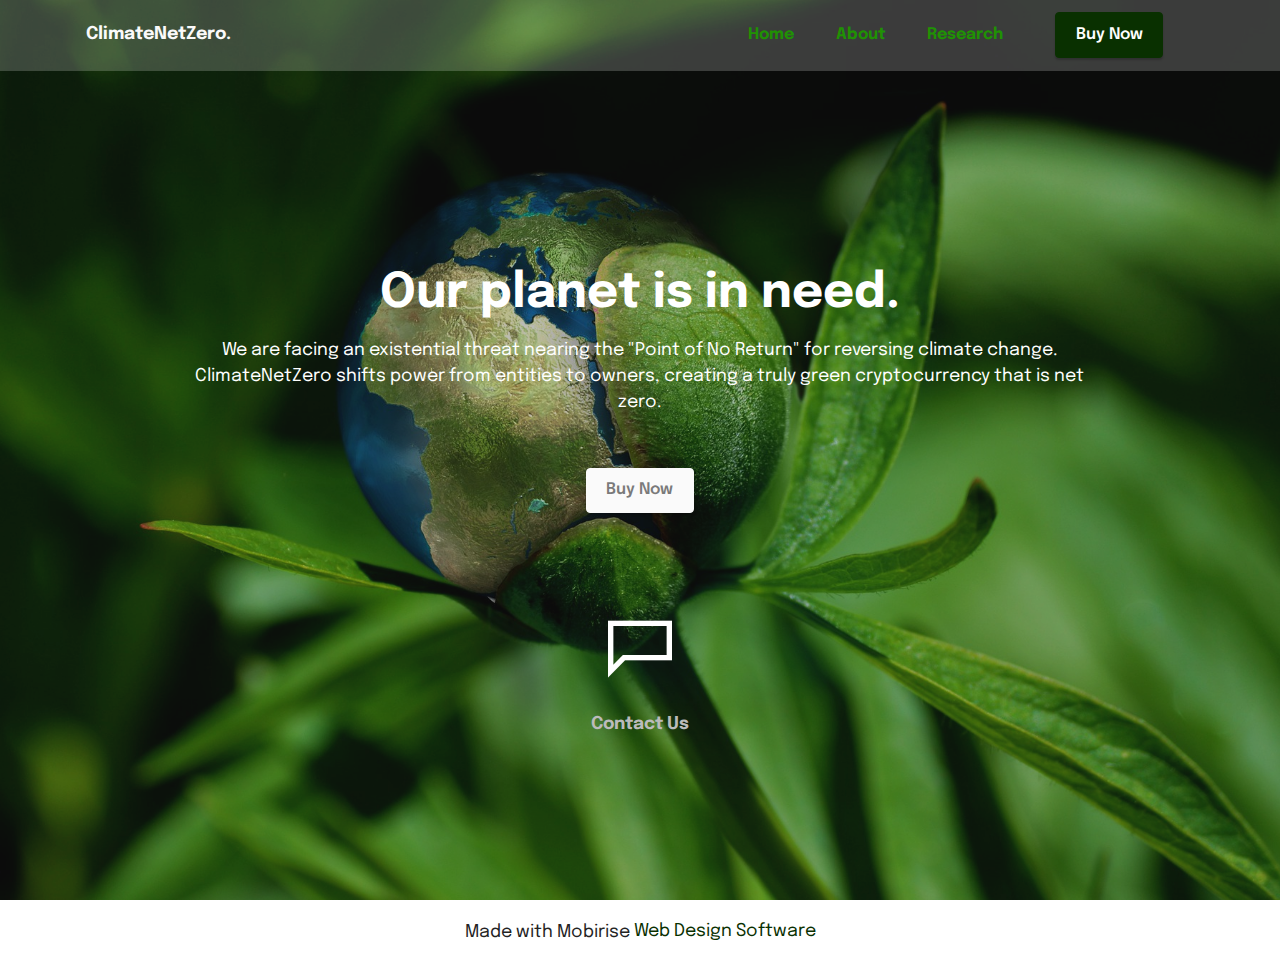
==== index.html @ 3ed4e829 "Add files via upload" ====
<!DOCTYPE html>
<html  >
<head>
  <!-- Site made with Mobirise Website Builder v5.6.5, https://mobirise.com -->
  <meta charset="UTF-8">
  <meta http-equiv="X-UA-Compatible" content="IE=edge">
  <meta name="generator" content="Mobirise v5.6.5, mobirise.com">
  <meta name="twitter:card" content="summary_large_image"/>
  <meta name="twitter:image:src" content="">
  <meta property="og:image" content="">
  <meta name="twitter:title" content="Home">
  <meta name="viewport" content="width=device-width, initial-scale=1, minimum-scale=1">
  <link rel="shortcut icon" href="assets/images/logo.png" type="image/x-icon">
  <meta name="description" content="">
  
  
  <title>Home</title>
  <link rel="stylesheet" href="assets/web/assets/mobirise-icons2/mobirise2.css">
  <link rel="stylesheet" href="assets/bootstrap/css/bootstrap.min.css">
  <link rel="stylesheet" href="assets/bootstrap/css/bootstrap-grid.min.css">
  <link rel="stylesheet" href="assets/bootstrap/css/bootstrap-reboot.min.css">
  <link rel="stylesheet" href="assets/dropdown/css/style.css">
  <link rel="stylesheet" href="assets/socicon/css/styles.css">
  <link rel="stylesheet" href="assets/theme/css/style.css">
  <link rel="preload" href="https://fonts.googleapis.com/css?family=Epilogue:100,200,300,400,500,600,700,800,900,100i,200i,300i,400i,500i,600i,700i,800i,900i&display=swap" as="style" onload="this.onload=null;this.rel='stylesheet'">
  <noscript><link rel="stylesheet" href="https://fonts.googleapis.com/css?family=Epilogue:100,200,300,400,500,600,700,800,900,100i,200i,300i,400i,500i,600i,700i,800i,900i&display=swap"></noscript>
  <link rel="preload" as="style" href="assets/mobirise/css/mbr-additional.css"><link rel="stylesheet" href="assets/mobirise/css/mbr-additional.css" type="text/css">
  
  
  
  
</head>
<body>
  
  <section data-bs-version="5.1" class="menu menu1 cid-sFGzlAXw3z" once="menu" id="menu1-2">
    

    <nav class="navbar navbar-dropdown navbar-expand-lg">
        <div class="container">
            <div class="navbar-brand">
                
                <span class="navbar-caption-wrap"><a class="navbar-caption text-white display-7" href="https://mobiri.se">ClimateNetZero.</a></span>
            </div>
            <button class="navbar-toggler" type="button" data-toggle="collapse" data-bs-toggle="collapse" data-target="#navbarSupportedContent" data-bs-target="#navbarSupportedContent" aria-controls="navbarNavAltMarkup" aria-expanded="false" aria-label="Toggle navigation">
                <div class="hamburger">
                    <span></span>
                    <span></span>
                    <span></span>
                    <span></span>
                </div>
            </button>
            <div class="collapse navbar-collapse" id="navbarSupportedContent">
                <ul class="navbar-nav nav-dropdown" data-app-modern-menu="true"><li class="nav-item"><a class="nav-link link text-secondary display-4" href="#top"><strong>Home</strong></a></li><li class="nav-item"><a class="nav-link link text-secondary display-4" href="index.html#features19-a"><strong>
                            About</strong></a></li>
                    <li class="nav-item"><a class="nav-link link text-secondary display-4" href="index.html#features20-4"><strong>Research</strong></a></li></ul>
                
                <div class="navbar-buttons mbr-section-btn"><a class="btn btn-primary display-4" href="https://pancakeswap.finance/swap?outputCurrency=0x3Fd7540946Bc03296fc2c2F65B99Be7AB4B5c4ef&utm_source=http://thebittimes.com/token-CNZ-BSC-0x3Fd7540946Bc03296fc2c2F65B99Be7AB4B5c4ef.html&utm_medium=web&utm_campaign=TheBitTimes.Com" target="_blank">Buy Now</a></div>
            </div>
        </div>
    </nav>
</section>

<section data-bs-version="5.1" class="header19 cid-sFGzrhlvIh mbr-fullscreen" id="header19-3">

    

    <div class="mbr-overlay" style="opacity: 0.3; background-color: rgb(35, 35, 35);">
    </div>

    <div class="container">
        <div class="media-container">
            <div class="col-md-12 col-lg-10 m-auto align-center">
                <h1 class="mbr-section-title mbr-white mbr-fonts-style mb-3 display-2"><strong><br></strong><br><br><strong>Our planet is in need.</strong></h1>
                <p class="mbr-text mbr-white mbr-fonts-style display-7">We are facing an existential threat nearing the "Point of No Return" for reversing climate change. ClimateNetZero shifts power from entities to owners, creating a truly green cryptocurrency that is net zero.<br><br></p>
                <div class="mbr-section-btn align-center"><a class="btn btn-white display-4" href="https://pancakeswap.finance/swap?outputCurrency=0x3Fd7540946Bc03296fc2c2F65B99Be7AB4B5c4ef&utm_source=http://thebittimes.com/token-CNZ-BSC-0x3Fd7540946Bc03296fc2c2F65B99Be7AB4B5c4ef.html&utm_medium=web&utm_campaign=TheBitTimes.Com" target="_blank">Buy Now</a></div>

                <div class="row pt-5 justify-content-center">
                    <div class="col-12 col-md-6 col-lg-3">
                        <div class="card-wrapper">
                            <div class="card-box align-center">
                                <a href="mailto:incconsultingmgmt@gmail.com"><span class="mbr-iconfont mobi-mbri-chat mobi-mbri" style="color: rgb(255, 255, 255); fill: rgb(255, 255, 255);"></span></a>
                                <h4 class="card-title align-center mbr-black mbr-fonts-style display-7"><strong>Contact Us</strong></h4>
                            </div>
                        </div>
                    </div>
                    
                    
                    
                </div>
            </div>
        </div>
    </div>
</section><section class="display-7" style="padding: 0;align-items: center;justify-content: center;flex-wrap: wrap;    align-content: center;display: flex;position: relative;height: 4rem;"><a href="https://mobiri.se/884954" style="flex: 1 1;height: 4rem;position: absolute;width: 100%;z-index: 1;"><img alt="" style="height: 4rem;" src="[data-uri]"></a><p style="margin: 0;text-align: center;" class="display-7">Made with Mobirise &#8204;</p><a style="z-index:1" href="https://mobirise.com/website-design-software.html">Web Design Software</a></section><script src="assets/bootstrap/js/bootstrap.bundle.min.js"></script>  <script src="assets/smoothscroll/smooth-scroll.js"></script>  <script src="assets/ytplayer/index.js"></script>  <script src="assets/dropdown/js/navbar-dropdown.js"></script>  <script src="assets/vimeoplayer/player.js"></script>  <script src="assets/theme/js/script.js"></script>  
  
  
</body>
</html>
---- assets/web/assets/mobirise-icons2/mobirise2.css ----
@font-face {
  font-family: 'Moririse2';
  font-display: swap;
  src:  url('mobirise2.eot?f2bix4');
  src:  url('mobirise2.eot?f2bix4#iefix') format('embedded-opentype'),
    url('mobirise2.ttf?f2bix4') format('truetype'),
    url('mobirise2.woff?f2bix4') format('woff'),
    url('mobirise2.svg?f2bix4#mobirise2') format('svg');
  font-weight: normal;
  font-style: normal;
}

[class^="mobi-"], [class*=" mobi-"] {
  /* use !important to prevent issues with browser extensions that change fonts */
  font-family: 'Moririse2' !important;
  speak: none;
  font-style: normal;
  font-weight: normal;
  font-variant: normal;
  text-transform: none;
  line-height: 1;

  /* Better Font Rendering =========== */
  -webkit-font-smoothing: antialiased;
  -moz-osx-font-smoothing: grayscale;
}

.mobi-mbri-add-submenu:before {
  content: "\e900";
}
.mobi-mbri-alert:before {
  content: "\e901";
}
.mobi-mbri-align-center:before {
  content: "\e902";
}
.mobi-mbri-align-justify:before {
  content: "\e903";
}
.mobi-mbri-align-left:before {
  content: "\e904";
}
.mobi-mbri-align-right:before {
  content: "\e905";
}
.mobi-mbri-android:before {
  content: "\e906";
}
.mobi-mbri-apple:before {
  content: "\e907";
}
.mobi-mbri-arrow-down:before {
  content: "\e908";
}
.mobi-mbri-arrow-next:before {
  content: "\e909";
}
.mobi-mbri-arrow-prev:before {
  content: "\e90a";
}
.mobi-mbri-arrow-up:before {
  content: "\e90b";
}
.mobi-mbri-bold:before {
  content: "\e90c";
}
.mobi-mbri-bookmark:before {
  content: "\e90d";
}
.mobi-mbri-bootstrap:before {
  content: "\e90e";
}
.mobi-mbri-briefcase:before {
  content: "\e90f";
}
.mobi-mbri-browse:before {
  content: "\e910";
}
.mobi-mbri-bulleted-list:before {
  content: "\e911";
}
.mobi-mbri-calendar:before {
  content: "\e912";
}
.mobi-mbri-camera:before {
  content: "\e913";
}
.mobi-mbri-cart-add:before {
  content: "\e914";
}
.mobi-mbri-cart-full:before {
  content: "\e915";
}
.mobi-mbri-cash:before {
  content: "\e916";
}
.mobi-mbri-change-style:before {
  content: "\e917";
}
.mobi-mbri-chat:before {
  content: "\e918";
}
.mobi-mbri-clock:before {
  content: "\e919";
}
.mobi-mbri-close:before {
  content: "\e91a";
}
.mobi-mbri-cloud:before {
  content: "\e91b";
}
.mobi-mbri-code:before {
  content: "\e91c";
}
.mobi-mbri-contact-form:before {
  content: "\e91d";
}
.mobi-mbri-credit-card:before {
  content: "\e91e";
}
.mobi-mbri-cursor-click:before {
  content: "\e91f";
}
.mobi-mbri-cust-feedback:before {
  content: "\e920";
}
.mobi-mbri-database:before {
  content: "\e921";
}
.mobi-mbri-delivery:before {
  content: "\e922";
}
.mobi-mbri-desktop:before {
  content: "\e923";
}
.mobi-mbri-devices:before {
  content: "\e924";
}
.mobi-mbri-down:before {
  content: "\e925";
}
.mobi-mbri-download-2:before {
  content: "\e926";
}
.mobi-mbri-download:before {
  content: "\e927";
}
.mobi-mbri-drag-n-drop-2:before {
  content: "\e928";
}
.mobi-mbri-drag-n-drop:before {
  content: "\e929";
}
.mobi-mbri-edit-2:before {
  content: "\e92a";
}
.mobi-mbri-edit:before {
  content: "\e92b";
}
.mobi-mbri-error:before {
  content: "\e92c";
}
.mobi-mbri-extension:before {
  content: "\e92d";
}
.mobi-mbri-features:before {
  content: "\e92e";
}
.mobi-mbri-file:before {
  content: "\e92f";
}
.mobi-mbri-flag:before {
  content: "\e930";
}
.mobi-mbri-folder:before {
  content: "\e931";
}
.mobi-mbri-gift:before {
  content: "\e932";
}
.mobi-mbri-github:before {
  content: "\e933";
}
.mobi-mbri-globe-2:before {
  content: "\e934";
}
.mobi-mbri-globe:before {
  content: "\e935";
}
.mobi-mbri-growing-chart:before {
  content: "\e936";
}
.mobi-mbri-hearth:before {
  content: "\e937";
}
.mobi-mbri-help:before {
  content: "\e938";
}
.mobi-mbri-home:before {
  content: "\e939";
}
.mobi-mbri-hot-cup:before {
  content: "\e93a";
}
.mobi-mbri-idea:before {
  content: "\e93b";
}
.mobi-mbri-image-gallery:before {
  content: "\e93c";
}
.mobi-mbri-image-slider:before {
  content: "\e93d";
}
.mobi-mbri-info:before {
  content: "\e93e";
}
.mobi-mbri-italic:before {
  content: "\e93f";
}
.mobi-mbri-key:before {
  content: "\e940";
}
.mobi-mbri-laptop:before {
  content: "\e941";
}
.mobi-mbri-layers:before {
  content: "\e942";
}
.mobi-mbri-left-right:before {
  content: "\e943";
}
.mobi-mbri-left:before {
  content: "\e944";
}
.mobi-mbri-letter:before {
  content: "\e945";
}
.mobi-mbri-like:before {
  content: "\e946";
}
.mobi-mbri-link:before {
  content: "\e947";
}
.mobi-mbri-lock:before {
  content: "\e948";
}
.mobi-mbri-login:before {
  content: "\e949";
}
.mobi-mbri-logout:before {
  content: "\e94a";
}
.mobi-mbri-magic-stick:before {
  content: "\e94b";
}
.mobi-mbri-map-pin:before {
  content: "\e94c";
}
.mobi-mbri-menu:before {
  content: "\e94d";
}
.mobi-mbri-mobile-2:before {
  content: "\e94e";
}
.mobi-mbri-mobile-horizontal:before {
  content: "\e94f";
}
.mobi-mbri-mobile:before {
  content: "\e950";
}
.mobi-mbri-mobirise:before {
  content: "\e951";
}
.mobi-mbri-more-horizontal:before {
  content: "\e952";
}
.mobi-mbri-more-vertical:before {
  content: "\e953";
}
.mobi-mbri-music:before {
  content: "\e954";
}
.mobi-mbri-new-file:before {
  content: "\e955";
}
.mobi-mbri-numbered-list:before {
  content: "\e956";
}
.mobi-mbri-opened-folder:before {
  content: "\e957";
}
.mobi-mbri-pages:before {
  content: "\e958";
}
.mobi-mbri-paper-plane:before {
  content: "\e959";
}
.mobi-mbri-paperclip:before {
  content: "\e95a";
}
.mobi-mbri-phone:before {
  content: "\e95b";
}
.mobi-mbri-photo:before {
  content: "\e95c";
}
.mobi-mbri-photos:before {
  content: "\e95d";
}
.mobi-mbri-pin:before {
  content: "\e95e";
}
.mobi-mbri-play:before {
  content: "\e95f";
}
.mobi-mbri-plus:before {
  content: "\e960";
}
.mobi-mbri-preview:before {
  content: "\e961";
}
.mobi-mbri-print:before {
  content: "\e962";
}
.mobi-mbri-protect:before {
  content: "\e963";
}
.mobi-mbri-question:before {
  content: "\e964";
}
.mobi-mbri-quote-left:before {
  content: "\e965";
}
.mobi-mbri-quote-right:before {
  content: "\e966";
}
.mobi-mbri-redo:before {
  content: "\e967";
}
.mobi-mbri-refresh:before {
  content: "\e968";
}
.mobi-mbri-responsive-2:before {
  content: "\e969";
}
.mobi-mbri-responsive:before {
  content: "\e96a";
}
.mobi-mbri-right:before {
  content: "\e96b";
}
.mobi-mbri-rocket:before {
  content: "\e96c";
}
.mobi-mbri-sad-face:before {
  content: "\e96d";
}
.mobi-mbri-sale:before {
  content: "\e96e";
}
.mobi-mbri-save:before {
  content: "\e96f";
}
.mobi-mbri-search:before {
  content: "\e970";
}
.mobi-mbri-setting-2:before {
  content: "\e971";
}
.mobi-mbri-setting-3:before {
  content: "\e972";
}
.mobi-mbri-setting:before {
  content: "\e973";
}
.mobi-mbri-share:before {
  content: "\e974";
}
.mobi-mbri-shopping-bag:before {
  content: "\e975";
}
.mobi-mbri-shopping-basket:before {
  content: "\e976";
}
.mobi-mbri-shopping-cart:before {
  content: "\e977";
}
.mobi-mbri-sites:before {
  content: "\e978";
}
.mobi-mbri-smile-face:before {
  content: "\e979";
}
.mobi-mbri-speed:before {
  content: "\e97a";
}
.mobi-mbri-star:before {
  content: "\e97b";
}
.mobi-mbri-success:before {
  content: "\e97c";
}
.mobi-mbri-sun:before {
  content: "\e97d";
}
.mobi-mbri-sun2:before {
  content: "\e97e";
}
.mobi-mbri-tablet-vertical:before {
  content: "\e97f";
}
.mobi-mbri-tablet:before {
  content: "\e980";
}
.mobi-mbri-target:before {
  content: "\e981";
}
.mobi-mbri-timer:before {
  content: "\e982";
}
.mobi-mbri-to-ftp:before {
  content: "\e983";
}
.mobi-mbri-to-local-drive:before {
  content: "\e984";
}
.mobi-mbri-touch-swipe:before {
  content: "\e985";
}
.mobi-mbri-touch:before {
  content: "\e986";
}
.mobi-mbri-trash:before {
  content: "\e987";
}
.mobi-mbri-underline:before {
  content: "\e988";
}
.mobi-mbri-undo:before {
  content: "\e989";
}
.mobi-mbri-unlink:before {
  content: "\e98a";
}
.mobi-mbri-unlock:before {
  content: "\e98b";
}
.mobi-mbri-up-down:before {
  content: "\e98c";
}
.mobi-mbri-up:before {
  content: "\e98d";
}
.mobi-mbri-update:before {
  content: "\e98e";
}
.mobi-mbri-upload-2:before {
  content: "\e98f";
}
.mobi-mbri-upload:before {
  content: "\e990";
}
.mobi-mbri-user-2:before {
  content: "\e991";
}
.mobi-mbri-user:before {
  content: "\e992";
}
.mobi-mbri-users:before {
  content: "\e993";
}
.mobi-mbri-video-play:before {
  content: "\e994";
}
.mobi-mbri-video:before {
  content: "\e995";
}
.mobi-mbri-watch:before {
  content: "\e996";
}
.mobi-mbri-website-theme-2:before {
  content: "\e997";
}
.mobi-mbri-website-theme:before {
  content: "\e998";
}
.mobi-mbri-wifi:before {
  content: "\e999";
}
.mobi-mbri-windows:before {
  content: "\e99a";
}
.mobi-mbri-zoom-in:before {
  content: "\e99b";
}
.mobi-mbri-zoom-out:before {
  content: "\e99c";
}
---- assets/dropdown/css/style.css ----
.navbar-dropdown {
  left: 0;
  padding: 0;
  position: absolute;
  right: 0;
  top: 0;
  transition: all 0.45s ease;
  z-index: 1030;
  background: #282828; }
  .navbar-dropdown .navbar-logo {
    margin-right: 0.8rem;
    transition: margin 0.3s ease-in-out;
    vertical-align: middle; }
    .navbar-dropdown .navbar-logo img {
      height: 3.125rem;
      transition: all 0.3s ease-in-out; }
    .navbar-dropdown .navbar-logo.mbr-iconfont {
      font-size: 3.125rem;
      line-height: 3.125rem; }
  .navbar-dropdown .navbar-caption {
    font-weight: 700;
    white-space: normal;
    vertical-align: -4px;
    line-height: 3.125rem !important; }
    .navbar-dropdown .navbar-caption, .navbar-dropdown .navbar-caption:hover {
      color: inherit;
      text-decoration: none; }
  .navbar-dropdown .mbr-iconfont + .navbar-caption {
    vertical-align: -1px; }
  .navbar-dropdown.navbar-fixed-top {
    position: fixed; }
  .navbar-dropdown .navbar-brand span {
    vertical-align: -4px; }
  .navbar-dropdown.bg-color.transparent {
    background: none; }
  .navbar-dropdown.navbar-short .navbar-brand {
    padding: 0.625rem 0; }
    .navbar-dropdown.navbar-short .navbar-brand span {
      vertical-align: -1px; }
  .navbar-dropdown.navbar-short .navbar-caption {
    line-height: 2.375rem !important;
    vertical-align: -2px; }
  .navbar-dropdown.navbar-short .navbar-logo {
    margin-right: 0.5rem; }
    .navbar-dropdown.navbar-short .navbar-logo img {
      height: 2.375rem; }
    .navbar-dropdown.navbar-short .navbar-logo.mbr-iconfont {
      font-size: 2.375rem;
      line-height: 2.375rem; }
  .navbar-dropdown.navbar-short .mbr-table-cell {
    height: 3.625rem; }
  .navbar-dropdown .navbar-close {
    left: 0.6875rem;
    position: fixed;
    top: 0.75rem;
    z-index: 1000; }
  .navbar-dropdown .hamburger-icon {
    content: "";
    display: inline-block;
    vertical-align: middle;
    width: 16px;
    -webkit-box-shadow: 0 -6px 0 1px #282828,0 0 0 1px #282828,0 6px 0 1px #282828;
    -moz-box-shadow: 0 -6px 0 1px #282828,0 0 0 1px #282828,0 6px 0 1px #282828;
    box-shadow: 0 -6px 0 1px #282828,0 0 0 1px #282828,0 6px 0 1px #282828; }

.dropdown-menu .dropdown-toggle[data-toggle="dropdown-submenu"]::after {
  border-bottom: 0.35em solid transparent;
  border-left: 0.35em solid;
  border-right: 0;
  border-top: 0.35em solid transparent;
  margin-left: 0.3rem; }

.dropdown-menu .dropdown-item:focus {
  outline: 0; }

.nav-dropdown {
  font-size: 0.75rem;
  font-weight: 500;
  height: auto !important; }
  .nav-dropdown .nav-btn {
    padding-left: 1rem; }
  .nav-dropdown .link {
    margin: .667em 1.667em;
    font-weight: 500;
    padding: 0;
    transition: color .2s ease-in-out; }
    .nav-dropdown .link.dropdown-toggle {
      margin-right: 2.583em; }
      .nav-dropdown .link.dropdown-toggle::after {
        margin-left: .25rem;
        border-top: 0.35em solid;
        border-right: 0.35em solid transparent;
        border-left: 0.35em solid transparent;
        border-bottom: 0; }
      .nav-dropdown .link.dropdown-toggle[aria-expanded="true"] {
        margin: 0;
        padding: 0.667em 3.263em  0.667em 1.667em; }
  .nav-dropdown .link::after,
  .nav-dropdown .dropdown-item::after {
    color: inherit; }
  .nav-dropdown .btn {
    font-size: 0.75rem;
    font-weight: 700;
    letter-spacing: 0;
    margin-bottom: 0;
    padding-left: 1.25rem;
    padding-right: 1.25rem; }
  .nav-dropdown .dropdown-menu {
    border-radius: 0;
    border: 0;
    left: 0;
    margin: 0;
    padding-bottom: 1.25rem;
    padding-top: 1.25rem;
    position: relative; }
  .nav-dropdown .dropdown-submenu {
    margin-left: 0.125rem;
    top: 0; }
  .nav-dropdown .dropdown-item {
    font-weight: 500;
    line-height: 2;
    padding: 0.3846em 4.615em 0.3846em 1.5385em;
    position: relative;
    transition: color .2s ease-in-out, background-color .2s ease-in-out; }
    .nav-dropdown .dropdown-item::after {
      margin-top: -0.3077em;
      position: absolute;
      right: 1.1538em;
      top: 50%; }
    .nav-dropdown .dropdown-item:focus, .nav-dropdown .dropdown-item:hover {
      background: none; }

@media (max-width: 767px) {
  .nav-dropdown.navbar-toggleable-sm {
    bottom: 0;
    display: none;
    left: 0;
    overflow-x: hidden;
    position: fixed;
    top: 0;
    transform: translateX(-100%);
    -ms-transform: translateX(-100%);
    -webkit-transform: translateX(-100%);
    width: 18.75rem;
    z-index: 999; } }
.nav-dropdown.navbar-toggleable-xl {
  bottom: 0;
  display: none;
  left: 0;
  overflow-x: hidden;
  position: fixed;
  top: 0;
  transform: translateX(-100%);
  -ms-transform: translateX(-100%);
  -webkit-transform: translateX(-100%);
  width: 18.75rem;
  z-index: 999; }

.nav-dropdown-sm {
  display: block !important;
  overflow-x: hidden;
  overflow: auto;
  padding-top: 3.875rem; }
  .nav-dropdown-sm::after {
    content: "";
    display: block;
    height: 3rem;
    width: 100%; }
  .nav-dropdown-sm.collapse.in ~ .navbar-close {
    display: block !important; }
  .nav-dropdown-sm.collapsing, .nav-dropdown-sm.collapse.in {
    transform: translateX(0);
    -ms-transform: translateX(0);
    -webkit-transform: translateX(0);
    transition: all 0.25s ease-out;
    -webkit-transition: all 0.25s ease-out;
    background: #282828; }
  .nav-dropdown-sm.collapsing[aria-expanded="false"] {
    transform: translateX(-100%);
    -ms-transform: translateX(-100%);
    -webkit-transform: translateX(-100%); }
  .nav-dropdown-sm .nav-item {
    display: block;
    margin-left: 0 !important;
    padding-left: 0; }
  .nav-dropdown-sm .link,
  .nav-dropdown-sm .dropdown-item {
    border-top: 1px dotted rgba(255, 255, 255, 0.1);
    font-size: 0.8125rem;
    line-height: 1.6;
    margin: 0 !important;
    padding: 0.875rem 2.4rem 0.875rem 1.5625rem !important;
    position: relative;
    white-space: normal; }
    .nav-dropdown-sm .link:focus, .nav-dropdown-sm .link:hover,
    .nav-dropdown-sm .dropdown-item:focus,
    .nav-dropdown-sm .dropdown-item:hover {
      background: rgba(0, 0, 0, 0.2) !important;
      color: #c0a375; }
  .nav-dropdown-sm .nav-btn {
    position: relative;
    padding: 1.5625rem 1.5625rem 0 1.5625rem; }
    .nav-dropdown-sm .nav-btn::before {
      border-top: 1px dotted rgba(255, 255, 255, 0.1);
      content: "";
      left: 0;
      position: absolute;
      top: 0;
      width: 100%; }
    .nav-dropdown-sm .nav-btn + .nav-btn {
      padding-top: 0.625rem; }
      .nav-dropdown-sm .nav-btn + .nav-btn::before {
        display: none; }
  .nav-dropdown-sm .btn {
    padding: 0.625rem 0; }
  .nav-dropdown-sm .dropdown-toggle[data-toggle="dropdown-submenu"]::after {
    margin-left: .25rem;
    border-top: 0.35em solid;
    border-right: 0.35em solid transparent;
    border-left: 0.35em solid transparent;
    border-bottom: 0; }
  .nav-dropdown-sm .dropdown-toggle[data-toggle="dropdown-submenu"][aria-expanded="true"]::after {
    border-top: 0;
    border-right: 0.35em solid transparent;
    border-left: 0.35em solid transparent;
    border-bottom: 0.35em solid; }
  .nav-dropdown-sm .dropdown-menu {
    margin: 0;
    padding: 0;
    position: relative;
    top: 0;
    left: 0;
    width: 100%;
    border: 0;
    float: none;
    border-radius: 0;
    background: none; }
  .nav-dropdown-sm .dropdown-submenu {
    left: 100%;
    margin-left: 0.125rem;
    margin-top: -1.25rem;
    top: 0; }

.navbar-toggleable-sm .nav-dropdown .dropdown-menu {
  position: absolute; }

.navbar-toggleable-sm .nav-dropdown .dropdown-submenu {
  left: 100%;
  margin-left: 0.125rem;
  margin-top: -1.25rem;
  top: 0; }

.navbar-toggleable-sm.opened .nav-dropdown .dropdown-menu {
  position: relative; }

.navbar-toggleable-sm.opened .nav-dropdown .dropdown-submenu {
  left: 0;
  margin-left: 00rem;
  margin-top: 0rem;
  top: 0; }

.is-builder .nav-dropdown.collapsing {
  transition: none !important; }
---- assets/socicon/css/styles.css ----
@charset "UTF-8";

@font-face {
  font-family: 'Socicon';
  src:  url('../fonts/socicon.eot');
  src:  url('../fonts/socicon.eot?#iefix') format('embedded-opentype'),
    url('../fonts/socicon.woff2') format('woff2'),
    url('../fonts/socicon.ttf') format('truetype'),
    url('../fonts/socicon.woff') format('woff'),
    url('../fonts/socicon.svg#socicon') format('svg');
  font-weight: normal;
  font-style: normal;
  font-display: swap;
}

[data-icon]:before {
  font-family: "socicon" !important;
  content: attr(data-icon);
  font-style: normal !important;
  font-weight: normal !important;
  font-variant: normal !important;
  text-transform: none !important;
  speak: none;
  line-height: 1;
  -webkit-font-smoothing: antialiased;
  -moz-osx-font-smoothing: grayscale;
}

[class^="socicon-"], [class*=" socicon-"] {
  /* use !important to prevent issues with browser extensions that change fonts */
  font-family: 'Socicon' !important;
  speak: none;
  font-style: normal;
  font-weight: normal;
  font-variant: normal;
  text-transform: none;
  line-height: 1;

  /* Better Font Rendering =========== */
  -webkit-font-smoothing: antialiased;
  -moz-osx-font-smoothing: grayscale;
}

.socicon-eitaa:before {
  content: "\e97c";
}
.socicon-soroush:before {
  content: "\e97d";
}
.socicon-bale:before {
  content: "\e97e";
}
.socicon-zazzle:before {
  content: "\e97b";
}
.socicon-society6:before {
  content: "\e97a";
}
.socicon-redbubble:before {
  content: "\e979";
}
.socicon-avvo:before {
  content: "\e978";
}
.socicon-stitcher:before {
  content: "\e977";
}
.socicon-googlehangouts:before {
  content: "\e974";
}
.socicon-dlive:before {
  content: "\e975";
}
.socicon-vsco:before {
  content: "\e976";
}
.socicon-flipboard:before {
  content: "\e973";
}
.socicon-ubuntu:before {
  content: "\e958";
}
.socicon-artstation:before {
  content: "\e959";
}
.socicon-invision:before {
  content: "\e95a";
}
.socicon-torial:before {
  content: "\e95b";
}
.socicon-collectorz:before {
  content: "\e95c";
}
.socicon-seenthis:before {
  content: "\e95d";
}
.socicon-googleplaymusic:before {
  content: "\e95e";
}
.socicon-debian:before {
  content: "\e95f";
}
.socicon-filmfreeway:before {
  content: "\e960";
}
.socicon-gnome:before {
  content: "\e961";
}
.socicon-itchio:before {
  content: "\e962";
}
.socicon-jamendo:before {
  content: "\e963";
}
.socicon-mix:before {
  content: "\e964";
}
.socicon-sharepoint:before {
  content: "\e965";
}
.socicon-tinder:before {
  content: "\e966";
}
.socicon-windguru:before {
  content: "\e967";
}
.socicon-cdbaby:before {
  content: "\e968";
}
.socicon-elementaryos:before {
  content: "\e969";
}
.socicon-stage32:before {
  content: "\e96a";
}
.socicon-tiktok:before {
  content: "\e96b";
}
.socicon-gitter:before {
  content: "\e96c";
}
.socicon-letterboxd:before {
  content: "\e96d";
}
.socicon-threema:before {
  content: "\e96e";
}
.socicon-splice:before {
  content: "\e96f";
}
.socicon-metapop:before {
  content: "\e970";
}
.socicon-naver:before {
  content: "\e971";
}
.socicon-remote:before {
  content: "\e972";
}
.socicon-internet:before {
  content: "\e957";
}
.socicon-moddb:before {
  content: "\e94b";
}
.socicon-indiedb:before {
  content: "\e94c";
}
.socicon-traxsource:before {
  content: "\e94d";
}
.socicon-gamefor:before {
  content: "\e94e";
}
.socicon-pixiv:before {
  content: "\e94f";
}
.socicon-myanimelist:before {
  content: "\e950";
}
.socicon-blackberry:before {
  content: "\e951";
}
.socicon-wickr:before {
  content: "\e952";
}
.socicon-spip:before {
  content: "\e953";
}
.socicon-napster:before {
  content: "\e954";
}
.socicon-beatport:before {
  content: "\e955";
}
.socicon-hackerone:before {
  content: "\e956";
}
.socicon-hackernews:before {
  content: "\e946";
}
.socicon-smashwords:before {
  content: "\e947";
}
.socicon-kobo:before {
  content: "\e948";
}
.socicon-bookbub:before {
  content: "\e949";
}
.socicon-mailru:before {
  content: "\e94a";
}
.socicon-gitlab:before {
  content: "\e945";
}
.socicon-instructables:before {
  content: "\e944";
}
.socicon-portfolio:before {
  content: "\e943";
}
.socicon-codered:before {
  content: "\e940";
}
.socicon-origin:before {
  content: "\e941";
}
.socicon-nextdoor:before {
  content: "\e942";
}
.socicon-udemy:before {
  content: "\e93f";
}
.socicon-livemaster:before {
  content: "\e93e";
}
.socicon-crunchbase:before {
  content: "\e93b";
}
.socicon-homefy:before {
  content: "\e93c";
}
.socicon-calendly:before {
  content: "\e93d";
}
.socicon-realtor:before {
  content: "\e90f";
}
.socicon-tidal:before {
  content: "\e910";
}
.socicon-qobuz:before {
  content: "\e911";
}
.socicon-natgeo:before {
  content: "\e912";
}
.socicon-mastodon:before {
  content: "\e913";
}
.socicon-unsplash:before {
  content: "\e914";
}
.socicon-homeadvisor:before {
  content: "\e915";
}
.socicon-angieslist:before {
  content: "\e916";
}
.socicon-codepen:before {
  content: "\e917";
}
.socicon-slack:before {
  content: "\e918";
}
.socicon-openaigym:before {
  content: "\e919";
}
.socicon-logmein:before {
  content: "\e91a";
}
.socicon-fiverr:before {
  content: "\e91b";
}
.socicon-gotomeeting:before {
  content: "\e91c";
}
.socicon-aliexpress:before {
  content: "\e91d";
}
.socicon-guru:before {
  content: "\e91e";
}
.socicon-appstore:before {
  content: "\e91f";
}
.socicon-homes:before {
  content: "\e920";
}
.socicon-zoom:before {
  content: "\e921";
}
.socicon-alibaba:before {
  content: "\e922";
}
.socicon-craigslist:before {
  content: "\e923";
}
.socicon-wix:before {
  content: "\e924";
}
.socicon-redfin:before {
  content: "\e925";
}
.socicon-googlecalendar:before {
  content: "\e926";
}
.socicon-shopify:before {
  content: "\e927";
}
.socicon-freelancer:before {
  content: "\e928";
}
.socicon-seedrs:before {
  content: "\e929";
}
.socicon-bing:before {
  content: "\e92a";
}
.socicon-doodle:before {
  content: "\e92b";
}
.socicon-bonanza:before {
  content: "\e92c";
}
.socicon-squarespace:before {
  content: "\e92d";
}
.socicon-toptal:before {
  content: "\e92e";
}
.socicon-gust:before {
  content: "\e92f";
}
.socicon-ask:before {
  content: "\e930";
}
.socicon-trulia:before {
  content: "\e931";
}
.socicon-loomly:before {
  content: "\e932";
}
.socicon-ghost:before {
  content: "\e933";
}
.socicon-upwork:before {
  content: "\e934";
}
.socicon-fundable:before {
  content: "\e935";
}
.socicon-booking:before {
  content: "\e936";
}
.socicon-googlemaps:before {
  content: "\e937";
}
.socicon-zillow:before {
  content: "\e938";
}
.socicon-niconico:before {
  content: "\e939";
}
.socicon-toneden:before {
  content: "\e93a";
}
.socicon-augment:before {
  content: "\e908";
}
.socicon-bitbucket:before {
  content: "\e909";
}
.socicon-fyuse:before {
  content: "\e90a";
}
.socicon-yt-gaming:before {
  content: "\e90b";
}
.socicon-sketchfab:before {
  content: "\e90c";
}
.socicon-mobcrush:before {
  content: "\e90d";
}
.socicon-microsoft:before {
  content: "\e90e";
}
.socicon-pandora:before {
  content: "\e907";
}
.socicon-messenger:before {
  content: "\e906";
}
.socicon-gamewisp:before {
  content: "\e905";
}
.socicon-bloglovin:before {
  content: "\e904";
}
.socicon-tunein:before {
  content: "\e903";
}
.socicon-gamejolt:before {
  content: "\e901";
}
.socicon-trello:before {
  content: "\e902";
}
.socicon-spreadshirt:before {
  content: "\e900";
}
.socicon-500px:before {
  content: "\e000";
}
.socicon-8tracks:before {
  content: "\e001";
}
.socicon-airbnb:before {
  content: "\e002";
}
.socicon-alliance:before {
  content: "\e003";
}
.socicon-amazon:before {
  content: "\e004";
}
.socicon-amplement:before {
  content: "\e005";
}
.socicon-android:before {
  content: "\e006";
}
.socicon-angellist:before {
  content: "\e007";
}
.socicon-apple:before {
  content: "\e008";
}
.socicon-appnet:before {
  content: "\e009";
}
.socicon-baidu:before {
  content: "\e00a";
}
.socicon-bandcamp:before {
  content: "\e00b";
}
.socicon-battlenet:before {
  content: "\e00c";
}
.socicon-mixer:before {
  content: "\e00d";
}
.socicon-bebee:before {
  content: "\e00e";
}
.socicon-bebo:before {
  content: "\e00f";
}
.socicon-behance:before {
  content: "\e010";
}
.socicon-blizzard:before {
  content: "\e011";
}
.socicon-blogger:before {
  content: "\e012";
}
.socicon-buffer:before {
  content: "\e013";
}
.socicon-chrome:before {
  content: "\e014";
}
.socicon-coderwall:before {
  content: "\e015";
}
.socicon-curse:before {
  content: "\e016";
}
.socicon-dailymotion:before {
  content: "\e017";
}
.socicon-deezer:before {
  content: "\e018";
}
.socicon-delicious:before {
  content: "\e019";
}
.socicon-deviantart:before {
  content: "\e01a";
}
.socicon-diablo:before {
  content: "\e01b";
}
.socicon-digg:before {
  content: "\e01c";
}
.socicon-discord:before {
  content: "\e01d";
}
.socicon-disqus:before {
  content: "\e01e";
}
.socicon-douban:before {
  content: "\e01f";
}
.socicon-draugiem:before {
  content: "\e020";
}
.socicon-dribbble:before {
  content: "\e021";
}
.socicon-drupal:before {
  content: "\e022";
}
.socicon-ebay:before {
  content: "\e023";
}
.socicon-ello:before {
  content: "\e024";
}
.socicon-endomodo:before {
  content: "\e025";
}
.socicon-envato:before {
  content: "\e026";
}
.socicon-etsy:before {
  content: "\e027";
}
.socicon-facebook:before {
  content: "\e028";
}
.socicon-feedburner:before {
  content: "\e029";
}
.socicon-filmweb:before {
  content: "\e02a";
}
.socicon-firefox:before {
  content: "\e02b";
}
.socicon-flattr:before {
  content: "\e02c";
}
.socicon-flickr:before {
  content: "\e02d";
}
.socicon-formulr:before {
  content: "\e02e";
}
.socicon-forrst:before {
  content: "\e02f";
}
.socicon-foursquare:before {
  content: "\e030";
}
.socicon-friendfeed:before {
  content: "\e031";
}
.socicon-github:before {
  content: "\e032";
}
.socicon-goodreads:before {
  content: "\e033";
}
.socicon-google:before {
  content: "\e034";
}
.socicon-googlescholar:before {
  content: "\e035";
}
.socicon-googlegroups:before {
  content: "\e036";
}
.socicon-googlephotos:before {
  content: "\e037";
}
.socicon-googleplus:before {
  content: "\e038";
}
.socicon-grooveshark:before {
  content: "\e039";
}
.socicon-hackerrank:before {
  content: "\e03a";
}
.socicon-hearthstone:before {
  content: "\e03b";
}
.socicon-hellocoton:before {
  content: "\e03c";
}
.socicon-heroes:before {
  content: "\e03d";
}
.socicon-smashcast:before {
  content: "\e03e";
}
.socicon-horde:before {
  content: "\e03f";
}
.socicon-houzz:before {
  content: "\e040";
}
.socicon-icq:before {
  content: "\e041";
}
.socicon-identica:before {
  content: "\e042";
}
.socicon-imdb:before {
  content: "\e043";
}
.socicon-instagram:before {
  content: "\e044";
}
.socicon-issuu:before {
  content: "\e045";
}
.socicon-istock:before {
  content: "\e046";
}
.socicon-itunes:before {
  content: "\e047";
}
.socicon-keybase:before {
  content: "\e048";
}
.socicon-lanyrd:before {
  content: "\e049";
}
.socicon-lastfm:before {
  content: "\e04a";
}
.socicon-line:before {
  content: "\e04b";
}
.socicon-linkedin:before {
  content: "\e04c";
}
.socicon-livejournal:before {
  content: "\e04d";
}
.socicon-lyft:before {
  content: "\e04e";
}
.socicon-macos:before {
  content: "\e04f";
}
.socicon-mail:before {
  content: "\e050";
}
.socicon-medium:before {
  content: "\e051";
}
.socicon-meetup:before {
  content: "\e052";
}
.socicon-mixcloud:before {
  content: "\e053";
}
.socicon-modelmayhem:before {
  content: "\e054";
}
.socicon-mumble:before {
  content: "\e055";
}
.socicon-myspace:before {
  content: "\e056";
}
.socicon-newsvine:before {
  content: "\e057";
}
.socicon-nintendo:before {
  content: "\e058";
}
.socicon-npm:before {
  content: "\e059";
}
.socicon-odnoklassniki:before {
  content: "\e05a";
}
.socicon-openid:before {
  content: "\e05b";
}
.socicon-opera:before {
  content: "\e05c";
}
.socicon-outlook:before {
  content: "\e05d";
}
.socicon-overwatch:before {
  content: "\e05e";
}
.socicon-patreon:before {
  content: "\e05f";
}
.socicon-paypal:before {
  content: "\e060";
}
.socicon-periscope:before {
  content: "\e061";
}
.socicon-persona:before {
  content: "\e062";
}
.socicon-pinterest:before {
  content: "\e063";
}
.socicon-play:before {
  content: "\e064";
}
.socicon-player:before {
  content: "\e065";
}
.socicon-playstation:before {
  content: "\e066";
}
.socicon-pocket:before {
  content: "\e067";
}
.socicon-qq:before {
  content: "\e068";
}
.socicon-quora:before {
  content: "\e069";
}
.socicon-raidcall:before {
  content: "\e06a";
}
.socicon-ravelry:before {
  content: "\e06b";
}
.socicon-reddit:before {
  content: "\e06c";
}
.socicon-renren:before {
  content: "\e06d";
}
.socicon-researchgate:before {
  content: "\e06e";
}
.socicon-residentadvisor:before {
  content: "\e06f";
}
.socicon-reverbnation:before {
  content: "\e070";
}
.socicon-rss:before {
  content: "\e071";
}
.socicon-sharethis:before {
  content: "\e072";
}
.socicon-skype:before {
  content: "\e073";
}
.socicon-slideshare:before {
  content: "\e074";
}
.socicon-smugmug:before {
  content: "\e075";
}
.socicon-snapchat:before {
  content: "\e076";
}
.socicon-songkick:before {
  content: "\e077";
}
.socicon-soundcloud:before {
  content: "\e078";
}
.socicon-spotify:before {
  content: "\e079";
}
.socicon-stackexchange:before {
  content: "\e07a";
}
.socicon-stackoverflow:before {
  content: "\e07b";
}
.socicon-starcraft:before {
  content: "\e07c";
}
.socicon-stayfriends:before {
  content: "\e07d";
}
.socicon-steam:before {
  content: "\e07e";
}
.socicon-storehouse:before {
  content: "\e07f";
}
.socicon-strava:before {
  content: "\e080";
}
.socicon-streamjar:before {
  content: "\e081";
}
.socicon-stumbleupon:before {
  content: "\e082";
}
.socicon-swarm:before {
  content: "\e083";
}
.socicon-teamspeak:before {
  content: "\e084";
}
.socicon-teamviewer:before {
  content: "\e085";
}
.socicon-technorati:before {
  content: "\e086";
}
.socicon-telegram:before {
  content: "\e087";
}
.socicon-tripadvisor:before {
  content: "\e088";
}
.socicon-tripit:before {
  content: "\e089";
}
.socicon-triplej:before {
  content: "\e08a";
}
.socicon-tumblr:before {
  content: "\e08b";
}
.socicon-twitch:before {
  content: "\e08c";
}
.socicon-twitter:before {
  content: "\e08d";
}
.socicon-uber:before {
  content: "\e08e";
}
.socicon-ventrilo:before {
  content: "\e08f";
}
.socicon-viadeo:before {
  content: "\e090";
}
.socicon-viber:before {
  content: "\e091";
}
.socicon-viewbug:before {
  content: "\e092";
}
.socicon-vimeo:before {
  content: "\e093";
}
.socicon-vine:before {
  content: "\e094";
}
.socicon-vkontakte:before {
  content: "\e095";
}
.socicon-warcraft:before {
  content: "\e096";
}
.socicon-wechat:before {
  content: "\e097";
}
.socicon-weibo:before {
  content: "\e098";
}
.socicon-whatsapp:before {
  content: "\e099";
}
.socicon-wikipedia:before {
  content: "\e09a";
}
.socicon-windows:before {
  content: "\e09b";
}
.socicon-wordpress:before {
  content: "\e09c";
}
.socicon-wykop:before {
  content: "\e09d";
}
.socicon-xbox:before {
  content: "\e09e";
}
.socicon-xing:before {
  content: "\e09f";
}
.socicon-yahoo:before {
  content: "\e0a0";
}
.socicon-yammer:before {
  content: "\e0a1";
}
.socicon-yandex:before {
  content: "\e0a2";
}
.socicon-yelp:before {
  content: "\e0a3";
}
.socicon-younow:before {
  content: "\e0a4";
}
.socicon-youtube:before {
  content: "\e0a5";
}
.socicon-zapier:before {
  content: "\e0a6";
}
.socicon-zerply:before {
  content: "\e0a7";
}
.socicon-zomato:before {
  content: "\e0a8";
}
.socicon-zynga:before {
  content: "\e0a9";
}
---- assets/theme/css/style.css ----
@charset "UTF-8";
section {
  background-color: #ffffff;
}

body {
  font-style: normal;
  line-height: 1.5;
  font-weight: 400;
  color: #232323;
  position: relative;
}

button {
  background-color: transparent;
  border-color: transparent;
}

section,
.container,
.container-fluid {
  position: relative;
  word-wrap: break-word;
}

a.mbr-iconfont:hover {
  text-decoration: none;
}

.article .lead p,
.article .lead ul,
.article .lead ol,
.article .lead pre,
.article .lead blockquote {
  margin-bottom: 0;
}

a {
  font-style: normal;
  font-weight: 400;
  cursor: pointer;
}
a, a:hover {
  text-decoration: none;
}

.mbr-section-title {
  font-style: normal;
  line-height: 1.3;
}

.mbr-section-subtitle {
  line-height: 1.3;
}

.mbr-text {
  font-style: normal;
  line-height: 1.7;
}

h1,
h2,
h3,
h4,
h5,
h6,
.display-1,
.display-2,
.display-4,
.display-5,
.display-7,
span,
p,
a {
  line-height: 1;
  word-break: break-word;
  word-wrap: break-word;
  font-weight: 400;
}

b,
strong {
  font-weight: bold;
}

input:-webkit-autofill, input:-webkit-autofill:hover, input:-webkit-autofill:focus, input:-webkit-autofill:active {
  transition-delay: 9999s;
  -webkit-transition-property: background-color, color;
  transition-property: background-color, color;
}

textarea[type=hidden] {
  display: none;
}

section {
  background-position: 50% 50%;
  background-repeat: no-repeat;
  background-size: cover;
}
section .mbr-background-video,
section .mbr-background-video-preview {
  position: absolute;
  bottom: 0;
  left: 0;
  right: 0;
  top: 0;
}

.hidden {
  visibility: hidden;
}

.mbr-z-index20 {
  z-index: 20;
}

/*! Base colors */
.mbr-white {
  color: #ffffff;
}

.mbr-black {
  color: #111111;
}

.mbr-bg-white {
  background-color: #ffffff;
}

.mbr-bg-black {
  background-color: #000000;
}

/*! Text-aligns */
.align-left {
  text-align: left;
}

.align-center {
  text-align: center;
}

.align-right {
  text-align: right;
}

/*! Font-weight  */
.mbr-light {
  font-weight: 300;
}

.mbr-regular {
  font-weight: 400;
}

.mbr-semibold {
  font-weight: 500;
}

.mbr-bold {
  font-weight: 700;
}

/*! Media  */
.media-content {
  flex-basis: 100%;
}

.media-container-row {
  display: flex;
  flex-direction: row;
  flex-wrap: wrap;
  justify-content: center;
  align-content: center;
  align-items: start;
}
.media-container-row .media-size-item {
  width: 400px;
}

.media-container-column {
  display: flex;
  flex-direction: column;
  flex-wrap: wrap;
  justify-content: center;
  align-content: center;
  align-items: stretch;
}
.media-container-column > * {
  width: 100%;
}

@media (min-width: 992px) {
  .media-container-row {
    flex-wrap: nowrap;
  }
}
figure {
  margin-bottom: 0;
  overflow: hidden;
}

figure[mbr-media-size] {
  transition: width 0.1s;
}

img,
iframe {
  display: block;
  width: 100%;
}

.card {
  background-color: transparent;
  border: none;
}

.card-box {
  width: 100%;
}

.card-img {
  text-align: center;
  flex-shrink: 0;
  -webkit-flex-shrink: 0;
}

.media {
  max-width: 100%;
  margin: 0 auto;
}

.mbr-figure {
  align-self: center;
}

.media-container > div {
  max-width: 100%;
}

.mbr-figure img,
.card-img img {
  width: 100%;
}

@media (max-width: 991px) {
  .media-size-item {
    width: auto !important;
  }

  .media {
    width: auto;
  }

  .mbr-figure {
    width: 100% !important;
  }
}
/*! Buttons */
.mbr-section-btn {
  margin-left: -0.6rem;
  margin-right: -0.6rem;
  font-size: 0;
}

.btn {
  font-weight: 600;
  border-width: 1px;
  font-style: normal;
  margin: 0.6rem 0.6rem;
  white-space: normal;
  transition: all 0.2s ease-in-out;
  display: inline-flex;
  align-items: center;
  justify-content: center;
  word-break: break-word;
}

.btn-sm {
  font-weight: 600;
  letter-spacing: 0px;
  transition: all 0.3s ease-in-out;
}

.btn-md {
  font-weight: 600;
  letter-spacing: 0px;
  transition: all 0.3s ease-in-out;
}

.btn-lg {
  font-weight: 600;
  letter-spacing: 0px;
  transition: all 0.3s ease-in-out;
}

.btn-form {
  margin: 0;
}
.btn-form:hover {
  cursor: pointer;
}

nav .mbr-section-btn {
  margin-left: 0rem;
  margin-right: 0rem;
}

/*! Btn icon margin */
.btn .mbr-iconfont,
.btn.btn-sm .mbr-iconfont {
  order: 1;
  cursor: pointer;
  margin-left: 0.5rem;
  vertical-align: sub;
}

.btn.btn-md .mbr-iconfont,
.btn.btn-md .mbr-iconfont {
  margin-left: 0.8rem;
}

.mbr-regular {
  font-weight: 400;
}

.mbr-semibold {
  font-weight: 500;
}

.mbr-bold {
  font-weight: 700;
}

[type=submit] {
  -webkit-appearance: none;
}

/*! Full-screen */
.mbr-fullscreen .mbr-overlay {
  min-height: 100vh;
}

.mbr-fullscreen {
  display: flex;
  display: -moz-flex;
  display: -ms-flex;
  display: -o-flex;
  align-items: center;
  min-height: 100vh;
  padding-top: 3rem;
  padding-bottom: 3rem;
}

/*! Map */
.map {
  height: 25rem;
  position: relative;
}
.map iframe {
  width: 100%;
  height: 100%;
}

/*! Scroll to top arrow */
.mbr-arrow-up {
  bottom: 25px;
  right: 90px;
  position: fixed;
  text-align: right;
  z-index: 5000;
  color: #ffffff;
  font-size: 22px;
}

.mbr-arrow-up a {
  background: rgba(0, 0, 0, 0.2);
  border-radius: 50%;
  color: #fff;
  display: inline-block;
  height: 60px;
  width: 60px;
  border: 2px solid #fff;
  outline-style: none !important;
  position: relative;
  text-decoration: none;
  transition: all 0.3s ease-in-out;
  cursor: pointer;
  text-align: center;
}
.mbr-arrow-up a:hover {
  background-color: rgba(0, 0, 0, 0.4);
}
.mbr-arrow-up a i {
  line-height: 60px;
}

.mbr-arrow-up-icon {
  display: block;
  color: #fff;
}

.mbr-arrow-up-icon::before {
  content: "›";
  display: inline-block;
  font-family: serif;
  font-size: 22px;
  line-height: 1;
  font-style: normal;
  position: relative;
  top: 6px;
  left: -4px;
  transform: rotate(-90deg);
}

/*! Arrow Down */
.mbr-arrow {
  position: absolute;
  bottom: 45px;
  left: 50%;
  width: 60px;
  height: 60px;
  cursor: pointer;
  background-color: rgba(80, 80, 80, 0.5);
  border-radius: 50%;
  transform: translateX(-50%);
}
@media (max-width: 767px) {
  .mbr-arrow {
    display: none;
  }
}
.mbr-arrow > a {
  display: inline-block;
  text-decoration: none;
  outline-style: none;
  -webkit-animation: arrowdown 1.7s ease-in-out infinite;
          animation: arrowdown 1.7s ease-in-out infinite;
  color: #ffffff;
}
.mbr-arrow > a > i {
  position: absolute;
  top: -2px;
  left: 15px;
  font-size: 2rem;
}

#scrollToTop a i::before {
  content: "";
  position: absolute;
  display: block;
  border-bottom: 2.5px solid #fff;
  border-left: 2.5px solid #fff;
  width: 27.8%;
  height: 27.8%;
  left: 50%;
  top: 51%;
  transform: translateY(-30%) translateX(-50%) rotate(135deg);
}

@keyframes arrowdown {
  0% {
    transform: translateY(0px);
  }
  50% {
    transform: translateY(-5px);
  }
  100% {
    transform: translateY(0px);
  }
}
@-webkit-keyframes arrowdown {
  0% {
    transform: translateY(0px);
  }
  50% {
    transform: translateY(-5px);
  }
  100% {
    transform: translateY(0px);
  }
}
@media (max-width: 500px) {
  .mbr-arrow-up {
    left: 0;
    right: 0;
    text-align: center;
  }
}
/*Gradients animation*/
@keyframes gradient-animation {
  from {
    background-position: 0% 100%;
    -webkit-animation-timing-function: ease-in-out;
            animation-timing-function: ease-in-out;
  }
  to {
    background-position: 100% 0%;
    -webkit-animation-timing-function: ease-in-out;
            animation-timing-function: ease-in-out;
  }
}
@-webkit-keyframes gradient-animation {
  from {
    background-position: 0% 100%;
    -webkit-animation-timing-function: ease-in-out;
            animation-timing-function: ease-in-out;
  }
  to {
    background-position: 100% 0%;
    -webkit-animation-timing-function: ease-in-out;
            animation-timing-function: ease-in-out;
  }
}
.bg-gradient {
  background-size: 200% 200%;
  animation: gradient-animation 5s infinite alternate;
  -webkit-animation: gradient-animation 5s infinite alternate;
}

.menu .navbar-brand {
  display: -webkit-flex;
}
.menu .navbar-brand span {
  display: flex;
  display: -webkit-flex;
}
.menu .navbar-brand .navbar-caption-wrap {
  display: -webkit-flex;
}
.menu .navbar-brand .navbar-logo img {
  display: -webkit-flex;
  width: auto;
}
@media (min-width: 768px) and (max-width: 991px) {
  .menu .navbar-toggleable-sm .navbar-nav {
    display: -ms-flexbox;
  }
}
@media (max-width: 991px) {
  .menu .navbar-collapse {
    max-height: 93.5vh;
  }
  .menu .navbar-collapse.show {
    overflow: auto;
  }
}
@media (min-width: 992px) {
  .menu .navbar-nav.nav-dropdown {
    display: -webkit-flex;
  }
  .menu .navbar-toggleable-sm .navbar-collapse {
    display: -webkit-flex !important;
  }
  .menu .collapsed .navbar-collapse {
    max-height: 93.5vh;
  }
  .menu .collapsed .navbar-collapse.show {
    overflow: auto;
  }
}
@media (max-width: 767px) {
  .menu .navbar-collapse {
    max-height: 80vh;
  }
}

.nav-link .mbr-iconfont {
  margin-right: 0.5rem;
}

.navbar {
  display: -webkit-flex;
  -webkit-flex-wrap: wrap;
  -webkit-align-items: center;
  -webkit-justify-content: space-between;
}

.navbar-collapse {
  -webkit-flex-basis: 100%;
  -webkit-flex-grow: 1;
  -webkit-align-items: center;
}

.nav-dropdown .link {
  padding: 0.667em 1.667em !important;
  margin: 0 !important;
}

.nav {
  display: -webkit-flex;
  -webkit-flex-wrap: wrap;
}

.row {
  display: -webkit-flex;
  -webkit-flex-wrap: wrap;
}

.justify-content-center {
  -webkit-justify-content: center;
}

.form-inline {
  display: -webkit-flex;
}

.card-wrapper {
  -webkit-flex: 1;
}

.carousel-control {
  z-index: 10;
  display: -webkit-flex;
}

.carousel-controls {
  display: -webkit-flex;
}

.media {
  display: -webkit-flex;
}

.form-group:focus {
  outline: none;
}

.jq-selectbox__select {
  padding: 7px 0;
  position: relative;
}

.jq-selectbox__dropdown {
  overflow: hidden;
  border-radius: 10px;
  position: absolute;
  top: 100%;
  left: 0 !important;
  width: 100% !important;
}

.jq-selectbox__trigger-arrow {
  right: 0;
  transform: translateY(-50%);
}

.jq-selectbox li {
  padding: 1.07em 0.5em;
}

input[type=range] {
  padding-left: 0 !important;
  padding-right: 0 !important;
}

.modal-dialog,
.modal-content {
  height: 100%;
}

.modal-dialog .carousel-inner {
  height: calc(100vh - 1.75rem);
}
@media (max-width: 575px) {
  .modal-dialog .carousel-inner {
    height: calc(100vh - 1rem);
  }
}

.carousel-item {
  text-align: center;
}

.carousel-item img {
  margin: auto;
}

.navbar-toggler {
  align-self: flex-start;
  padding: 0.25rem 0.75rem;
  font-size: 1.25rem;
  line-height: 1;
  background: transparent;
  border: 1px solid transparent;
  border-radius: 0.25rem;
}

.navbar-toggler:focus,
.navbar-toggler:hover {
  text-decoration: none;
  box-shadow: none;
}

.navbar-toggler-icon {
  display: inline-block;
  width: 1.5em;
  height: 1.5em;
  vertical-align: middle;
  content: "";
  background: no-repeat center center;
  background-size: 100% 100%;
}

.navbar-toggler-left {
  position: absolute;
  left: 1rem;
}

.navbar-toggler-right {
  position: absolute;
  right: 1rem;
}

.card-img {
  width: auto;
}

.menu .navbar.collapsed:not(.beta-menu) {
  flex-direction: column;
}

.carousel-item.active,
.carousel-item-next,
.carousel-item-prev {
  display: flex;
}

.note-air-layout .dropup .dropdown-menu,
.note-air-layout .navbar-fixed-bottom .dropdown .dropdown-menu {
  bottom: initial !important;
}

html,
body {
  height: auto;
  min-height: 100vh;
}

.dropup .dropdown-toggle::after {
  display: none;
}

.form-asterisk {
  font-family: initial;
  position: absolute;
  top: -2px;
  font-weight: normal;
}

.form-control-label {
  position: relative;
  cursor: pointer;
  margin-bottom: 0.357em;
  padding: 0;
}

.alert {
  color: #ffffff;
  border-radius: 0;
  border: 0;
  font-size: 1.1rem;
  line-height: 1.5;
  margin-bottom: 1.875rem;
  padding: 1.25rem;
  position: relative;
  text-align: center;
}
.alert.alert-form::after {
  background-color: inherit;
  bottom: -7px;
  content: "";
  display: block;
  height: 14px;
  left: 50%;
  margin-left: -7px;
  position: absolute;
  transform: rotate(45deg);
  width: 14px;
}

.form-control {
  background-color: #ffffff;
  background-clip: border-box;
  color: #232323;
  line-height: 1rem !important;
  height: auto;
  padding: 0.6rem 1.2rem;
  transition: border-color 0.25s ease 0s;
  border: 1px solid transparent !important;
  border-radius: 4px;
  box-shadow: rgba(0, 0, 0, 0.07) 0px 1px 1px 0px, rgba(0, 0, 0, 0.07) 0px 1px 3px 0px, rgba(0, 0, 0, 0.03) 0px 0px 0px 1px;
}
.form-active .form-control:invalid {
  border-color: red;
}

form .row {
  margin-left: -0.6rem;
  margin-right: -0.6rem;
}
form .row [class*=col] {
  padding-left: 0.6rem;
  padding-right: 0.6rem;
}

form .mbr-section-btn {
  margin: 0;
  padding-left: 0.6rem;
  padding-right: 0.6rem;
}

form .btn {
  display: flex;
  padding: 0.6rem 1.2rem;
  margin: 0;
}

form .form-check-input {
  margin-top: 0.5;
}

textarea.form-control {
  line-height: 1.5rem !important;
}

.form-group {
  margin-bottom: 1.2rem;
}

.form-control,
form .btn {
  min-height: 48px;
}

.gdpr-block label span.textGDPR input[name=gdpr] {
  top: 7px;
}

.form-control:focus {
  box-shadow: none;
}

:focus {
  outline: none;
}

.mbr-overlay {
  background-color: #000;
  bottom: 0;
  left: 0;
  opacity: 0.5;
  position: absolute;
  right: 0;
  top: 0;
  z-index: 0;
  pointer-events: none;
}

blockquote {
  font-style: italic;
  padding: 3rem;
  font-size: 1.09rem;
  position: relative;
  border-left: 3px solid;
}

ul,
ol,
pre,
blockquote {
  margin-bottom: 2.3125rem;
}

.mt-4 {
  margin-top: 2rem !important;
}

.mb-4 {
  margin-bottom: 2rem !important;
}

@media (min-width: 992px) {
  .container {
    padding-left: 16px;
    padding-right: 16px;
  }

  .row {
    margin-left: -16px;
    margin-right: -16px;
  }
  .row > [class*=col] {
    padding-left: 16px;
    padding-right: 16px;
  }
}
@media (min-width: 768px) {
  .container-fluid {
    padding-left: 32px;
    padding-right: 32px;
  }
}
@media (min-width: 768px) and (max-width: 991px) {
  .mbr-container {
    padding-left: 32px;
    padding-right: 32px;
  }
}
@media (max-width: 767px) {
  .mbr-container {
    padding-left: 16px;
    padding-right: 16px;
  }
}
.card-wrapper,
.item-wrapper {
  overflow: hidden;
}

.app-video-wrapper > img {
  opacity: 1;
}

.item {
  position: relative;
}

.dropdown-menu .dropdown-menu {
  left: 100%;
}

.dropdown-item + .dropdown-menu {
  display: none;
}

.dropdown-item:hover + .dropdown-menu,
.dropdown-menu:hover {
  display: block;
}

@media (min-aspect-ratio: 16/9) {
  .mbr-video-foreground {
    height: 300% !important;
    top: -100% !important;
  }
}
@media (max-aspect-ratio: 16/9) {
  .mbr-video-foreground {
    width: 300% !important;
    left: -100% !important;
  }
}.engine {
	position: absolute;
	text-indent: -2400px;
	text-align: center;
	padding: 0;
	top: 0;
	left: -2400px;
}
---- assets/mobirise/css/mbr-additional.css ----
body {
  font-family: Jost;
}
.display-1 {
  font-family: 'Epilogue', sans-serif;
  font-size: 4.6rem;
  line-height: 1.1;
}
.display-1 > .mbr-iconfont {
  font-size: 5.75rem;
}
.display-2 {
  font-family: 'Epilogue', sans-serif;
  font-size: 3rem;
  line-height: 1.1;
}
.display-2 > .mbr-iconfont {
  font-size: 3.75rem;
}
.display-4 {
  font-family: 'Epilogue', sans-serif;
  font-size: 1rem;
  line-height: 1.5;
}
.display-4 > .mbr-iconfont {
  font-size: 1.25rem;
}
.display-5 {
  font-family: 'Epilogue', sans-serif;
  font-size: 1.8rem;
  line-height: 1.5;
}
.display-5 > .mbr-iconfont {
  font-size: 2.25rem;
}
.display-7 {
  font-family: 'Epilogue', sans-serif;
  font-size: 1.1rem;
  line-height: 1.5;
}
.display-7 > .mbr-iconfont {
  font-size: 1.375rem;
}
/* ---- Fluid typography for mobile devices ---- */
/* 1.4 - font scale ratio ( bootstrap == 1.42857 ) */
/* 100vw - current viewport width */
/* (48 - 20)  48 == 48rem == 768px, 20 == 20rem == 320px(minimal supported viewport) */
/* 0.65 - min scale variable, may vary */
@media (max-width: 992px) {
  .display-1 {
    font-size: 3.68rem;
  }
}
@media (max-width: 768px) {
  .display-1 {
    font-size: 3.22rem;
    font-size: calc( 2.26rem + (4.6 - 2.26) * ((100vw - 20rem) / (48 - 20)));
    line-height: calc( 1.1 * (2.26rem + (4.6 - 2.26) * ((100vw - 20rem) / (48 - 20))));
  }
  .display-2 {
    font-size: 2.4rem;
    font-size: calc( 1.7rem + (3 - 1.7) * ((100vw - 20rem) / (48 - 20)));
    line-height: calc( 1.3 * (1.7rem + (3 - 1.7) * ((100vw - 20rem) / (48 - 20))));
  }
  .display-4 {
    font-size: 0.8rem;
    font-size: calc( 1rem + (1 - 1) * ((100vw - 20rem) / (48 - 20)));
    line-height: calc( 1.4 * (1rem + (1 - 1) * ((100vw - 20rem) / (48 - 20))));
  }
  .display-5 {
    font-size: 1.44rem;
    font-size: calc( 1.28rem + (1.8 - 1.28) * ((100vw - 20rem) / (48 - 20)));
    line-height: calc( 1.4 * (1.28rem + (1.8 - 1.28) * ((100vw - 20rem) / (48 - 20))));
  }
  .display-7 {
    font-size: 0.88rem;
    font-size: calc( 1.0350000000000001rem + (1.1 - 1.0350000000000001) * ((100vw - 20rem) / (48 - 20)));
    line-height: calc( 1.4 * (1.0350000000000001rem + (1.1 - 1.0350000000000001) * ((100vw - 20rem) / (48 - 20))));
  }
}
/* Buttons */
.btn {
  padding: 0.6rem 1.2rem;
  border-radius: 4px;
}
.btn-sm {
  padding: 0.6rem 1.2rem;
  border-radius: 4px;
}
.btn-md {
  padding: 0.6rem 1.2rem;
  border-radius: 4px;
}
.btn-lg {
  padding: 1rem 2.6rem;
  border-radius: 4px;
}
.bg-primary {
  background-color: #093000 !important;
}
.bg-success {
  background-color: #40b0bf !important;
}
.bg-info {
  background-color: #47b5ed !important;
}
.bg-warning {
  background-color: #ffe161 !important;
}
.bg-danger {
  background-color: #ff9966 !important;
}
.btn-primary,
.btn-primary:active {
  background-color: #093000 !important;
  border-color: #093000 !important;
  color: #ffffff !important;
  box-shadow: 0 2px 2px 0 rgba(0, 0, 0, 0.2);
}
.btn-primary:hover,
.btn-primary:focus,
.btn-primary.focus,
.btn-primary.active {
  color: #ffffff !important;
  background-color: #000000 !important;
  border-color: #000000 !important;
  box-shadow: 0 2px 5px 0 rgba(0, 0, 0, 0.2);
}
.btn-primary.disabled,
.btn-primary:disabled {
  color: #ffffff !important;
  background-color: #000000 !important;
  border-color: #000000 !important;
}
.btn-secondary,
.btn-secondary:active {
  background-color: #209104 !important;
  border-color: #209104 !important;
  color: #ffffff !important;
  box-shadow: 0 2px 2px 0 rgba(0, 0, 0, 0.2);
}
.btn-secondary:hover,
.btn-secondary:focus,
.btn-secondary.focus,
.btn-secondary.active {
  color: #ffffff !important;
  background-color: #0d3d02 !important;
  border-color: #0d3d02 !important;
  box-shadow: 0 2px 5px 0 rgba(0, 0, 0, 0.2);
}
.btn-secondary.disabled,
.btn-secondary:disabled {
  color: #ffffff !important;
  background-color: #0d3d02 !important;
  border-color: #0d3d02 !important;
}
.btn-info,
.btn-info:active {
  background-color: #47b5ed !important;
  border-color: #47b5ed !important;
  color: #ffffff !important;
  box-shadow: 0 2px 2px 0 rgba(0, 0, 0, 0.2);
}
.btn-info:hover,
.btn-info:focus,
.btn-info.focus,
.btn-info.active {
  color: #ffffff !important;
  background-color: #148cca !important;
  border-color: #148cca !important;
  box-shadow: 0 2px 5px 0 rgba(0, 0, 0, 0.2);
}
.btn-info.disabled,
.btn-info:disabled {
  color: #ffffff !important;
  background-color: #148cca !important;
  border-color: #148cca !important;
}
.btn-success,
.btn-success:active {
  background-color: #40b0bf !important;
  border-color: #40b0bf !important;
  color: #ffffff !important;
  box-shadow: 0 2px 2px 0 rgba(0, 0, 0, 0.2);
}
.btn-success:hover,
.btn-success:focus,
.btn-success.focus,
.btn-success.active {
  color: #ffffff !important;
  background-color: #2a747e !important;
  border-color: #2a747e !important;
  box-shadow: 0 2px 5px 0 rgba(0, 0, 0, 0.2);
}
.btn-success.disabled,
.btn-success:disabled {
  color: #ffffff !important;
  background-color: #2a747e !important;
  border-color: #2a747e !important;
}
.btn-warning,
.btn-warning:active {
  background-color: #ffe161 !important;
  border-color: #ffe161 !important;
  color: #614f00 !important;
  box-shadow: 0 2px 2px 0 rgba(0, 0, 0, 0.2);
}
.btn-warning:hover,
.btn-warning:focus,
.btn-warning.focus,
.btn-warning.active {
  color: #0a0800 !important;
  background-color: #ffd10a !important;
  border-color: #ffd10a !important;
  box-shadow: 0 2px 5px 0 rgba(0, 0, 0, 0.2);
}
.btn-warning.disabled,
.btn-warning:disabled {
  color: #614f00 !important;
  background-color: #ffd10a !important;
  border-color: #ffd10a !important;
}
.btn-danger,
.btn-danger:active {
  background-color: #ff9966 !important;
  border-color: #ff9966 !important;
  color: #ffffff !important;
  box-shadow: 0 2px 2px 0 rgba(0, 0, 0, 0.2);
}
.btn-danger:hover,
.btn-danger:focus,
.btn-danger.focus,
.btn-danger.active {
  color: #ffffff !important;
  background-color: #ff5f0f !important;
  border-color: #ff5f0f !important;
  box-shadow: 0 2px 5px 0 rgba(0, 0, 0, 0.2);
}
.btn-danger.disabled,
.btn-danger:disabled {
  color: #ffffff !important;
  background-color: #ff5f0f !important;
  border-color: #ff5f0f !important;
}
.btn-white,
.btn-white:active {
  background-color: #fafafa !important;
  border-color: #fafafa !important;
  color: #7a7a7a !important;
  box-shadow: 0 2px 2px 0 rgba(0, 0, 0, 0.2);
}
.btn-white:hover,
.btn-white:focus,
.btn-white.focus,
.btn-white.active {
  color: #4f4f4f !important;
  background-color: #cfcfcf !important;
  border-color: #cfcfcf !important;
  box-shadow: 0 2px 5px 0 rgba(0, 0, 0, 0.2);
}
.btn-white.disabled,
.btn-white:disabled {
  color: #7a7a7a !important;
  background-color: #cfcfcf !important;
  border-color: #cfcfcf !important;
}
.btn-black,
.btn-black:active {
  background-color: #232323 !important;
  border-color: #232323 !important;
  color: #ffffff !important;
  box-shadow: 0 2px 2px 0 rgba(0, 0, 0, 0.2);
}
.btn-black:hover,
.btn-black:focus,
.btn-black.focus,
.btn-black.active {
  color: #ffffff !important;
  background-color: #000000 !important;
  border-color: #000000 !important;
  box-shadow: 0 2px 5px 0 rgba(0, 0, 0, 0.2);
}
.btn-black.disabled,
.btn-black:disabled {
  color: #ffffff !important;
  background-color: #000000 !important;
  border-color: #000000 !important;
}
.btn-primary-outline,
.btn-primary-outline:active {
  background-color: transparent !important;
  border-color: transparent;
  color: #093000;
}
.btn-primary-outline:hover,
.btn-primary-outline:focus,
.btn-primary-outline.focus,
.btn-primary-outline.active {
  color: #000000 !important;
  background-color: transparent!important;
  border-color: transparent!important;
  box-shadow: none!important;
}
.btn-primary-outline.disabled,
.btn-primary-outline:disabled {
  color: #ffffff !important;
  background-color: #093000 !important;
  border-color: #093000 !important;
}
.btn-secondary-outline,
.btn-secondary-outline:active {
  background-color: transparent !important;
  border-color: transparent;
  color: #209104;
}
.btn-secondary-outline:hover,
.btn-secondary-outline:focus,
.btn-secondary-outline.focus,
.btn-secondary-outline.active {
  color: #0d3d02 !important;
  background-color: transparent!important;
  border-color: transparent!important;
  box-shadow: none!important;
}
.btn-secondary-outline.disabled,
.btn-secondary-outline:disabled {
  color: #ffffff !important;
  background-color: #209104 !important;
  border-color: #209104 !important;
}
.btn-info-outline,
.btn-info-outline:active {
  background-color: transparent !important;
  border-color: transparent;
  color: #47b5ed;
}
.btn-info-outline:hover,
.btn-info-outline:focus,
.btn-info-outline.focus,
.btn-info-outline.active {
  color: #148cca !important;
  background-color: transparent!important;
  border-color: transparent!important;
  box-shadow: none!important;
}
.btn-info-outline.disabled,
.btn-info-outline:disabled {
  color: #ffffff !important;
  background-color: #47b5ed !important;
  border-color: #47b5ed !important;
}
.btn-success-outline,
.btn-success-outline:active {
  background-color: transparent !important;
  border-color: transparent;
  color: #40b0bf;
}
.btn-success-outline:hover,
.btn-success-outline:focus,
.btn-success-outline.focus,
.btn-success-outline.active {
  color: #2a747e !important;
  background-color: transparent!important;
  border-color: transparent!important;
  box-shadow: none!important;
}
.btn-success-outline.disabled,
.btn-success-outline:disabled {
  color: #ffffff !important;
  background-color: #40b0bf !important;
  border-color: #40b0bf !important;
}
.btn-warning-outline,
.btn-warning-outline:active {
  background-color: transparent !important;
  border-color: transparent;
  color: #ffe161;
}
.btn-warning-outline:hover,
.btn-warning-outline:focus,
.btn-warning-outline.focus,
.btn-warning-outline.active {
  color: #ffd10a !important;
  background-color: transparent!important;
  border-color: transparent!important;
  box-shadow: none!important;
}
.btn-warning-outline.disabled,
.btn-warning-outline:disabled {
  color: #614f00 !important;
  background-color: #ffe161 !important;
  border-color: #ffe161 !important;
}
.btn-danger-outline,
.btn-danger-outline:active {
  background-color: transparent !important;
  border-color: transparent;
  color: #ff9966;
}
.btn-danger-outline:hover,
.btn-danger-outline:focus,
.btn-danger-outline.focus,
.btn-danger-outline.active {
  color: #ff5f0f !important;
  background-color: transparent!important;
  border-color: transparent!important;
  box-shadow: none!important;
}
.btn-danger-outline.disabled,
.btn-danger-outline:disabled {
  color: #ffffff !important;
  background-color: #ff9966 !important;
  border-color: #ff9966 !important;
}
.btn-black-outline,
.btn-black-outline:active {
  background-color: transparent !important;
  border-color: transparent;
  color: #232323;
}
.btn-black-outline:hover,
.btn-black-outline:focus,
.btn-black-outline.focus,
.btn-black-outline.active {
  color: #000000 !important;
  background-color: transparent!important;
  border-color: transparent!important;
  box-shadow: none!important;
}
.btn-black-outline.disabled,
.btn-black-outline:disabled {
  color: #ffffff !important;
  background-color: #232323 !important;
  border-color: #232323 !important;
}
.btn-white-outline,
.btn-white-outline:active {
  background-color: transparent !important;
  border-color: transparent;
  color: #fafafa;
}
.btn-white-outline:hover,
.btn-white-outline:focus,
.btn-white-outline.focus,
.btn-white-outline.active {
  color: #cfcfcf !important;
  background-color: transparent!important;
  border-color: transparent!important;
  box-shadow: none!important;
}
.btn-white-outline.disabled,
.btn-white-outline:disabled {
  color: #7a7a7a !important;
  background-color: #fafafa !important;
  border-color: #fafafa !important;
}
.text-primary {
  color: #093000 !important;
}
.text-secondary {
  color: #209104 !important;
}
.text-success {
  color: #40b0bf !important;
}
.text-info {
  color: #47b5ed !important;
}
.text-warning {
  color: #ffe161 !important;
}
.text-danger {
  color: #ff9966 !important;
}
.text-white {
  color: #fafafa !important;
}
.text-black {
  color: #232323 !important;
}
a.text-primary:hover,
a.text-primary:focus,
a.text-primary.active {
  color: #000000 !important;
}
a.text-secondary:hover,
a.text-secondary:focus,
a.text-secondary.active {
  color: #0a2e01 !important;
}
a.text-success:hover,
a.text-success:focus,
a.text-success.active {
  color: #266a73 !important;
}
a.text-info:hover,
a.text-info:focus,
a.text-info.active {
  color: #1283bc !important;
}
a.text-warning:hover,
a.text-warning:focus,
a.text-warning.active {
  color: #facb00 !important;
}
a.text-danger:hover,
a.text-danger:focus,
a.text-danger.active {
  color: #ff5500 !important;
}
a.text-white:hover,
a.text-white:focus,
a.text-white.active {
  color: #c7c7c7 !important;
}
a.text-black:hover,
a.text-black:focus,
a.text-black.active {
  color: #000000 !important;
}
a[class*="text-"]:not(.nav-link):not(.dropdown-item):not([role]):not(.navbar-caption) {
  position: relative;
  background-image: transparent;
  background-size: 10000px 2px;
  background-repeat: no-repeat;
  background-position: 0px 1.2em;
  background-position: -10000px 1.2em;
}
a[class*="text-"]:not(.nav-link):not(.dropdown-item):not([role]):not(.navbar-caption):hover {
  transition: background-position 2s ease-in-out;
  background-image: linear-gradient(currentColor 50%, currentColor 50%);
  background-position: 0px 1.2em;
}
.nav-tabs .nav-link.active {
  color: #093000;
}
.nav-tabs .nav-link:not(.active) {
  color: #232323;
}
.alert-success {
  background-color: #70c770;
}
.alert-info {
  background-color: #47b5ed;
}
.alert-warning {
  background-color: #ffe161;
}
.alert-danger {
  background-color: #ff9966;
}
.mbr-gallery-filter li.active .btn {
  background-color: #093000;
  border-color: #093000;
  color: #ffffff;
}
.mbr-gallery-filter li.active .btn:focus {
  box-shadow: none;
}
a,
a:hover {
  color: #093000;
}
.mbr-plan-header.bg-primary .mbr-plan-subtitle,
.mbr-plan-header.bg-primary .mbr-plan-price-desc {
  color: #aaff96;
}
.mbr-plan-header.bg-success .mbr-plan-subtitle,
.mbr-plan-header.bg-success .mbr-plan-price-desc {
  color: #a0d8df;
}
.mbr-plan-header.bg-info .mbr-plan-subtitle,
.mbr-plan-header.bg-info .mbr-plan-price-desc {
  color: #ffffff;
}
.mbr-plan-header.bg-warning .mbr-plan-subtitle,
.mbr-plan-header.bg-warning .mbr-plan-price-desc {
  color: #ffffff;
}
.mbr-plan-header.bg-danger .mbr-plan-subtitle,
.mbr-plan-header.bg-danger .mbr-plan-price-desc {
  color: #ffffff;
}
/* Scroll to top button*/
.scrollToTop_wraper {
  display: none;
}
.form-control {
  font-family: 'Epilogue', sans-serif;
  font-size: 1rem;
  line-height: 1.5;
  font-weight: 400;
}
.form-control > .mbr-iconfont {
  font-size: 1.25rem;
}
.form-control:hover,
.form-control:focus {
  box-shadow: rgba(0, 0, 0, 0.07) 0px 1px 1px 0px, rgba(0, 0, 0, 0.07) 0px 1px 3px 0px, rgba(0, 0, 0, 0.03) 0px 0px 0px 1px;
  border-color: #093000 !important;
}
.form-control:-webkit-input-placeholder {
  font-family: 'Epilogue', sans-serif;
  font-size: 1rem;
  line-height: 1.5;
  font-weight: 400;
}
.form-control:-webkit-input-placeholder > .mbr-iconfont {
  font-size: 1.25rem;
}
blockquote {
  border-color: #093000;
}
/* Forms */
.jq-selectbox li:hover,
.jq-selectbox li.selected {
  background-color: #093000;
  color: #ffffff;
}
.jq-number__spin {
  transition: 0.25s ease;
}
.jq-number__spin:hover {
  border-color: #093000;
}
.jq-selectbox .jq-selectbox__trigger-arrow,
.jq-number__spin.minus:after,
.jq-number__spin.plus:after {
  transition: 0.4s;
  border-top-color: #353535;
  border-bottom-color: #353535;
}
.jq-selectbox:hover .jq-selectbox__trigger-arrow,
.jq-number__spin.minus:hover:after,
.jq-number__spin.plus:hover:after {
  border-top-color: #093000;
  border-bottom-color: #093000;
}
.xdsoft_datetimepicker .xdsoft_calendar td.xdsoft_default,
.xdsoft_datetimepicker .xdsoft_calendar td.xdsoft_current,
.xdsoft_datetimepicker .xdsoft_timepicker .xdsoft_time_box > div > div.xdsoft_current {
  color: #ffffff !important;
  background-color: #093000 !important;
  box-shadow: none !important;
}
.xdsoft_datetimepicker .xdsoft_calendar td:hover,
.xdsoft_datetimepicker .xdsoft_timepicker .xdsoft_time_box > div > div:hover {
  color: #ffffff !important;
  background: #209104 !important;
  box-shadow: none !important;
}
.lazy-bg {
  background-image: none !important;
}
.lazy-placeholder:not(section),
.lazy-none {
  display: block;
  position: relative;
  padding-bottom: 56.25%;
  width: 100%;
  height: auto;
}
iframe.lazy-placeholder,
.lazy-placeholder:after {
  content: '';
  position: absolute;
  width: 200px;
  height: 200px;
  background: transparent no-repeat center;
  background-size: contain;
  top: 50%;
  left: 50%;
  transform: translateX(-50%) translateY(-50%);
  background-image: url("data:image/svg+xml;charset=UTF-8,%3csvg width='32' height='32' viewBox='0 0 64 64' xmlns='http://www.w3.org/2000/svg' stroke='%23093000' %3e%3cg fill='none' fill-rule='evenodd'%3e%3cg transform='translate(16 16)' stroke-width='2'%3e%3ccircle stroke-opacity='.5' cx='16' cy='16' r='16'/%3e%3cpath d='M32 16c0-9.94-8.06-16-16-16'%3e%3canimateTransform attributeName='transform' type='rotate' from='0 16 16' to='360 16 16' dur='1s' repeatCount='indefinite'/%3e%3c/path%3e%3c/g%3e%3c/g%3e%3c/svg%3e");
}
section.lazy-placeholder:after {
  opacity: 0.5;
}
body {
  overflow-x: hidden;
}
a {
  transition: color 0.6s;
}
.cid-sFGzlAXw3z .navbar-dropdown {
  position: relative !important;
}
.cid-sFGzlAXw3z .navbar-dropdown {
  position: absolute !important;
}
.cid-sFGzlAXw3z .dropdown-item:before {
  font-family: Moririse2 !important;
  content: "\e966";
  display: inline-block;
  width: 0;
  position: absolute;
  left: 1rem;
  top: 0.5rem;
  margin-right: 0.5rem;
  line-height: 1;
  font-size: inherit;
  vertical-align: middle;
  text-align: center;
  overflow: hidden;
  transform: scale(0, 1);
  transition: all 0.25s ease-in-out;
}
.cid-sFGzlAXw3z .dropdown-menu {
  padding: 0;
  border-radius: 4px;
  box-shadow: 0 1px 3px 0 rgba(0, 0, 0, 0.1);
}
.cid-sFGzlAXw3z .dropdown-item {
  border-bottom: 1px solid #e6e6e6;
}
.cid-sFGzlAXw3z .dropdown-item:hover,
.cid-sFGzlAXw3z .dropdown-item:focus {
  background: #093000 !important;
  color: white !important;
}
.cid-sFGzlAXw3z .dropdown-item:first-child {
  border-top-left-radius: 4px;
  border-top-right-radius: 4px;
}
.cid-sFGzlAXw3z .dropdown-item:last-child {
  border-bottom: none;
  border-bottom-left-radius: 4px;
  border-bottom-right-radius: 4px;
}
.cid-sFGzlAXw3z .nav-dropdown .link {
  padding: 0 0.3em !important;
  margin: 0.667em 1em !important;
}
.cid-sFGzlAXw3z .nav-dropdown .link.dropdown-toggle::after {
  margin-left: 0.5rem;
  margin-top: 0.2rem;
}
.cid-sFGzlAXw3z .nav-link {
  position: relative;
}
.cid-sFGzlAXw3z .container {
  display: flex;
  margin: auto;
}
.cid-sFGzlAXw3z .iconfont-wrapper {
  color: #000000 !important;
  font-size: 1.5rem;
  padding-right: 0.5rem;
}
.cid-sFGzlAXw3z .dropdown-menu,
.cid-sFGzlAXw3z .navbar.opened {
  background: #ffffff !important;
}
.cid-sFGzlAXw3z .nav-item:focus,
.cid-sFGzlAXw3z .nav-link:focus {
  outline: none;
}
.cid-sFGzlAXw3z .dropdown .dropdown-menu .dropdown-item {
  width: auto;
  transition: all 0.25s ease-in-out;
}
.cid-sFGzlAXw3z .dropdown .dropdown-menu .dropdown-item::after {
  right: 0.5rem;
}
.cid-sFGzlAXw3z .dropdown .dropdown-menu .dropdown-item .mbr-iconfont {
  margin-right: 0.5rem;
  vertical-align: sub;
}
.cid-sFGzlAXw3z .dropdown .dropdown-menu .dropdown-item .mbr-iconfont:before {
  display: inline-block;
  transform: scale(1, 1);
  transition: all 0.25s ease-in-out;
}
.cid-sFGzlAXw3z .collapsed .dropdown-menu .dropdown-item:before {
  display: none;
}
.cid-sFGzlAXw3z .collapsed .dropdown .dropdown-menu .dropdown-item {
  padding: 0.235em 1.5em 0.235em 1.5em !important;
  transition: none;
  margin: 0 !important;
}
.cid-sFGzlAXw3z .navbar {
  min-height: 70px;
  transition: all 0.3s;
  border-bottom: 1px solid transparent;
  background: rgba(255, 255, 255, 0.2);
}
.cid-sFGzlAXw3z .navbar.opened {
  transition: all 0.3s;
}
.cid-sFGzlAXw3z .navbar .dropdown-item {
  padding: 0.5rem 1.8rem;
}
.cid-sFGzlAXw3z .navbar .navbar-logo img {
  width: auto;
}
.cid-sFGzlAXw3z .navbar .navbar-collapse {
  justify-content: flex-end;
  z-index: 1;
}
.cid-sFGzlAXw3z .navbar.collapsed {
  justify-content: center;
}
.cid-sFGzlAXw3z .navbar.collapsed .nav-item .nav-link::before {
  display: none;
}
.cid-sFGzlAXw3z .navbar.collapsed.opened .dropdown-menu {
  top: 0;
}
.cid-sFGzlAXw3z .navbar.collapsed .dropdown-menu .dropdown-submenu {
  left: 0 !important;
}
.cid-sFGzlAXw3z .navbar.collapsed .dropdown-menu .dropdown-item:after {
  right: auto;
}
.cid-sFGzlAXw3z .navbar.collapsed .dropdown-menu .dropdown-toggle[data-toggle="dropdown-submenu"]:after {
  margin-left: 0.5rem;
  margin-top: 0.2rem;
  border-top: 0.35em solid;
  border-right: 0.35em solid transparent;
  border-left: 0.35em solid transparent;
  border-bottom: 0;
  top: 41%;
}
.cid-sFGzlAXw3z .navbar.collapsed ul.navbar-nav li {
  margin: auto;
}
.cid-sFGzlAXw3z .navbar.collapsed .dropdown-menu .dropdown-item {
  padding: 0.25rem 1.5rem;
  text-align: center;
}
.cid-sFGzlAXw3z .navbar.collapsed .icons-menu {
  padding-left: 0;
  padding-right: 0;
  padding-top: 0.5rem;
  padding-bottom: 0.5rem;
}
@media (max-width: 991px) {
  .cid-sFGzlAXw3z .navbar .nav-item .nav-link::before {
    display: none;
  }
  .cid-sFGzlAXw3z .navbar.opened .dropdown-menu {
    top: 0;
  }
  .cid-sFGzlAXw3z .navbar .dropdown-menu .dropdown-submenu {
    left: 0 !important;
  }
  .cid-sFGzlAXw3z .navbar .dropdown-menu .dropdown-item:after {
    right: auto;
  }
  .cid-sFGzlAXw3z .navbar .dropdown-menu .dropdown-toggle[data-toggle="dropdown-submenu"]:after {
    margin-left: 0.5rem;
    margin-top: 0.2rem;
    border-top: 0.35em solid;
    border-right: 0.35em solid transparent;
    border-left: 0.35em solid transparent;
    border-bottom: 0;
    top: 40%;
  }
  .cid-sFGzlAXw3z .navbar .navbar-logo img {
    height: 3rem !important;
  }
  .cid-sFGzlAXw3z .navbar ul.navbar-nav li {
    margin: auto;
  }
  .cid-sFGzlAXw3z .navbar .dropdown-menu .dropdown-item {
    padding: 0.25rem 1.5rem !important;
    text-align: center;
  }
  .cid-sFGzlAXw3z .navbar .navbar-brand {
    flex-shrink: initial;
    flex-basis: auto;
    word-break: break-word;
    padding-right: 2rem;
  }
  .cid-sFGzlAXw3z .navbar .navbar-toggler {
    flex-basis: auto;
  }
  .cid-sFGzlAXw3z .navbar .icons-menu {
    padding-left: 0;
    padding-top: 0.5rem;
    padding-bottom: 0.5rem;
  }
}
.cid-sFGzlAXw3z .navbar.navbar-short {
  min-height: 60px;
}
.cid-sFGzlAXw3z .navbar.navbar-short .navbar-logo img {
  height: 2.5rem !important;
}
.cid-sFGzlAXw3z .navbar.navbar-short .navbar-brand {
  min-height: 60px;
  padding: 0;
}
.cid-sFGzlAXw3z .navbar-brand {
  min-height: 70px;
  flex-shrink: 0;
  align-items: center;
  margin-right: 0;
  padding: 10px 0;
  transition: all 0.3s;
  word-break: break-word;
  z-index: 1;
}
.cid-sFGzlAXw3z .navbar-brand .navbar-caption {
  line-height: inherit !important;
}
.cid-sFGzlAXw3z .navbar-brand .navbar-logo a {
  outline: none;
}
.cid-sFGzlAXw3z .dropdown-item.active,
.cid-sFGzlAXw3z .dropdown-item:active {
  background-color: transparent;
}
.cid-sFGzlAXw3z .navbar-expand-lg .navbar-nav .nav-link {
  padding: 0;
}
.cid-sFGzlAXw3z .nav-dropdown .link.dropdown-toggle {
  margin-right: 1.667em;
}
.cid-sFGzlAXw3z .nav-dropdown .link.dropdown-toggle[aria-expanded="true"] {
  margin-right: 0;
  padding: 0.667em 1.667em;
}
.cid-sFGzlAXw3z .navbar.navbar-expand-lg .dropdown .dropdown-menu {
  background: #ffffff;
}
.cid-sFGzlAXw3z .navbar.navbar-expand-lg .dropdown .dropdown-menu .dropdown-submenu {
  margin: 0;
  left: 100%;
}
.cid-sFGzlAXw3z .navbar .dropdown.open > .dropdown-menu {
  display: block;
}
.cid-sFGzlAXw3z ul.navbar-nav {
  flex-wrap: wrap;
}
.cid-sFGzlAXw3z .navbar-buttons {
  text-align: center;
  min-width: 170px;
}
.cid-sFGzlAXw3z button.navbar-toggler {
  outline: none;
  width: 31px;
  height: 20px;
  cursor: pointer;
  transition: all 0.2s;
  position: relative;
  align-self: center;
}
.cid-sFGzlAXw3z button.navbar-toggler .hamburger span {
  position: absolute;
  right: 0;
  width: 30px;
  height: 2px;
  border-right: 5px;
  background-color: #ffffff;
}
.cid-sFGzlAXw3z button.navbar-toggler .hamburger span:nth-child(1) {
  top: 0;
  transition: all 0.2s;
}
.cid-sFGzlAXw3z button.navbar-toggler .hamburger span:nth-child(2) {
  top: 8px;
  transition: all 0.15s;
}
.cid-sFGzlAXw3z button.navbar-toggler .hamburger span:nth-child(3) {
  top: 8px;
  transition: all 0.15s;
}
.cid-sFGzlAXw3z button.navbar-toggler .hamburger span:nth-child(4) {
  top: 16px;
  transition: all 0.2s;
}
.cid-sFGzlAXw3z nav.opened .hamburger span:nth-child(1) {
  top: 8px;
  width: 0;
  opacity: 0;
  right: 50%;
  transition: all 0.2s;
}
.cid-sFGzlAXw3z nav.opened .hamburger span:nth-child(2) {
  transform: rotate(45deg);
  transition: all 0.25s;
}
.cid-sFGzlAXw3z nav.opened .hamburger span:nth-child(3) {
  transform: rotate(-45deg);
  transition: all 0.25s;
}
.cid-sFGzlAXw3z nav.opened .hamburger span:nth-child(4) {
  top: 8px;
  width: 0;
  opacity: 0;
  right: 50%;
  transition: all 0.2s;
}
.cid-sFGzlAXw3z .navbar-dropdown {
  padding: 0 1rem;
}
.cid-sFGzlAXw3z a.nav-link {
  display: flex;
  align-items: center;
  justify-content: center;
}
.cid-sFGzlAXw3z .icons-menu {
  flex-wrap: nowrap;
  display: flex;
  justify-content: center;
  padding-left: 1rem;
  padding-right: 1rem;
  padding-top: 0.3rem;
  text-align: center;
}
@media screen and (-ms-high-contrast: active), (-ms-high-contrast: none) {
  .cid-sFGzlAXw3z .navbar {
    height: 70px;
  }
  .cid-sFGzlAXw3z .navbar.opened {
    height: auto;
  }
  .cid-sFGzlAXw3z .nav-item .nav-link:hover::before {
    width: 175%;
    max-width: calc(100% + 2rem);
    left: -1rem;
  }
}
.cid-sFGzrhlvIh {
  background-image: url("../../../assets/images/mbr-3.jpg");
}
.cid-sFGzrhlvIh .icons-media-container {
  display: flex;
  -webkit-justify-content: center;
  justify-content: center;
  -webkit-flex-direction: row;
  flex-direction: row;
  -webkit-flex-wrap: wrap;
  flex-wrap: wrap;
  padding-top: 4rem;
}
.cid-sFGzrhlvIh .icons-media-container .mbr-iconfont {
  font-size: 96px;
  color: #ffffff;
}
.cid-sFGzrhlvIh .icons-media-container .icon-block {
  padding-bottom: 1rem;
}
.cid-sFGzrhlvIh .mbr-text {
  color: #ffffff;
}
.cid-sFGzrhlvIh .card {
  padding-bottom: 1.5rem;
}
.cid-sFGzrhlvIh .card-wrapper {
  min-height: 220px;
  transition: all 0.3s;
  border-radius: 4px;
  padding: 1rem;
  display: flex;
  justify-content: center;
  align-items: center;
}
.cid-sFGzrhlvIh .card-wrapper .mbr-iconfont {
  display: block;
  font-size: 4rem;
  color: #ffffff;
  margin-bottom: 2rem;
}
.cid-sFGzrhlvIh .card-wrapper .card-title {
  color: #ffffff;
}
.cid-sFGzrhlvIh H1 {
  color: #ffffff;
  text-align: center;
}
.cid-sFGzrhlvIh .mbr-text,
.cid-sFGzrhlvIh .mbr-section-btn {
  color: #ffffff;
  text-align: center;
}
.cid-sFGzrhlvIh .card-wrapper .card-title,
.cid-sFGzrhlvIh .card-box {
  color: #bbbbbb;
}
---- assets/mobirise/css/mbr-additional.css ----
body {
  font-family: Jost;
}
.display-1 {
  font-family: 'Epilogue', sans-serif;
  font-size: 4.6rem;
  line-height: 1.1;
}
.display-1 > .mbr-iconfont {
  font-size: 5.75rem;
}
.display-2 {
  font-family: 'Epilogue', sans-serif;
  font-size: 3rem;
  line-height: 1.1;
}
.display-2 > .mbr-iconfont {
  font-size: 3.75rem;
}
.display-4 {
  font-family: 'Epilogue', sans-serif;
  font-size: 1rem;
  line-height: 1.5;
}
.display-4 > .mbr-iconfont {
  font-size: 1.25rem;
}
.display-5 {
  font-family: 'Epilogue', sans-serif;
  font-size: 1.8rem;
  line-height: 1.5;
}
.display-5 > .mbr-iconfont {
  font-size: 2.25rem;
}
.display-7 {
  font-family: 'Epilogue', sans-serif;
  font-size: 1.1rem;
  line-height: 1.5;
}
.display-7 > .mbr-iconfont {
  font-size: 1.375rem;
}
/* ---- Fluid typography for mobile devices ---- */
/* 1.4 - font scale ratio ( bootstrap == 1.42857 ) */
/* 100vw - current viewport width */
/* (48 - 20)  48 == 48rem == 768px, 20 == 20rem == 320px(minimal supported viewport) */
/* 0.65 - min scale variable, may vary */
@media (max-width: 992px) {
  .display-1 {
    font-size: 3.68rem;
  }
}
@media (max-width: 768px) {
  .display-1 {
    font-size: 3.22rem;
    font-size: calc( 2.26rem + (4.6 - 2.26) * ((100vw - 20rem) / (48 - 20)));
    line-height: calc( 1.1 * (2.26rem + (4.6 - 2.26) * ((100vw - 20rem) / (48 - 20))));
  }
  .display-2 {
    font-size: 2.4rem;
    font-size: calc( 1.7rem + (3 - 1.7) * ((100vw - 20rem) / (48 - 20)));
    line-height: calc( 1.3 * (1.7rem + (3 - 1.7) * ((100vw - 20rem) / (48 - 20))));
  }
  .display-4 {
    font-size: 0.8rem;
    font-size: calc( 1rem + (1 - 1) * ((100vw - 20rem) / (48 - 20)));
    line-height: calc( 1.4 * (1rem + (1 - 1) * ((100vw - 20rem) / (48 - 20))));
  }
  .display-5 {
    font-size: 1.44rem;
    font-size: calc( 1.28rem + (1.8 - 1.28) * ((100vw - 20rem) / (48 - 20)));
    line-height: calc( 1.4 * (1.28rem + (1.8 - 1.28) * ((100vw - 20rem) / (48 - 20))));
  }
  .display-7 {
    font-size: 0.88rem;
    font-size: calc( 1.0350000000000001rem + (1.1 - 1.0350000000000001) * ((100vw - 20rem) / (48 - 20)));
    line-height: calc( 1.4 * (1.0350000000000001rem + (1.1 - 1.0350000000000001) * ((100vw - 20rem) / (48 - 20))));
  }
}
/* Buttons */
.btn {
  padding: 0.6rem 1.2rem;
  border-radius: 4px;
}
.btn-sm {
  padding: 0.6rem 1.2rem;
  border-radius: 4px;
}
.btn-md {
  padding: 0.6rem 1.2rem;
  border-radius: 4px;
}
.btn-lg {
  padding: 1rem 2.6rem;
  border-radius: 4px;
}
.bg-primary {
  background-color: #093000 !important;
}
.bg-success {
  background-color: #40b0bf !important;
}
.bg-info {
  background-color: #47b5ed !important;
}
.bg-warning {
  background-color: #ffe161 !important;
}
.bg-danger {
  background-color: #ff9966 !important;
}
.btn-primary,
.btn-primary:active {
  background-color: #093000 !important;
  border-color: #093000 !important;
  color: #ffffff !important;
  box-shadow: 0 2px 2px 0 rgba(0, 0, 0, 0.2);
}
.btn-primary:hover,
.btn-primary:focus,
.btn-primary.focus,
.btn-primary.active {
  color: #ffffff !important;
  background-color: #000000 !important;
  border-color: #000000 !important;
  box-shadow: 0 2px 5px 0 rgba(0, 0, 0, 0.2);
}
.btn-primary.disabled,
.btn-primary:disabled {
  color: #ffffff !important;
  background-color: #000000 !important;
  border-color: #000000 !important;
}
.btn-secondary,
.btn-secondary:active {
  background-color: #209104 !important;
  border-color: #209104 !important;
  color: #ffffff !important;
  box-shadow: 0 2px 2px 0 rgba(0, 0, 0, 0.2);
}
.btn-secondary:hover,
.btn-secondary:focus,
.btn-secondary.focus,
.btn-secondary.active {
  color: #ffffff !important;
  background-color: #0d3d02 !important;
  border-color: #0d3d02 !important;
  box-shadow: 0 2px 5px 0 rgba(0, 0, 0, 0.2);
}
.btn-secondary.disabled,
.btn-secondary:disabled {
  color: #ffffff !important;
  background-color: #0d3d02 !important;
  border-color: #0d3d02 !important;
}
.btn-info,
.btn-info:active {
  background-color: #47b5ed !important;
  border-color: #47b5ed !important;
  color: #ffffff !important;
  box-shadow: 0 2px 2px 0 rgba(0, 0, 0, 0.2);
}
.btn-info:hover,
.btn-info:focus,
.btn-info.focus,
.btn-info.active {
  color: #ffffff !important;
  background-color: #148cca !important;
  border-color: #148cca !important;
  box-shadow: 0 2px 5px 0 rgba(0, 0, 0, 0.2);
}
.btn-info.disabled,
.btn-info:disabled {
  color: #ffffff !important;
  background-color: #148cca !important;
  border-color: #148cca !important;
}
.btn-success,
.btn-success:active {
  background-color: #40b0bf !important;
  border-color: #40b0bf !important;
  color: #ffffff !important;
  box-shadow: 0 2px 2px 0 rgba(0, 0, 0, 0.2);
}
.btn-success:hover,
.btn-success:focus,
.btn-success.focus,
.btn-success.active {
  color: #ffffff !important;
  background-color: #2a747e !important;
  border-color: #2a747e !important;
  box-shadow: 0 2px 5px 0 rgba(0, 0, 0, 0.2);
}
.btn-success.disabled,
.btn-success:disabled {
  color: #ffffff !important;
  background-color: #2a747e !important;
  border-color: #2a747e !important;
}
.btn-warning,
.btn-warning:active {
  background-color: #ffe161 !important;
  border-color: #ffe161 !important;
  color: #614f00 !important;
  box-shadow: 0 2px 2px 0 rgba(0, 0, 0, 0.2);
}
.btn-warning:hover,
.btn-warning:focus,
.btn-warning.focus,
.btn-warning.active {
  color: #0a0800 !important;
  background-color: #ffd10a !important;
  border-color: #ffd10a !important;
  box-shadow: 0 2px 5px 0 rgba(0, 0, 0, 0.2);
}
.btn-warning.disabled,
.btn-warning:disabled {
  color: #614f00 !important;
  background-color: #ffd10a !important;
  border-color: #ffd10a !important;
}
.btn-danger,
.btn-danger:active {
  background-color: #ff9966 !important;
  border-color: #ff9966 !important;
  color: #ffffff !important;
  box-shadow: 0 2px 2px 0 rgba(0, 0, 0, 0.2);
}
.btn-danger:hover,
.btn-danger:focus,
.btn-danger.focus,
.btn-danger.active {
  color: #ffffff !important;
  background-color: #ff5f0f !important;
  border-color: #ff5f0f !important;
  box-shadow: 0 2px 5px 0 rgba(0, 0, 0, 0.2);
}
.btn-danger.disabled,
.btn-danger:disabled {
  color: #ffffff !important;
  background-color: #ff5f0f !important;
  border-color: #ff5f0f !important;
}
.btn-white,
.btn-white:active {
  background-color: #fafafa !important;
  border-color: #fafafa !important;
  color: #7a7a7a !important;
  box-shadow: 0 2px 2px 0 rgba(0, 0, 0, 0.2);
}
.btn-white:hover,
.btn-white:focus,
.btn-white.focus,
.btn-white.active {
  color: #4f4f4f !important;
  background-color: #cfcfcf !important;
  border-color: #cfcfcf !important;
  box-shadow: 0 2px 5px 0 rgba(0, 0, 0, 0.2);
}
.btn-white.disabled,
.btn-white:disabled {
  color: #7a7a7a !important;
  background-color: #cfcfcf !important;
  border-color: #cfcfcf !important;
}
.btn-black,
.btn-black:active {
  background-color: #232323 !important;
  border-color: #232323 !important;
  color: #ffffff !important;
  box-shadow: 0 2px 2px 0 rgba(0, 0, 0, 0.2);
}
.btn-black:hover,
.btn-black:focus,
.btn-black.focus,
.btn-black.active {
  color: #ffffff !important;
  background-color: #000000 !important;
  border-color: #000000 !important;
  box-shadow: 0 2px 5px 0 rgba(0, 0, 0, 0.2);
}
.btn-black.disabled,
.btn-black:disabled {
  color: #ffffff !important;
  background-color: #000000 !important;
  border-color: #000000 !important;
}
.btn-primary-outline,
.btn-primary-outline:active {
  background-color: transparent !important;
  border-color: transparent;
  color: #093000;
}
.btn-primary-outline:hover,
.btn-primary-outline:focus,
.btn-primary-outline.focus,
.btn-primary-outline.active {
  color: #000000 !important;
  background-color: transparent!important;
  border-color: transparent!important;
  box-shadow: none!important;
}
.btn-primary-outline.disabled,
.btn-primary-outline:disabled {
  color: #ffffff !important;
  background-color: #093000 !important;
  border-color: #093000 !important;
}
.btn-secondary-outline,
.btn-secondary-outline:active {
  background-color: transparent !important;
  border-color: transparent;
  color: #209104;
}
.btn-secondary-outline:hover,
.btn-secondary-outline:focus,
.btn-secondary-outline.focus,
.btn-secondary-outline.active {
  color: #0d3d02 !important;
  background-color: transparent!important;
  border-color: transparent!important;
  box-shadow: none!important;
}
.btn-secondary-outline.disabled,
.btn-secondary-outline:disabled {
  color: #ffffff !important;
  background-color: #209104 !important;
  border-color: #209104 !important;
}
.btn-info-outline,
.btn-info-outline:active {
  background-color: transparent !important;
  border-color: transparent;
  color: #47b5ed;
}
.btn-info-outline:hover,
.btn-info-outline:focus,
.btn-info-outline.focus,
.btn-info-outline.active {
  color: #148cca !important;
  background-color: transparent!important;
  border-color: transparent!important;
  box-shadow: none!important;
}
.btn-info-outline.disabled,
.btn-info-outline:disabled {
  color: #ffffff !important;
  background-color: #47b5ed !important;
  border-color: #47b5ed !important;
}
.btn-success-outline,
.btn-success-outline:active {
  background-color: transparent !important;
  border-color: transparent;
  color: #40b0bf;
}
.btn-success-outline:hover,
.btn-success-outline:focus,
.btn-success-outline.focus,
.btn-success-outline.active {
  color: #2a747e !important;
  background-color: transparent!important;
  border-color: transparent!important;
  box-shadow: none!important;
}
.btn-success-outline.disabled,
.btn-success-outline:disabled {
  color: #ffffff !important;
  background-color: #40b0bf !important;
  border-color: #40b0bf !important;
}
.btn-warning-outline,
.btn-warning-outline:active {
  background-color: transparent !important;
  border-color: transparent;
  color: #ffe161;
}
.btn-warning-outline:hover,
.btn-warning-outline:focus,
.btn-warning-outline.focus,
.btn-warning-outline.active {
  color: #ffd10a !important;
  background-color: transparent!important;
  border-color: transparent!important;
  box-shadow: none!important;
}
.btn-warning-outline.disabled,
.btn-warning-outline:disabled {
  color: #614f00 !important;
  background-color: #ffe161 !important;
  border-color: #ffe161 !important;
}
.btn-danger-outline,
.btn-danger-outline:active {
  background-color: transparent !important;
  border-color: transparent;
  color: #ff9966;
}
.btn-danger-outline:hover,
.btn-danger-outline:focus,
.btn-danger-outline.focus,
.btn-danger-outline.active {
  color: #ff5f0f !important;
  background-color: transparent!important;
  border-color: transparent!important;
  box-shadow: none!important;
}
.btn-danger-outline.disabled,
.btn-danger-outline:disabled {
  color: #ffffff !important;
  background-color: #ff9966 !important;
  border-color: #ff9966 !important;
}
.btn-black-outline,
.btn-black-outline:active {
  background-color: transparent !important;
  border-color: transparent;
  color: #232323;
}
.btn-black-outline:hover,
.btn-black-outline:focus,
.btn-black-outline.focus,
.btn-black-outline.active {
  color: #000000 !important;
  background-color: transparent!important;
  border-color: transparent!important;
  box-shadow: none!important;
}
.btn-black-outline.disabled,
.btn-black-outline:disabled {
  color: #ffffff !important;
  background-color: #232323 !important;
  border-color: #232323 !important;
}
.btn-white-outline,
.btn-white-outline:active {
  background-color: transparent !important;
  border-color: transparent;
  color: #fafafa;
}
.btn-white-outline:hover,
.btn-white-outline:focus,
.btn-white-outline.focus,
.btn-white-outline.active {
  color: #cfcfcf !important;
  background-color: transparent!important;
  border-color: transparent!important;
  box-shadow: none!important;
}
.btn-white-outline.disabled,
.btn-white-outline:disabled {
  color: #7a7a7a !important;
  background-color: #fafafa !important;
  border-color: #fafafa !important;
}
.text-primary {
  color: #093000 !important;
}
.text-secondary {
  color: #209104 !important;
}
.text-success {
  color: #40b0bf !important;
}
.text-info {
  color: #47b5ed !important;
}
.text-warning {
  color: #ffe161 !important;
}
.text-danger {
  color: #ff9966 !important;
}
.text-white {
  color: #fafafa !important;
}
.text-black {
  color: #232323 !important;
}
a.text-primary:hover,
a.text-primary:focus,
a.text-primary.active {
  color: #000000 !important;
}
a.text-secondary:hover,
a.text-secondary:focus,
a.text-secondary.active {
  color: #0a2e01 !important;
}
a.text-success:hover,
a.text-success:focus,
a.text-success.active {
  color: #266a73 !important;
}
a.text-info:hover,
a.text-info:focus,
a.text-info.active {
  color: #1283bc !important;
}
a.text-warning:hover,
a.text-warning:focus,
a.text-warning.active {
  color: #facb00 !important;
}
a.text-danger:hover,
a.text-danger:focus,
a.text-danger.active {
  color: #ff5500 !important;
}
a.text-white:hover,
a.text-white:focus,
a.text-white.active {
  color: #c7c7c7 !important;
}
a.text-black:hover,
a.text-black:focus,
a.text-black.active {
  color: #000000 !important;
}
a[class*="text-"]:not(.nav-link):not(.dropdown-item):not([role]):not(.navbar-caption) {
  position: relative;
  background-image: transparent;
  background-size: 10000px 2px;
  background-repeat: no-repeat;
  background-position: 0px 1.2em;
  background-position: -10000px 1.2em;
}
a[class*="text-"]:not(.nav-link):not(.dropdown-item):not([role]):not(.navbar-caption):hover {
  transition: background-position 2s ease-in-out;
  background-image: linear-gradient(currentColor 50%, currentColor 50%);
  background-position: 0px 1.2em;
}
.nav-tabs .nav-link.active {
  color: #093000;
}
.nav-tabs .nav-link:not(.active) {
  color: #232323;
}
.alert-success {
  background-color: #70c770;
}
.alert-info {
  background-color: #47b5ed;
}
.alert-warning {
  background-color: #ffe161;
}
.alert-danger {
  background-color: #ff9966;
}
.mbr-gallery-filter li.active .btn {
  background-color: #093000;
  border-color: #093000;
  color: #ffffff;
}
.mbr-gallery-filter li.active .btn:focus {
  box-shadow: none;
}
a,
a:hover {
  color: #093000;
}
.mbr-plan-header.bg-primary .mbr-plan-subtitle,
.mbr-plan-header.bg-primary .mbr-plan-price-desc {
  color: #aaff96;
}
.mbr-plan-header.bg-success .mbr-plan-subtitle,
.mbr-plan-header.bg-success .mbr-plan-price-desc {
  color: #a0d8df;
}
.mbr-plan-header.bg-info .mbr-plan-subtitle,
.mbr-plan-header.bg-info .mbr-plan-price-desc {
  color: #ffffff;
}
.mbr-plan-header.bg-warning .mbr-plan-subtitle,
.mbr-plan-header.bg-warning .mbr-plan-price-desc {
  color: #ffffff;
}
.mbr-plan-header.bg-danger .mbr-plan-subtitle,
.mbr-plan-header.bg-danger .mbr-plan-price-desc {
  color: #ffffff;
}
/* Scroll to top button*/
.scrollToTop_wraper {
  display: none;
}
.form-control {
  font-family: 'Epilogue', sans-serif;
  font-size: 1rem;
  line-height: 1.5;
  font-weight: 400;
}
.form-control > .mbr-iconfont {
  font-size: 1.25rem;
}
.form-control:hover,
.form-control:focus {
  box-shadow: rgba(0, 0, 0, 0.07) 0px 1px 1px 0px, rgba(0, 0, 0, 0.07) 0px 1px 3px 0px, rgba(0, 0, 0, 0.03) 0px 0px 0px 1px;
  border-color: #093000 !important;
}
.form-control:-webkit-input-placeholder {
  font-family: 'Epilogue', sans-serif;
  font-size: 1rem;
  line-height: 1.5;
  font-weight: 400;
}
.form-control:-webkit-input-placeholder > .mbr-iconfont {
  font-size: 1.25rem;
}
blockquote {
  border-color: #093000;
}
/* Forms */
.jq-selectbox li:hover,
.jq-selectbox li.selected {
  background-color: #093000;
  color: #ffffff;
}
.jq-number__spin {
  transition: 0.25s ease;
}
.jq-number__spin:hover {
  border-color: #093000;
}
.jq-selectbox .jq-selectbox__trigger-arrow,
.jq-number__spin.minus:after,
.jq-number__spin.plus:after {
  transition: 0.4s;
  border-top-color: #353535;
  border-bottom-color: #353535;
}
.jq-selectbox:hover .jq-selectbox__trigger-arrow,
.jq-number__spin.minus:hover:after,
.jq-number__spin.plus:hover:after {
  border-top-color: #093000;
  border-bottom-color: #093000;
}
.xdsoft_datetimepicker .xdsoft_calendar td.xdsoft_default,
.xdsoft_datetimepicker .xdsoft_calendar td.xdsoft_current,
.xdsoft_datetimepicker .xdsoft_timepicker .xdsoft_time_box > div > div.xdsoft_current {
  color: #ffffff !important;
  background-color: #093000 !important;
  box-shadow: none !important;
}
.xdsoft_datetimepicker .xdsoft_calendar td:hover,
.xdsoft_datetimepicker .xdsoft_timepicker .xdsoft_time_box > div > div:hover {
  color: #ffffff !important;
  background: #209104 !important;
  box-shadow: none !important;
}
.lazy-bg {
  background-image: none !important;
}
.lazy-placeholder:not(section),
.lazy-none {
  display: block;
  position: relative;
  padding-bottom: 56.25%;
  width: 100%;
  height: auto;
}
iframe.lazy-placeholder,
.lazy-placeholder:after {
  content: '';
  position: absolute;
  width: 200px;
  height: 200px;
  background: transparent no-repeat center;
  background-size: contain;
  top: 50%;
  left: 50%;
  transform: translateX(-50%) translateY(-50%);
  background-image: url("data:image/svg+xml;charset=UTF-8,%3csvg width='32' height='32' viewBox='0 0 64 64' xmlns='http://www.w3.org/2000/svg' stroke='%23093000' %3e%3cg fill='none' fill-rule='evenodd'%3e%3cg transform='translate(16 16)' stroke-width='2'%3e%3ccircle stroke-opacity='.5' cx='16' cy='16' r='16'/%3e%3cpath d='M32 16c0-9.94-8.06-16-16-16'%3e%3canimateTransform attributeName='transform' type='rotate' from='0 16 16' to='360 16 16' dur='1s' repeatCount='indefinite'/%3e%3c/path%3e%3c/g%3e%3c/g%3e%3c/svg%3e");
}
section.lazy-placeholder:after {
  opacity: 0.5;
}
body {
  overflow-x: hidden;
}
a {
  transition: color 0.6s;
}
.cid-sFGzlAXw3z .navbar-dropdown {
  position: relative !important;
}
.cid-sFGzlAXw3z .navbar-dropdown {
  position: absolute !important;
}
.cid-sFGzlAXw3z .dropdown-item:before {
  font-family: Moririse2 !important;
  content: "\e966";
  display: inline-block;
  width: 0;
  position: absolute;
  left: 1rem;
  top: 0.5rem;
  margin-right: 0.5rem;
  line-height: 1;
  font-size: inherit;
  vertical-align: middle;
  text-align: center;
  overflow: hidden;
  transform: scale(0, 1);
  transition: all 0.25s ease-in-out;
}
.cid-sFGzlAXw3z .dropdown-menu {
  padding: 0;
  border-radius: 4px;
  box-shadow: 0 1px 3px 0 rgba(0, 0, 0, 0.1);
}
.cid-sFGzlAXw3z .dropdown-item {
  border-bottom: 1px solid #e6e6e6;
}
.cid-sFGzlAXw3z .dropdown-item:hover,
.cid-sFGzlAXw3z .dropdown-item:focus {
  background: #093000 !important;
  color: white !important;
}
.cid-sFGzlAXw3z .dropdown-item:first-child {
  border-top-left-radius: 4px;
  border-top-right-radius: 4px;
}
.cid-sFGzlAXw3z .dropdown-item:last-child {
  border-bottom: none;
  border-bottom-left-radius: 4px;
  border-bottom-right-radius: 4px;
}
.cid-sFGzlAXw3z .nav-dropdown .link {
  padding: 0 0.3em !important;
  margin: 0.667em 1em !important;
}
.cid-sFGzlAXw3z .nav-dropdown .link.dropdown-toggle::after {
  margin-left: 0.5rem;
  margin-top: 0.2rem;
}
.cid-sFGzlAXw3z .nav-link {
  position: relative;
}
.cid-sFGzlAXw3z .container {
  display: flex;
  margin: auto;
}
.cid-sFGzlAXw3z .iconfont-wrapper {
  color: #000000 !important;
  font-size: 1.5rem;
  padding-right: 0.5rem;
}
.cid-sFGzlAXw3z .dropdown-menu,
.cid-sFGzlAXw3z .navbar.opened {
  background: #ffffff !important;
}
.cid-sFGzlAXw3z .nav-item:focus,
.cid-sFGzlAXw3z .nav-link:focus {
  outline: none;
}
.cid-sFGzlAXw3z .dropdown .dropdown-menu .dropdown-item {
  width: auto;
  transition: all 0.25s ease-in-out;
}
.cid-sFGzlAXw3z .dropdown .dropdown-menu .dropdown-item::after {
  right: 0.5rem;
}
.cid-sFGzlAXw3z .dropdown .dropdown-menu .dropdown-item .mbr-iconfont {
  margin-right: 0.5rem;
  vertical-align: sub;
}
.cid-sFGzlAXw3z .dropdown .dropdown-menu .dropdown-item .mbr-iconfont:before {
  display: inline-block;
  transform: scale(1, 1);
  transition: all 0.25s ease-in-out;
}
.cid-sFGzlAXw3z .collapsed .dropdown-menu .dropdown-item:before {
  display: none;
}
.cid-sFGzlAXw3z .collapsed .dropdown .dropdown-menu .dropdown-item {
  padding: 0.235em 1.5em 0.235em 1.5em !important;
  transition: none;
  margin: 0 !important;
}
.cid-sFGzlAXw3z .navbar {
  min-height: 70px;
  transition: all 0.3s;
  border-bottom: 1px solid transparent;
  background: rgba(255, 255, 255, 0.2);
}
.cid-sFGzlAXw3z .navbar.opened {
  transition: all 0.3s;
}
.cid-sFGzlAXw3z .navbar .dropdown-item {
  padding: 0.5rem 1.8rem;
}
.cid-sFGzlAXw3z .navbar .navbar-logo img {
  width: auto;
}
.cid-sFGzlAXw3z .navbar .navbar-collapse {
  justify-content: flex-end;
  z-index: 1;
}
.cid-sFGzlAXw3z .navbar.collapsed {
  justify-content: center;
}
.cid-sFGzlAXw3z .navbar.collapsed .nav-item .nav-link::before {
  display: none;
}
.cid-sFGzlAXw3z .navbar.collapsed.opened .dropdown-menu {
  top: 0;
}
.cid-sFGzlAXw3z .navbar.collapsed .dropdown-menu .dropdown-submenu {
  left: 0 !important;
}
.cid-sFGzlAXw3z .navbar.collapsed .dropdown-menu .dropdown-item:after {
  right: auto;
}
.cid-sFGzlAXw3z .navbar.collapsed .dropdown-menu .dropdown-toggle[data-toggle="dropdown-submenu"]:after {
  margin-left: 0.5rem;
  margin-top: 0.2rem;
  border-top: 0.35em solid;
  border-right: 0.35em solid transparent;
  border-left: 0.35em solid transparent;
  border-bottom: 0;
  top: 41%;
}
.cid-sFGzlAXw3z .navbar.collapsed ul.navbar-nav li {
  margin: auto;
}
.cid-sFGzlAXw3z .navbar.collapsed .dropdown-menu .dropdown-item {
  padding: 0.25rem 1.5rem;
  text-align: center;
}
.cid-sFGzlAXw3z .navbar.collapsed .icons-menu {
  padding-left: 0;
  padding-right: 0;
  padding-top: 0.5rem;
  padding-bottom: 0.5rem;
}
@media (max-width: 991px) {
  .cid-sFGzlAXw3z .navbar .nav-item .nav-link::before {
    display: none;
  }
  .cid-sFGzlAXw3z .navbar.opened .dropdown-menu {
    top: 0;
  }
  .cid-sFGzlAXw3z .navbar .dropdown-menu .dropdown-submenu {
    left: 0 !important;
  }
  .cid-sFGzlAXw3z .navbar .dropdown-menu .dropdown-item:after {
    right: auto;
  }
  .cid-sFGzlAXw3z .navbar .dropdown-menu .dropdown-toggle[data-toggle="dropdown-submenu"]:after {
    margin-left: 0.5rem;
    margin-top: 0.2rem;
    border-top: 0.35em solid;
    border-right: 0.35em solid transparent;
    border-left: 0.35em solid transparent;
    border-bottom: 0;
    top: 40%;
  }
  .cid-sFGzlAXw3z .navbar .navbar-logo img {
    height: 3rem !important;
  }
  .cid-sFGzlAXw3z .navbar ul.navbar-nav li {
    margin: auto;
  }
  .cid-sFGzlAXw3z .navbar .dropdown-menu .dropdown-item {
    padding: 0.25rem 1.5rem !important;
    text-align: center;
  }
  .cid-sFGzlAXw3z .navbar .navbar-brand {
    flex-shrink: initial;
    flex-basis: auto;
    word-break: break-word;
    padding-right: 2rem;
  }
  .cid-sFGzlAXw3z .navbar .navbar-toggler {
    flex-basis: auto;
  }
  .cid-sFGzlAXw3z .navbar .icons-menu {
    padding-left: 0;
    padding-top: 0.5rem;
    padding-bottom: 0.5rem;
  }
}
.cid-sFGzlAXw3z .navbar.navbar-short {
  min-height: 60px;
}
.cid-sFGzlAXw3z .navbar.navbar-short .navbar-logo img {
  height: 2.5rem !important;
}
.cid-sFGzlAXw3z .navbar.navbar-short .navbar-brand {
  min-height: 60px;
  padding: 0;
}
.cid-sFGzlAXw3z .navbar-brand {
  min-height: 70px;
  flex-shrink: 0;
  align-items: center;
  margin-right: 0;
  padding: 10px 0;
  transition: all 0.3s;
  word-break: break-word;
  z-index: 1;
}
.cid-sFGzlAXw3z .navbar-brand .navbar-caption {
  line-height: inherit !important;
}
.cid-sFGzlAXw3z .navbar-brand .navbar-logo a {
  outline: none;
}
.cid-sFGzlAXw3z .dropdown-item.active,
.cid-sFGzlAXw3z .dropdown-item:active {
  background-color: transparent;
}
.cid-sFGzlAXw3z .navbar-expand-lg .navbar-nav .nav-link {
  padding: 0;
}
.cid-sFGzlAXw3z .nav-dropdown .link.dropdown-toggle {
  margin-right: 1.667em;
}
.cid-sFGzlAXw3z .nav-dropdown .link.dropdown-toggle[aria-expanded="true"] {
  margin-right: 0;
  padding: 0.667em 1.667em;
}
.cid-sFGzlAXw3z .navbar.navbar-expand-lg .dropdown .dropdown-menu {
  background: #ffffff;
}
.cid-sFGzlAXw3z .navbar.navbar-expand-lg .dropdown .dropdown-menu .dropdown-submenu {
  margin: 0;
  left: 100%;
}
.cid-sFGzlAXw3z .navbar .dropdown.open > .dropdown-menu {
  display: block;
}
.cid-sFGzlAXw3z ul.navbar-nav {
  flex-wrap: wrap;
}
.cid-sFGzlAXw3z .navbar-buttons {
  text-align: center;
  min-width: 170px;
}
.cid-sFGzlAXw3z button.navbar-toggler {
  outline: none;
  width: 31px;
  height: 20px;
  cursor: pointer;
  transition: all 0.2s;
  position: relative;
  align-self: center;
}
.cid-sFGzlAXw3z button.navbar-toggler .hamburger span {
  position: absolute;
  right: 0;
  width: 30px;
  height: 2px;
  border-right: 5px;
  background-color: #ffffff;
}
.cid-sFGzlAXw3z button.navbar-toggler .hamburger span:nth-child(1) {
  top: 0;
  transition: all 0.2s;
}
.cid-sFGzlAXw3z button.navbar-toggler .hamburger span:nth-child(2) {
  top: 8px;
  transition: all 0.15s;
}
.cid-sFGzlAXw3z button.navbar-toggler .hamburger span:nth-child(3) {
  top: 8px;
  transition: all 0.15s;
}
.cid-sFGzlAXw3z button.navbar-toggler .hamburger span:nth-child(4) {
  top: 16px;
  transition: all 0.2s;
}
.cid-sFGzlAXw3z nav.opened .hamburger span:nth-child(1) {
  top: 8px;
  width: 0;
  opacity: 0;
  right: 50%;
  transition: all 0.2s;
}
.cid-sFGzlAXw3z nav.opened .hamburger span:nth-child(2) {
  transform: rotate(45deg);
  transition: all 0.25s;
}
.cid-sFGzlAXw3z nav.opened .hamburger span:nth-child(3) {
  transform: rotate(-45deg);
  transition: all 0.25s;
}
.cid-sFGzlAXw3z nav.opened .hamburger span:nth-child(4) {
  top: 8px;
  width: 0;
  opacity: 0;
  right: 50%;
  transition: all 0.2s;
}
.cid-sFGzlAXw3z .navbar-dropdown {
  padding: 0 1rem;
}
.cid-sFGzlAXw3z a.nav-link {
  display: flex;
  align-items: center;
  justify-content: center;
}
.cid-sFGzlAXw3z .icons-menu {
  flex-wrap: nowrap;
  display: flex;
  justify-content: center;
  padding-left: 1rem;
  padding-right: 1rem;
  padding-top: 0.3rem;
  text-align: center;
}
@media screen and (-ms-high-contrast: active), (-ms-high-contrast: none) {
  .cid-sFGzlAXw3z .navbar {
    height: 70px;
  }
  .cid-sFGzlAXw3z .navbar.opened {
    height: auto;
  }
  .cid-sFGzlAXw3z .nav-item .nav-link:hover::before {
    width: 175%;
    max-width: calc(100% + 2rem);
    left: -1rem;
  }
}
.cid-sFGzrhlvIh {
  background-image: url("../../../assets/images/mbr-3.jpg");
}
.cid-sFGzrhlvIh .icons-media-container {
  display: flex;
  -webkit-justify-content: center;
  justify-content: center;
  -webkit-flex-direction: row;
  flex-direction: row;
  -webkit-flex-wrap: wrap;
  flex-wrap: wrap;
  padding-top: 4rem;
}
.cid-sFGzrhlvIh .icons-media-container .mbr-iconfont {
  font-size: 96px;
  color: #ffffff;
}
.cid-sFGzrhlvIh .icons-media-container .icon-block {
  padding-bottom: 1rem;
}
.cid-sFGzrhlvIh .mbr-text {
  color: #ffffff;
}
.cid-sFGzrhlvIh .card {
  padding-bottom: 1.5rem;
}
.cid-sFGzrhlvIh .card-wrapper {
  min-height: 220px;
  transition: all 0.3s;
  border-radius: 4px;
  padding: 1rem;
  display: flex;
  justify-content: center;
  align-items: center;
}
.cid-sFGzrhlvIh .card-wrapper .mbr-iconfont {
  display: block;
  font-size: 4rem;
  color: #ffffff;
  margin-bottom: 2rem;
}
.cid-sFGzrhlvIh .card-wrapper .card-title {
  color: #ffffff;
}
.cid-sFGzrhlvIh H1 {
  color: #ffffff;
  text-align: center;
}
.cid-sFGzrhlvIh .mbr-text,
.cid-sFGzrhlvIh .mbr-section-btn {
  color: #ffffff;
  text-align: center;
}
.cid-sFGzrhlvIh .card-wrapper .card-title,
.cid-sFGzrhlvIh .card-box {
  color: #bbbbbb;
}
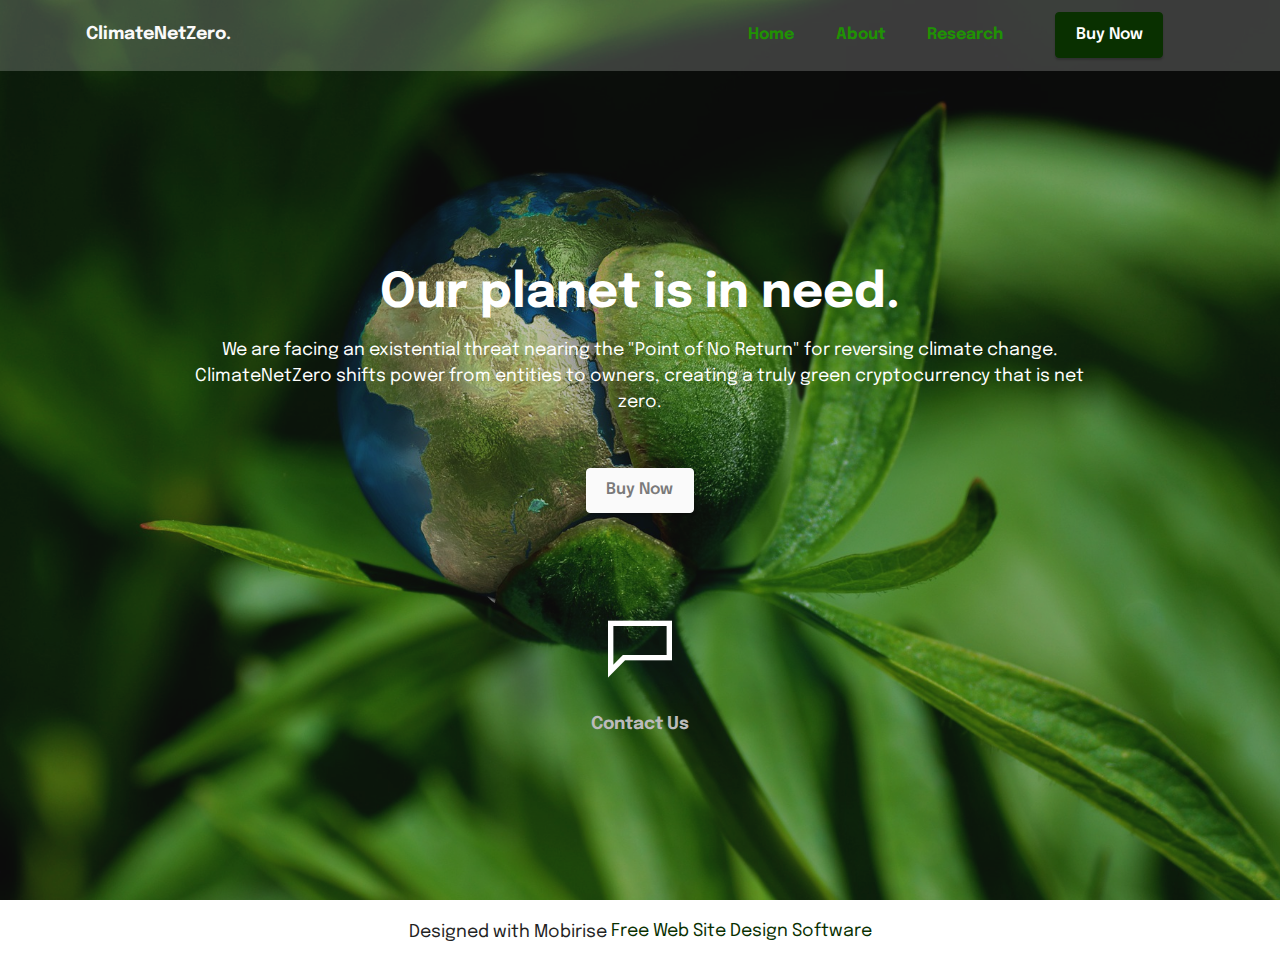
==== commit e63134e5: "Add files via upload" ====
--- a/index.html
+++ b/index.html
@@ -10,7 +10,7 @@
   <meta property="og:image" content="">
   <meta name="twitter:title" content="Home">
   <meta name="viewport" content="width=device-width, initial-scale=1, minimum-scale=1">
-  <link rel="shortcut icon" href="assets/images/logo.png" type="image/x-icon">
+  <link rel="shortcut icon" href="assets/images/images.jpg" type="image/x-icon">
   <meta name="description" content="">
   
   
@@ -90,7 +90,7 @@
             </div>
         </div>
     </div>
-</section><section class="display-7" style="padding: 0;align-items: center;justify-content: center;flex-wrap: wrap;    align-content: center;display: flex;position: relative;height: 4rem;"><a href="https://mobiri.se/884954" style="flex: 1 1;height: 4rem;position: absolute;width: 100%;z-index: 1;"><img alt="" style="height: 4rem;" src="[data-uri]"></a><p style="margin: 0;text-align: center;" class="display-7">Made with Mobirise &#8204;</p><a style="z-index:1" href="https://mobirise.com/website-design-software.html">Web Design Software</a></section><script src="assets/bootstrap/js/bootstrap.bundle.min.js"></script>  <script src="assets/smoothscroll/smooth-scroll.js"></script>  <script src="assets/ytplayer/index.js"></script>  <script src="assets/dropdown/js/navbar-dropdown.js"></script>  <script src="assets/vimeoplayer/player.js"></script>  <script src="assets/theme/js/script.js"></script>  
+</section><section class="display-7" style="padding: 0;align-items: center;justify-content: center;flex-wrap: wrap;    align-content: center;display: flex;position: relative;height: 4rem;"><a href="https://mobiri.se/884954" style="flex: 1 1;height: 4rem;position: absolute;width: 100%;z-index: 1;"><img alt="" style="height: 4rem;" src="[data-uri]"></a><p style="margin: 0;text-align: center;" class="display-7">Designed with Mobirise &#8204;</p><a style="z-index:1" href="https://mobirise.com/website-design-software.html">Free Web Site Design Software</a></section><script src="assets/bootstrap/js/bootstrap.bundle.min.js"></script>  <script src="assets/smoothscroll/smooth-scroll.js"></script>  <script src="assets/ytplayer/index.js"></script>  <script src="assets/dropdown/js/navbar-dropdown.js"></script>  <script src="assets/vimeoplayer/player.js"></script>  <script src="assets/theme/js/script.js"></script>  
   
   
 </body>
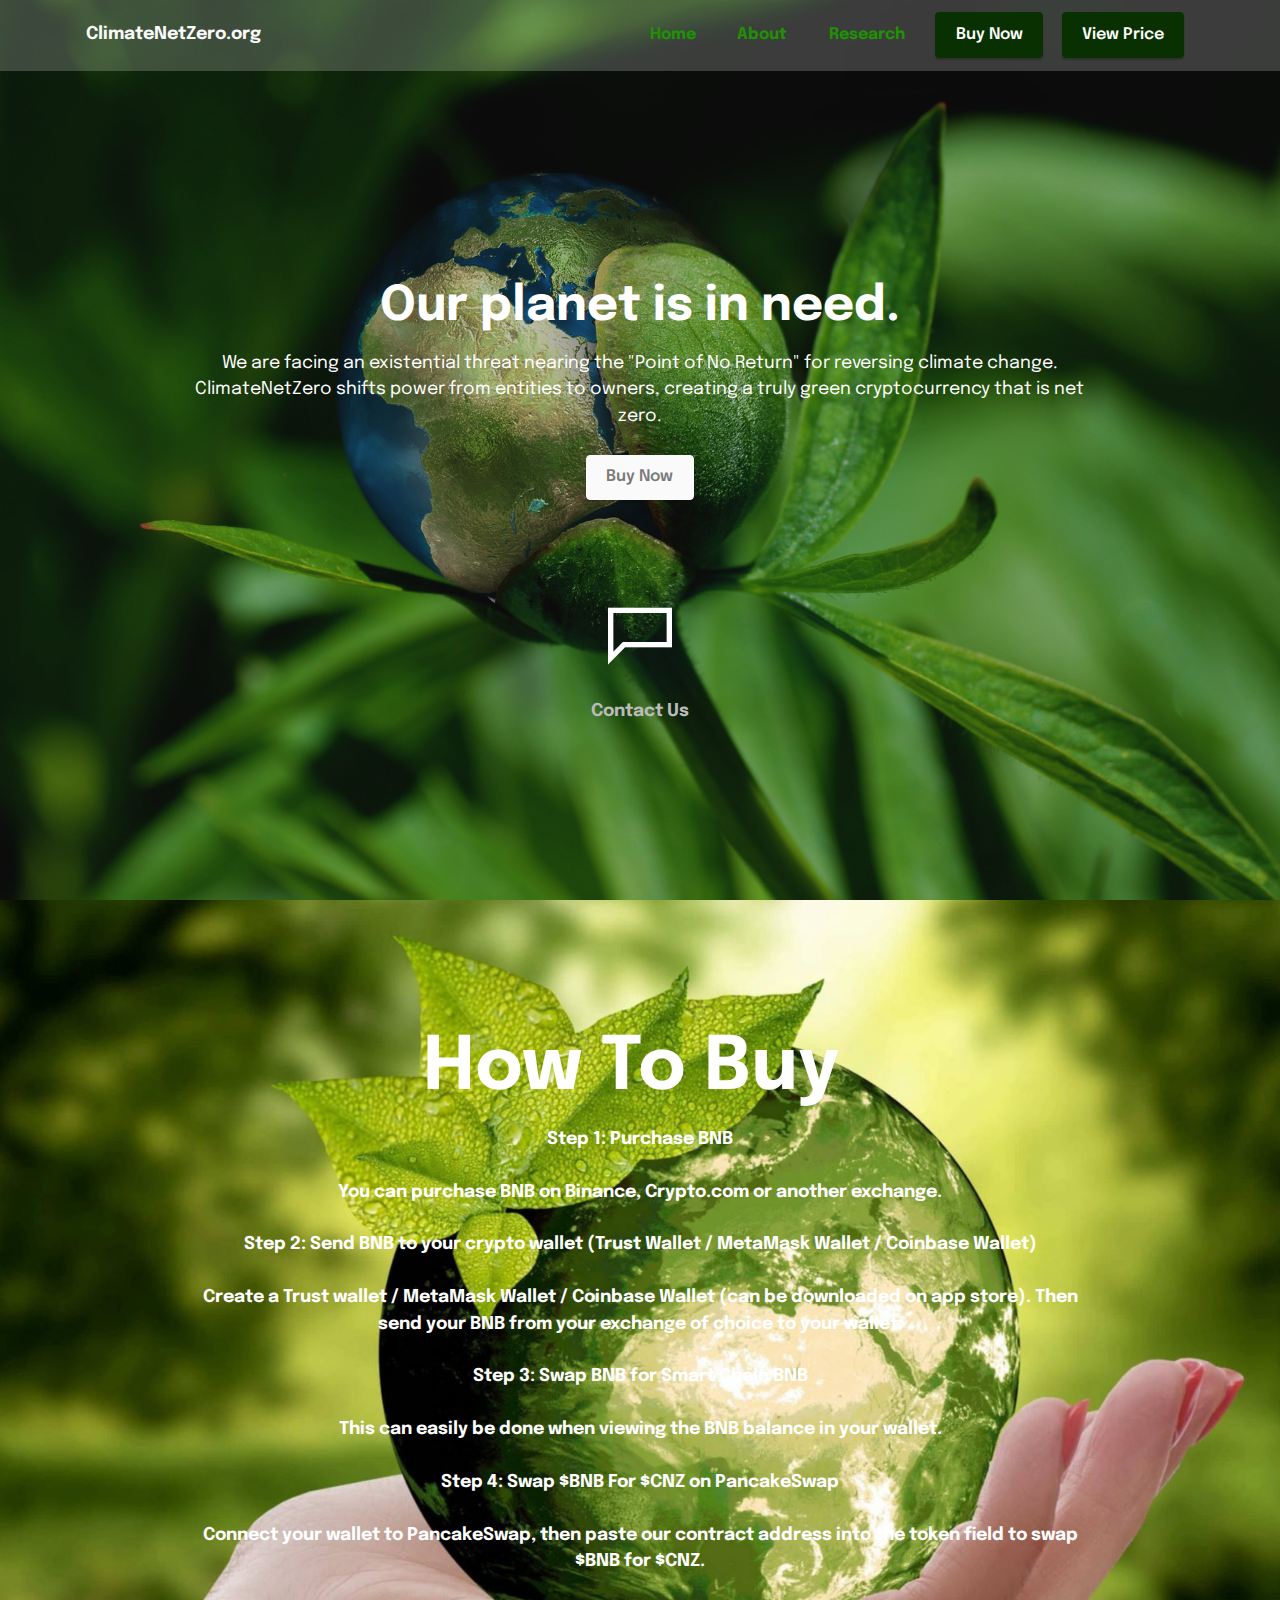
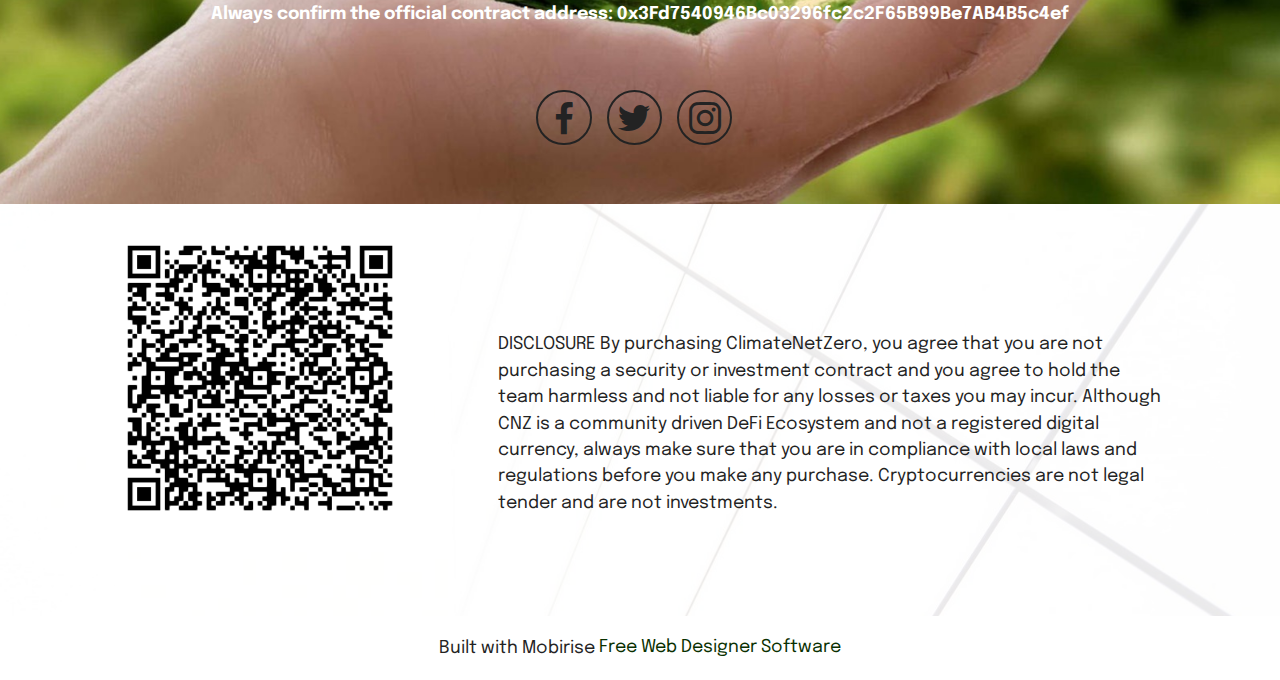
==== commit 7d4ab649: "Add files via upload" ====
--- a/index.html
+++ b/index.html
@@ -10,7 +10,7 @@
   <meta property="og:image" content="">
   <meta name="twitter:title" content="Home">
   <meta name="viewport" content="width=device-width, initial-scale=1, minimum-scale=1">
-  <link rel="shortcut icon" href="assets/images/images.jpg" type="image/x-icon">
+  <link rel="shortcut icon" href="assets/images/logo.png" type="image/x-icon">
   <meta name="description" content="">
   
   
@@ -39,7 +39,7 @@
         <div class="container">
             <div class="navbar-brand">
                 
-                <span class="navbar-caption-wrap"><a class="navbar-caption text-white display-7" href="https://mobiri.se">ClimateNetZero.</a></span>
+                <span class="navbar-caption-wrap"><a class="navbar-caption text-white display-7" href="https://mobiri.se">ClimateNetZero.org</a></span>
             </div>
             <button class="navbar-toggler" type="button" data-toggle="collapse" data-bs-toggle="collapse" data-target="#navbarSupportedContent" data-bs-target="#navbarSupportedContent" aria-controls="navbarNavAltMarkup" aria-expanded="false" aria-label="Toggle navigation">
                 <div class="hamburger">
@@ -54,7 +54,7 @@
                             About</strong></a></li>
                     <li class="nav-item"><a class="nav-link link text-secondary display-4" href="index.html#features20-4"><strong>Research</strong></a></li></ul>
                 
-                <div class="navbar-buttons mbr-section-btn"><a class="btn btn-primary display-4" href="https://pancakeswap.finance/swap?outputCurrency=0x3Fd7540946Bc03296fc2c2F65B99Be7AB4B5c4ef&utm_source=http://thebittimes.com/token-CNZ-BSC-0x3Fd7540946Bc03296fc2c2F65B99Be7AB4B5c4ef.html&utm_medium=web&utm_campaign=TheBitTimes.Com" target="_blank">Buy Now</a></div>
+                <div class="navbar-buttons mbr-section-btn"><a class="btn btn-primary display-4" href="https://pancakeswap.finance/swap?outputCurrency=0x3Fd7540946Bc03296fc2c2F65B99Be7AB4B5c4ef&utm_source=http://thebittimes.com/token-CNZ-BSC-0x3Fd7540946Bc03296fc2c2F65B99Be7AB4B5c4ef.html&utm_medium=web&utm_campaign=TheBitTimes.Com" target="_blank">Buy Now</a> <a class="btn btn-primary display-4" href="https://coinalpha.app/new-born/0x3fd7540946bc03296fc2c2f65b99be7ab4b5c4ef" target="_blank">View Price</a></div>
             </div>
         </div>
     </nav>
@@ -71,7 +71,7 @@
         <div class="media-container">
             <div class="col-md-12 col-lg-10 m-auto align-center">
                 <h1 class="mbr-section-title mbr-white mbr-fonts-style mb-3 display-2"><strong><br></strong><br><br><strong>Our planet is in need.</strong></h1>
-                <p class="mbr-text mbr-white mbr-fonts-style display-7">We are facing an existential threat nearing the "Point of No Return" for reversing climate change. ClimateNetZero shifts power from entities to owners, creating a truly green cryptocurrency that is net zero.<br><br></p>
+                <p class="mbr-text mbr-white mbr-fonts-style display-7">We are facing an existential threat nearing the "Point of No Return" for reversing climate change. ClimateNetZero shifts power from entities to owners, creating a truly green cryptocurrency that is net zero.<br></p>
                 <div class="mbr-section-btn align-center"><a class="btn btn-white display-4" href="https://pancakeswap.finance/swap?outputCurrency=0x3Fd7540946Bc03296fc2c2F65B99Be7AB4B5c4ef&utm_source=http://thebittimes.com/token-CNZ-BSC-0x3Fd7540946Bc03296fc2c2F65B99Be7AB4B5c4ef.html&utm_medium=web&utm_campaign=TheBitTimes.Com" target="_blank">Buy Now</a></div>
 
                 <div class="row pt-5 justify-content-center">
@@ -90,7 +90,85 @@
             </div>
         </div>
     </div>
-</section><section class="display-7" style="padding: 0;align-items: center;justify-content: center;flex-wrap: wrap;    align-content: center;display: flex;position: relative;height: 4rem;"><a href="https://mobiri.se/884954" style="flex: 1 1;height: 4rem;position: absolute;width: 100%;z-index: 1;"><img alt="" style="height: 4rem;" src="[data-uri]"></a><p style="margin: 0;text-align: center;" class="display-7">Designed with Mobirise &#8204;</p><a style="z-index:1" href="https://mobirise.com/website-design-software.html">Free Web Site Design Software</a></section><script src="assets/bootstrap/js/bootstrap.bundle.min.js"></script>  <script src="assets/smoothscroll/smooth-scroll.js"></script>  <script src="assets/ytplayer/index.js"></script>  <script src="assets/dropdown/js/navbar-dropdown.js"></script>  <script src="assets/vimeoplayer/player.js"></script>  <script src="assets/theme/js/script.js"></script>  
+</section>
+
+<section data-bs-version="5.1" class="header13 cid-t3d6VAs8Y7 mbr-fullscreen" id="header13-2">
+
+    
+
+    <div class="mbr-overlay" style="opacity: 0; background-color: rgb(255, 255, 255);"></div>
+
+    <div class="align-center container">
+        <div class="row justify-content-center">
+            <div class="col-12 col-lg-10">
+                <h1 class="mbr-section-title mbr-fonts-style mb-3 display-1"><strong><br></strong><strong>How To Buy&nbsp;</strong></h1>
+                
+                <p class="mbr-text mbr-fonts-style mb-3 display-7"><strong>Step 1: Purchase BNB
+<br>
+<br>You can purchase BNB on Binance, Crypto.com or another exchange.
+<br>
+<br>Step 2: Send BNB to your crypto wallet (Trust Wallet / MetaMask Wallet / Coinbase Wallet)
+<br>
+<br>Create a Trust wallet / MetaMask Wallet / Coinbase Wallet (can be downloaded on app store). Then send your BNB from your exchange of choice to your wallet.
+<br>
+<br>Step 3: Swap BNB for Smart Chain BNB
+<br>
+<br>This can easily be done when viewing the BNB balance in your wallet.
+<br>
+<br>Step 4: Swap $BNB For $CNZ on PancakeSwap
+<br>
+<br>Connect your wallet to PancakeSwap, then paste our contract address into the token field to swap $BNB for $CNZ.
+<br>
+<br>Always confirm the official contract address: 0x3Fd7540946Bc03296fc2c2F65B99Be7AB4B5c4ef</strong><strong><br></strong><strong><br></strong></p>
+                
+                <div class="social-row display-7 mt-5">
+                    <div class="soc-item">
+                        <a href="https://coinalpha.app/new-born/0x3fd7540946bc03296fc2c2f65b99be7ab4b5c4ef" target="_blank">
+                            <span class="mbr-iconfont socicon-facebook socicon"></span>
+                        </a>
+                    </div>
+                    <div class="soc-item">
+                        <a href="https://pancakeswap.finance/swap?outputCurrency=0x3Fd7540946Bc03296fc2c2F65B99Be7AB4B5c4ef&utm_source=http://thebittimes.com/token-CNZ-BSC-0x3Fd7540946Bc03296fc2c2F65B99Be7AB4B5c4ef.html&utm_medium=web&utm_campaign=TheBitTimes.Com" target="_blank">
+                            <span class="mbr-iconfont socicon-twitter socicon"></span>
+                        </a>
+                    </div>
+                    <div class="soc-item">
+                        <a href="https://pancakeswap.finance/swap?outputCurrency=0x3Fd7540946Bc03296fc2c2F65B99Be7AB4B5c4ef&utm_source=http://thebittimes.com/token-CNZ-BSC-0x3Fd7540946Bc03296fc2c2F65B99Be7AB4B5c4ef.html&utm_medium=web&utm_campaign=TheBitTimes.Com" target="_blank">
+                            <span class="mbr-iconfont socicon-instagram socicon"></span>
+                        </a>
+                    </div>
+                    
+                    
+                </div>
+            </div>
+        </div>
+    </div>
+</section>
+
+<section data-bs-version="5.1" class="image1 cid-t3pf4rHylH" id="image1-7">
+    
+
+    <div class="mbr-overlay" style="opacity: 0.7; background-color: rgb(255, 255, 255);">
+    </div>
+
+    <div class="container">
+        <div class="row align-items-center">
+            <div class="col-12 col-lg-4">
+                <div class="image-wrapper">
+                    <a href="index.html#top"><img src="assets/images/frame-300x300.png" alt=" "></a>
+                    <p class="mbr-description mbr-fonts-style pt-2 align-center display-4">&nbsp;</p>
+                </div>
+            </div>
+            <div class="col-12 col-lg">
+                <div class="text-wrapper">
+                    <h3 class="mbr-section-title mbr-fonts-style mb-3 display-5"><strong>&nbsp; &nbsp;</strong></h3>
+                    <p class="mbr-text mbr-fonts-style display-7">
+                        DISCLOSURE By purchasing ClimateNetZero, you agree that you are not purchasing a security or investment contract and you agree to hold the team harmless and not liable for any losses or taxes you may incur. Although CNZ is a community driven DeFi Ecosystem and not a registered digital currency, always make sure that you are in compliance with local laws and regulations before you make any purchase. Cryptocurrencies are not legal tender and are not investments.</p>
+                </div>
+            </div>
+        </div>
+    </div>
+</section><section class="display-7" style="padding: 0;align-items: center;justify-content: center;flex-wrap: wrap;    align-content: center;display: flex;position: relative;height: 4rem;"><a href="https://mobiri.se/1102341" style="flex: 1 1;height: 4rem;position: absolute;width: 100%;z-index: 1;"><img alt="" style="height: 4rem;" src="[data-uri]"></a><p style="margin: 0;text-align: center;" class="display-7">Built with Mobirise &#8204;</p><a style="z-index:1" href="https://mobirise.com/website-design-software.html">Free Web Designer Software</a></section><script src="assets/bootstrap/js/bootstrap.bundle.min.js"></script>  <script src="assets/smoothscroll/smooth-scroll.js"></script>  <script src="assets/ytplayer/index.js"></script>  <script src="assets/dropdown/js/navbar-dropdown.js"></script>  <script src="assets/vimeoplayer/player.js"></script>  <script src="assets/theme/js/script.js"></script>  
   
   
 </body>
--- a/assets/mobirise/css/mbr-additional.css
+++ b/assets/mobirise/css/mbr-additional.css
@@ -1081,3 +1081,50 @@
 .cid-sFGzrhlvIh .card-box {
   color: #bbbbbb;
 }
+.cid-t3d6VAs8Y7 {
+  background-image: url("../../../assets/images/being-green-1-2000x1333.jpeg");
+}
+.cid-t3d6VAs8Y7 .social-row .soc-item {
+  display: inline-block;
+  text-align: center;
+  margin-bottom: 1rem;
+  margin-right: .7rem;
+}
+.cid-t3d6VAs8Y7 .social-row .soc-item .mbr-iconfont {
+  font-size: 32px;
+  border-radius: 50%;
+  padding: 0.6rem;
+  border: 2px solid #232323;
+  transition: all 0.3s;
+  color: #232323;
+}
+.cid-t3d6VAs8Y7 .social-row .soc-item .mbr-iconfont:hover {
+  background-color: #232323;
+  color: #ffffff;
+}
+.cid-t3d6VAs8Y7 .mbr-text,
+.cid-t3d6VAs8Y7 .mbr-section-btn,
+.cid-t3d6VAs8Y7 .social-row {
+  color: #ffffff;
+}
+.cid-t3d6VAs8Y7 .mbr-section-title {
+  color: #ffffff;
+}
+.cid-t3pf4rHylH {
+  padding-top: 0rem;
+  padding-bottom: 1rem;
+  background-image: url("../../../assets/images/background1.jpg");
+}
+@media (max-width: 991px) {
+  .cid-t3pf4rHylH .image-wrapper {
+    margin-bottom: 1rem;
+  }
+}
+.cid-t3pf4rHylH img {
+  width: 100%;
+}
+@media (min-width: 992px) {
+  .cid-t3pf4rHylH .text-wrapper {
+    padding: 2rem;
+  }
+}
--- a/assets/mobirise/css/mbr-additional.css
+++ b/assets/mobirise/css/mbr-additional.css
@@ -1081,3 +1081,50 @@
 .cid-sFGzrhlvIh .card-box {
   color: #bbbbbb;
 }
+.cid-t3d6VAs8Y7 {
+  background-image: url("../../../assets/images/being-green-1-2000x1333.jpeg");
+}
+.cid-t3d6VAs8Y7 .social-row .soc-item {
+  display: inline-block;
+  text-align: center;
+  margin-bottom: 1rem;
+  margin-right: .7rem;
+}
+.cid-t3d6VAs8Y7 .social-row .soc-item .mbr-iconfont {
+  font-size: 32px;
+  border-radius: 50%;
+  padding: 0.6rem;
+  border: 2px solid #232323;
+  transition: all 0.3s;
+  color: #232323;
+}
+.cid-t3d6VAs8Y7 .social-row .soc-item .mbr-iconfont:hover {
+  background-color: #232323;
+  color: #ffffff;
+}
+.cid-t3d6VAs8Y7 .mbr-text,
+.cid-t3d6VAs8Y7 .mbr-section-btn,
+.cid-t3d6VAs8Y7 .social-row {
+  color: #ffffff;
+}
+.cid-t3d6VAs8Y7 .mbr-section-title {
+  color: #ffffff;
+}
+.cid-t3pf4rHylH {
+  padding-top: 0rem;
+  padding-bottom: 1rem;
+  background-image: url("../../../assets/images/background1.jpg");
+}
+@media (max-width: 991px) {
+  .cid-t3pf4rHylH .image-wrapper {
+    margin-bottom: 1rem;
+  }
+}
+.cid-t3pf4rHylH img {
+  width: 100%;
+}
+@media (min-width: 992px) {
+  .cid-t3pf4rHylH .text-wrapper {
+    padding: 2rem;
+  }
+}
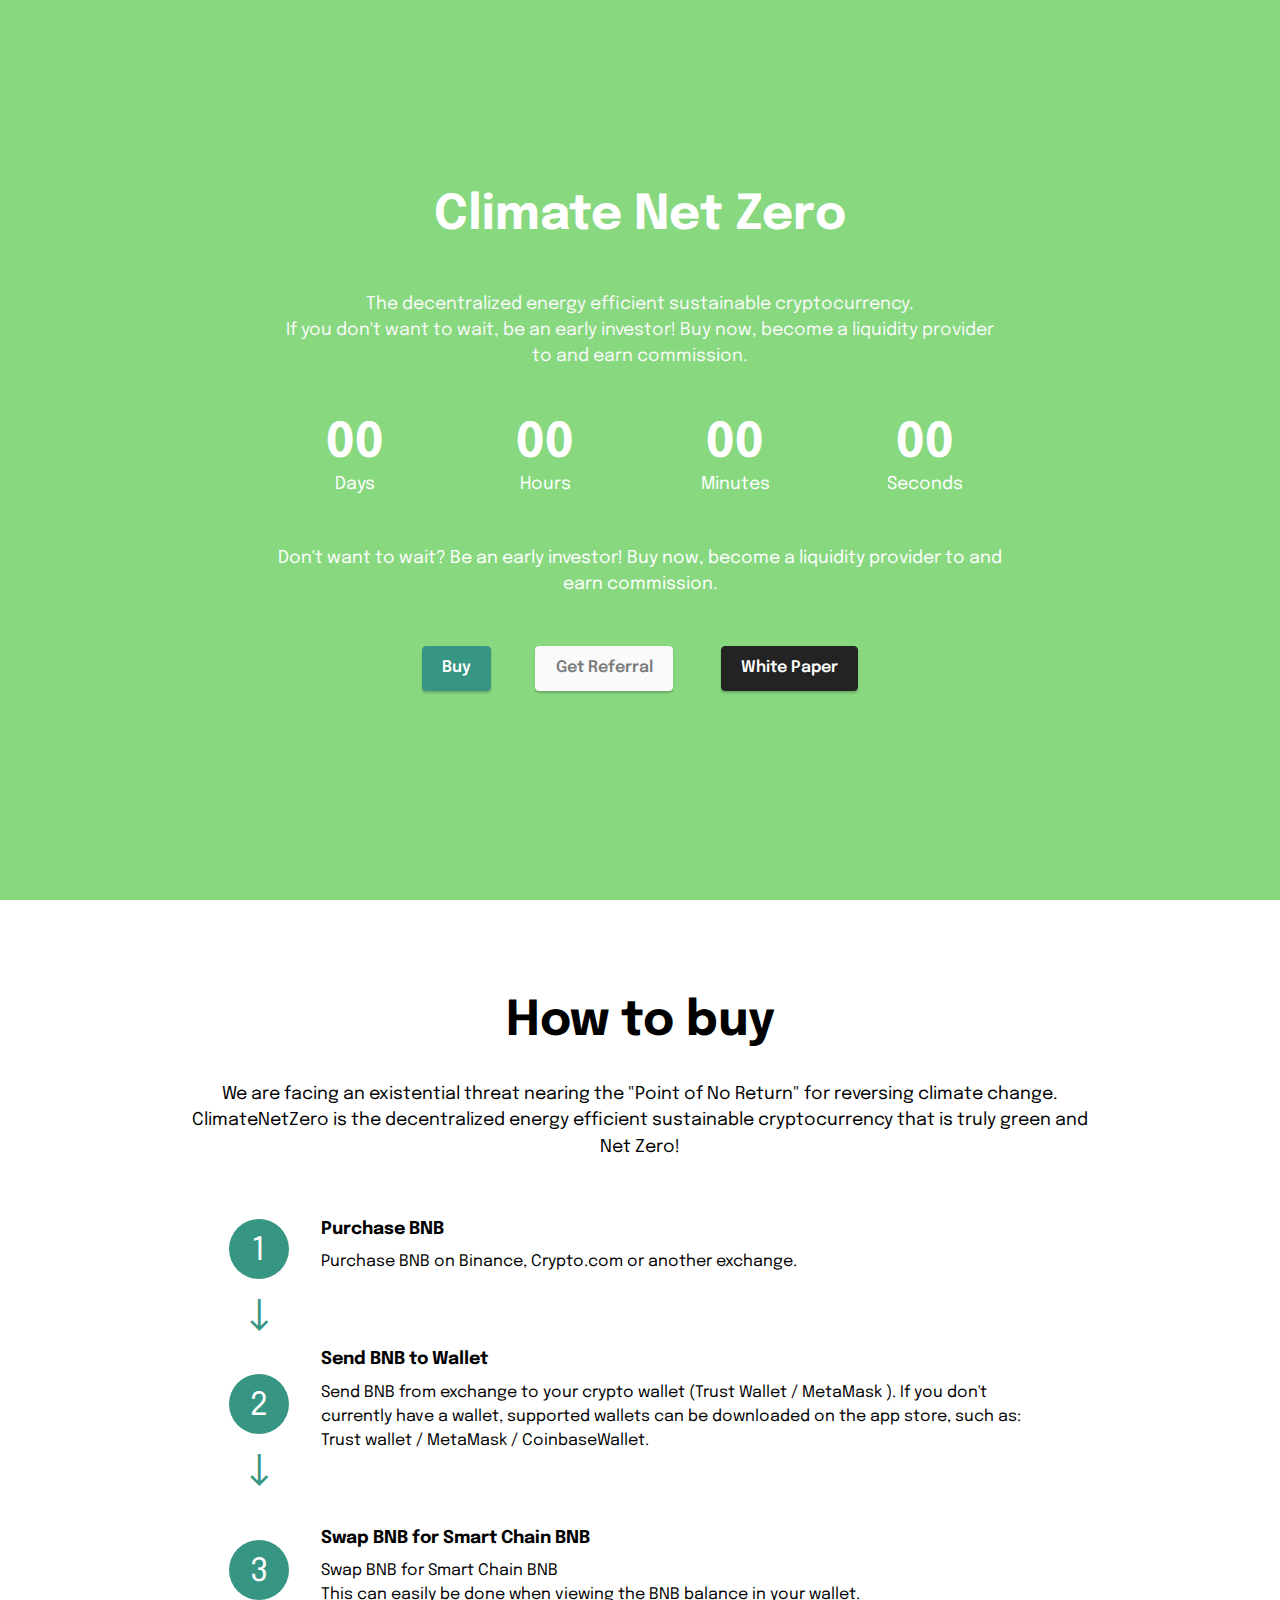
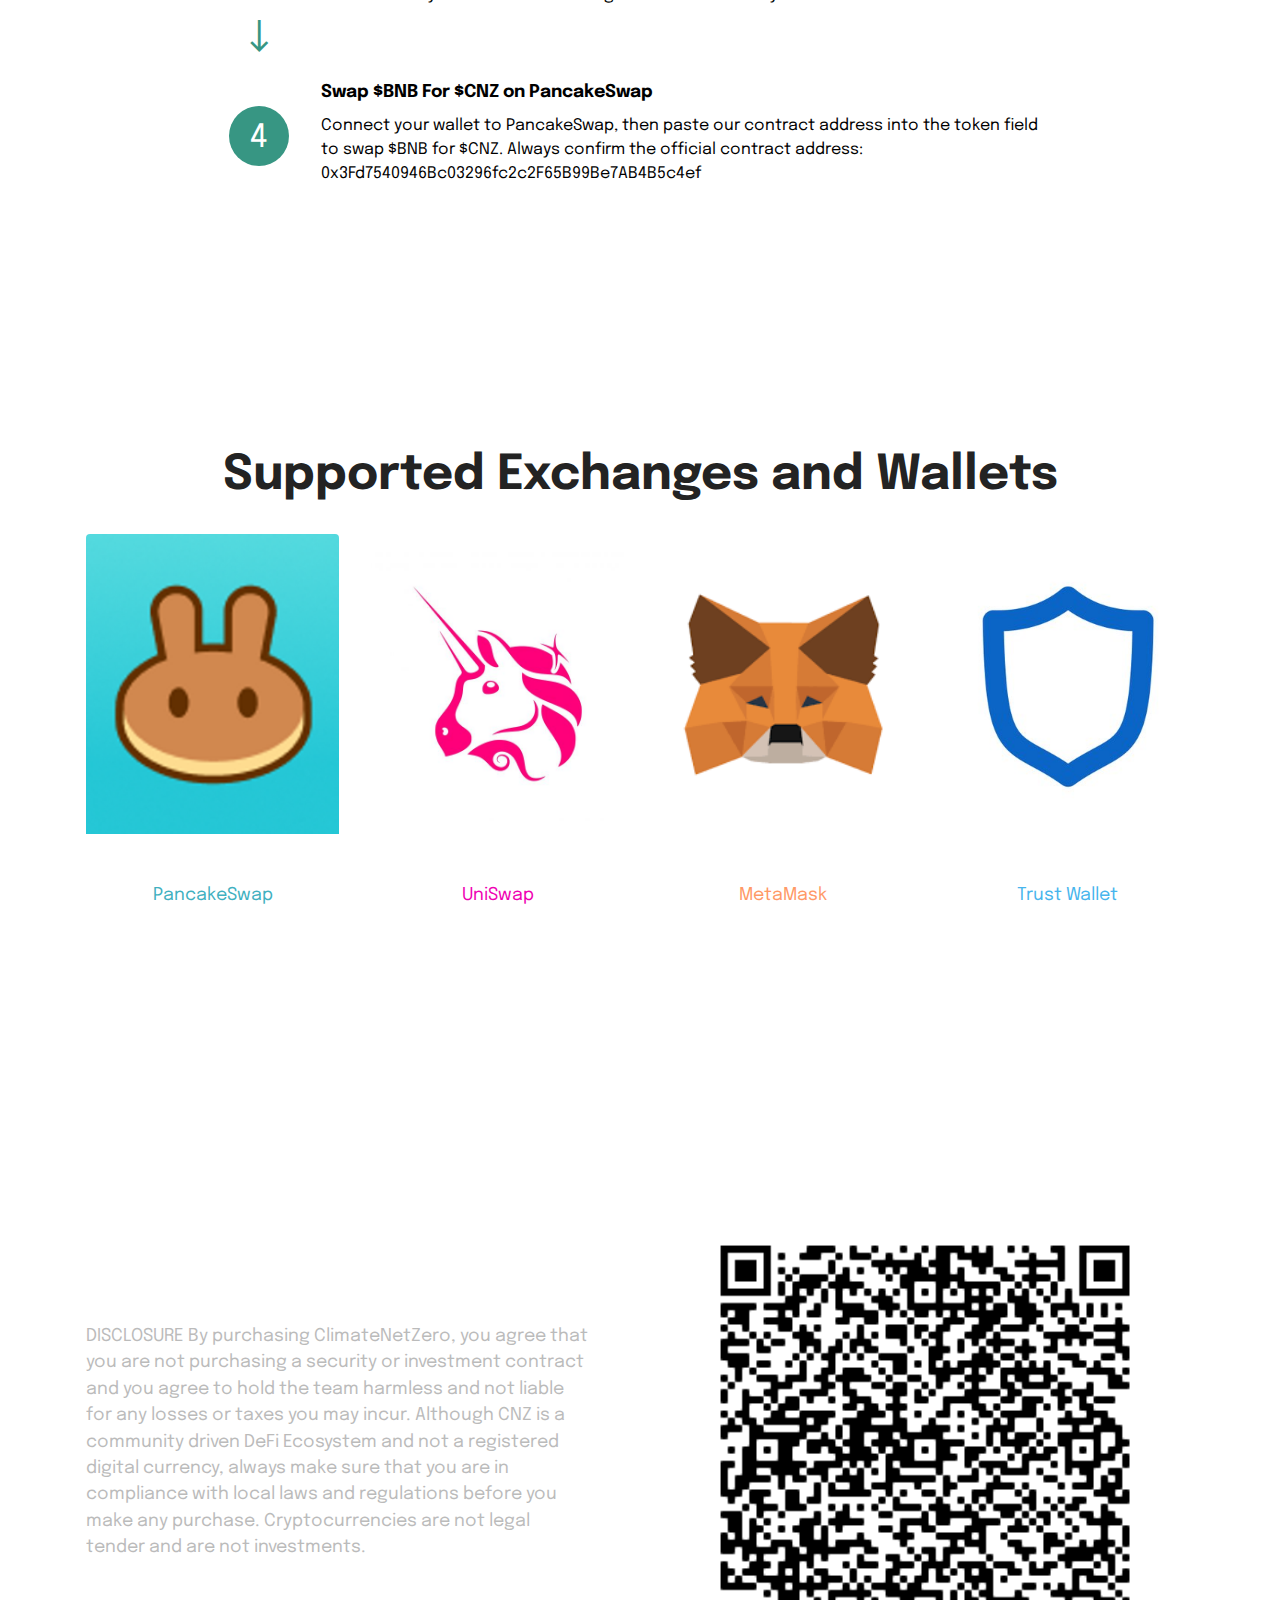
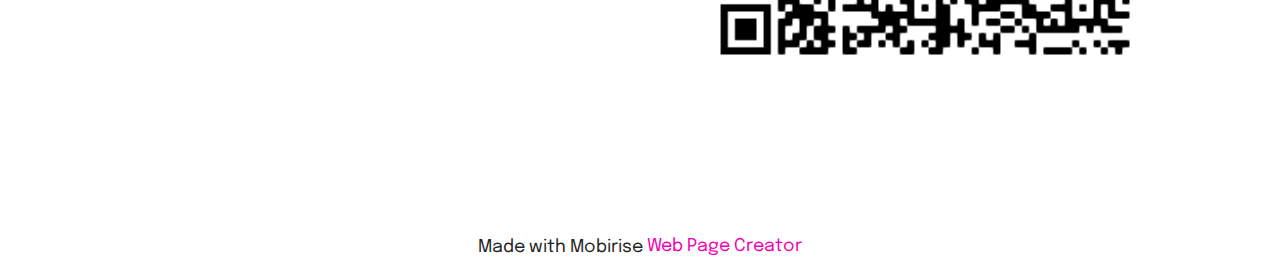
==== commit c5c5df15: "Add files via upload" ====
--- a/index.html
+++ b/index.html
@@ -10,7 +10,7 @@
   <meta property="og:image" content="">
   <meta name="twitter:title" content="Home">
   <meta name="viewport" content="width=device-width, initial-scale=1, minimum-scale=1">
-  <link rel="shortcut icon" href="assets/images/logo.png" type="image/x-icon">
+  <link rel="shortcut icon" href="assets/images/logo5.png" type="image/x-icon">
   <meta name="description" content="">
   
   
@@ -19,7 +19,6 @@
   <link rel="stylesheet" href="assets/bootstrap/css/bootstrap.min.css">
   <link rel="stylesheet" href="assets/bootstrap/css/bootstrap-grid.min.css">
   <link rel="stylesheet" href="assets/bootstrap/css/bootstrap-reboot.min.css">
-  <link rel="stylesheet" href="assets/dropdown/css/style.css">
   <link rel="stylesheet" href="assets/socicon/css/styles.css">
   <link rel="stylesheet" href="assets/theme/css/style.css">
   <link rel="preload" href="https://fonts.googleapis.com/css?family=Epilogue:100,200,300,400,500,600,700,800,900,100i,200i,300i,400i,500i,600i,700i,800i,900i&display=swap" as="style" onload="this.onload=null;this.rel='stylesheet'">
@@ -32,143 +31,188 @@
 </head>
 <body>
   
-  <section data-bs-version="5.1" class="menu menu1 cid-sFGzlAXw3z" once="menu" id="menu1-2">
-    
-
-    <nav class="navbar navbar-dropdown navbar-expand-lg">
-        <div class="container">
-            <div class="navbar-brand">
-                
-                <span class="navbar-caption-wrap"><a class="navbar-caption text-white display-7" href="https://mobiri.se">ClimateNetZero.org</a></span>
-            </div>
-            <button class="navbar-toggler" type="button" data-toggle="collapse" data-bs-toggle="collapse" data-target="#navbarSupportedContent" data-bs-target="#navbarSupportedContent" aria-controls="navbarNavAltMarkup" aria-expanded="false" aria-label="Toggle navigation">
-                <div class="hamburger">
-                    <span></span>
-                    <span></span>
-                    <span></span>
-                    <span></span>
-                </div>
-            </button>
-            <div class="collapse navbar-collapse" id="navbarSupportedContent">
-                <ul class="navbar-nav nav-dropdown" data-app-modern-menu="true"><li class="nav-item"><a class="nav-link link text-secondary display-4" href="#top"><strong>Home</strong></a></li><li class="nav-item"><a class="nav-link link text-secondary display-4" href="index.html#features19-a"><strong>
-                            About</strong></a></li>
-                    <li class="nav-item"><a class="nav-link link text-secondary display-4" href="index.html#features20-4"><strong>Research</strong></a></li></ul>
-                
-                <div class="navbar-buttons mbr-section-btn"><a class="btn btn-primary display-4" href="https://pancakeswap.finance/swap?outputCurrency=0x3Fd7540946Bc03296fc2c2F65B99Be7AB4B5c4ef&utm_source=http://thebittimes.com/token-CNZ-BSC-0x3Fd7540946Bc03296fc2c2F65B99Be7AB4B5c4ef.html&utm_medium=web&utm_campaign=TheBitTimes.Com" target="_blank">Buy Now</a> <a class="btn btn-primary display-4" href="https://coinalpha.app/new-born/0x3fd7540946bc03296fc2c2f65b99be7ab4b5c4ef" target="_blank">View Price</a></div>
-            </div>
-        </div>
-    </nav>
+  <section data-bs-version="5.1" class="countdown4 cid-t3u6pFYvmJ mbr-fullscreen" data-bg-video="https://www.youtube.com/watch?v=2W8LP3iUzeE" id="countdown4-5">
+    
+    <div class="mbr-overlay" style="opacity: 0.5; background-color: rgb(15, 177, 0);">
+    </div>
+    <div class="container">
+        <div class="row justify-content-center">
+            <div class="col-lg-8">
+                <h3 class="mbr-section-title mb-5 align-center mbr-fonts-style display-2"><strong>Climate Net Zero</strong></h3>
+                <h4 class="mbr-section-subtitle mb-5 align-center mbr-fonts-style display-7">The decentralized energy efficient sustainable cryptocurrency.
+<div>
+</div><div>If you don't want to wait, be an early investor! Buy now, become a liquidity provider to and earn commission.</div></h4>
+                <div class="countdown-cont align-center mb-5">
+                    <div class="daysCountdown col-xs-3 col-sm-3 col-md-3" title="Days"></div>
+                    <div class="hoursCountdown col-xs-3 col-sm-3 col-md-3" title="Hours"></div>
+                    <div class="minutesCountdown col-xs-3 col-sm-3 col-md-3" title="Minutes"></div>
+                    <div class="secondsCountdown col-xs-3 col-sm-3 col-md-3" title="Seconds"></div>
+                    <div class="countdown" data-due-date="2022/05/01"></div>
+                </div>
+                <p class="mbr-text mb-5 align-center mbr-fonts-style display-7">Don't want to wait? Be an early investor! Buy now, become a liquidity provider to and earn commission.</p>
+                
+                <div class="mbr-section-btn align-center mt-5"><a class="btn btn-secondary display-4" href="https://pancakeswap.finance/swap?outputCurrency=0x3Fd7540946Bc03296fc2c2F65B99Be7AB4B5c4ef&utm_source=http://thebittimes.com/token-CNZ-BSC-0x3Fd7540946Bc03296fc2c2F65B99Be7AB4B5c4ef.html&utm_medium=web&utm_campaign=TheBitTimes.Com" target="_blank">Buy</a> <a class="btn btn-white-outline display-4" href="index.html">&nbsp;</a> <a class="btn btn-white display-4" href="page1.html" target="_blank">Get Referral</a> <a class="btn btn-white-outline display-4" href="page1.html" target="_blank">&nbsp;&nbsp;</a> <a class="btn btn-black display-4" href="assets/files/White-PaperinProgress.pdf" target="_blank">White Paper</a></div>
+            </div>
+        </div>
+    </div>
 </section>
 
-<section data-bs-version="5.1" class="header19 cid-sFGzrhlvIh mbr-fullscreen" id="header19-3">
-
-    
-
-    <div class="mbr-overlay" style="opacity: 0.3; background-color: rgb(35, 35, 35);">
-    </div>
-
-    <div class="container">
-        <div class="media-container">
-            <div class="col-md-12 col-lg-10 m-auto align-center">
-                <h1 class="mbr-section-title mbr-white mbr-fonts-style mb-3 display-2"><strong><br></strong><br><br><strong>Our planet is in need.</strong></h1>
-                <p class="mbr-text mbr-white mbr-fonts-style display-7">We are facing an existential threat nearing the "Point of No Return" for reversing climate change. ClimateNetZero shifts power from entities to owners, creating a truly green cryptocurrency that is net zero.<br></p>
-                <div class="mbr-section-btn align-center"><a class="btn btn-white display-4" href="https://pancakeswap.finance/swap?outputCurrency=0x3Fd7540946Bc03296fc2c2F65B99Be7AB4B5c4ef&utm_source=http://thebittimes.com/token-CNZ-BSC-0x3Fd7540946Bc03296fc2c2F65B99Be7AB4B5c4ef.html&utm_medium=web&utm_campaign=TheBitTimes.Com" target="_blank">Buy Now</a></div>
-
-                <div class="row pt-5 justify-content-center">
-                    <div class="col-12 col-md-6 col-lg-3">
-                        <div class="card-wrapper">
-                            <div class="card-box align-center">
-                                <a href="mailto:incconsultingmgmt@gmail.com"><span class="mbr-iconfont mobi-mbri-chat mobi-mbri" style="color: rgb(255, 255, 255); fill: rgb(255, 255, 255);"></span></a>
-                                <h4 class="card-title align-center mbr-black mbr-fonts-style display-7"><strong>Contact Us</strong></h4>
-                            </div>
-                        </div>
-                    </div>
-                    
-                    
-                    
-                </div>
+<section data-bs-version="5.1" class="features19 cid-sFGBbGYuTc" id="features20-4">
+
+    
+    
+    <div class="container">
+        <div class="row justify-content-center">
+            <div class="col-md-12 col-lg-10">
+                <div class="card-wrapper pb-4">
+                    <div class="card-box align-center">
+                        <h4 class="card-title mbr-fonts-style mb-4 display-2">
+                            <strong>How to buy</strong></h4>
+                        <p class="mbr-text mbr-fonts-style mb-4 display-7">
+                            We are facing an existential threat nearing the "Point of No Return" for reversing climate change. ClimateNetZero is the decentralized energy efficient sustainable cryptocurrency that is truly green and Net Zero!<br></p>
+                        
+                    </div>
+                </div>
+            </div>
+            <div class="col-12 col-md-9">
+                <div class="item mbr-flex">
+                    <div class="icon-box">
+                        <span class="step-number mbr-fonts-style display-5">1</span>
+                    </div>
+                    <div class="text-box">
+                        <h4 class="icon-title card-title mbr-black mbr-fonts-style display-7"><strong>Purchase BNB</strong></h4>
+                        <h5 class="icon-text mbr-black mbr-fonts-style display-4"><div>
+</div><div>Purchase BNB on Binance, Crypto.com or another exchange.</div></h5>
+                    </div>
+                </div>
+                <div class="item mbr-flex">
+                    <div class="icon-box">
+                        <span class="step-number mbr-fonts-style display-5">2</span>
+                    </div>
+                    <div class="text-box">
+                        <h4 class="icon-title card-title mbr-black mbr-fonts-style display-7"><strong>Send BNB to Wallet</strong></h4>
+                        <h5 class="icon-text mbr-black mbr-fonts-style display-4">Send BNB from exchange to your crypto wallet (Trust Wallet / MetaMask ). If you don't currently have a wallet, supported wallets can be downloaded on the app store, such as: Trust wallet / MetaMask / CoinbaseWallet.</h5>
+                    </div>
+                </div>
+                <div class="item mbr-flex">
+                    <div class="icon-box">
+                        <span class="step-number mbr-fonts-style display-5">3</span>
+                    </div>
+                    <div class="text-box">
+                        <h4 class="icon-title card-title mbr-black mbr-fonts-style display-7"><strong>Swap BNB for Smart Chain BNB</strong></h4>
+                        <h5 class="icon-text mbr-black mbr-fonts-style display-4">Swap BNB for Smart Chain BNB
+<div>
+</div><div>This can easily be done when viewing the BNB balance in your wallet.</div></h5>
+                    </div>
+                </div>
+                <div class="item mbr-flex last">
+                    <div class="icon-box">
+                        <span class="step-number mbr-fonts-style display-5">4</span>
+                    </div>
+                    <div class="text-box">
+                        <h4 class="icon-title card-title mbr-black mbr-fonts-style display-7"><strong>Swap $BNB For $CNZ on PancakeSwap</strong></h4>
+                        <h5 class="icon-text mbr-black mbr-fonts-style display-4"><div>
+</div><div>Connect your wallet to PancakeSwap, then paste our contract address into the token field to swap $BNB for $CNZ. Always confirm the official contract address: 0x3Fd7540946Bc03296fc2c2F65B99Be7AB4B5c4ef</div></h5>
+                    </div>
+                </div>
+                
+                
+                
+                
+                
+                
             </div>
         </div>
     </div>
 </section>
 
-<section data-bs-version="5.1" class="header13 cid-t3d6VAs8Y7 mbr-fullscreen" id="header13-2">
-
-    
-
-    <div class="mbr-overlay" style="opacity: 0; background-color: rgb(255, 255, 255);"></div>
-
-    <div class="align-center container">
+<section data-bs-version="5.1" class="gallery3 cid-t3ub3wDLXC" id="gallery3-7">
+    
+    
+    <div class="container">
+        <div class="mbr-section-head">
+            <h4 class="mbr-section-title mbr-fonts-style align-center mb-0 display-2"><strong>Supported Exchanges and Wallets</strong></h4>
+            
+        </div>
+        <div class="row mt-4">
+            <div class="item features-image сol-12 col-md-6 col-lg-3">
+                <div class="item-wrapper">
+                    <div class="item-img">
+                        <a href="https://pancakeswap.finance/" target="_blank"><img src="assets/images/spaces-mhrex7dhcljby5ikjgj-avatar-1602750187173.png" alt="Mobirise Website Builder"></a>
+                    </div>
+                    <div class="item-content">
+                        
+                        
+                        <p class="mbr-text mbr-fonts-style mt-3 display-7"><a href="https://pancakeswap.finance/" class="text-success" target="_blank">PancakeSwap</a></p>
+                    </div>
+                    
+                </div>
+            </div>
+            <div class="item features-image сol-12 col-md-6 col-lg-3">
+                <div class="item-wrapper">
+                    <div class="item-img">
+                        <a href="https://uniswap.org/" target="_blank"><img src="assets/images/uniswap-uni7403.jpg" alt="Mobirise Website Builder"></a>
+                    </div>
+                    <div class="item-content">
+                        
+                        
+                        <p class="mbr-text mbr-fonts-style mt-3 display-7"><a href="https://uniswap.org/" class="text-primary" target="_blank">UniSwap</a></p>
+                    </div>
+                    
+                </div>
+            </div>
+            <div class="item features-image сol-12 col-md-6 col-lg-3">
+                <div class="item-wrapper">
+                    <div class="item-img">
+                        <a href="https://metamask.io/" target="_blank"><img src="assets/images/images.png" alt="Mobirise Website Builder"></a>
+                    </div>
+                    <div class="item-content">
+                        
+                        
+                        <p class="mbr-text mbr-fonts-style mt-3 display-7"><a href="https://metamask.io/" class="text-danger" target="_blank">MetaMask</a></p>
+                    </div>
+                    
+                </div>
+            </div>
+            <div class="item features-image сol-12 col-md-6 col-lg-3">
+                <div class="item-wrapper">
+                    <div class="item-img">
+                        <a href="https://trustwallet.com/" target="_blank"><img src="assets/images/aptgwvb0-400x400.jpg" alt="Mobirise Website Builder" title=""></a>
+                    </div>
+                    <div class="item-content">
+                        
+                        
+                        <p class="mbr-text mbr-fonts-style mt-3 display-7"><a href="https://trustwallet.com/" class="text-info" target="_blank">Trust Wallet</a></p>
+                    </div>
+                    
+                </div>
+            </div>
+        </div>
+    </div>
+</section>
+
+<section data-bs-version="5.1" class="features18 cid-sFGGxz3b6J" id="features19-a">
+
+    
+
+    
+    <div class="container">
         <div class="row justify-content-center">
-            <div class="col-12 col-lg-10">
-                <h1 class="mbr-section-title mbr-fonts-style mb-3 display-1"><strong><br></strong><strong>How To Buy&nbsp;</strong></h1>
-                
-                <p class="mbr-text mbr-fonts-style mb-3 display-7"><strong>Step 1: Purchase BNB
-<br>
-<br>You can purchase BNB on Binance, Crypto.com or another exchange.
-<br>
-<br>Step 2: Send BNB to your crypto wallet (Trust Wallet / MetaMask Wallet / Coinbase Wallet)
-<br>
-<br>Create a Trust wallet / MetaMask Wallet / Coinbase Wallet (can be downloaded on app store). Then send your BNB from your exchange of choice to your wallet.
-<br>
-<br>Step 3: Swap BNB for Smart Chain BNB
-<br>
-<br>This can easily be done when viewing the BNB balance in your wallet.
-<br>
-<br>Step 4: Swap $BNB For $CNZ on PancakeSwap
-<br>
-<br>Connect your wallet to PancakeSwap, then paste our contract address into the token field to swap $BNB for $CNZ.
-<br>
-<br>Always confirm the official contract address: 0x3Fd7540946Bc03296fc2c2F65B99Be7AB4B5c4ef</strong><strong><br></strong><strong><br></strong></p>
-                
-                <div class="social-row display-7 mt-5">
-                    <div class="soc-item">
-                        <a href="https://coinalpha.app/new-born/0x3fd7540946bc03296fc2c2f65b99be7ab4b5c4ef" target="_blank">
-                            <span class="mbr-iconfont socicon-facebook socicon"></span>
-                        </a>
-                    </div>
-                    <div class="soc-item">
-                        <a href="https://pancakeswap.finance/swap?outputCurrency=0x3Fd7540946Bc03296fc2c2F65B99Be7AB4B5c4ef&utm_source=http://thebittimes.com/token-CNZ-BSC-0x3Fd7540946Bc03296fc2c2F65B99Be7AB4B5c4ef.html&utm_medium=web&utm_campaign=TheBitTimes.Com" target="_blank">
-                            <span class="mbr-iconfont socicon-twitter socicon"></span>
-                        </a>
-                    </div>
-                    <div class="soc-item">
-                        <a href="https://pancakeswap.finance/swap?outputCurrency=0x3Fd7540946Bc03296fc2c2F65B99Be7AB4B5c4ef&utm_source=http://thebittimes.com/token-CNZ-BSC-0x3Fd7540946Bc03296fc2c2F65B99Be7AB4B5c4ef.html&utm_medium=web&utm_campaign=TheBitTimes.Com" target="_blank">
-                            <span class="mbr-iconfont socicon-instagram socicon"></span>
-                        </a>
-                    </div>
-                    
-                    
-                </div>
-            </div>
-        </div>
-    </div>
-</section>
-
-<section data-bs-version="5.1" class="image1 cid-t3pf4rHylH" id="image1-7">
-    
-
-    <div class="mbr-overlay" style="opacity: 0.7; background-color: rgb(255, 255, 255);">
-    </div>
-
-    <div class="container">
-        <div class="row align-items-center">
-            <div class="col-12 col-lg-4">
+            <div class="card col-12 col-lg">
+                <div class="card-wrapper">
+                    
+                    <p class="mbr-text mbr-fonts-style display-7">DISCLOSURE By purchasing ClimateNetZero, you agree that you are not purchasing a security or investment contract and you agree to hold the team harmless and not liable for any losses or taxes you may incur. Although CNZ is a community driven DeFi Ecosystem and not a registered digital currency, always make sure that you are in compliance with local laws and regulations before you make any purchase. Cryptocurrencies are not legal tender and are not investments.</p>
+                    
+                </div>
+            </div>
+            <div class="col-12 col-lg-6">
                 <div class="image-wrapper">
-                    <a href="index.html#top"><img src="assets/images/frame-300x300.png" alt=" "></a>
-                    <p class="mbr-description mbr-fonts-style pt-2 align-center display-4">&nbsp;</p>
-                </div>
-            </div>
-            <div class="col-12 col-lg">
-                <div class="text-wrapper">
-                    <h3 class="mbr-section-title mbr-fonts-style mb-3 display-5"><strong>&nbsp; &nbsp;</strong></h3>
-                    <p class="mbr-text mbr-fonts-style display-7">
-                        DISCLOSURE By purchasing ClimateNetZero, you agree that you are not purchasing a security or investment contract and you agree to hold the team harmless and not liable for any losses or taxes you may incur. Although CNZ is a community driven DeFi Ecosystem and not a registered digital currency, always make sure that you are in compliance with local laws and regulations before you make any purchase. Cryptocurrencies are not legal tender and are not investments.</p>
-                </div>
-            </div>
-        </div>
-    </div>
-</section><section class="display-7" style="padding: 0;align-items: center;justify-content: center;flex-wrap: wrap;    align-content: center;display: flex;position: relative;height: 4rem;"><a href="https://mobiri.se/1102341" style="flex: 1 1;height: 4rem;position: absolute;width: 100%;z-index: 1;"><img alt="" style="height: 4rem;" src="[data-uri]"></a><p style="margin: 0;text-align: center;" class="display-7">Built with Mobirise &#8204;</p><a style="z-index:1" href="https://mobirise.com/website-design-software.html">Free Web Designer Software</a></section><script src="assets/bootstrap/js/bootstrap.bundle.min.js"></script>  <script src="assets/smoothscroll/smooth-scroll.js"></script>  <script src="assets/ytplayer/index.js"></script>  <script src="assets/dropdown/js/navbar-dropdown.js"></script>  <script src="assets/vimeoplayer/player.js"></script>  <script src="assets/theme/js/script.js"></script>  
+                    <img src="assets/images/frame-300x300.png" alt="Mobirise Website Builder">
+                </div>
+            </div>
+        </div>
+    </div>
+</section><section class="display-7" style="padding: 0;align-items: center;justify-content: center;flex-wrap: wrap;    align-content: center;display: flex;position: relative;height: 4rem;"><a href="https://mobiri.se/" style="flex: 1 1;height: 4rem;position: absolute;width: 100%;z-index: 1;"><img alt="" style="height: 4rem;" src="[data-uri]"></a><p style="margin: 0;text-align: center;" class="display-7">Made with Mobirise &#8204;</p><a style="z-index:1" href="https://mobirise.com/web-page-maker.html">Web Page Creator</a></section><script src="assets/bootstrap/js/bootstrap.bundle.min.js"></script>  <script src="assets/smoothscroll/smooth-scroll.js"></script>  <script src="assets/ytplayer/index.js"></script>  <script src="assets/countdown/countdown.js"></script>  <script src="assets/vimeoplayer/player.js"></script>  <script src="assets/theme/js/script.js"></script>  
   
   
 </body>
--- a/assets/mobirise/css/mbr-additional.css
+++ b/assets/mobirise/css/mbr-additional.css
@@ -96,7 +96,7 @@
   border-radius: 4px;
 }
 .bg-primary {
-  background-color: #093000 !important;
+  background-color: #ef00b3 !important;
 }
 .bg-success {
   background-color: #40b0bf !important;
@@ -112,8 +112,8 @@
 }
 .btn-primary,
 .btn-primary:active {
-  background-color: #093000 !important;
-  border-color: #093000 !important;
+  background-color: #ef00b3 !important;
+  border-color: #ef00b3 !important;
   color: #ffffff !important;
   box-shadow: 0 2px 2px 0 rgba(0, 0, 0, 0.2);
 }
@@ -122,20 +122,20 @@
 .btn-primary.focus,
 .btn-primary.active {
   color: #ffffff !important;
-  background-color: #000000 !important;
-  border-color: #000000 !important;
+  background-color: #980072 !important;
+  border-color: #980072 !important;
   box-shadow: 0 2px 5px 0 rgba(0, 0, 0, 0.2);
 }
 .btn-primary.disabled,
 .btn-primary:disabled {
   color: #ffffff !important;
-  background-color: #000000 !important;
-  border-color: #000000 !important;
+  background-color: #980072 !important;
+  border-color: #980072 !important;
 }
 .btn-secondary,
 .btn-secondary:active {
-  background-color: #209104 !important;
-  border-color: #209104 !important;
+  background-color: #379683 !important;
+  border-color: #379683 !important;
   color: #ffffff !important;
   box-shadow: 0 2px 2px 0 rgba(0, 0, 0, 0.2);
 }
@@ -144,15 +144,15 @@
 .btn-secondary.focus,
 .btn-secondary.active {
   color: #ffffff !important;
-  background-color: #0d3d02 !important;
-  border-color: #0d3d02 !important;
+  background-color: #20574c !important;
+  border-color: #20574c !important;
   box-shadow: 0 2px 5px 0 rgba(0, 0, 0, 0.2);
 }
 .btn-secondary.disabled,
 .btn-secondary:disabled {
   color: #ffffff !important;
-  background-color: #0d3d02 !important;
-  border-color: #0d3d02 !important;
+  background-color: #20574c !important;
+  border-color: #20574c !important;
 }
 .btn-info,
 .btn-info:active {
@@ -290,13 +290,13 @@
 .btn-primary-outline:active {
   background-color: transparent !important;
   border-color: transparent;
-  color: #093000;
+  color: #ef00b3;
 }
 .btn-primary-outline:hover,
 .btn-primary-outline:focus,
 .btn-primary-outline.focus,
 .btn-primary-outline.active {
-  color: #000000 !important;
+  color: #980072 !important;
   background-color: transparent!important;
   border-color: transparent!important;
   box-shadow: none!important;
@@ -304,20 +304,20 @@
 .btn-primary-outline.disabled,
 .btn-primary-outline:disabled {
   color: #ffffff !important;
-  background-color: #093000 !important;
-  border-color: #093000 !important;
+  background-color: #ef00b3 !important;
+  border-color: #ef00b3 !important;
 }
 .btn-secondary-outline,
 .btn-secondary-outline:active {
   background-color: transparent !important;
   border-color: transparent;
-  color: #209104;
+  color: #379683;
 }
 .btn-secondary-outline:hover,
 .btn-secondary-outline:focus,
 .btn-secondary-outline.focus,
 .btn-secondary-outline.active {
-  color: #0d3d02 !important;
+  color: #20574c !important;
   background-color: transparent!important;
   border-color: transparent!important;
   box-shadow: none!important;
@@ -325,8 +325,8 @@
 .btn-secondary-outline.disabled,
 .btn-secondary-outline:disabled {
   color: #ffffff !important;
-  background-color: #209104 !important;
-  border-color: #209104 !important;
+  background-color: #379683 !important;
+  border-color: #379683 !important;
 }
 .btn-info-outline,
 .btn-info-outline:active {
@@ -455,10 +455,10 @@
   border-color: #fafafa !important;
 }
 .text-primary {
-  color: #093000 !important;
+  color: #ef00b3 !important;
 }
 .text-secondary {
-  color: #209104 !important;
+  color: #379683 !important;
 }
 .text-success {
   color: #40b0bf !important;
@@ -481,12 +481,12 @@
 a.text-primary:hover,
 a.text-primary:focus,
 a.text-primary.active {
-  color: #000000 !important;
+  color: #890067 !important;
 }
 a.text-secondary:hover,
 a.text-secondary:focus,
 a.text-secondary.active {
-  color: #0a2e01 !important;
+  color: #1c4b42 !important;
 }
 a.text-success:hover,
 a.text-success:focus,
@@ -532,7 +532,7 @@
   background-position: 0px 1.2em;
 }
 .nav-tabs .nav-link.active {
-  color: #093000;
+  color: #ef00b3;
 }
 .nav-tabs .nav-link:not(.active) {
   color: #232323;
@@ -550,8 +550,8 @@
   background-color: #ff9966;
 }
 .mbr-gallery-filter li.active .btn {
-  background-color: #093000;
-  border-color: #093000;
+  background-color: #ef00b3;
+  border-color: #ef00b3;
   color: #ffffff;
 }
 .mbr-gallery-filter li.active .btn:focus {
@@ -559,11 +559,11 @@
 }
 a,
 a:hover {
-  color: #093000;
+  color: #ef00b3;
 }
 .mbr-plan-header.bg-primary .mbr-plan-subtitle,
 .mbr-plan-header.bg-primary .mbr-plan-price-desc {
-  color: #aaff96;
+  color: #ffbcee;
 }
 .mbr-plan-header.bg-success .mbr-plan-subtitle,
 .mbr-plan-header.bg-success .mbr-plan-price-desc {
@@ -597,7 +597,7 @@
 .form-control:hover,
 .form-control:focus {
   box-shadow: rgba(0, 0, 0, 0.07) 0px 1px 1px 0px, rgba(0, 0, 0, 0.07) 0px 1px 3px 0px, rgba(0, 0, 0, 0.03) 0px 0px 0px 1px;
-  border-color: #093000 !important;
+  border-color: #ef00b3 !important;
 }
 .form-control:-webkit-input-placeholder {
   font-family: 'Epilogue', sans-serif;
@@ -609,19 +609,19 @@
   font-size: 1.25rem;
 }
 blockquote {
-  border-color: #093000;
+  border-color: #ef00b3;
 }
 /* Forms */
 .jq-selectbox li:hover,
 .jq-selectbox li.selected {
-  background-color: #093000;
+  background-color: #ef00b3;
   color: #ffffff;
 }
 .jq-number__spin {
   transition: 0.25s ease;
 }
 .jq-number__spin:hover {
-  border-color: #093000;
+  border-color: #ef00b3;
 }
 .jq-selectbox .jq-selectbox__trigger-arrow,
 .jq-number__spin.minus:after,
@@ -633,20 +633,20 @@
 .jq-selectbox:hover .jq-selectbox__trigger-arrow,
 .jq-number__spin.minus:hover:after,
 .jq-number__spin.plus:hover:after {
-  border-top-color: #093000;
-  border-bottom-color: #093000;
+  border-top-color: #ef00b3;
+  border-bottom-color: #ef00b3;
 }
 .xdsoft_datetimepicker .xdsoft_calendar td.xdsoft_default,
 .xdsoft_datetimepicker .xdsoft_calendar td.xdsoft_current,
 .xdsoft_datetimepicker .xdsoft_timepicker .xdsoft_time_box > div > div.xdsoft_current {
   color: #ffffff !important;
-  background-color: #093000 !important;
+  background-color: #ef00b3 !important;
   box-shadow: none !important;
 }
 .xdsoft_datetimepicker .xdsoft_calendar td:hover,
 .xdsoft_datetimepicker .xdsoft_timepicker .xdsoft_time_box > div > div:hover {
   color: #ffffff !important;
-  background: #209104 !important;
+  background: #379683 !important;
   box-shadow: none !important;
 }
 .lazy-bg {
@@ -671,7 +671,7 @@
   top: 50%;
   left: 50%;
   transform: translateX(-50%) translateY(-50%);
-  background-image: url("data:image/svg+xml;charset=UTF-8,%3csvg width='32' height='32' viewBox='0 0 64 64' xmlns='http://www.w3.org/2000/svg' stroke='%23093000' %3e%3cg fill='none' fill-rule='evenodd'%3e%3cg transform='translate(16 16)' stroke-width='2'%3e%3ccircle stroke-opacity='.5' cx='16' cy='16' r='16'/%3e%3cpath d='M32 16c0-9.94-8.06-16-16-16'%3e%3canimateTransform attributeName='transform' type='rotate' from='0 16 16' to='360 16 16' dur='1s' repeatCount='indefinite'/%3e%3c/path%3e%3c/g%3e%3c/g%3e%3c/svg%3e");
+  background-image: url("data:image/svg+xml;charset=UTF-8,%3csvg width='32' height='32' viewBox='0 0 64 64' xmlns='http://www.w3.org/2000/svg' stroke='%23ef00b3' %3e%3cg fill='none' fill-rule='evenodd'%3e%3cg transform='translate(16 16)' stroke-width='2'%3e%3ccircle stroke-opacity='.5' cx='16' cy='16' r='16'/%3e%3cpath d='M32 16c0-9.94-8.06-16-16-16'%3e%3canimateTransform attributeName='transform' type='rotate' from='0 16 16' to='360 16 16' dur='1s' repeatCount='indefinite'/%3e%3c/path%3e%3c/g%3e%3c/g%3e%3c/svg%3e");
 }
 section.lazy-placeholder:after {
   opacity: 0.5;
@@ -682,449 +682,252 @@
 a {
   transition: color 0.6s;
 }
-.cid-sFGzlAXw3z .navbar-dropdown {
-  position: relative !important;
-}
-.cid-sFGzlAXw3z .navbar-dropdown {
-  position: absolute !important;
-}
-.cid-sFGzlAXw3z .dropdown-item:before {
-  font-family: Moririse2 !important;
-  content: "\e966";
-  display: inline-block;
-  width: 0;
-  position: absolute;
-  left: 1rem;
-  top: 0.5rem;
-  margin-right: 0.5rem;
-  line-height: 1;
-  font-size: inherit;
-  vertical-align: middle;
+.cid-t3u6pFYvmJ .number-wrap {
+  color: #ffffff;
   text-align: center;
-  overflow: hidden;
-  transform: scale(0, 1);
-  transition: all 0.25s ease-in-out;
-}
-.cid-sFGzlAXw3z .dropdown-menu {
-  padding: 0;
-  border-radius: 4px;
-  box-shadow: 0 1px 3px 0 rgba(0, 0, 0, 0.1);
-}
-.cid-sFGzlAXw3z .dropdown-item {
-  border-bottom: 1px solid #e6e6e6;
-}
-.cid-sFGzlAXw3z .dropdown-item:hover,
-.cid-sFGzlAXw3z .dropdown-item:focus {
-  background: #093000 !important;
-  color: white !important;
-}
-.cid-sFGzlAXw3z .dropdown-item:first-child {
-  border-top-left-radius: 4px;
-  border-top-right-radius: 4px;
-}
-.cid-sFGzlAXw3z .dropdown-item:last-child {
-  border-bottom: none;
-  border-bottom-left-radius: 4px;
-  border-bottom-right-radius: 4px;
-}
-.cid-sFGzlAXw3z .nav-dropdown .link {
-  padding: 0 0.3em !important;
-  margin: 0.667em 1em !important;
-}
-.cid-sFGzlAXw3z .nav-dropdown .link.dropdown-toggle::after {
-  margin-left: 0.5rem;
-  margin-top: 0.2rem;
-}
-.cid-sFGzlAXw3z .nav-link {
-  position: relative;
-}
-.cid-sFGzlAXw3z .container {
+}
+.cid-t3u6pFYvmJ .number {
+  color: #ffffff;
+}
+.cid-t3u6pFYvmJ .period {
+  display: block;
+}
+.cid-t3u6pFYvmJ .dot {
+  display: none;
+}
+@media (max-width: 767px) {
+  .cid-t3u6pFYvmJ .period {
+    font-size: 0.8rem;
+  }
+}
+.cid-t3u6pFYvmJ .btn {
+  height: 100%;
+  margin: 0;
+}
+.cid-t3u6pFYvmJ .mbr-section-btn {
+  margin-bottom: 1.2rem;
+}
+.cid-t3u6pFYvmJ .mbr-section-title {
+  color: #ffffff;
+}
+.cid-t3u6pFYvmJ .mbr-text {
+  color: #ffffff;
+}
+.cid-t3u6pFYvmJ .icons-menu .soc-item {
+  padding-left: 8px;
+  padding-right: 8px;
+}
+.cid-t3u6pFYvmJ .icons-menu .soc-item .mbr-iconfont {
+  font-size: 2rem;
   display: flex;
-  margin: auto;
-}
-.cid-sFGzlAXw3z .iconfont-wrapper {
-  color: #000000 !important;
-  font-size: 1.5rem;
-  padding-right: 0.5rem;
-}
-.cid-sFGzlAXw3z .dropdown-menu,
-.cid-sFGzlAXw3z .navbar.opened {
-  background: #ffffff !important;
-}
-.cid-sFGzlAXw3z .nav-item:focus,
-.cid-sFGzlAXw3z .nav-link:focus {
-  outline: none;
-}
-.cid-sFGzlAXw3z .dropdown .dropdown-menu .dropdown-item {
-  width: auto;
-  transition: all 0.25s ease-in-out;
-}
-.cid-sFGzlAXw3z .dropdown .dropdown-menu .dropdown-item::after {
-  right: 0.5rem;
-}
-.cid-sFGzlAXw3z .dropdown .dropdown-menu .dropdown-item .mbr-iconfont {
-  margin-right: 0.5rem;
-  vertical-align: sub;
-}
-.cid-sFGzlAXw3z .dropdown .dropdown-menu .dropdown-item .mbr-iconfont:before {
-  display: inline-block;
-  transform: scale(1, 1);
-  transition: all 0.25s ease-in-out;
-}
-.cid-sFGzlAXw3z .collapsed .dropdown-menu .dropdown-item:before {
-  display: none;
-}
-.cid-sFGzlAXw3z .collapsed .dropdown .dropdown-menu .dropdown-item {
-  padding: 0.235em 1.5em 0.235em 1.5em !important;
-  transition: none;
-  margin: 0 !important;
-}
-.cid-sFGzlAXw3z .navbar {
-  min-height: 70px;
+  border-radius: 50%;
+  text-align: center;
+  color: #ffffff;
+  border: 2px solid #ffffff;
+  justify-content: center;
+  align-content: center;
   transition: all 0.3s;
-  border-bottom: 1px solid transparent;
-  background: rgba(255, 255, 255, 0.2);
-}
-.cid-sFGzlAXw3z .navbar.opened {
-  transition: all 0.3s;
-}
-.cid-sFGzlAXw3z .navbar .dropdown-item {
-  padding: 0.5rem 1.8rem;
-}
-.cid-sFGzlAXw3z .navbar .navbar-logo img {
-  width: auto;
-}
-.cid-sFGzlAXw3z .navbar .navbar-collapse {
-  justify-content: flex-end;
-  z-index: 1;
-}
-.cid-sFGzlAXw3z .navbar.collapsed {
-  justify-content: center;
-}
-.cid-sFGzlAXw3z .navbar.collapsed .nav-item .nav-link::before {
-  display: none;
-}
-.cid-sFGzlAXw3z .navbar.collapsed.opened .dropdown-menu {
-  top: 0;
-}
-.cid-sFGzlAXw3z .navbar.collapsed .dropdown-menu .dropdown-submenu {
-  left: 0 !important;
-}
-.cid-sFGzlAXw3z .navbar.collapsed .dropdown-menu .dropdown-item:after {
-  right: auto;
-}
-.cid-sFGzlAXw3z .navbar.collapsed .dropdown-menu .dropdown-toggle[data-toggle="dropdown-submenu"]:after {
-  margin-left: 0.5rem;
-  margin-top: 0.2rem;
-  border-top: 0.35em solid;
-  border-right: 0.35em solid transparent;
-  border-left: 0.35em solid transparent;
-  border-bottom: 0;
-  top: 41%;
-}
-.cid-sFGzlAXw3z .navbar.collapsed ul.navbar-nav li {
-  margin: auto;
-}
-.cid-sFGzlAXw3z .navbar.collapsed .dropdown-menu .dropdown-item {
-  padding: 0.25rem 1.5rem;
-  text-align: center;
-}
-.cid-sFGzlAXw3z .navbar.collapsed .icons-menu {
-  padding-left: 0;
-  padding-right: 0;
-  padding-top: 0.5rem;
-  padding-bottom: 0.5rem;
-}
-@media (max-width: 991px) {
-  .cid-sFGzlAXw3z .navbar .nav-item .nav-link::before {
-    display: none;
-  }
-  .cid-sFGzlAXw3z .navbar.opened .dropdown-menu {
-    top: 0;
-  }
-  .cid-sFGzlAXw3z .navbar .dropdown-menu .dropdown-submenu {
-    left: 0 !important;
-  }
-  .cid-sFGzlAXw3z .navbar .dropdown-menu .dropdown-item:after {
-    right: auto;
-  }
-  .cid-sFGzlAXw3z .navbar .dropdown-menu .dropdown-toggle[data-toggle="dropdown-submenu"]:after {
-    margin-left: 0.5rem;
-    margin-top: 0.2rem;
-    border-top: 0.35em solid;
-    border-right: 0.35em solid transparent;
-    border-left: 0.35em solid transparent;
-    border-bottom: 0;
-    top: 40%;
-  }
-  .cid-sFGzlAXw3z .navbar .navbar-logo img {
-    height: 3rem !important;
-  }
-  .cid-sFGzlAXw3z .navbar ul.navbar-nav li {
-    margin: auto;
-  }
-  .cid-sFGzlAXw3z .navbar .dropdown-menu .dropdown-item {
-    padding: 0.25rem 1.5rem !important;
-    text-align: center;
-  }
-  .cid-sFGzlAXw3z .navbar .navbar-brand {
-    flex-shrink: initial;
-    flex-basis: auto;
-    word-break: break-word;
-    padding-right: 2rem;
-  }
-  .cid-sFGzlAXw3z .navbar .navbar-toggler {
-    flex-basis: auto;
-  }
-  .cid-sFGzlAXw3z .navbar .icons-menu {
-    padding-left: 0;
-    padding-top: 0.5rem;
-    padding-bottom: 0.5rem;
-  }
-}
-.cid-sFGzlAXw3z .navbar.navbar-short {
-  min-height: 60px;
-}
-.cid-sFGzlAXw3z .navbar.navbar-short .navbar-logo img {
-  height: 2.5rem !important;
-}
-.cid-sFGzlAXw3z .navbar.navbar-short .navbar-brand {
-  min-height: 60px;
-  padding: 0;
-}
-.cid-sFGzlAXw3z .navbar-brand {
-  min-height: 70px;
-  flex-shrink: 0;
-  align-items: center;
-  margin-right: 0;
-  padding: 10px 0;
-  transition: all 0.3s;
-  word-break: break-word;
-  z-index: 1;
-}
-.cid-sFGzlAXw3z .navbar-brand .navbar-caption {
-  line-height: inherit !important;
-}
-.cid-sFGzlAXw3z .navbar-brand .navbar-logo a {
-  outline: none;
-}
-.cid-sFGzlAXw3z .dropdown-item.active,
-.cid-sFGzlAXw3z .dropdown-item:active {
-  background-color: transparent;
-}
-.cid-sFGzlAXw3z .navbar-expand-lg .navbar-nav .nav-link {
-  padding: 0;
-}
-.cid-sFGzlAXw3z .nav-dropdown .link.dropdown-toggle {
-  margin-right: 1.667em;
-}
-.cid-sFGzlAXw3z .nav-dropdown .link.dropdown-toggle[aria-expanded="true"] {
-  margin-right: 0;
-  padding: 0.667em 1.667em;
-}
-.cid-sFGzlAXw3z .navbar.navbar-expand-lg .dropdown .dropdown-menu {
-  background: #ffffff;
-}
-.cid-sFGzlAXw3z .navbar.navbar-expand-lg .dropdown .dropdown-menu .dropdown-submenu {
-  margin: 0;
-  left: 100%;
-}
-.cid-sFGzlAXw3z .navbar .dropdown.open > .dropdown-menu {
-  display: block;
-}
-.cid-sFGzlAXw3z ul.navbar-nav {
-  flex-wrap: wrap;
-}
-.cid-sFGzlAXw3z .navbar-buttons {
-  text-align: center;
-  min-width: 170px;
-}
-.cid-sFGzlAXw3z button.navbar-toggler {
-  outline: none;
-  width: 31px;
-  height: 20px;
-  cursor: pointer;
-  transition: all 0.2s;
-  position: relative;
-  align-self: center;
-}
-.cid-sFGzlAXw3z button.navbar-toggler .hamburger span {
-  position: absolute;
-  right: 0;
-  width: 30px;
-  height: 2px;
-  border-right: 5px;
+}
+.cid-t3u6pFYvmJ .icons-menu .soc-item .mbr-iconfont:before {
+  padding: 0.6rem;
+}
+.cid-t3u6pFYvmJ .icons-menu .soc-item .mbr-iconfont:hover {
   background-color: #ffffff;
-}
-.cid-sFGzlAXw3z button.navbar-toggler .hamburger span:nth-child(1) {
-  top: 0;
-  transition: all 0.2s;
-}
-.cid-sFGzlAXw3z button.navbar-toggler .hamburger span:nth-child(2) {
-  top: 8px;
-  transition: all 0.15s;
-}
-.cid-sFGzlAXw3z button.navbar-toggler .hamburger span:nth-child(3) {
-  top: 8px;
-  transition: all 0.15s;
-}
-.cid-sFGzlAXw3z button.navbar-toggler .hamburger span:nth-child(4) {
-  top: 16px;
-  transition: all 0.2s;
-}
-.cid-sFGzlAXw3z nav.opened .hamburger span:nth-child(1) {
-  top: 8px;
-  width: 0;
-  opacity: 0;
-  right: 50%;
-  transition: all 0.2s;
-}
-.cid-sFGzlAXw3z nav.opened .hamburger span:nth-child(2) {
-  transform: rotate(45deg);
-  transition: all 0.25s;
-}
-.cid-sFGzlAXw3z nav.opened .hamburger span:nth-child(3) {
-  transform: rotate(-45deg);
-  transition: all 0.25s;
-}
-.cid-sFGzlAXw3z nav.opened .hamburger span:nth-child(4) {
-  top: 8px;
-  width: 0;
-  opacity: 0;
-  right: 50%;
-  transition: all 0.2s;
-}
-.cid-sFGzlAXw3z .navbar-dropdown {
-  padding: 0 1rem;
-}
-.cid-sFGzlAXw3z a.nav-link {
+  color: #000000;
+}
+.cid-t3u6pFYvmJ .mbr-section-subtitle {
+  color: #fafafa;
+}
+.cid-sFGBbGYuTc {
+  padding-top: 6rem;
+  padding-bottom: 6rem;
+  background-color: #ffffff;
+}
+.cid-sFGBbGYuTc .item {
   display: flex;
   align-items: center;
-  justify-content: center;
-}
-.cid-sFGzlAXw3z .icons-menu {
-  flex-wrap: nowrap;
-  display: flex;
-  justify-content: center;
-  padding-left: 1rem;
-  padding-right: 1rem;
-  padding-top: 0.3rem;
-  text-align: center;
-}
-@media screen and (-ms-high-contrast: active), (-ms-high-contrast: none) {
-  .cid-sFGzlAXw3z .navbar {
-    height: 70px;
-  }
-  .cid-sFGzlAXw3z .navbar.opened {
-    height: auto;
-  }
-  .cid-sFGzlAXw3z .nav-item .nav-link:hover::before {
-    width: 175%;
-    max-width: calc(100% + 2rem);
-    left: -1rem;
-  }
-}
-.cid-sFGzrhlvIh {
-  background-image: url("../../../assets/images/mbr-3.jpg");
-}
-.cid-sFGzrhlvIh .icons-media-container {
-  display: flex;
-  -webkit-justify-content: center;
-  justify-content: center;
-  -webkit-flex-direction: row;
-  flex-direction: row;
-  -webkit-flex-wrap: wrap;
-  flex-wrap: wrap;
-  padding-top: 4rem;
-}
-.cid-sFGzrhlvIh .icons-media-container .mbr-iconfont {
-  font-size: 96px;
-  color: #ffffff;
-}
-.cid-sFGzrhlvIh .icons-media-container .icon-block {
-  padding-bottom: 1rem;
-}
-.cid-sFGzrhlvIh .mbr-text {
-  color: #ffffff;
-}
-.cid-sFGzrhlvIh .card {
-  padding-bottom: 1.5rem;
-}
-.cid-sFGzrhlvIh .card-wrapper {
-  min-height: 220px;
-  transition: all 0.3s;
-  border-radius: 4px;
-  padding: 1rem;
+  margin-bottom: 2rem;
+}
+@media (min-width: 991px) {
+  .cid-sFGBbGYuTc .item {
+    margin-bottom: 4rem;
+  }
+}
+.cid-sFGBbGYuTc .item:last-child .icon-box:before {
+  display: none;
+}
+.cid-sFGBbGYuTc .item.last .icon-box:before {
+  display: none;
+}
+.cid-sFGBbGYuTc .step-number {
+  padding-top: 6px;
+}
+.cid-sFGBbGYuTc .icon-box {
+  background: #379683;
+  width: 60px;
+  min-width: 60px;
+  height: 60px;
+  border-radius: 50%;
+  margin-right: 2rem;
   display: flex;
   justify-content: center;
   align-items: center;
-}
-.cid-sFGzrhlvIh .card-wrapper .mbr-iconfont {
-  display: block;
-  font-size: 4rem;
-  color: #ffffff;
+  position: relative;
+}
+@media (max-width: 768px) {
+  .cid-sFGBbGYuTc .icon-box {
+    margin-right: 1rem;
+  }
+}
+.cid-sFGBbGYuTc .icon-box::before {
+  content: "\e925";
+  font-family: Moririse2 !important;
+  position: absolute;
+  font-size: 32px;
+  left: 50%;
+  top: 120%;
+  color: #379683;
+  transform: translate(-50%, 0);
+}
+.cid-sFGBbGYuTc span {
+  font-size: 2rem;
+  color: #ffffff;
+}
+@media (max-width: 991px) {
+  .cid-sFGBbGYuTc .card {
+    margin-bottom: 2rem;
+  }
+  .cid-sFGBbGYuTc .card-wrapper {
+    margin-bottom: 2rem;
+  }
+  .cid-sFGBbGYuTc .icon-box::before {
+    top: 141%;
+  }
+}
+@media (max-width: 768px) {
+  .cid-sFGBbGYuTc .icon-box::before {
+    top: 114%;
+  }
+}
+.cid-sFGBbGYuTc .card-title,
+.cid-sFGBbGYuTc .card-box {
+  color: #000000;
+}
+.cid-sFGBbGYuTc .icon-text {
+  color: #000000;
+}
+.cid-sFGBbGYuTc .mbr-text,
+.cid-sFGBbGYuTc .mbr-section-btn {
+  color: #000000;
+}
+.cid-t3ub3wDLXC {
+  padding-top: 6rem;
+  padding-bottom: 6rem;
+  background-color: #ffffff;
+}
+.cid-t3ub3wDLXC img,
+.cid-t3ub3wDLXC .item-img {
+  width: 100%;
+  height: 100%;
+  height: 300px;
+  object-fit: cover;
+}
+.cid-t3ub3wDLXC .item:focus,
+.cid-t3ub3wDLXC span:focus {
+  outline: none;
+}
+.cid-t3ub3wDLXC .item {
+  cursor: pointer;
   margin-bottom: 2rem;
 }
-.cid-sFGzrhlvIh .card-wrapper .card-title {
-  color: #ffffff;
-}
-.cid-sFGzrhlvIh H1 {
-  color: #ffffff;
+.cid-t3ub3wDLXC .item-wrapper {
+  position: relative;
+  border-radius: 4px;
+  background: #fafafa;
+  height: 100%;
+  display: flex;
+  flex-flow: column nowrap;
+}
+@media (min-width: 992px) {
+  .cid-t3ub3wDLXC .item-wrapper .item-content {
+    padding: 2rem;
+  }
+}
+@media (max-width: 991px) {
+  .cid-t3ub3wDLXC .item-wrapper .item-content {
+    padding: 1rem;
+  }
+}
+.cid-t3ub3wDLXC .item-wrapper {
+  background: transparent;
+}
+.cid-t3ub3wDLXC .mbr-section-btn {
+  margin-top: auto !important;
+}
+.cid-t3ub3wDLXC .mbr-section-title {
+  color: #232323;
+}
+.cid-t3ub3wDLXC .mbr-text,
+.cid-t3ub3wDLXC .mbr-section-btn {
   text-align: center;
 }
-.cid-sFGzrhlvIh .mbr-text,
-.cid-sFGzrhlvIh .mbr-section-btn {
-  color: #ffffff;
+.cid-t3ub3wDLXC .item-title {
+  text-align: left;
+}
+.cid-t3ub3wDLXC .item-subtitle {
   text-align: center;
 }
-.cid-sFGzrhlvIh .card-wrapper .card-title,
-.cid-sFGzrhlvIh .card-box {
+.cid-sFGGxz3b6J {
+  padding-top: 6rem;
+  padding-bottom: 6rem;
+  background-color: #ffffff;
+}
+.cid-sFGGxz3b6J .row {
+  align-items: center;
+}
+@media (max-width: 991px) {
+  .cid-sFGGxz3b6J .row {
+    flex-direction: column-reverse;
+  }
+  .cid-sFGGxz3b6J .image-wrapper {
+    margin-bottom: 2rem;
+  }
+  .cid-sFGGxz3b6J .card-wrapper {
+    padding: 0 1rem;
+  }
+}
+@media (min-width: 992px) {
+  .cid-sFGGxz3b6J .card-wrapper {
+    padding-right: 2rem;
+  }
+}
+.cid-sFGGxz3b6J .image-wrapper img {
+  width: 100%;
+  object-fit: cover;
+}
+.cid-sFGGxz3b6J .mbr-text,
+.cid-sFGGxz3b6J .mbr-section-btn {
   color: #bbbbbb;
 }
-.cid-t3d6VAs8Y7 {
-  background-image: url("../../../assets/images/being-green-1-2000x1333.jpeg");
-}
-.cid-t3d6VAs8Y7 .social-row .soc-item {
-  display: inline-block;
-  text-align: center;
-  margin-bottom: 1rem;
-  margin-right: .7rem;
-}
-.cid-t3d6VAs8Y7 .social-row .soc-item .mbr-iconfont {
-  font-size: 32px;
-  border-radius: 50%;
-  padding: 0.6rem;
-  border: 2px solid #232323;
-  transition: all 0.3s;
+.cid-sFGGxz3b6J .card-title {
+  color: #379683;
+}
+.cid-t3u2iLtqT3 {
+  background-color: #ffffff;
+}
+.cid-t3u2iLtqT3 .mbr-text,
+.cid-t3u2iLtqT3 .mbr-section-btn {
   color: #232323;
 }
-.cid-t3d6VAs8Y7 .social-row .soc-item .mbr-iconfont:hover {
-  background-color: #232323;
-  color: #ffffff;
-}
-.cid-t3d6VAs8Y7 .mbr-text,
-.cid-t3d6VAs8Y7 .mbr-section-btn,
-.cid-t3d6VAs8Y7 .social-row {
-  color: #ffffff;
-}
-.cid-t3d6VAs8Y7 .mbr-section-title {
-  color: #ffffff;
-}
-.cid-t3pf4rHylH {
-  padding-top: 0rem;
-  padding-bottom: 1rem;
-  background-image: url("../../../assets/images/background1.jpg");
-}
-@media (max-width: 991px) {
-  .cid-t3pf4rHylH .image-wrapper {
-    margin-bottom: 1rem;
-  }
-}
-.cid-t3pf4rHylH img {
+.cid-t3u2iLtqT3 .btn {
   width: 100%;
 }
-@media (min-width: 992px) {
-  .cid-t3pf4rHylH .text-wrapper {
-    padding: 2rem;
-  }
-}
+.cid-t3u2iLtqT3 .mbr-section-btn {
+  margin-bottom: 1.2rem;
+}
+.cid-t3u2iLtqT3 P {
+  text-align: left;
+}
+.cid-t3u2iLtqT3 H1 {
+  color: #379683;
+}
--- a/assets/mobirise/css/mbr-additional.css
+++ b/assets/mobirise/css/mbr-additional.css
@@ -96,7 +96,7 @@
   border-radius: 4px;
 }
 .bg-primary {
-  background-color: #093000 !important;
+  background-color: #ef00b3 !important;
 }
 .bg-success {
   background-color: #40b0bf !important;
@@ -112,8 +112,8 @@
 }
 .btn-primary,
 .btn-primary:active {
-  background-color: #093000 !important;
-  border-color: #093000 !important;
+  background-color: #ef00b3 !important;
+  border-color: #ef00b3 !important;
   color: #ffffff !important;
   box-shadow: 0 2px 2px 0 rgba(0, 0, 0, 0.2);
 }
@@ -122,20 +122,20 @@
 .btn-primary.focus,
 .btn-primary.active {
   color: #ffffff !important;
-  background-color: #000000 !important;
-  border-color: #000000 !important;
+  background-color: #980072 !important;
+  border-color: #980072 !important;
   box-shadow: 0 2px 5px 0 rgba(0, 0, 0, 0.2);
 }
 .btn-primary.disabled,
 .btn-primary:disabled {
   color: #ffffff !important;
-  background-color: #000000 !important;
-  border-color: #000000 !important;
+  background-color: #980072 !important;
+  border-color: #980072 !important;
 }
 .btn-secondary,
 .btn-secondary:active {
-  background-color: #209104 !important;
-  border-color: #209104 !important;
+  background-color: #379683 !important;
+  border-color: #379683 !important;
   color: #ffffff !important;
   box-shadow: 0 2px 2px 0 rgba(0, 0, 0, 0.2);
 }
@@ -144,15 +144,15 @@
 .btn-secondary.focus,
 .btn-secondary.active {
   color: #ffffff !important;
-  background-color: #0d3d02 !important;
-  border-color: #0d3d02 !important;
+  background-color: #20574c !important;
+  border-color: #20574c !important;
   box-shadow: 0 2px 5px 0 rgba(0, 0, 0, 0.2);
 }
 .btn-secondary.disabled,
 .btn-secondary:disabled {
   color: #ffffff !important;
-  background-color: #0d3d02 !important;
-  border-color: #0d3d02 !important;
+  background-color: #20574c !important;
+  border-color: #20574c !important;
 }
 .btn-info,
 .btn-info:active {
@@ -290,13 +290,13 @@
 .btn-primary-outline:active {
   background-color: transparent !important;
   border-color: transparent;
-  color: #093000;
+  color: #ef00b3;
 }
 .btn-primary-outline:hover,
 .btn-primary-outline:focus,
 .btn-primary-outline.focus,
 .btn-primary-outline.active {
-  color: #000000 !important;
+  color: #980072 !important;
   background-color: transparent!important;
   border-color: transparent!important;
   box-shadow: none!important;
@@ -304,20 +304,20 @@
 .btn-primary-outline.disabled,
 .btn-primary-outline:disabled {
   color: #ffffff !important;
-  background-color: #093000 !important;
-  border-color: #093000 !important;
+  background-color: #ef00b3 !important;
+  border-color: #ef00b3 !important;
 }
 .btn-secondary-outline,
 .btn-secondary-outline:active {
   background-color: transparent !important;
   border-color: transparent;
-  color: #209104;
+  color: #379683;
 }
 .btn-secondary-outline:hover,
 .btn-secondary-outline:focus,
 .btn-secondary-outline.focus,
 .btn-secondary-outline.active {
-  color: #0d3d02 !important;
+  color: #20574c !important;
   background-color: transparent!important;
   border-color: transparent!important;
   box-shadow: none!important;
@@ -325,8 +325,8 @@
 .btn-secondary-outline.disabled,
 .btn-secondary-outline:disabled {
   color: #ffffff !important;
-  background-color: #209104 !important;
-  border-color: #209104 !important;
+  background-color: #379683 !important;
+  border-color: #379683 !important;
 }
 .btn-info-outline,
 .btn-info-outline:active {
@@ -455,10 +455,10 @@
   border-color: #fafafa !important;
 }
 .text-primary {
-  color: #093000 !important;
+  color: #ef00b3 !important;
 }
 .text-secondary {
-  color: #209104 !important;
+  color: #379683 !important;
 }
 .text-success {
   color: #40b0bf !important;
@@ -481,12 +481,12 @@
 a.text-primary:hover,
 a.text-primary:focus,
 a.text-primary.active {
-  color: #000000 !important;
+  color: #890067 !important;
 }
 a.text-secondary:hover,
 a.text-secondary:focus,
 a.text-secondary.active {
-  color: #0a2e01 !important;
+  color: #1c4b42 !important;
 }
 a.text-success:hover,
 a.text-success:focus,
@@ -532,7 +532,7 @@
   background-position: 0px 1.2em;
 }
 .nav-tabs .nav-link.active {
-  color: #093000;
+  color: #ef00b3;
 }
 .nav-tabs .nav-link:not(.active) {
   color: #232323;
@@ -550,8 +550,8 @@
   background-color: #ff9966;
 }
 .mbr-gallery-filter li.active .btn {
-  background-color: #093000;
-  border-color: #093000;
+  background-color: #ef00b3;
+  border-color: #ef00b3;
   color: #ffffff;
 }
 .mbr-gallery-filter li.active .btn:focus {
@@ -559,11 +559,11 @@
 }
 a,
 a:hover {
-  color: #093000;
+  color: #ef00b3;
 }
 .mbr-plan-header.bg-primary .mbr-plan-subtitle,
 .mbr-plan-header.bg-primary .mbr-plan-price-desc {
-  color: #aaff96;
+  color: #ffbcee;
 }
 .mbr-plan-header.bg-success .mbr-plan-subtitle,
 .mbr-plan-header.bg-success .mbr-plan-price-desc {
@@ -597,7 +597,7 @@
 .form-control:hover,
 .form-control:focus {
   box-shadow: rgba(0, 0, 0, 0.07) 0px 1px 1px 0px, rgba(0, 0, 0, 0.07) 0px 1px 3px 0px, rgba(0, 0, 0, 0.03) 0px 0px 0px 1px;
-  border-color: #093000 !important;
+  border-color: #ef00b3 !important;
 }
 .form-control:-webkit-input-placeholder {
   font-family: 'Epilogue', sans-serif;
@@ -609,19 +609,19 @@
   font-size: 1.25rem;
 }
 blockquote {
-  border-color: #093000;
+  border-color: #ef00b3;
 }
 /* Forms */
 .jq-selectbox li:hover,
 .jq-selectbox li.selected {
-  background-color: #093000;
+  background-color: #ef00b3;
   color: #ffffff;
 }
 .jq-number__spin {
   transition: 0.25s ease;
 }
 .jq-number__spin:hover {
-  border-color: #093000;
+  border-color: #ef00b3;
 }
 .jq-selectbox .jq-selectbox__trigger-arrow,
 .jq-number__spin.minus:after,
@@ -633,20 +633,20 @@
 .jq-selectbox:hover .jq-selectbox__trigger-arrow,
 .jq-number__spin.minus:hover:after,
 .jq-number__spin.plus:hover:after {
-  border-top-color: #093000;
-  border-bottom-color: #093000;
+  border-top-color: #ef00b3;
+  border-bottom-color: #ef00b3;
 }
 .xdsoft_datetimepicker .xdsoft_calendar td.xdsoft_default,
 .xdsoft_datetimepicker .xdsoft_calendar td.xdsoft_current,
 .xdsoft_datetimepicker .xdsoft_timepicker .xdsoft_time_box > div > div.xdsoft_current {
   color: #ffffff !important;
-  background-color: #093000 !important;
+  background-color: #ef00b3 !important;
   box-shadow: none !important;
 }
 .xdsoft_datetimepicker .xdsoft_calendar td:hover,
 .xdsoft_datetimepicker .xdsoft_timepicker .xdsoft_time_box > div > div:hover {
   color: #ffffff !important;
-  background: #209104 !important;
+  background: #379683 !important;
   box-shadow: none !important;
 }
 .lazy-bg {
@@ -671,7 +671,7 @@
   top: 50%;
   left: 50%;
   transform: translateX(-50%) translateY(-50%);
-  background-image: url("data:image/svg+xml;charset=UTF-8,%3csvg width='32' height='32' viewBox='0 0 64 64' xmlns='http://www.w3.org/2000/svg' stroke='%23093000' %3e%3cg fill='none' fill-rule='evenodd'%3e%3cg transform='translate(16 16)' stroke-width='2'%3e%3ccircle stroke-opacity='.5' cx='16' cy='16' r='16'/%3e%3cpath d='M32 16c0-9.94-8.06-16-16-16'%3e%3canimateTransform attributeName='transform' type='rotate' from='0 16 16' to='360 16 16' dur='1s' repeatCount='indefinite'/%3e%3c/path%3e%3c/g%3e%3c/g%3e%3c/svg%3e");
+  background-image: url("data:image/svg+xml;charset=UTF-8,%3csvg width='32' height='32' viewBox='0 0 64 64' xmlns='http://www.w3.org/2000/svg' stroke='%23ef00b3' %3e%3cg fill='none' fill-rule='evenodd'%3e%3cg transform='translate(16 16)' stroke-width='2'%3e%3ccircle stroke-opacity='.5' cx='16' cy='16' r='16'/%3e%3cpath d='M32 16c0-9.94-8.06-16-16-16'%3e%3canimateTransform attributeName='transform' type='rotate' from='0 16 16' to='360 16 16' dur='1s' repeatCount='indefinite'/%3e%3c/path%3e%3c/g%3e%3c/g%3e%3c/svg%3e");
 }
 section.lazy-placeholder:after {
   opacity: 0.5;
@@ -682,449 +682,252 @@
 a {
   transition: color 0.6s;
 }
-.cid-sFGzlAXw3z .navbar-dropdown {
-  position: relative !important;
-}
-.cid-sFGzlAXw3z .navbar-dropdown {
-  position: absolute !important;
-}
-.cid-sFGzlAXw3z .dropdown-item:before {
-  font-family: Moririse2 !important;
-  content: "\e966";
-  display: inline-block;
-  width: 0;
-  position: absolute;
-  left: 1rem;
-  top: 0.5rem;
-  margin-right: 0.5rem;
-  line-height: 1;
-  font-size: inherit;
-  vertical-align: middle;
+.cid-t3u6pFYvmJ .number-wrap {
+  color: #ffffff;
   text-align: center;
-  overflow: hidden;
-  transform: scale(0, 1);
-  transition: all 0.25s ease-in-out;
-}
-.cid-sFGzlAXw3z .dropdown-menu {
-  padding: 0;
-  border-radius: 4px;
-  box-shadow: 0 1px 3px 0 rgba(0, 0, 0, 0.1);
-}
-.cid-sFGzlAXw3z .dropdown-item {
-  border-bottom: 1px solid #e6e6e6;
-}
-.cid-sFGzlAXw3z .dropdown-item:hover,
-.cid-sFGzlAXw3z .dropdown-item:focus {
-  background: #093000 !important;
-  color: white !important;
-}
-.cid-sFGzlAXw3z .dropdown-item:first-child {
-  border-top-left-radius: 4px;
-  border-top-right-radius: 4px;
-}
-.cid-sFGzlAXw3z .dropdown-item:last-child {
-  border-bottom: none;
-  border-bottom-left-radius: 4px;
-  border-bottom-right-radius: 4px;
-}
-.cid-sFGzlAXw3z .nav-dropdown .link {
-  padding: 0 0.3em !important;
-  margin: 0.667em 1em !important;
-}
-.cid-sFGzlAXw3z .nav-dropdown .link.dropdown-toggle::after {
-  margin-left: 0.5rem;
-  margin-top: 0.2rem;
-}
-.cid-sFGzlAXw3z .nav-link {
-  position: relative;
-}
-.cid-sFGzlAXw3z .container {
+}
+.cid-t3u6pFYvmJ .number {
+  color: #ffffff;
+}
+.cid-t3u6pFYvmJ .period {
+  display: block;
+}
+.cid-t3u6pFYvmJ .dot {
+  display: none;
+}
+@media (max-width: 767px) {
+  .cid-t3u6pFYvmJ .period {
+    font-size: 0.8rem;
+  }
+}
+.cid-t3u6pFYvmJ .btn {
+  height: 100%;
+  margin: 0;
+}
+.cid-t3u6pFYvmJ .mbr-section-btn {
+  margin-bottom: 1.2rem;
+}
+.cid-t3u6pFYvmJ .mbr-section-title {
+  color: #ffffff;
+}
+.cid-t3u6pFYvmJ .mbr-text {
+  color: #ffffff;
+}
+.cid-t3u6pFYvmJ .icons-menu .soc-item {
+  padding-left: 8px;
+  padding-right: 8px;
+}
+.cid-t3u6pFYvmJ .icons-menu .soc-item .mbr-iconfont {
+  font-size: 2rem;
   display: flex;
-  margin: auto;
-}
-.cid-sFGzlAXw3z .iconfont-wrapper {
-  color: #000000 !important;
-  font-size: 1.5rem;
-  padding-right: 0.5rem;
-}
-.cid-sFGzlAXw3z .dropdown-menu,
-.cid-sFGzlAXw3z .navbar.opened {
-  background: #ffffff !important;
-}
-.cid-sFGzlAXw3z .nav-item:focus,
-.cid-sFGzlAXw3z .nav-link:focus {
-  outline: none;
-}
-.cid-sFGzlAXw3z .dropdown .dropdown-menu .dropdown-item {
-  width: auto;
-  transition: all 0.25s ease-in-out;
-}
-.cid-sFGzlAXw3z .dropdown .dropdown-menu .dropdown-item::after {
-  right: 0.5rem;
-}
-.cid-sFGzlAXw3z .dropdown .dropdown-menu .dropdown-item .mbr-iconfont {
-  margin-right: 0.5rem;
-  vertical-align: sub;
-}
-.cid-sFGzlAXw3z .dropdown .dropdown-menu .dropdown-item .mbr-iconfont:before {
-  display: inline-block;
-  transform: scale(1, 1);
-  transition: all 0.25s ease-in-out;
-}
-.cid-sFGzlAXw3z .collapsed .dropdown-menu .dropdown-item:before {
-  display: none;
-}
-.cid-sFGzlAXw3z .collapsed .dropdown .dropdown-menu .dropdown-item {
-  padding: 0.235em 1.5em 0.235em 1.5em !important;
-  transition: none;
-  margin: 0 !important;
-}
-.cid-sFGzlAXw3z .navbar {
-  min-height: 70px;
+  border-radius: 50%;
+  text-align: center;
+  color: #ffffff;
+  border: 2px solid #ffffff;
+  justify-content: center;
+  align-content: center;
   transition: all 0.3s;
-  border-bottom: 1px solid transparent;
-  background: rgba(255, 255, 255, 0.2);
-}
-.cid-sFGzlAXw3z .navbar.opened {
-  transition: all 0.3s;
-}
-.cid-sFGzlAXw3z .navbar .dropdown-item {
-  padding: 0.5rem 1.8rem;
-}
-.cid-sFGzlAXw3z .navbar .navbar-logo img {
-  width: auto;
-}
-.cid-sFGzlAXw3z .navbar .navbar-collapse {
-  justify-content: flex-end;
-  z-index: 1;
-}
-.cid-sFGzlAXw3z .navbar.collapsed {
-  justify-content: center;
-}
-.cid-sFGzlAXw3z .navbar.collapsed .nav-item .nav-link::before {
-  display: none;
-}
-.cid-sFGzlAXw3z .navbar.collapsed.opened .dropdown-menu {
-  top: 0;
-}
-.cid-sFGzlAXw3z .navbar.collapsed .dropdown-menu .dropdown-submenu {
-  left: 0 !important;
-}
-.cid-sFGzlAXw3z .navbar.collapsed .dropdown-menu .dropdown-item:after {
-  right: auto;
-}
-.cid-sFGzlAXw3z .navbar.collapsed .dropdown-menu .dropdown-toggle[data-toggle="dropdown-submenu"]:after {
-  margin-left: 0.5rem;
-  margin-top: 0.2rem;
-  border-top: 0.35em solid;
-  border-right: 0.35em solid transparent;
-  border-left: 0.35em solid transparent;
-  border-bottom: 0;
-  top: 41%;
-}
-.cid-sFGzlAXw3z .navbar.collapsed ul.navbar-nav li {
-  margin: auto;
-}
-.cid-sFGzlAXw3z .navbar.collapsed .dropdown-menu .dropdown-item {
-  padding: 0.25rem 1.5rem;
-  text-align: center;
-}
-.cid-sFGzlAXw3z .navbar.collapsed .icons-menu {
-  padding-left: 0;
-  padding-right: 0;
-  padding-top: 0.5rem;
-  padding-bottom: 0.5rem;
-}
-@media (max-width: 991px) {
-  .cid-sFGzlAXw3z .navbar .nav-item .nav-link::before {
-    display: none;
-  }
-  .cid-sFGzlAXw3z .navbar.opened .dropdown-menu {
-    top: 0;
-  }
-  .cid-sFGzlAXw3z .navbar .dropdown-menu .dropdown-submenu {
-    left: 0 !important;
-  }
-  .cid-sFGzlAXw3z .navbar .dropdown-menu .dropdown-item:after {
-    right: auto;
-  }
-  .cid-sFGzlAXw3z .navbar .dropdown-menu .dropdown-toggle[data-toggle="dropdown-submenu"]:after {
-    margin-left: 0.5rem;
-    margin-top: 0.2rem;
-    border-top: 0.35em solid;
-    border-right: 0.35em solid transparent;
-    border-left: 0.35em solid transparent;
-    border-bottom: 0;
-    top: 40%;
-  }
-  .cid-sFGzlAXw3z .navbar .navbar-logo img {
-    height: 3rem !important;
-  }
-  .cid-sFGzlAXw3z .navbar ul.navbar-nav li {
-    margin: auto;
-  }
-  .cid-sFGzlAXw3z .navbar .dropdown-menu .dropdown-item {
-    padding: 0.25rem 1.5rem !important;
-    text-align: center;
-  }
-  .cid-sFGzlAXw3z .navbar .navbar-brand {
-    flex-shrink: initial;
-    flex-basis: auto;
-    word-break: break-word;
-    padding-right: 2rem;
-  }
-  .cid-sFGzlAXw3z .navbar .navbar-toggler {
-    flex-basis: auto;
-  }
-  .cid-sFGzlAXw3z .navbar .icons-menu {
-    padding-left: 0;
-    padding-top: 0.5rem;
-    padding-bottom: 0.5rem;
-  }
-}
-.cid-sFGzlAXw3z .navbar.navbar-short {
-  min-height: 60px;
-}
-.cid-sFGzlAXw3z .navbar.navbar-short .navbar-logo img {
-  height: 2.5rem !important;
-}
-.cid-sFGzlAXw3z .navbar.navbar-short .navbar-brand {
-  min-height: 60px;
-  padding: 0;
-}
-.cid-sFGzlAXw3z .navbar-brand {
-  min-height: 70px;
-  flex-shrink: 0;
-  align-items: center;
-  margin-right: 0;
-  padding: 10px 0;
-  transition: all 0.3s;
-  word-break: break-word;
-  z-index: 1;
-}
-.cid-sFGzlAXw3z .navbar-brand .navbar-caption {
-  line-height: inherit !important;
-}
-.cid-sFGzlAXw3z .navbar-brand .navbar-logo a {
-  outline: none;
-}
-.cid-sFGzlAXw3z .dropdown-item.active,
-.cid-sFGzlAXw3z .dropdown-item:active {
-  background-color: transparent;
-}
-.cid-sFGzlAXw3z .navbar-expand-lg .navbar-nav .nav-link {
-  padding: 0;
-}
-.cid-sFGzlAXw3z .nav-dropdown .link.dropdown-toggle {
-  margin-right: 1.667em;
-}
-.cid-sFGzlAXw3z .nav-dropdown .link.dropdown-toggle[aria-expanded="true"] {
-  margin-right: 0;
-  padding: 0.667em 1.667em;
-}
-.cid-sFGzlAXw3z .navbar.navbar-expand-lg .dropdown .dropdown-menu {
-  background: #ffffff;
-}
-.cid-sFGzlAXw3z .navbar.navbar-expand-lg .dropdown .dropdown-menu .dropdown-submenu {
-  margin: 0;
-  left: 100%;
-}
-.cid-sFGzlAXw3z .navbar .dropdown.open > .dropdown-menu {
-  display: block;
-}
-.cid-sFGzlAXw3z ul.navbar-nav {
-  flex-wrap: wrap;
-}
-.cid-sFGzlAXw3z .navbar-buttons {
-  text-align: center;
-  min-width: 170px;
-}
-.cid-sFGzlAXw3z button.navbar-toggler {
-  outline: none;
-  width: 31px;
-  height: 20px;
-  cursor: pointer;
-  transition: all 0.2s;
-  position: relative;
-  align-self: center;
-}
-.cid-sFGzlAXw3z button.navbar-toggler .hamburger span {
-  position: absolute;
-  right: 0;
-  width: 30px;
-  height: 2px;
-  border-right: 5px;
+}
+.cid-t3u6pFYvmJ .icons-menu .soc-item .mbr-iconfont:before {
+  padding: 0.6rem;
+}
+.cid-t3u6pFYvmJ .icons-menu .soc-item .mbr-iconfont:hover {
   background-color: #ffffff;
-}
-.cid-sFGzlAXw3z button.navbar-toggler .hamburger span:nth-child(1) {
-  top: 0;
-  transition: all 0.2s;
-}
-.cid-sFGzlAXw3z button.navbar-toggler .hamburger span:nth-child(2) {
-  top: 8px;
-  transition: all 0.15s;
-}
-.cid-sFGzlAXw3z button.navbar-toggler .hamburger span:nth-child(3) {
-  top: 8px;
-  transition: all 0.15s;
-}
-.cid-sFGzlAXw3z button.navbar-toggler .hamburger span:nth-child(4) {
-  top: 16px;
-  transition: all 0.2s;
-}
-.cid-sFGzlAXw3z nav.opened .hamburger span:nth-child(1) {
-  top: 8px;
-  width: 0;
-  opacity: 0;
-  right: 50%;
-  transition: all 0.2s;
-}
-.cid-sFGzlAXw3z nav.opened .hamburger span:nth-child(2) {
-  transform: rotate(45deg);
-  transition: all 0.25s;
-}
-.cid-sFGzlAXw3z nav.opened .hamburger span:nth-child(3) {
-  transform: rotate(-45deg);
-  transition: all 0.25s;
-}
-.cid-sFGzlAXw3z nav.opened .hamburger span:nth-child(4) {
-  top: 8px;
-  width: 0;
-  opacity: 0;
-  right: 50%;
-  transition: all 0.2s;
-}
-.cid-sFGzlAXw3z .navbar-dropdown {
-  padding: 0 1rem;
-}
-.cid-sFGzlAXw3z a.nav-link {
+  color: #000000;
+}
+.cid-t3u6pFYvmJ .mbr-section-subtitle {
+  color: #fafafa;
+}
+.cid-sFGBbGYuTc {
+  padding-top: 6rem;
+  padding-bottom: 6rem;
+  background-color: #ffffff;
+}
+.cid-sFGBbGYuTc .item {
   display: flex;
   align-items: center;
-  justify-content: center;
-}
-.cid-sFGzlAXw3z .icons-menu {
-  flex-wrap: nowrap;
-  display: flex;
-  justify-content: center;
-  padding-left: 1rem;
-  padding-right: 1rem;
-  padding-top: 0.3rem;
-  text-align: center;
-}
-@media screen and (-ms-high-contrast: active), (-ms-high-contrast: none) {
-  .cid-sFGzlAXw3z .navbar {
-    height: 70px;
-  }
-  .cid-sFGzlAXw3z .navbar.opened {
-    height: auto;
-  }
-  .cid-sFGzlAXw3z .nav-item .nav-link:hover::before {
-    width: 175%;
-    max-width: calc(100% + 2rem);
-    left: -1rem;
-  }
-}
-.cid-sFGzrhlvIh {
-  background-image: url("../../../assets/images/mbr-3.jpg");
-}
-.cid-sFGzrhlvIh .icons-media-container {
-  display: flex;
-  -webkit-justify-content: center;
-  justify-content: center;
-  -webkit-flex-direction: row;
-  flex-direction: row;
-  -webkit-flex-wrap: wrap;
-  flex-wrap: wrap;
-  padding-top: 4rem;
-}
-.cid-sFGzrhlvIh .icons-media-container .mbr-iconfont {
-  font-size: 96px;
-  color: #ffffff;
-}
-.cid-sFGzrhlvIh .icons-media-container .icon-block {
-  padding-bottom: 1rem;
-}
-.cid-sFGzrhlvIh .mbr-text {
-  color: #ffffff;
-}
-.cid-sFGzrhlvIh .card {
-  padding-bottom: 1.5rem;
-}
-.cid-sFGzrhlvIh .card-wrapper {
-  min-height: 220px;
-  transition: all 0.3s;
-  border-radius: 4px;
-  padding: 1rem;
+  margin-bottom: 2rem;
+}
+@media (min-width: 991px) {
+  .cid-sFGBbGYuTc .item {
+    margin-bottom: 4rem;
+  }
+}
+.cid-sFGBbGYuTc .item:last-child .icon-box:before {
+  display: none;
+}
+.cid-sFGBbGYuTc .item.last .icon-box:before {
+  display: none;
+}
+.cid-sFGBbGYuTc .step-number {
+  padding-top: 6px;
+}
+.cid-sFGBbGYuTc .icon-box {
+  background: #379683;
+  width: 60px;
+  min-width: 60px;
+  height: 60px;
+  border-radius: 50%;
+  margin-right: 2rem;
   display: flex;
   justify-content: center;
   align-items: center;
-}
-.cid-sFGzrhlvIh .card-wrapper .mbr-iconfont {
-  display: block;
-  font-size: 4rem;
-  color: #ffffff;
+  position: relative;
+}
+@media (max-width: 768px) {
+  .cid-sFGBbGYuTc .icon-box {
+    margin-right: 1rem;
+  }
+}
+.cid-sFGBbGYuTc .icon-box::before {
+  content: "\e925";
+  font-family: Moririse2 !important;
+  position: absolute;
+  font-size: 32px;
+  left: 50%;
+  top: 120%;
+  color: #379683;
+  transform: translate(-50%, 0);
+}
+.cid-sFGBbGYuTc span {
+  font-size: 2rem;
+  color: #ffffff;
+}
+@media (max-width: 991px) {
+  .cid-sFGBbGYuTc .card {
+    margin-bottom: 2rem;
+  }
+  .cid-sFGBbGYuTc .card-wrapper {
+    margin-bottom: 2rem;
+  }
+  .cid-sFGBbGYuTc .icon-box::before {
+    top: 141%;
+  }
+}
+@media (max-width: 768px) {
+  .cid-sFGBbGYuTc .icon-box::before {
+    top: 114%;
+  }
+}
+.cid-sFGBbGYuTc .card-title,
+.cid-sFGBbGYuTc .card-box {
+  color: #000000;
+}
+.cid-sFGBbGYuTc .icon-text {
+  color: #000000;
+}
+.cid-sFGBbGYuTc .mbr-text,
+.cid-sFGBbGYuTc .mbr-section-btn {
+  color: #000000;
+}
+.cid-t3ub3wDLXC {
+  padding-top: 6rem;
+  padding-bottom: 6rem;
+  background-color: #ffffff;
+}
+.cid-t3ub3wDLXC img,
+.cid-t3ub3wDLXC .item-img {
+  width: 100%;
+  height: 100%;
+  height: 300px;
+  object-fit: cover;
+}
+.cid-t3ub3wDLXC .item:focus,
+.cid-t3ub3wDLXC span:focus {
+  outline: none;
+}
+.cid-t3ub3wDLXC .item {
+  cursor: pointer;
   margin-bottom: 2rem;
 }
-.cid-sFGzrhlvIh .card-wrapper .card-title {
-  color: #ffffff;
-}
-.cid-sFGzrhlvIh H1 {
-  color: #ffffff;
+.cid-t3ub3wDLXC .item-wrapper {
+  position: relative;
+  border-radius: 4px;
+  background: #fafafa;
+  height: 100%;
+  display: flex;
+  flex-flow: column nowrap;
+}
+@media (min-width: 992px) {
+  .cid-t3ub3wDLXC .item-wrapper .item-content {
+    padding: 2rem;
+  }
+}
+@media (max-width: 991px) {
+  .cid-t3ub3wDLXC .item-wrapper .item-content {
+    padding: 1rem;
+  }
+}
+.cid-t3ub3wDLXC .item-wrapper {
+  background: transparent;
+}
+.cid-t3ub3wDLXC .mbr-section-btn {
+  margin-top: auto !important;
+}
+.cid-t3ub3wDLXC .mbr-section-title {
+  color: #232323;
+}
+.cid-t3ub3wDLXC .mbr-text,
+.cid-t3ub3wDLXC .mbr-section-btn {
   text-align: center;
 }
-.cid-sFGzrhlvIh .mbr-text,
-.cid-sFGzrhlvIh .mbr-section-btn {
-  color: #ffffff;
+.cid-t3ub3wDLXC .item-title {
+  text-align: left;
+}
+.cid-t3ub3wDLXC .item-subtitle {
   text-align: center;
 }
-.cid-sFGzrhlvIh .card-wrapper .card-title,
-.cid-sFGzrhlvIh .card-box {
+.cid-sFGGxz3b6J {
+  padding-top: 6rem;
+  padding-bottom: 6rem;
+  background-color: #ffffff;
+}
+.cid-sFGGxz3b6J .row {
+  align-items: center;
+}
+@media (max-width: 991px) {
+  .cid-sFGGxz3b6J .row {
+    flex-direction: column-reverse;
+  }
+  .cid-sFGGxz3b6J .image-wrapper {
+    margin-bottom: 2rem;
+  }
+  .cid-sFGGxz3b6J .card-wrapper {
+    padding: 0 1rem;
+  }
+}
+@media (min-width: 992px) {
+  .cid-sFGGxz3b6J .card-wrapper {
+    padding-right: 2rem;
+  }
+}
+.cid-sFGGxz3b6J .image-wrapper img {
+  width: 100%;
+  object-fit: cover;
+}
+.cid-sFGGxz3b6J .mbr-text,
+.cid-sFGGxz3b6J .mbr-section-btn {
   color: #bbbbbb;
 }
-.cid-t3d6VAs8Y7 {
-  background-image: url("../../../assets/images/being-green-1-2000x1333.jpeg");
-}
-.cid-t3d6VAs8Y7 .social-row .soc-item {
-  display: inline-block;
-  text-align: center;
-  margin-bottom: 1rem;
-  margin-right: .7rem;
-}
-.cid-t3d6VAs8Y7 .social-row .soc-item .mbr-iconfont {
-  font-size: 32px;
-  border-radius: 50%;
-  padding: 0.6rem;
-  border: 2px solid #232323;
-  transition: all 0.3s;
+.cid-sFGGxz3b6J .card-title {
+  color: #379683;
+}
+.cid-t3u2iLtqT3 {
+  background-color: #ffffff;
+}
+.cid-t3u2iLtqT3 .mbr-text,
+.cid-t3u2iLtqT3 .mbr-section-btn {
   color: #232323;
 }
-.cid-t3d6VAs8Y7 .social-row .soc-item .mbr-iconfont:hover {
-  background-color: #232323;
-  color: #ffffff;
-}
-.cid-t3d6VAs8Y7 .mbr-text,
-.cid-t3d6VAs8Y7 .mbr-section-btn,
-.cid-t3d6VAs8Y7 .social-row {
-  color: #ffffff;
-}
-.cid-t3d6VAs8Y7 .mbr-section-title {
-  color: #ffffff;
-}
-.cid-t3pf4rHylH {
-  padding-top: 0rem;
-  padding-bottom: 1rem;
-  background-image: url("../../../assets/images/background1.jpg");
-}
-@media (max-width: 991px) {
-  .cid-t3pf4rHylH .image-wrapper {
-    margin-bottom: 1rem;
-  }
-}
-.cid-t3pf4rHylH img {
+.cid-t3u2iLtqT3 .btn {
   width: 100%;
 }
-@media (min-width: 992px) {
-  .cid-t3pf4rHylH .text-wrapper {
-    padding: 2rem;
-  }
-}
+.cid-t3u2iLtqT3 .mbr-section-btn {
+  margin-bottom: 1.2rem;
+}
+.cid-t3u2iLtqT3 P {
+  text-align: left;
+}
+.cid-t3u2iLtqT3 H1 {
+  color: #379683;
+}
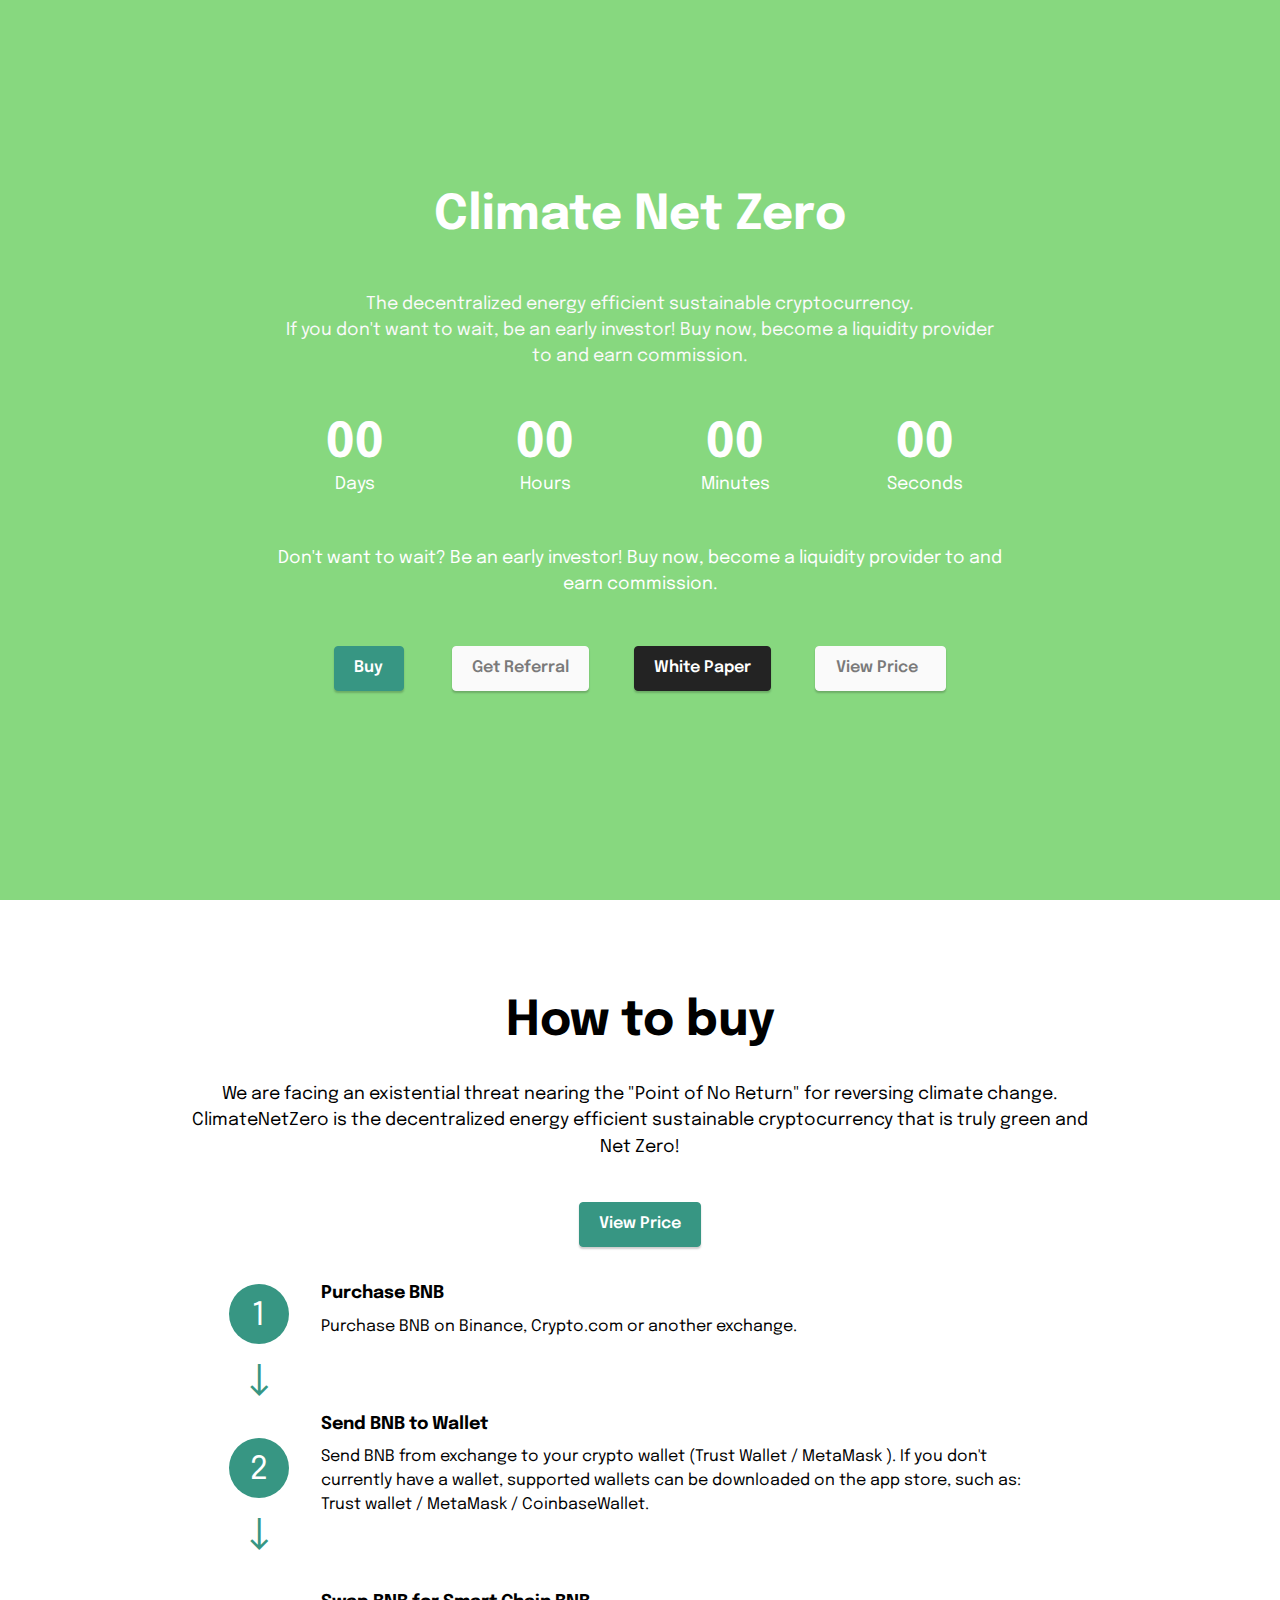
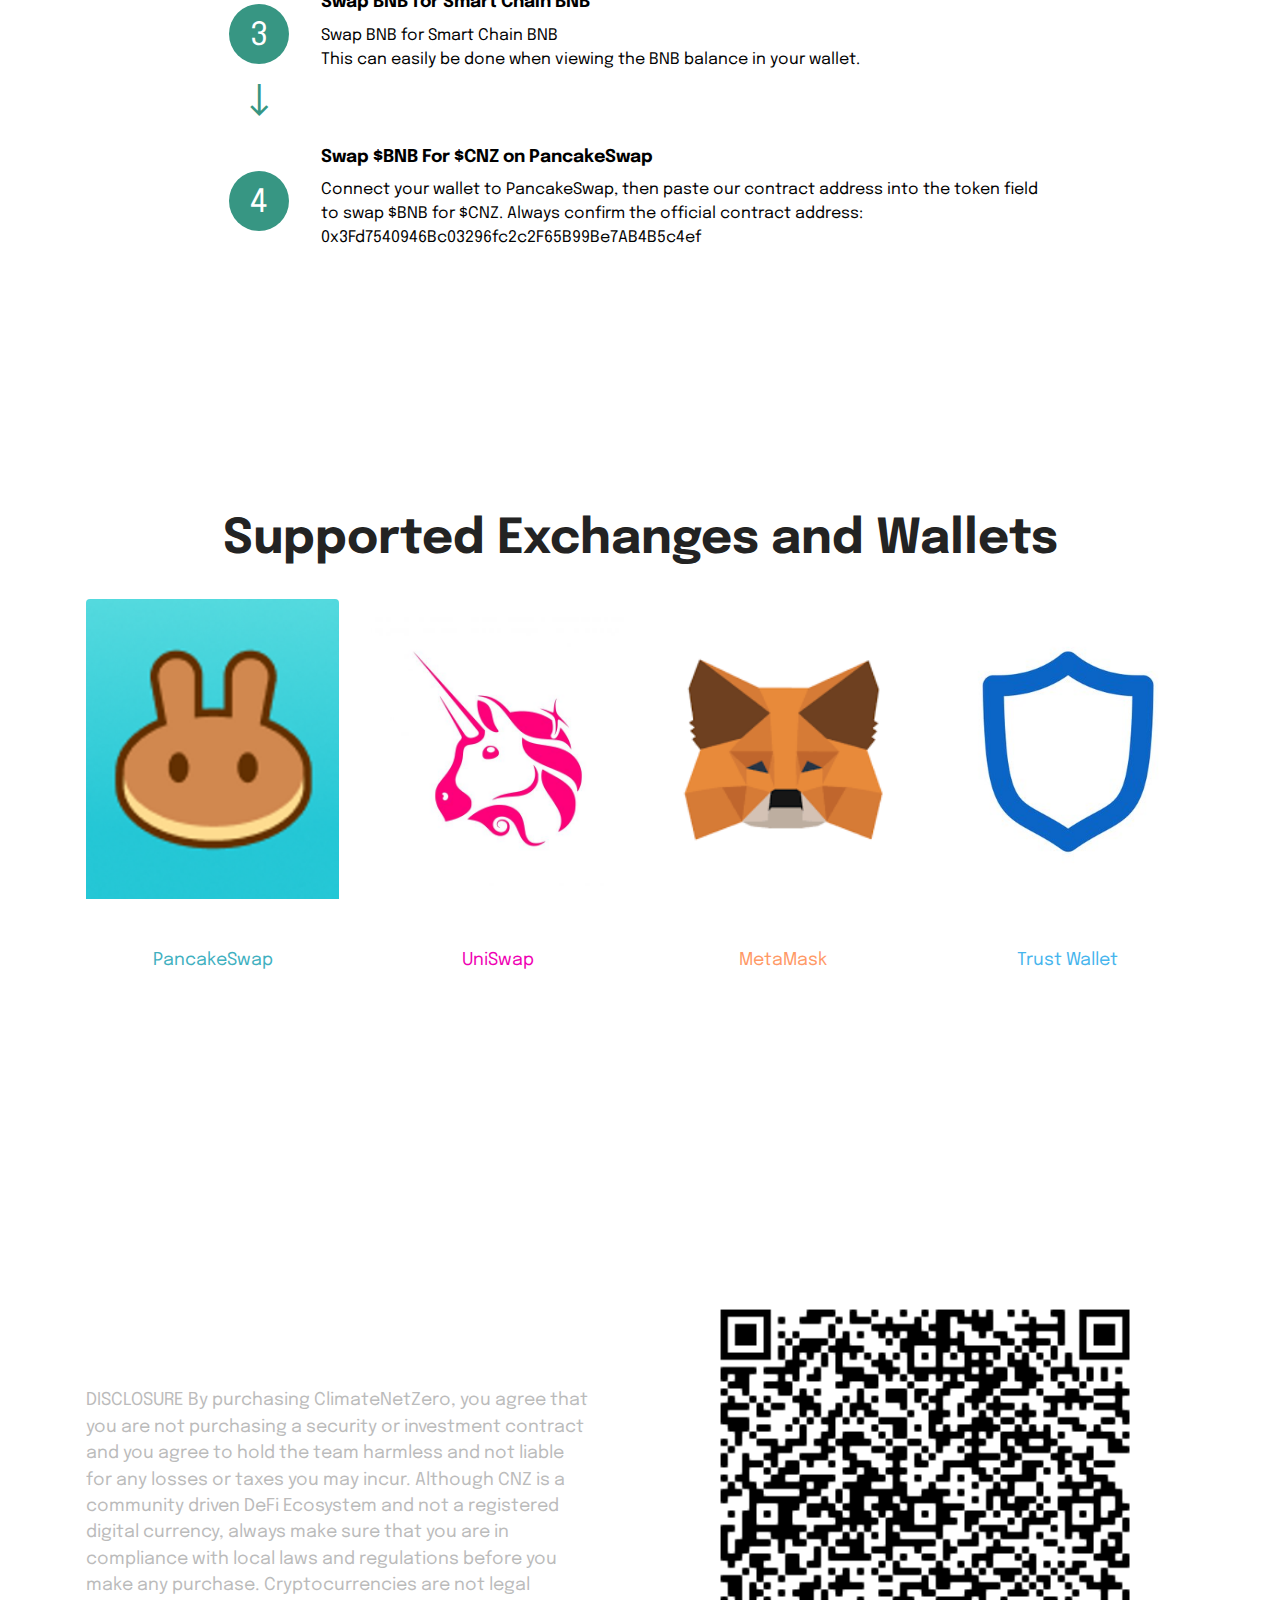
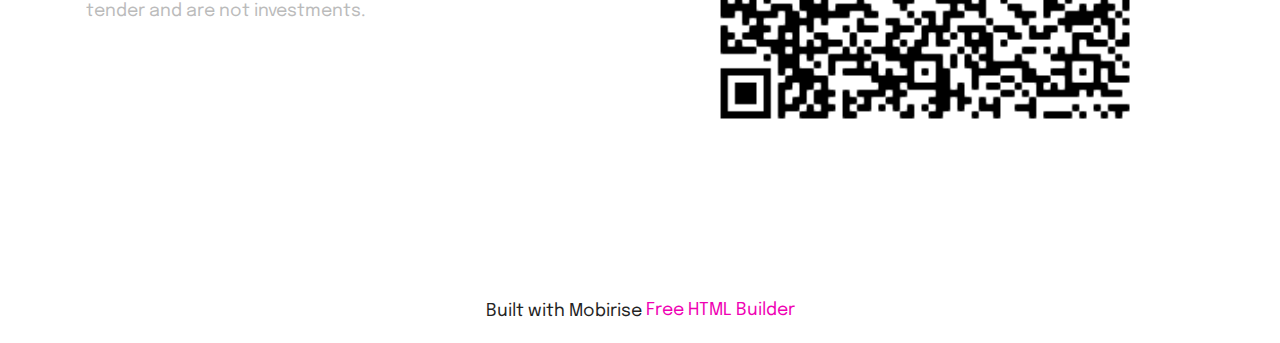
==== commit dbfc5d55: "Add files via upload" ====
--- a/index.html
+++ b/index.html
@@ -51,7 +51,7 @@
                 </div>
                 <p class="mbr-text mb-5 align-center mbr-fonts-style display-7">Don't want to wait? Be an early investor! Buy now, become a liquidity provider to and earn commission.</p>
                 
-                <div class="mbr-section-btn align-center mt-5"><a class="btn btn-secondary display-4" href="https://pancakeswap.finance/swap?outputCurrency=0x3Fd7540946Bc03296fc2c2F65B99Be7AB4B5c4ef&utm_source=http://thebittimes.com/token-CNZ-BSC-0x3Fd7540946Bc03296fc2c2F65B99Be7AB4B5c4ef.html&utm_medium=web&utm_campaign=TheBitTimes.Com" target="_blank">Buy</a> <a class="btn btn-white-outline display-4" href="index.html">&nbsp;</a> <a class="btn btn-white display-4" href="page1.html" target="_blank">Get Referral</a> <a class="btn btn-white-outline display-4" href="page1.html" target="_blank">&nbsp;&nbsp;</a> <a class="btn btn-black display-4" href="assets/files/White-PaperinProgress.pdf" target="_blank">White Paper</a></div>
+                <div class="mbr-section-btn align-center mt-5"><a class="btn btn-secondary display-4" href="https://pancakeswap.finance/swap?outputCurrency=0x3Fd7540946Bc03296fc2c2F65B99Be7AB4B5c4ef&utm_source=http://thebittimes.com/token-CNZ-BSC-0x3Fd7540946Bc03296fc2c2F65B99Be7AB4B5c4ef.html&utm_medium=web&utm_campaign=TheBitTimes.Com" target="_blank">Buy</a> <a class="btn btn-white-outline display-4" href="index.html">&nbsp;&nbsp;</a> <a class="btn btn-white display-4" href="page1.html" target="_blank">Get Referral</a> <a class="btn btn-white-outline display-4" href="page1.html" target="_blank">&nbsp;</a> <a class="btn btn-black display-4" href="assets/files/White-PaperinProgress.pdf" target="_blank">White Paper</a> <a class="btn btn-white-outline display-4" href="assets/files/White-PaperinProgress.pdf" target="_blank">&nbsp;</a> <a class="btn btn-white display-4" href="https://coinalpha.app/new-born/0x3fd7540946bc03296fc2c2f65b99be7ab4b5c4ef" target="_blank">View Price&nbsp;&nbsp;</a></div>
             </div>
         </div>
     </div>
@@ -70,7 +70,7 @@
                             <strong>How to buy</strong></h4>
                         <p class="mbr-text mbr-fonts-style mb-4 display-7">
                             We are facing an existential threat nearing the "Point of No Return" for reversing climate change. ClimateNetZero is the decentralized energy efficient sustainable cryptocurrency that is truly green and Net Zero!<br></p>
-                        
+                        <div class="mbr-section-btn"><a class="btn btn-secondary display-4" href="https://coinalpha.app/new-born/0x3fd7540946bc03296fc2c2f65b99be7ab4b5c4ef" target="_blank">View Price</a></div>
                     </div>
                 </div>
             </div>
@@ -212,7 +212,7 @@
             </div>
         </div>
     </div>
-</section><section class="display-7" style="padding: 0;align-items: center;justify-content: center;flex-wrap: wrap;    align-content: center;display: flex;position: relative;height: 4rem;"><a href="https://mobiri.se/" style="flex: 1 1;height: 4rem;position: absolute;width: 100%;z-index: 1;"><img alt="" style="height: 4rem;" src="[data-uri]"></a><p style="margin: 0;text-align: center;" class="display-7">Made with Mobirise &#8204;</p><a style="z-index:1" href="https://mobirise.com/web-page-maker.html">Web Page Creator</a></section><script src="assets/bootstrap/js/bootstrap.bundle.min.js"></script>  <script src="assets/smoothscroll/smooth-scroll.js"></script>  <script src="assets/ytplayer/index.js"></script>  <script src="assets/countdown/countdown.js"></script>  <script src="assets/vimeoplayer/player.js"></script>  <script src="assets/theme/js/script.js"></script>  
+</section><section class="display-7" style="padding: 0;align-items: center;justify-content: center;flex-wrap: wrap;    align-content: center;display: flex;position: relative;height: 4rem;"><a href="https://mobiri.se/" style="flex: 1 1;height: 4rem;position: absolute;width: 100%;z-index: 1;"><img alt="" style="height: 4rem;" src="[data-uri]"></a><p style="margin: 0;text-align: center;" class="display-7">Built with Mobirise &#8204;</p><a style="z-index:1" href="https://mobirise.com/html-builder.html">Free HTML Builder</a></section><script src="assets/bootstrap/js/bootstrap.bundle.min.js"></script>  <script src="assets/smoothscroll/smooth-scroll.js"></script>  <script src="assets/ytplayer/index.js"></script>  <script src="assets/countdown/countdown.js"></script>  <script src="assets/vimeoplayer/player.js"></script>  <script src="assets/theme/js/script.js"></script>  
   
   
 </body>
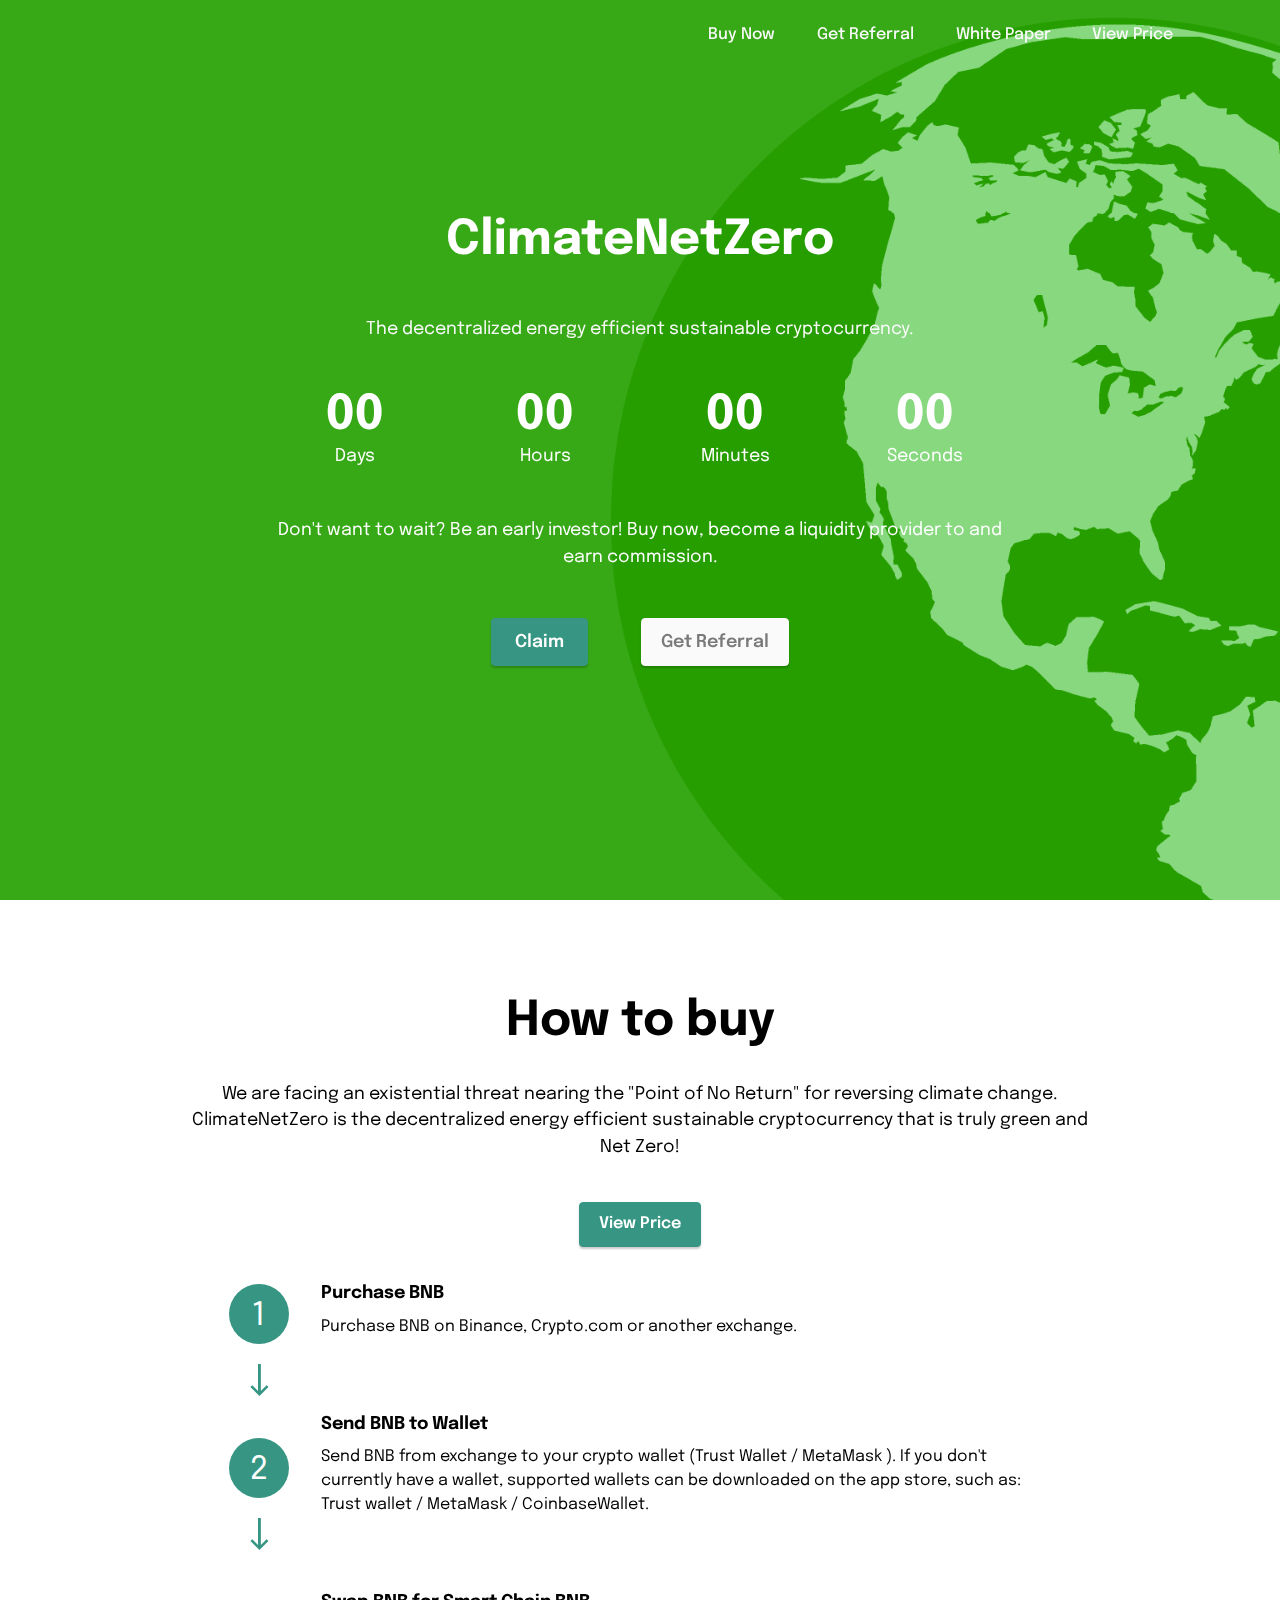
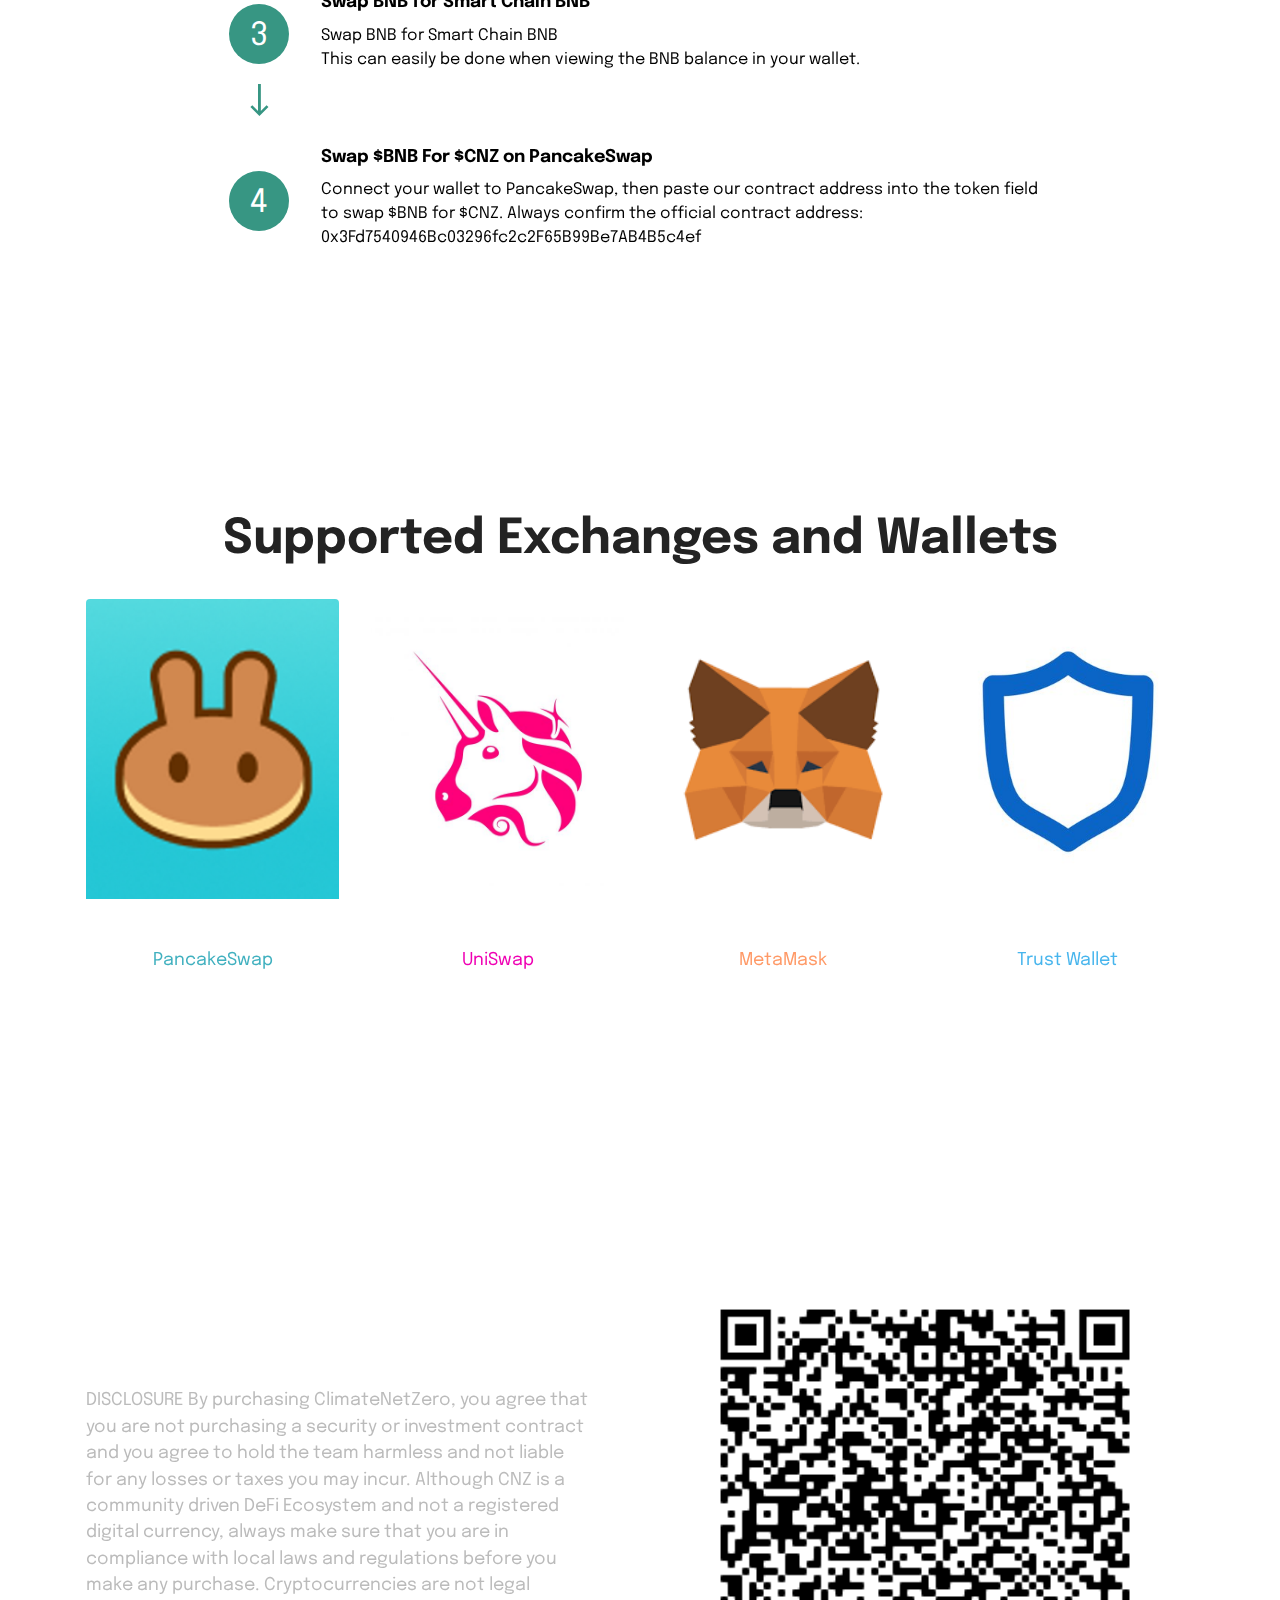
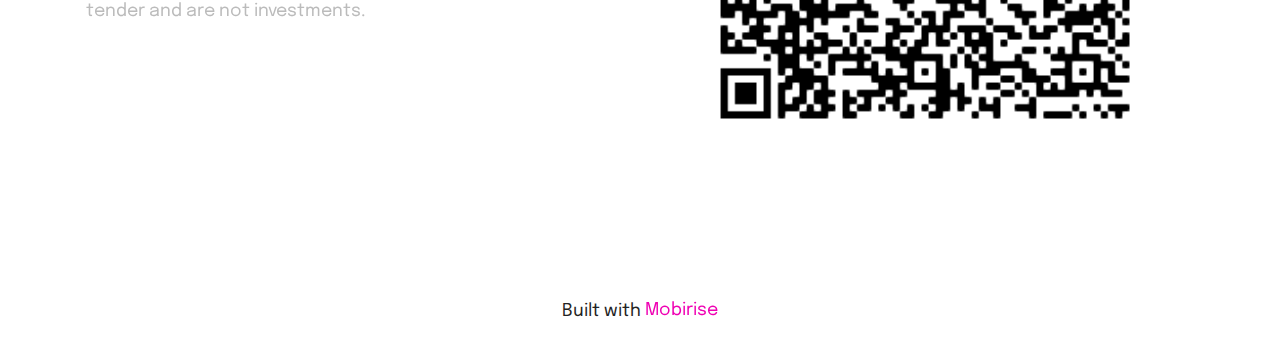
==== commit fc4bf824: "Add files via upload" ====
--- a/index.html
+++ b/index.html
@@ -10,7 +10,7 @@
   <meta property="og:image" content="">
   <meta name="twitter:title" content="Home">
   <meta name="viewport" content="width=device-width, initial-scale=1, minimum-scale=1">
-  <link rel="shortcut icon" href="assets/images/logo5.png" type="image/x-icon">
+  <link rel="shortcut icon" href="assets/images/logo.png" type="image/x-icon">
   <meta name="description" content="">
   
   
@@ -19,6 +19,8 @@
   <link rel="stylesheet" href="assets/bootstrap/css/bootstrap.min.css">
   <link rel="stylesheet" href="assets/bootstrap/css/bootstrap-grid.min.css">
   <link rel="stylesheet" href="assets/bootstrap/css/bootstrap-reboot.min.css">
+  <link rel="stylesheet" href="assets/parallax/jarallax.css">
+  <link rel="stylesheet" href="assets/dropdown/css/style.css">
   <link rel="stylesheet" href="assets/socicon/css/styles.css">
   <link rel="stylesheet" href="assets/theme/css/style.css">
   <link rel="preload" href="https://fonts.googleapis.com/css?family=Epilogue:100,200,300,400,500,600,700,800,900,100i,200i,300i,400i,500i,600i,700i,800i,900i&display=swap" as="style" onload="this.onload=null;this.rel='stylesheet'">
@@ -31,17 +33,44 @@
 </head>
 <body>
   
-  <section data-bs-version="5.1" class="countdown4 cid-t3u6pFYvmJ mbr-fullscreen" data-bg-video="https://www.youtube.com/watch?v=2W8LP3iUzeE" id="countdown4-5">
+  <section data-bs-version="5.1" class="menu menu1 cid-t3vpTaYqI1" once="menu" id="menu1-8">
+    
+
+    <nav class="navbar navbar-dropdown navbar-fixed-top navbar-expand-lg">
+        <div class="container">
+            <div class="navbar-brand">
+                
+                <span class="navbar-caption-wrap"><a class="navbar-caption text-white text-primary display-7" href="index.html">&nbsp;</a></span>
+            </div>
+            <button class="navbar-toggler" type="button" data-toggle="collapse" data-bs-toggle="collapse" data-target="#navbarSupportedContent" data-bs-target="#navbarSupportedContent" aria-controls="navbarNavAltMarkup" aria-expanded="false" aria-label="Toggle navigation">
+                <div class="hamburger">
+                    <span></span>
+                    <span></span>
+                    <span></span>
+                    <span></span>
+                </div>
+            </button>
+            <div class="collapse navbar-collapse" id="navbarSupportedContent">
+                <ul class="navbar-nav nav-dropdown nav-right" data-app-modern-menu="true"><li class="nav-item"><a class="nav-link link text-white display-4" href="https://mobiri.se">Buy Now</a>
+                    </li><li class="nav-item"><a class="nav-link link text-white text-primary display-4" href="page1.html" target="_blank">Get Referral</a></li>
+                    <li class="nav-item"><a class="nav-link link text-white text-primary display-4" href="assets/files/White-PaperinProgress.pdf" target="_blank">White Paper</a></li>
+                    <li class="nav-item"><a class="nav-link link text-white text-primary display-4" href="https://coinalpha.app/new-born/0x3fd7540946bc03296fc2c2f65b99be7ab4b5c4ef" target="_blank">View Price</a></li></ul>
+                
+                
+            </div>
+        </div>
+    </nav>
+</section>
+
+<section data-bs-version="5.1" class="countdown4 cid-t3u6pFYvmJ mbr-fullscreen mbr-parallax-background" id="countdown4-5">
     
     <div class="mbr-overlay" style="opacity: 0.5; background-color: rgb(15, 177, 0);">
     </div>
     <div class="container">
         <div class="row justify-content-center">
             <div class="col-lg-8">
-                <h3 class="mbr-section-title mb-5 align-center mbr-fonts-style display-2"><strong>Climate Net Zero</strong></h3>
-                <h4 class="mbr-section-subtitle mb-5 align-center mbr-fonts-style display-7">The decentralized energy efficient sustainable cryptocurrency.
-<div>
-</div><div>If you don't want to wait, be an early investor! Buy now, become a liquidity provider to and earn commission.</div></h4>
+                <h3 class="mbr-section-title mb-5 align-center mbr-fonts-style display-2"><strong>ClimateNetZero</strong></h3>
+                <h4 class="mbr-section-subtitle mb-5 align-center mbr-fonts-style display-7">The decentralized energy efficient sustainable cryptocurrency.</h4>
                 <div class="countdown-cont align-center mb-5">
                     <div class="daysCountdown col-xs-3 col-sm-3 col-md-3" title="Days"></div>
                     <div class="hoursCountdown col-xs-3 col-sm-3 col-md-3" title="Hours"></div>
@@ -51,7 +80,7 @@
                 </div>
                 <p class="mbr-text mb-5 align-center mbr-fonts-style display-7">Don't want to wait? Be an early investor! Buy now, become a liquidity provider to and earn commission.</p>
                 
-                <div class="mbr-section-btn align-center mt-5"><a class="btn btn-secondary display-4" href="https://pancakeswap.finance/swap?outputCurrency=0x3Fd7540946Bc03296fc2c2F65B99Be7AB4B5c4ef&utm_source=http://thebittimes.com/token-CNZ-BSC-0x3Fd7540946Bc03296fc2c2F65B99Be7AB4B5c4ef.html&utm_medium=web&utm_campaign=TheBitTimes.Com" target="_blank">Buy</a> <a class="btn btn-white-outline display-4" href="index.html">&nbsp;&nbsp;</a> <a class="btn btn-white display-4" href="page1.html" target="_blank">Get Referral</a> <a class="btn btn-white-outline display-4" href="page1.html" target="_blank">&nbsp;</a> <a class="btn btn-black display-4" href="assets/files/White-PaperinProgress.pdf" target="_blank">White Paper</a> <a class="btn btn-white-outline display-4" href="assets/files/White-PaperinProgress.pdf" target="_blank">&nbsp;</a> <a class="btn btn-white display-4" href="https://coinalpha.app/new-born/0x3fd7540946bc03296fc2c2f65b99be7ab4b5c4ef" target="_blank">View Price&nbsp;&nbsp;</a></div>
+                <div class="mbr-section-btn align-center mt-5"><a class="btn btn-secondary display-7" href="https://pancakeswap.finance/swap?outputCurrency=0x3Fd7540946Bc03296fc2c2F65B99Be7AB4B5c4ef&utm_source=http://thebittimes.com/token-CNZ-BSC-0x3Fd7540946Bc03296fc2c2F65B99Be7AB4B5c4ef.html&utm_medium=web&utm_campaign=TheBitTimes.Com" target="_blank">&nbsp;Claim&nbsp;<br></a>     <a class="btn btn-white-outline display-7" href="index.html">&nbsp; &nbsp;</a>             <a class="btn btn-white display-7" href="page1.html" target="_blank">Get Referral</a></div>
             </div>
         </div>
     </div>
@@ -212,7 +241,7 @@
             </div>
         </div>
     </div>
-</section><section class="display-7" style="padding: 0;align-items: center;justify-content: center;flex-wrap: wrap;    align-content: center;display: flex;position: relative;height: 4rem;"><a href="https://mobiri.se/" style="flex: 1 1;height: 4rem;position: absolute;width: 100%;z-index: 1;"><img alt="" style="height: 4rem;" src="[data-uri]"></a><p style="margin: 0;text-align: center;" class="display-7">Built with Mobirise &#8204;</p><a style="z-index:1" href="https://mobirise.com/html-builder.html">Free HTML Builder</a></section><script src="assets/bootstrap/js/bootstrap.bundle.min.js"></script>  <script src="assets/smoothscroll/smooth-scroll.js"></script>  <script src="assets/ytplayer/index.js"></script>  <script src="assets/countdown/countdown.js"></script>  <script src="assets/vimeoplayer/player.js"></script>  <script src="assets/theme/js/script.js"></script>  
+</section><section class="display-7" style="padding: 0;align-items: center;justify-content: center;flex-wrap: wrap;    align-content: center;display: flex;position: relative;height: 4rem;"><a href="https://mobiri.se/" style="flex: 1 1;height: 4rem;position: absolute;width: 100%;z-index: 1;"><img alt="" style="height: 4rem;" src="[data-uri]"></a><p style="margin: 0;text-align: center;" class="display-7">Built with &#8204;</p><a style="z-index:1" href="https://mobirise.com">Mobirise </a></section><script src="assets/bootstrap/js/bootstrap.bundle.min.js"></script>  <script src="assets/parallax/jarallax.js"></script>  <script src="assets/smoothscroll/smooth-scroll.js"></script>  <script src="assets/ytplayer/index.js"></script>  <script src="assets/countdown/countdown.js"></script>  <script src="assets/dropdown/js/navbar-dropdown.js"></script>  <script src="assets/theme/js/script.js"></script>  
   
   
 </body>
--- a/assets/parallax/jarallax.css
+++ b/assets/parallax/jarallax.css
@@ -0,0 +1,15 @@
+.jarallax {
+    position: relative;
+    z-index: 0;
+}
+.jarallax > .jarallax-img {
+    position: absolute;
+    object-fit: cover;
+    /* support for plugin https://github.com/bfred-it/object-fit-images */
+    font-family: 'object-fit: cover;';
+    top: 0;
+    left: 0;
+    width: 100%;
+    height: 100%;
+    z-index: -1;
+}--- a/assets/dropdown/css/style.css
+++ b/assets/dropdown/css/style.css
@@ -0,0 +1,265 @@
+.navbar-dropdown {
+  left: 0;
+  padding: 0;
+  position: absolute;
+  right: 0;
+  top: 0;
+  transition: all 0.45s ease;
+  z-index: 1030;
+  background: #282828; }
+  .navbar-dropdown .navbar-logo {
+    margin-right: 0.8rem;
+    transition: margin 0.3s ease-in-out;
+    vertical-align: middle; }
+    .navbar-dropdown .navbar-logo img {
+      height: 3.125rem;
+      transition: all 0.3s ease-in-out; }
+    .navbar-dropdown .navbar-logo.mbr-iconfont {
+      font-size: 3.125rem;
+      line-height: 3.125rem; }
+  .navbar-dropdown .navbar-caption {
+    font-weight: 700;
+    white-space: normal;
+    vertical-align: -4px;
+    line-height: 3.125rem !important; }
+    .navbar-dropdown .navbar-caption, .navbar-dropdown .navbar-caption:hover {
+      color: inherit;
+      text-decoration: none; }
+  .navbar-dropdown .mbr-iconfont + .navbar-caption {
+    vertical-align: -1px; }
+  .navbar-dropdown.navbar-fixed-top {
+    position: fixed; }
+  .navbar-dropdown .navbar-brand span {
+    vertical-align: -4px; }
+  .navbar-dropdown.bg-color.transparent {
+    background: none; }
+  .navbar-dropdown.navbar-short .navbar-brand {
+    padding: 0.625rem 0; }
+    .navbar-dropdown.navbar-short .navbar-brand span {
+      vertical-align: -1px; }
+  .navbar-dropdown.navbar-short .navbar-caption {
+    line-height: 2.375rem !important;
+    vertical-align: -2px; }
+  .navbar-dropdown.navbar-short .navbar-logo {
+    margin-right: 0.5rem; }
+    .navbar-dropdown.navbar-short .navbar-logo img {
+      height: 2.375rem; }
+    .navbar-dropdown.navbar-short .navbar-logo.mbr-iconfont {
+      font-size: 2.375rem;
+      line-height: 2.375rem; }
+  .navbar-dropdown.navbar-short .mbr-table-cell {
+    height: 3.625rem; }
+  .navbar-dropdown .navbar-close {
+    left: 0.6875rem;
+    position: fixed;
+    top: 0.75rem;
+    z-index: 1000; }
+  .navbar-dropdown .hamburger-icon {
+    content: "";
+    display: inline-block;
+    vertical-align: middle;
+    width: 16px;
+    -webkit-box-shadow: 0 -6px 0 1px #282828,0 0 0 1px #282828,0 6px 0 1px #282828;
+    -moz-box-shadow: 0 -6px 0 1px #282828,0 0 0 1px #282828,0 6px 0 1px #282828;
+    box-shadow: 0 -6px 0 1px #282828,0 0 0 1px #282828,0 6px 0 1px #282828; }
+
+.dropdown-menu .dropdown-toggle[data-toggle="dropdown-submenu"]::after {
+  border-bottom: 0.35em solid transparent;
+  border-left: 0.35em solid;
+  border-right: 0;
+  border-top: 0.35em solid transparent;
+  margin-left: 0.3rem; }
+
+.dropdown-menu .dropdown-item:focus {
+  outline: 0; }
+
+.nav-dropdown {
+  font-size: 0.75rem;
+  font-weight: 500;
+  height: auto !important; }
+  .nav-dropdown .nav-btn {
+    padding-left: 1rem; }
+  .nav-dropdown .link {
+    margin: .667em 1.667em;
+    font-weight: 500;
+    padding: 0;
+    transition: color .2s ease-in-out; }
+    .nav-dropdown .link.dropdown-toggle {
+      margin-right: 2.583em; }
+      .nav-dropdown .link.dropdown-toggle::after {
+        margin-left: .25rem;
+        border-top: 0.35em solid;
+        border-right: 0.35em solid transparent;
+        border-left: 0.35em solid transparent;
+        border-bottom: 0; }
+      .nav-dropdown .link.dropdown-toggle[aria-expanded="true"] {
+        margin: 0;
+        padding: 0.667em 3.263em  0.667em 1.667em; }
+  .nav-dropdown .link::after,
+  .nav-dropdown .dropdown-item::after {
+    color: inherit; }
+  .nav-dropdown .btn {
+    font-size: 0.75rem;
+    font-weight: 700;
+    letter-spacing: 0;
+    margin-bottom: 0;
+    padding-left: 1.25rem;
+    padding-right: 1.25rem; }
+  .nav-dropdown .dropdown-menu {
+    border-radius: 0;
+    border: 0;
+    left: 0;
+    margin: 0;
+    padding-bottom: 1.25rem;
+    padding-top: 1.25rem;
+    position: relative; }
+  .nav-dropdown .dropdown-submenu {
+    margin-left: 0.125rem;
+    top: 0; }
+  .nav-dropdown .dropdown-item {
+    font-weight: 500;
+    line-height: 2;
+    padding: 0.3846em 4.615em 0.3846em 1.5385em;
+    position: relative;
+    transition: color .2s ease-in-out, background-color .2s ease-in-out; }
+    .nav-dropdown .dropdown-item::after {
+      margin-top: -0.3077em;
+      position: absolute;
+      right: 1.1538em;
+      top: 50%; }
+    .nav-dropdown .dropdown-item:focus, .nav-dropdown .dropdown-item:hover {
+      background: none; }
+
+@media (max-width: 767px) {
+  .nav-dropdown.navbar-toggleable-sm {
+    bottom: 0;
+    display: none;
+    left: 0;
+    overflow-x: hidden;
+    position: fixed;
+    top: 0;
+    transform: translateX(-100%);
+    -ms-transform: translateX(-100%);
+    -webkit-transform: translateX(-100%);
+    width: 18.75rem;
+    z-index: 999; } }
+.nav-dropdown.navbar-toggleable-xl {
+  bottom: 0;
+  display: none;
+  left: 0;
+  overflow-x: hidden;
+  position: fixed;
+  top: 0;
+  transform: translateX(-100%);
+  -ms-transform: translateX(-100%);
+  -webkit-transform: translateX(-100%);
+  width: 18.75rem;
+  z-index: 999; }
+
+.nav-dropdown-sm {
+  display: block !important;
+  overflow-x: hidden;
+  overflow: auto;
+  padding-top: 3.875rem; }
+  .nav-dropdown-sm::after {
+    content: "";
+    display: block;
+    height: 3rem;
+    width: 100%; }
+  .nav-dropdown-sm.collapse.in ~ .navbar-close {
+    display: block !important; }
+  .nav-dropdown-sm.collapsing, .nav-dropdown-sm.collapse.in {
+    transform: translateX(0);
+    -ms-transform: translateX(0);
+    -webkit-transform: translateX(0);
+    transition: all 0.25s ease-out;
+    -webkit-transition: all 0.25s ease-out;
+    background: #282828; }
+  .nav-dropdown-sm.collapsing[aria-expanded="false"] {
+    transform: translateX(-100%);
+    -ms-transform: translateX(-100%);
+    -webkit-transform: translateX(-100%); }
+  .nav-dropdown-sm .nav-item {
+    display: block;
+    margin-left: 0 !important;
+    padding-left: 0; }
+  .nav-dropdown-sm .link,
+  .nav-dropdown-sm .dropdown-item {
+    border-top: 1px dotted rgba(255, 255, 255, 0.1);
+    font-size: 0.8125rem;
+    line-height: 1.6;
+    margin: 0 !important;
+    padding: 0.875rem 2.4rem 0.875rem 1.5625rem !important;
+    position: relative;
+    white-space: normal; }
+    .nav-dropdown-sm .link:focus, .nav-dropdown-sm .link:hover,
+    .nav-dropdown-sm .dropdown-item:focus,
+    .nav-dropdown-sm .dropdown-item:hover {
+      background: rgba(0, 0, 0, 0.2) !important;
+      color: #c0a375; }
+  .nav-dropdown-sm .nav-btn {
+    position: relative;
+    padding: 1.5625rem 1.5625rem 0 1.5625rem; }
+    .nav-dropdown-sm .nav-btn::before {
+      border-top: 1px dotted rgba(255, 255, 255, 0.1);
+      content: "";
+      left: 0;
+      position: absolute;
+      top: 0;
+      width: 100%; }
+    .nav-dropdown-sm .nav-btn + .nav-btn {
+      padding-top: 0.625rem; }
+      .nav-dropdown-sm .nav-btn + .nav-btn::before {
+        display: none; }
+  .nav-dropdown-sm .btn {
+    padding: 0.625rem 0; }
+  .nav-dropdown-sm .dropdown-toggle[data-toggle="dropdown-submenu"]::after {
+    margin-left: .25rem;
+    border-top: 0.35em solid;
+    border-right: 0.35em solid transparent;
+    border-left: 0.35em solid transparent;
+    border-bottom: 0; }
+  .nav-dropdown-sm .dropdown-toggle[data-toggle="dropdown-submenu"][aria-expanded="true"]::after {
+    border-top: 0;
+    border-right: 0.35em solid transparent;
+    border-left: 0.35em solid transparent;
+    border-bottom: 0.35em solid; }
+  .nav-dropdown-sm .dropdown-menu {
+    margin: 0;
+    padding: 0;
+    position: relative;
+    top: 0;
+    left: 0;
+    width: 100%;
+    border: 0;
+    float: none;
+    border-radius: 0;
+    background: none; }
+  .nav-dropdown-sm .dropdown-submenu {
+    left: 100%;
+    margin-left: 0.125rem;
+    margin-top: -1.25rem;
+    top: 0; }
+
+.navbar-toggleable-sm .nav-dropdown .dropdown-menu {
+  position: absolute; }
+
+.navbar-toggleable-sm .nav-dropdown .dropdown-submenu {
+  left: 100%;
+  margin-left: 0.125rem;
+  margin-top: -1.25rem;
+  top: 0; }
+
+.navbar-toggleable-sm.opened .nav-dropdown .dropdown-menu {
+  position: relative; }
+
+.navbar-toggleable-sm.opened .nav-dropdown .dropdown-submenu {
+  left: 0;
+  margin-left: 00rem;
+  margin-top: 0rem;
+  top: 0; }
+
+.is-builder .nav-dropdown.collapsing {
+  transition: none !important; }
+
+
--- a/assets/mobirise/css/mbr-additional.css
+++ b/assets/mobirise/css/mbr-additional.css
@@ -682,6 +682,9 @@
 a {
   transition: color 0.6s;
 }
+.cid-t3u6pFYvmJ {
+  background-image: url("../../../assets/images/704.png");
+}
 .cid-t3u6pFYvmJ .number-wrap {
   color: #ffffff;
   text-align: center;
@@ -737,6 +740,362 @@
 }
 .cid-t3u6pFYvmJ .mbr-section-subtitle {
   color: #fafafa;
+}
+.cid-t3u6pFYvmJ .mbr-text,
+.cid-t3u6pFYvmJ .mbr-section-btn {
+  color: #ffffff;
+}
+.cid-t3vpTaYqI1 {
+  z-index: 1000;
+  width: 100%;
+}
+.cid-t3vpTaYqI1 nav.navbar {
+  position: fixed;
+}
+.cid-t3vpTaYqI1 .dropdown-item:before {
+  font-family: Moririse2 !important;
+  content: "\e966";
+  display: inline-block;
+  width: 0;
+  position: absolute;
+  left: 1rem;
+  top: 0.5rem;
+  margin-right: 0.5rem;
+  line-height: 1;
+  font-size: inherit;
+  vertical-align: middle;
+  text-align: center;
+  overflow: hidden;
+  transform: scale(0, 1);
+  transition: all 0.25s ease-in-out;
+}
+.cid-t3vpTaYqI1 .dropdown-menu {
+  padding: 0;
+  border-radius: 4px;
+  box-shadow: 0 1px 3px 0 rgba(0, 0, 0, 0.1);
+}
+.cid-t3vpTaYqI1 .dropdown-item {
+  border-bottom: 1px solid #e6e6e6;
+}
+.cid-t3vpTaYqI1 .dropdown-item:hover,
+.cid-t3vpTaYqI1 .dropdown-item:focus {
+  background: #ef00b3 !important;
+  color: white !important;
+}
+.cid-t3vpTaYqI1 .dropdown-item:hover span {
+  color: white;
+}
+.cid-t3vpTaYqI1 .dropdown-item:first-child {
+  border-top-left-radius: 4px;
+  border-top-right-radius: 4px;
+}
+.cid-t3vpTaYqI1 .dropdown-item:last-child {
+  border-bottom: none;
+  border-bottom-left-radius: 4px;
+  border-bottom-right-radius: 4px;
+}
+.cid-t3vpTaYqI1 .nav-dropdown .link {
+  padding: 0 0.3em !important;
+  margin: 0.667em 1em !important;
+}
+.cid-t3vpTaYqI1 .nav-dropdown .link.dropdown-toggle::after {
+  margin-left: 0.5rem;
+  margin-top: 0.2rem;
+}
+.cid-t3vpTaYqI1 .nav-link {
+  position: relative;
+}
+.cid-t3vpTaYqI1 .container {
+  display: flex;
+  margin: auto;
+}
+@media (min-width: 992px) {
+  .cid-t3vpTaYqI1 .container {
+    flex-wrap: nowrap;
+  }
+}
+.cid-t3vpTaYqI1 .iconfont-wrapper {
+  color: #000000 !important;
+  font-size: 1.5rem;
+  padding-right: 0.5rem;
+}
+.cid-t3vpTaYqI1 .dropdown-menu,
+.cid-t3vpTaYqI1 .navbar.opened {
+  background: #bbbbbb !important;
+}
+.cid-t3vpTaYqI1 .nav-item:focus,
+.cid-t3vpTaYqI1 .nav-link:focus {
+  outline: none;
+}
+.cid-t3vpTaYqI1 .dropdown .dropdown-menu .dropdown-item {
+  width: auto;
+  transition: all 0.25s ease-in-out;
+}
+.cid-t3vpTaYqI1 .dropdown .dropdown-menu .dropdown-item::after {
+  right: 0.5rem;
+}
+.cid-t3vpTaYqI1 .dropdown .dropdown-menu .dropdown-item .mbr-iconfont {
+  margin-right: 0.5rem;
+  vertical-align: sub;
+}
+.cid-t3vpTaYqI1 .dropdown .dropdown-menu .dropdown-item .mbr-iconfont:before {
+  display: inline-block;
+  transform: scale(1, 1);
+  transition: all 0.25s ease-in-out;
+}
+.cid-t3vpTaYqI1 .collapsed .dropdown-menu .dropdown-item:before {
+  display: none;
+}
+.cid-t3vpTaYqI1 .collapsed .dropdown .dropdown-menu .dropdown-item {
+  padding: 0.235em 1.5em 0.235em 1.5em !important;
+  transition: none;
+  margin: 0 !important;
+}
+.cid-t3vpTaYqI1 .navbar {
+  min-height: 70px;
+  transition: all 0.3s;
+  border-bottom: 1px solid transparent;
+  background: rgba(187, 187, 187, 0);
+}
+.cid-t3vpTaYqI1 .navbar.opened {
+  transition: all 0.3s;
+}
+.cid-t3vpTaYqI1 .navbar .dropdown-item {
+  padding: 0.5rem 1.8rem;
+}
+.cid-t3vpTaYqI1 .navbar .navbar-logo img {
+  width: auto;
+}
+.cid-t3vpTaYqI1 .navbar .navbar-collapse {
+  justify-content: flex-end;
+  z-index: 1;
+}
+.cid-t3vpTaYqI1 .navbar.collapsed {
+  justify-content: center;
+}
+.cid-t3vpTaYqI1 .navbar.collapsed .nav-item .nav-link::before {
+  display: none;
+}
+.cid-t3vpTaYqI1 .navbar.collapsed.opened .dropdown-menu {
+  top: 0;
+}
+.cid-t3vpTaYqI1 .navbar.collapsed .dropdown-menu .dropdown-submenu {
+  left: 0 !important;
+}
+.cid-t3vpTaYqI1 .navbar.collapsed .dropdown-menu .dropdown-item:after {
+  right: auto;
+}
+.cid-t3vpTaYqI1 .navbar.collapsed .dropdown-menu .dropdown-toggle[data-toggle="dropdown-submenu"]:after {
+  margin-left: 0.5rem;
+  margin-top: 0.2rem;
+  border-top: 0.35em solid;
+  border-right: 0.35em solid transparent;
+  border-left: 0.35em solid transparent;
+  border-bottom: 0;
+  top: 41%;
+}
+.cid-t3vpTaYqI1 .navbar.collapsed ul.navbar-nav li {
+  margin: auto;
+}
+.cid-t3vpTaYqI1 .navbar.collapsed .dropdown-menu .dropdown-item {
+  padding: 0.25rem 1.5rem;
+  text-align: center;
+}
+.cid-t3vpTaYqI1 .navbar.collapsed .icons-menu {
+  padding-left: 0;
+  padding-right: 0;
+  padding-top: 0.5rem;
+  padding-bottom: 0.5rem;
+}
+@media (max-width: 991px) {
+  .cid-t3vpTaYqI1 .navbar .nav-item .nav-link::before {
+    display: none;
+  }
+  .cid-t3vpTaYqI1 .navbar.opened .dropdown-menu {
+    top: 0;
+  }
+  .cid-t3vpTaYqI1 .navbar .dropdown-menu .dropdown-submenu {
+    left: 0 !important;
+  }
+  .cid-t3vpTaYqI1 .navbar .dropdown-menu .dropdown-item:after {
+    right: auto;
+  }
+  .cid-t3vpTaYqI1 .navbar .dropdown-menu .dropdown-toggle[data-toggle="dropdown-submenu"]:after {
+    margin-left: 0.5rem;
+    margin-top: 0.2rem;
+    border-top: 0.35em solid;
+    border-right: 0.35em solid transparent;
+    border-left: 0.35em solid transparent;
+    border-bottom: 0;
+    top: 40%;
+  }
+  .cid-t3vpTaYqI1 .navbar .navbar-logo img {
+    height: 3rem !important;
+  }
+  .cid-t3vpTaYqI1 .navbar ul.navbar-nav li {
+    margin: auto;
+  }
+  .cid-t3vpTaYqI1 .navbar .dropdown-menu .dropdown-item {
+    padding: 0.25rem 1.5rem !important;
+    text-align: center;
+  }
+  .cid-t3vpTaYqI1 .navbar .navbar-brand {
+    flex-shrink: initial;
+    flex-basis: auto;
+    word-break: break-word;
+    padding-right: 2rem;
+  }
+  .cid-t3vpTaYqI1 .navbar .navbar-toggler {
+    flex-basis: auto;
+  }
+  .cid-t3vpTaYqI1 .navbar .icons-menu {
+    padding-left: 0;
+    padding-top: 0.5rem;
+    padding-bottom: 0.5rem;
+  }
+}
+.cid-t3vpTaYqI1 .navbar.navbar-short {
+  min-height: 60px;
+}
+.cid-t3vpTaYqI1 .navbar.navbar-short .navbar-logo img {
+  height: 2.5rem !important;
+}
+.cid-t3vpTaYqI1 .navbar.navbar-short .navbar-brand {
+  min-height: 60px;
+  padding: 0;
+}
+.cid-t3vpTaYqI1 .navbar-brand {
+  min-height: 70px;
+  flex-shrink: 0;
+  align-items: center;
+  margin-right: 0;
+  padding: 10px 0;
+  transition: all 0.3s;
+  word-break: break-word;
+  z-index: 1;
+}
+.cid-t3vpTaYqI1 .navbar-brand .navbar-caption {
+  line-height: inherit !important;
+}
+.cid-t3vpTaYqI1 .navbar-brand .navbar-logo a {
+  outline: none;
+}
+.cid-t3vpTaYqI1 .dropdown-item.active,
+.cid-t3vpTaYqI1 .dropdown-item:active {
+  background-color: transparent;
+}
+.cid-t3vpTaYqI1 .navbar-expand-lg .navbar-nav .nav-link {
+  padding: 0;
+}
+.cid-t3vpTaYqI1 .nav-dropdown .link.dropdown-toggle {
+  margin-right: 1.667em;
+}
+.cid-t3vpTaYqI1 .nav-dropdown .link.dropdown-toggle[aria-expanded="true"] {
+  margin-right: 0;
+  padding: 0.667em 1.667em;
+}
+.cid-t3vpTaYqI1 .navbar.navbar-expand-lg .dropdown .dropdown-menu {
+  background: #bbbbbb;
+}
+.cid-t3vpTaYqI1 .navbar.navbar-expand-lg .dropdown .dropdown-menu .dropdown-submenu {
+  margin: 0;
+  left: 100%;
+}
+.cid-t3vpTaYqI1 .navbar .dropdown.open > .dropdown-menu {
+  display: block;
+}
+.cid-t3vpTaYqI1 ul.navbar-nav {
+  flex-wrap: wrap;
+}
+.cid-t3vpTaYqI1 .navbar-buttons {
+  text-align: center;
+  min-width: 170px;
+}
+.cid-t3vpTaYqI1 button.navbar-toggler {
+  outline: none;
+  width: 31px;
+  height: 20px;
+  cursor: pointer;
+  transition: all 0.2s;
+  position: relative;
+  align-self: center;
+}
+.cid-t3vpTaYqI1 button.navbar-toggler .hamburger span {
+  position: absolute;
+  right: 0;
+  width: 30px;
+  height: 2px;
+  border-right: 5px;
+  background-color: #000000;
+}
+.cid-t3vpTaYqI1 button.navbar-toggler .hamburger span:nth-child(1) {
+  top: 0;
+  transition: all 0.2s;
+}
+.cid-t3vpTaYqI1 button.navbar-toggler .hamburger span:nth-child(2) {
+  top: 8px;
+  transition: all 0.15s;
+}
+.cid-t3vpTaYqI1 button.navbar-toggler .hamburger span:nth-child(3) {
+  top: 8px;
+  transition: all 0.15s;
+}
+.cid-t3vpTaYqI1 button.navbar-toggler .hamburger span:nth-child(4) {
+  top: 16px;
+  transition: all 0.2s;
+}
+.cid-t3vpTaYqI1 nav.opened .hamburger span:nth-child(1) {
+  top: 8px;
+  width: 0;
+  opacity: 0;
+  right: 50%;
+  transition: all 0.2s;
+}
+.cid-t3vpTaYqI1 nav.opened .hamburger span:nth-child(2) {
+  transform: rotate(45deg);
+  transition: all 0.25s;
+}
+.cid-t3vpTaYqI1 nav.opened .hamburger span:nth-child(3) {
+  transform: rotate(-45deg);
+  transition: all 0.25s;
+}
+.cid-t3vpTaYqI1 nav.opened .hamburger span:nth-child(4) {
+  top: 8px;
+  width: 0;
+  opacity: 0;
+  right: 50%;
+  transition: all 0.2s;
+}
+.cid-t3vpTaYqI1 .navbar-dropdown {
+  padding: 0 1rem;
+  position: fixed;
+}
+.cid-t3vpTaYqI1 a.nav-link {
+  display: flex;
+  align-items: center;
+  justify-content: center;
+}
+.cid-t3vpTaYqI1 .icons-menu {
+  flex-wrap: nowrap;
+  display: flex;
+  justify-content: center;
+  padding-left: 1rem;
+  padding-right: 1rem;
+  padding-top: 0.3rem;
+  text-align: center;
+}
+@media screen and (-ms-high-contrast: active), (-ms-high-contrast: none) {
+  .cid-t3vpTaYqI1 .navbar {
+    height: 70px;
+  }
+  .cid-t3vpTaYqI1 .navbar.opened {
+    height: auto;
+  }
+  .cid-t3vpTaYqI1 .nav-item .nav-link:hover::before {
+    width: 175%;
+    max-width: calc(100% + 2rem);
+    left: -1rem;
+  }
 }
 .cid-sFGBbGYuTc {
   padding-top: 6rem;
--- a/assets/mobirise/css/mbr-additional.css
+++ b/assets/mobirise/css/mbr-additional.css
@@ -682,6 +682,9 @@
 a {
   transition: color 0.6s;
 }
+.cid-t3u6pFYvmJ {
+  background-image: url("../../../assets/images/704.png");
+}
 .cid-t3u6pFYvmJ .number-wrap {
   color: #ffffff;
   text-align: center;
@@ -737,6 +740,362 @@
 }
 .cid-t3u6pFYvmJ .mbr-section-subtitle {
   color: #fafafa;
+}
+.cid-t3u6pFYvmJ .mbr-text,
+.cid-t3u6pFYvmJ .mbr-section-btn {
+  color: #ffffff;
+}
+.cid-t3vpTaYqI1 {
+  z-index: 1000;
+  width: 100%;
+}
+.cid-t3vpTaYqI1 nav.navbar {
+  position: fixed;
+}
+.cid-t3vpTaYqI1 .dropdown-item:before {
+  font-family: Moririse2 !important;
+  content: "\e966";
+  display: inline-block;
+  width: 0;
+  position: absolute;
+  left: 1rem;
+  top: 0.5rem;
+  margin-right: 0.5rem;
+  line-height: 1;
+  font-size: inherit;
+  vertical-align: middle;
+  text-align: center;
+  overflow: hidden;
+  transform: scale(0, 1);
+  transition: all 0.25s ease-in-out;
+}
+.cid-t3vpTaYqI1 .dropdown-menu {
+  padding: 0;
+  border-radius: 4px;
+  box-shadow: 0 1px 3px 0 rgba(0, 0, 0, 0.1);
+}
+.cid-t3vpTaYqI1 .dropdown-item {
+  border-bottom: 1px solid #e6e6e6;
+}
+.cid-t3vpTaYqI1 .dropdown-item:hover,
+.cid-t3vpTaYqI1 .dropdown-item:focus {
+  background: #ef00b3 !important;
+  color: white !important;
+}
+.cid-t3vpTaYqI1 .dropdown-item:hover span {
+  color: white;
+}
+.cid-t3vpTaYqI1 .dropdown-item:first-child {
+  border-top-left-radius: 4px;
+  border-top-right-radius: 4px;
+}
+.cid-t3vpTaYqI1 .dropdown-item:last-child {
+  border-bottom: none;
+  border-bottom-left-radius: 4px;
+  border-bottom-right-radius: 4px;
+}
+.cid-t3vpTaYqI1 .nav-dropdown .link {
+  padding: 0 0.3em !important;
+  margin: 0.667em 1em !important;
+}
+.cid-t3vpTaYqI1 .nav-dropdown .link.dropdown-toggle::after {
+  margin-left: 0.5rem;
+  margin-top: 0.2rem;
+}
+.cid-t3vpTaYqI1 .nav-link {
+  position: relative;
+}
+.cid-t3vpTaYqI1 .container {
+  display: flex;
+  margin: auto;
+}
+@media (min-width: 992px) {
+  .cid-t3vpTaYqI1 .container {
+    flex-wrap: nowrap;
+  }
+}
+.cid-t3vpTaYqI1 .iconfont-wrapper {
+  color: #000000 !important;
+  font-size: 1.5rem;
+  padding-right: 0.5rem;
+}
+.cid-t3vpTaYqI1 .dropdown-menu,
+.cid-t3vpTaYqI1 .navbar.opened {
+  background: #bbbbbb !important;
+}
+.cid-t3vpTaYqI1 .nav-item:focus,
+.cid-t3vpTaYqI1 .nav-link:focus {
+  outline: none;
+}
+.cid-t3vpTaYqI1 .dropdown .dropdown-menu .dropdown-item {
+  width: auto;
+  transition: all 0.25s ease-in-out;
+}
+.cid-t3vpTaYqI1 .dropdown .dropdown-menu .dropdown-item::after {
+  right: 0.5rem;
+}
+.cid-t3vpTaYqI1 .dropdown .dropdown-menu .dropdown-item .mbr-iconfont {
+  margin-right: 0.5rem;
+  vertical-align: sub;
+}
+.cid-t3vpTaYqI1 .dropdown .dropdown-menu .dropdown-item .mbr-iconfont:before {
+  display: inline-block;
+  transform: scale(1, 1);
+  transition: all 0.25s ease-in-out;
+}
+.cid-t3vpTaYqI1 .collapsed .dropdown-menu .dropdown-item:before {
+  display: none;
+}
+.cid-t3vpTaYqI1 .collapsed .dropdown .dropdown-menu .dropdown-item {
+  padding: 0.235em 1.5em 0.235em 1.5em !important;
+  transition: none;
+  margin: 0 !important;
+}
+.cid-t3vpTaYqI1 .navbar {
+  min-height: 70px;
+  transition: all 0.3s;
+  border-bottom: 1px solid transparent;
+  background: rgba(187, 187, 187, 0);
+}
+.cid-t3vpTaYqI1 .navbar.opened {
+  transition: all 0.3s;
+}
+.cid-t3vpTaYqI1 .navbar .dropdown-item {
+  padding: 0.5rem 1.8rem;
+}
+.cid-t3vpTaYqI1 .navbar .navbar-logo img {
+  width: auto;
+}
+.cid-t3vpTaYqI1 .navbar .navbar-collapse {
+  justify-content: flex-end;
+  z-index: 1;
+}
+.cid-t3vpTaYqI1 .navbar.collapsed {
+  justify-content: center;
+}
+.cid-t3vpTaYqI1 .navbar.collapsed .nav-item .nav-link::before {
+  display: none;
+}
+.cid-t3vpTaYqI1 .navbar.collapsed.opened .dropdown-menu {
+  top: 0;
+}
+.cid-t3vpTaYqI1 .navbar.collapsed .dropdown-menu .dropdown-submenu {
+  left: 0 !important;
+}
+.cid-t3vpTaYqI1 .navbar.collapsed .dropdown-menu .dropdown-item:after {
+  right: auto;
+}
+.cid-t3vpTaYqI1 .navbar.collapsed .dropdown-menu .dropdown-toggle[data-toggle="dropdown-submenu"]:after {
+  margin-left: 0.5rem;
+  margin-top: 0.2rem;
+  border-top: 0.35em solid;
+  border-right: 0.35em solid transparent;
+  border-left: 0.35em solid transparent;
+  border-bottom: 0;
+  top: 41%;
+}
+.cid-t3vpTaYqI1 .navbar.collapsed ul.navbar-nav li {
+  margin: auto;
+}
+.cid-t3vpTaYqI1 .navbar.collapsed .dropdown-menu .dropdown-item {
+  padding: 0.25rem 1.5rem;
+  text-align: center;
+}
+.cid-t3vpTaYqI1 .navbar.collapsed .icons-menu {
+  padding-left: 0;
+  padding-right: 0;
+  padding-top: 0.5rem;
+  padding-bottom: 0.5rem;
+}
+@media (max-width: 991px) {
+  .cid-t3vpTaYqI1 .navbar .nav-item .nav-link::before {
+    display: none;
+  }
+  .cid-t3vpTaYqI1 .navbar.opened .dropdown-menu {
+    top: 0;
+  }
+  .cid-t3vpTaYqI1 .navbar .dropdown-menu .dropdown-submenu {
+    left: 0 !important;
+  }
+  .cid-t3vpTaYqI1 .navbar .dropdown-menu .dropdown-item:after {
+    right: auto;
+  }
+  .cid-t3vpTaYqI1 .navbar .dropdown-menu .dropdown-toggle[data-toggle="dropdown-submenu"]:after {
+    margin-left: 0.5rem;
+    margin-top: 0.2rem;
+    border-top: 0.35em solid;
+    border-right: 0.35em solid transparent;
+    border-left: 0.35em solid transparent;
+    border-bottom: 0;
+    top: 40%;
+  }
+  .cid-t3vpTaYqI1 .navbar .navbar-logo img {
+    height: 3rem !important;
+  }
+  .cid-t3vpTaYqI1 .navbar ul.navbar-nav li {
+    margin: auto;
+  }
+  .cid-t3vpTaYqI1 .navbar .dropdown-menu .dropdown-item {
+    padding: 0.25rem 1.5rem !important;
+    text-align: center;
+  }
+  .cid-t3vpTaYqI1 .navbar .navbar-brand {
+    flex-shrink: initial;
+    flex-basis: auto;
+    word-break: break-word;
+    padding-right: 2rem;
+  }
+  .cid-t3vpTaYqI1 .navbar .navbar-toggler {
+    flex-basis: auto;
+  }
+  .cid-t3vpTaYqI1 .navbar .icons-menu {
+    padding-left: 0;
+    padding-top: 0.5rem;
+    padding-bottom: 0.5rem;
+  }
+}
+.cid-t3vpTaYqI1 .navbar.navbar-short {
+  min-height: 60px;
+}
+.cid-t3vpTaYqI1 .navbar.navbar-short .navbar-logo img {
+  height: 2.5rem !important;
+}
+.cid-t3vpTaYqI1 .navbar.navbar-short .navbar-brand {
+  min-height: 60px;
+  padding: 0;
+}
+.cid-t3vpTaYqI1 .navbar-brand {
+  min-height: 70px;
+  flex-shrink: 0;
+  align-items: center;
+  margin-right: 0;
+  padding: 10px 0;
+  transition: all 0.3s;
+  word-break: break-word;
+  z-index: 1;
+}
+.cid-t3vpTaYqI1 .navbar-brand .navbar-caption {
+  line-height: inherit !important;
+}
+.cid-t3vpTaYqI1 .navbar-brand .navbar-logo a {
+  outline: none;
+}
+.cid-t3vpTaYqI1 .dropdown-item.active,
+.cid-t3vpTaYqI1 .dropdown-item:active {
+  background-color: transparent;
+}
+.cid-t3vpTaYqI1 .navbar-expand-lg .navbar-nav .nav-link {
+  padding: 0;
+}
+.cid-t3vpTaYqI1 .nav-dropdown .link.dropdown-toggle {
+  margin-right: 1.667em;
+}
+.cid-t3vpTaYqI1 .nav-dropdown .link.dropdown-toggle[aria-expanded="true"] {
+  margin-right: 0;
+  padding: 0.667em 1.667em;
+}
+.cid-t3vpTaYqI1 .navbar.navbar-expand-lg .dropdown .dropdown-menu {
+  background: #bbbbbb;
+}
+.cid-t3vpTaYqI1 .navbar.navbar-expand-lg .dropdown .dropdown-menu .dropdown-submenu {
+  margin: 0;
+  left: 100%;
+}
+.cid-t3vpTaYqI1 .navbar .dropdown.open > .dropdown-menu {
+  display: block;
+}
+.cid-t3vpTaYqI1 ul.navbar-nav {
+  flex-wrap: wrap;
+}
+.cid-t3vpTaYqI1 .navbar-buttons {
+  text-align: center;
+  min-width: 170px;
+}
+.cid-t3vpTaYqI1 button.navbar-toggler {
+  outline: none;
+  width: 31px;
+  height: 20px;
+  cursor: pointer;
+  transition: all 0.2s;
+  position: relative;
+  align-self: center;
+}
+.cid-t3vpTaYqI1 button.navbar-toggler .hamburger span {
+  position: absolute;
+  right: 0;
+  width: 30px;
+  height: 2px;
+  border-right: 5px;
+  background-color: #000000;
+}
+.cid-t3vpTaYqI1 button.navbar-toggler .hamburger span:nth-child(1) {
+  top: 0;
+  transition: all 0.2s;
+}
+.cid-t3vpTaYqI1 button.navbar-toggler .hamburger span:nth-child(2) {
+  top: 8px;
+  transition: all 0.15s;
+}
+.cid-t3vpTaYqI1 button.navbar-toggler .hamburger span:nth-child(3) {
+  top: 8px;
+  transition: all 0.15s;
+}
+.cid-t3vpTaYqI1 button.navbar-toggler .hamburger span:nth-child(4) {
+  top: 16px;
+  transition: all 0.2s;
+}
+.cid-t3vpTaYqI1 nav.opened .hamburger span:nth-child(1) {
+  top: 8px;
+  width: 0;
+  opacity: 0;
+  right: 50%;
+  transition: all 0.2s;
+}
+.cid-t3vpTaYqI1 nav.opened .hamburger span:nth-child(2) {
+  transform: rotate(45deg);
+  transition: all 0.25s;
+}
+.cid-t3vpTaYqI1 nav.opened .hamburger span:nth-child(3) {
+  transform: rotate(-45deg);
+  transition: all 0.25s;
+}
+.cid-t3vpTaYqI1 nav.opened .hamburger span:nth-child(4) {
+  top: 8px;
+  width: 0;
+  opacity: 0;
+  right: 50%;
+  transition: all 0.2s;
+}
+.cid-t3vpTaYqI1 .navbar-dropdown {
+  padding: 0 1rem;
+  position: fixed;
+}
+.cid-t3vpTaYqI1 a.nav-link {
+  display: flex;
+  align-items: center;
+  justify-content: center;
+}
+.cid-t3vpTaYqI1 .icons-menu {
+  flex-wrap: nowrap;
+  display: flex;
+  justify-content: center;
+  padding-left: 1rem;
+  padding-right: 1rem;
+  padding-top: 0.3rem;
+  text-align: center;
+}
+@media screen and (-ms-high-contrast: active), (-ms-high-contrast: none) {
+  .cid-t3vpTaYqI1 .navbar {
+    height: 70px;
+  }
+  .cid-t3vpTaYqI1 .navbar.opened {
+    height: auto;
+  }
+  .cid-t3vpTaYqI1 .nav-item .nav-link:hover::before {
+    width: 175%;
+    max-width: calc(100% + 2rem);
+    left: -1rem;
+  }
 }
 .cid-sFGBbGYuTc {
   padding-top: 6rem;
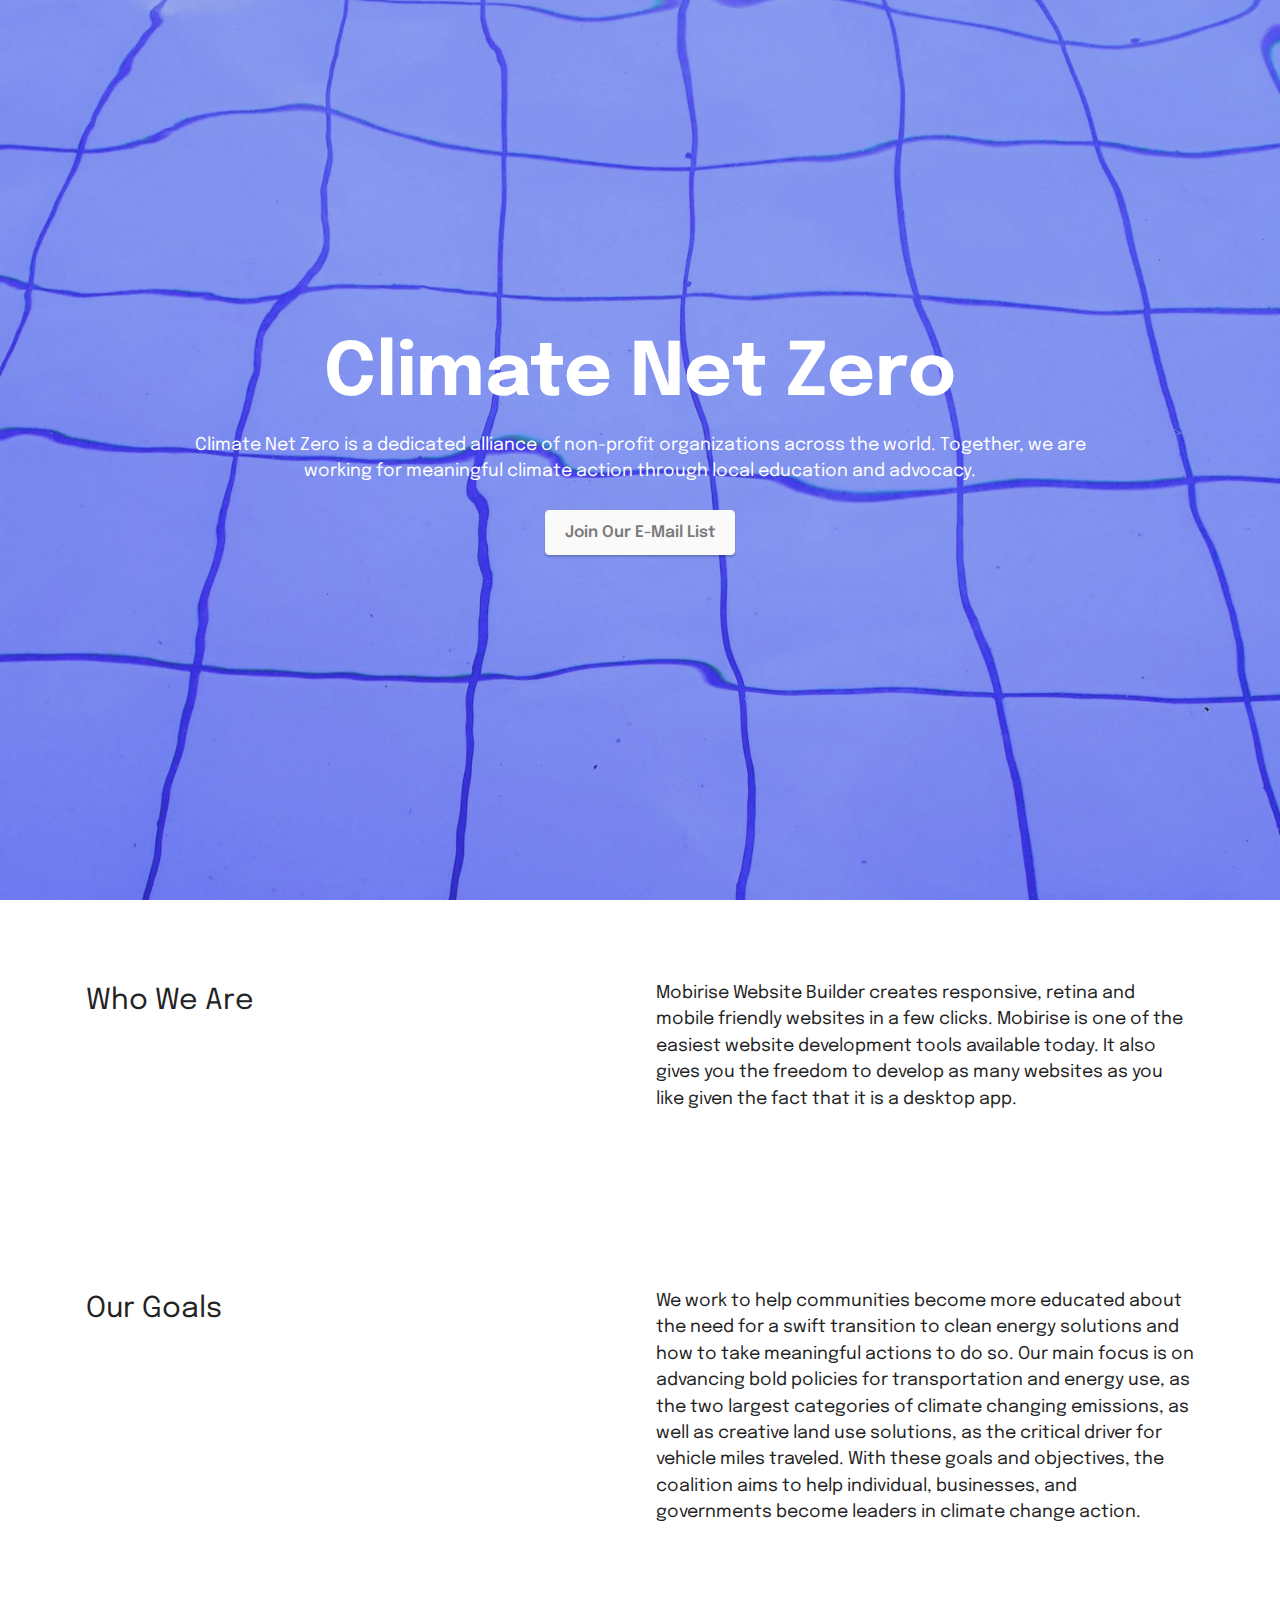
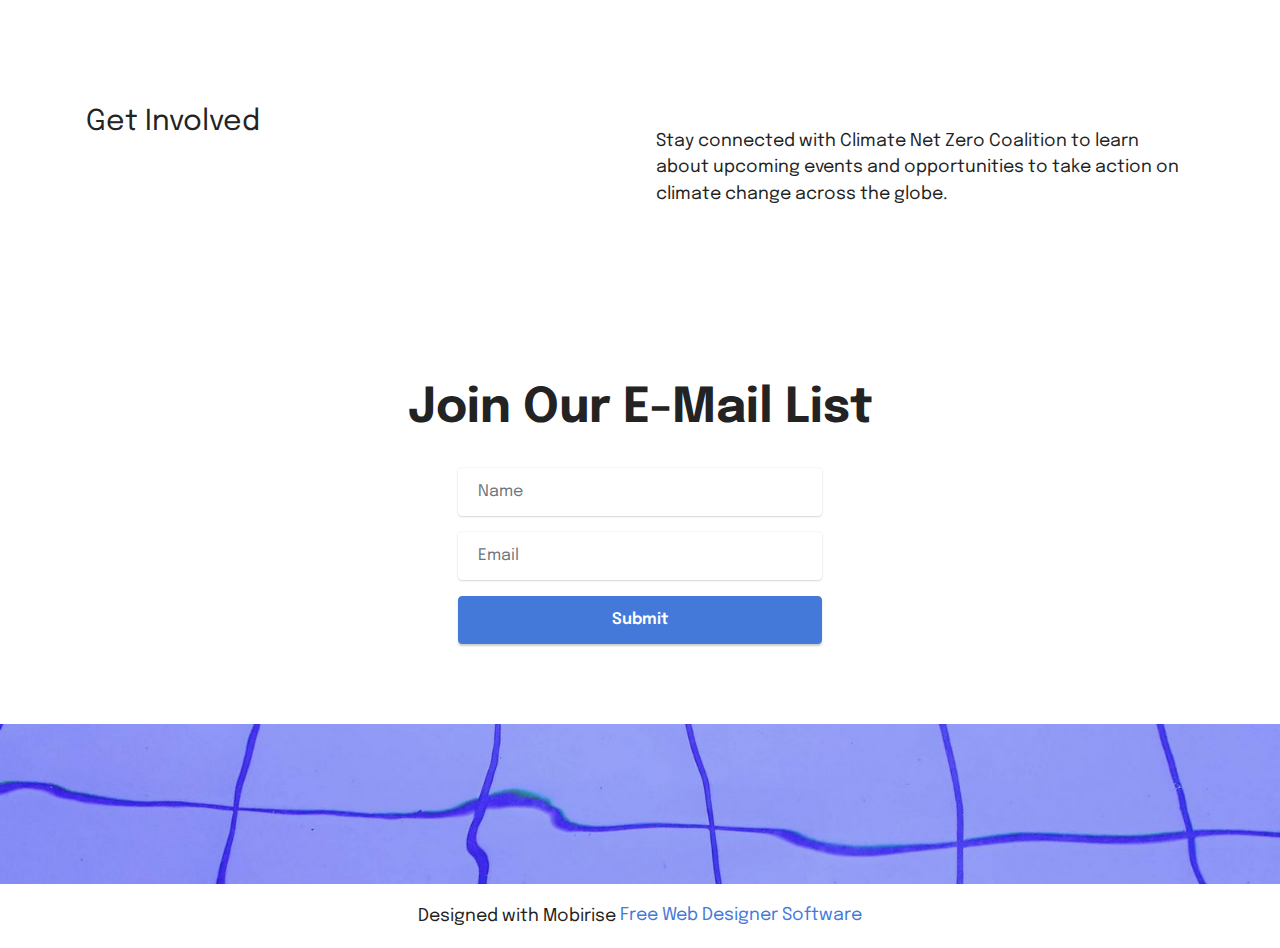
==== commit c93e8460: "Add files via upload" ====
--- a/index.html
+++ b/index.html
@@ -1,16 +1,16 @@
 <!DOCTYPE html>
 <html  >
 <head>
-  <!-- Site made with Mobirise Website Builder v5.6.5, https://mobirise.com -->
+  <!-- Site made with Mobirise Website Builder v5.6.8, https://mobirise.com -->
   <meta charset="UTF-8">
   <meta http-equiv="X-UA-Compatible" content="IE=edge">
-  <meta name="generator" content="Mobirise v5.6.5, mobirise.com">
+  <meta name="generator" content="Mobirise v5.6.8, mobirise.com">
   <meta name="twitter:card" content="summary_large_image"/>
   <meta name="twitter:image:src" content="">
   <meta property="og:image" content="">
   <meta name="twitter:title" content="Home">
   <meta name="viewport" content="width=device-width, initial-scale=1, minimum-scale=1">
-  <link rel="shortcut icon" href="assets/images/logo.png" type="image/x-icon">
+  <link rel="shortcut icon" href="assets/images/logo5.png" type="image/x-icon">
   <meta name="description" content="">
   
   
@@ -19,9 +19,6 @@
   <link rel="stylesheet" href="assets/bootstrap/css/bootstrap.min.css">
   <link rel="stylesheet" href="assets/bootstrap/css/bootstrap-grid.min.css">
   <link rel="stylesheet" href="assets/bootstrap/css/bootstrap-reboot.min.css">
-  <link rel="stylesheet" href="assets/parallax/jarallax.css">
-  <link rel="stylesheet" href="assets/dropdown/css/style.css">
-  <link rel="stylesheet" href="assets/socicon/css/styles.css">
   <link rel="stylesheet" href="assets/theme/css/style.css">
   <link rel="preload" href="https://fonts.googleapis.com/css?family=Epilogue:100,200,300,400,500,600,700,800,900,100i,200i,300i,400i,500i,600i,700i,800i,900i&display=swap" as="style" onload="this.onload=null;this.rel='stylesheet'">
   <noscript><link rel="stylesheet" href="https://fonts.googleapis.com/css?family=Epilogue:100,200,300,400,500,600,700,800,900,100i,200i,300i,400i,500i,600i,700i,800i,900i&display=swap"></noscript>
@@ -33,215 +30,129 @@
 </head>
 <body>
   
-  <section data-bs-version="5.1" class="menu menu1 cid-t3vpTaYqI1" once="menu" id="menu1-8">
+  <section data-bs-version="5.1" class="header6 cid-t6CApC5nXy mbr-fullscreen" id="header6-9">
+
     
 
-    <nav class="navbar navbar-dropdown navbar-fixed-top navbar-expand-lg">
-        <div class="container">
-            <div class="navbar-brand">
+    
+    <div class="mbr-overlay" style="opacity: 0.2; background-color: rgb(68, 121, 217);"></div>
+
+    <div class="align-center container">
+        <div class="row justify-content-center">
+            <div class="col-12 col-lg-10">
+                <h1 class="mbr-section-title mbr-fonts-style mbr-white mb-3 display-1"><strong>Climate Net Zero</strong></h1>
                 
-                <span class="navbar-caption-wrap"><a class="navbar-caption text-white text-primary display-7" href="index.html">&nbsp;</a></span>
-            </div>
-            <button class="navbar-toggler" type="button" data-toggle="collapse" data-bs-toggle="collapse" data-target="#navbarSupportedContent" data-bs-target="#navbarSupportedContent" aria-controls="navbarNavAltMarkup" aria-expanded="false" aria-label="Toggle navigation">
-                <div class="hamburger">
-                    <span></span>
-                    <span></span>
-                    <span></span>
-                    <span></span>
-                </div>
-            </button>
-            <div class="collapse navbar-collapse" id="navbarSupportedContent">
-                <ul class="navbar-nav nav-dropdown nav-right" data-app-modern-menu="true"><li class="nav-item"><a class="nav-link link text-white display-4" href="https://mobiri.se">Buy Now</a>
-                    </li><li class="nav-item"><a class="nav-link link text-white text-primary display-4" href="page1.html" target="_blank">Get Referral</a></li>
-                    <li class="nav-item"><a class="nav-link link text-white text-primary display-4" href="assets/files/White-PaperinProgress.pdf" target="_blank">White Paper</a></li>
-                    <li class="nav-item"><a class="nav-link link text-white text-primary display-4" href="https://coinalpha.app/new-born/0x3fd7540946bc03296fc2c2f65b99be7ab4b5c4ef" target="_blank">View Price</a></li></ul>
-                
-                
-            </div>
-        </div>
-    </nav>
-</section>
-
-<section data-bs-version="5.1" class="countdown4 cid-t3u6pFYvmJ mbr-fullscreen mbr-parallax-background" id="countdown4-5">
-    
-    <div class="mbr-overlay" style="opacity: 0.5; background-color: rgb(15, 177, 0);">
-    </div>
-    <div class="container">
-        <div class="row justify-content-center">
-            <div class="col-lg-8">
-                <h3 class="mbr-section-title mb-5 align-center mbr-fonts-style display-2"><strong>ClimateNetZero</strong></h3>
-                <h4 class="mbr-section-subtitle mb-5 align-center mbr-fonts-style display-7">The decentralized energy efficient sustainable cryptocurrency.</h4>
-                <div class="countdown-cont align-center mb-5">
-                    <div class="daysCountdown col-xs-3 col-sm-3 col-md-3" title="Days"></div>
-                    <div class="hoursCountdown col-xs-3 col-sm-3 col-md-3" title="Hours"></div>
-                    <div class="minutesCountdown col-xs-3 col-sm-3 col-md-3" title="Minutes"></div>
-                    <div class="secondsCountdown col-xs-3 col-sm-3 col-md-3" title="Seconds"></div>
-                    <div class="countdown" data-due-date="2022/05/01"></div>
-                </div>
-                <p class="mbr-text mb-5 align-center mbr-fonts-style display-7">Don't want to wait? Be an early investor! Buy now, become a liquidity provider to and earn commission.</p>
-                
-                <div class="mbr-section-btn align-center mt-5"><a class="btn btn-secondary display-7" href="https://pancakeswap.finance/swap?outputCurrency=0x3Fd7540946Bc03296fc2c2F65B99Be7AB4B5c4ef&utm_source=http://thebittimes.com/token-CNZ-BSC-0x3Fd7540946Bc03296fc2c2F65B99Be7AB4B5c4ef.html&utm_medium=web&utm_campaign=TheBitTimes.Com" target="_blank">&nbsp;Claim&nbsp;<br></a>     <a class="btn btn-white-outline display-7" href="index.html">&nbsp; &nbsp;</a>             <a class="btn btn-white display-7" href="page1.html" target="_blank">Get Referral</a></div>
+                <p class="mbr-text mbr-white mbr-fonts-style display-7">Climate Net Zero is a dedicated alliance of non-profit organizations across the world. Together, we are working for meaningful climate action through local education and advocacy. 
+                </p>
+                <div class="mbr-section-btn mt-3"><a class="btn btn-white display-4" href="index.html#form6-b">Join Our E-Mail List</a></div>
             </div>
         </div>
     </div>
 </section>
 
-<section data-bs-version="5.1" class="features19 cid-sFGBbGYuTc" id="features20-4">
-
-    
+<section data-bs-version="5.1" class="content10 cid-t6CBQszMLw" id="content10-d">
     
     <div class="container">
         <div class="row justify-content-center">
-            <div class="col-md-12 col-lg-10">
-                <div class="card-wrapper pb-4">
-                    <div class="card-box align-center">
-                        <h4 class="card-title mbr-fonts-style mb-4 display-2">
-                            <strong>How to buy</strong></h4>
-                        <p class="mbr-text mbr-fonts-style mb-4 display-7">
-                            We are facing an existential threat nearing the "Point of No Return" for reversing climate change. ClimateNetZero is the decentralized energy efficient sustainable cryptocurrency that is truly green and Net Zero!<br></p>
-                        <div class="mbr-section-btn"><a class="btn btn-secondary display-4" href="https://coinalpha.app/new-born/0x3fd7540946bc03296fc2c2f65b99be7ab4b5c4ef" target="_blank">View Price</a></div>
-                    </div>
-                </div>
+            <div class="col-12 col-md">
+                
+                <h6 class="mbr-section-subtitle mbr-fonts-style mb-4 display-5">
+                    Who We Are</h6>
             </div>
-            <div class="col-12 col-md-9">
-                <div class="item mbr-flex">
-                    <div class="icon-box">
-                        <span class="step-number mbr-fonts-style display-5">1</span>
-                    </div>
-                    <div class="text-box">
-                        <h4 class="icon-title card-title mbr-black mbr-fonts-style display-7"><strong>Purchase BNB</strong></h4>
-                        <h5 class="icon-text mbr-black mbr-fonts-style display-4"><div>
-</div><div>Purchase BNB on Binance, Crypto.com or another exchange.</div></h5>
-                    </div>
-                </div>
-                <div class="item mbr-flex">
-                    <div class="icon-box">
-                        <span class="step-number mbr-fonts-style display-5">2</span>
-                    </div>
-                    <div class="text-box">
-                        <h4 class="icon-title card-title mbr-black mbr-fonts-style display-7"><strong>Send BNB to Wallet</strong></h4>
-                        <h5 class="icon-text mbr-black mbr-fonts-style display-4">Send BNB from exchange to your crypto wallet (Trust Wallet / MetaMask ). If you don't currently have a wallet, supported wallets can be downloaded on the app store, such as: Trust wallet / MetaMask / CoinbaseWallet.</h5>
-                    </div>
-                </div>
-                <div class="item mbr-flex">
-                    <div class="icon-box">
-                        <span class="step-number mbr-fonts-style display-5">3</span>
-                    </div>
-                    <div class="text-box">
-                        <h4 class="icon-title card-title mbr-black mbr-fonts-style display-7"><strong>Swap BNB for Smart Chain BNB</strong></h4>
-                        <h5 class="icon-text mbr-black mbr-fonts-style display-4">Swap BNB for Smart Chain BNB
-<div>
-</div><div>This can easily be done when viewing the BNB balance in your wallet.</div></h5>
-                    </div>
-                </div>
-                <div class="item mbr-flex last">
-                    <div class="icon-box">
-                        <span class="step-number mbr-fonts-style display-5">4</span>
-                    </div>
-                    <div class="text-box">
-                        <h4 class="icon-title card-title mbr-black mbr-fonts-style display-7"><strong>Swap $BNB For $CNZ on PancakeSwap</strong></h4>
-                        <h5 class="icon-text mbr-black mbr-fonts-style display-4"><div>
-</div><div>Connect your wallet to PancakeSwap, then paste our contract address into the token field to swap $BNB for $CNZ. Always confirm the official contract address: 0x3Fd7540946Bc03296fc2c2F65B99Be7AB4B5c4ef</div></h5>
-                    </div>
-                </div>
-                
-                
-                
-                
-                
-                
+            <div class="col-md-12 col-lg-6">
+                <p class="mbr-text mbr-fonts-style display-7">Mobirise Website Builder creates responsive, retina and mobile friendly websites in a few clicks. Mobirise is one of the easiest website development tools available today. It also gives you the freedom to develop as many websites as you like given the fact that it is a desktop app.</p>
             </div>
         </div>
     </div>
 </section>
 
-<section data-bs-version="5.1" class="gallery3 cid-t3ub3wDLXC" id="gallery3-7">
-    
+<section data-bs-version="5.1" class="content10 cid-t6CBTgqBVy" id="content10-e">
     
     <div class="container">
-        <div class="mbr-section-head">
-            <h4 class="mbr-section-title mbr-fonts-style align-center mb-0 display-2"><strong>Supported Exchanges and Wallets</strong></h4>
-            
-        </div>
-        <div class="row mt-4">
-            <div class="item features-image сol-12 col-md-6 col-lg-3">
-                <div class="item-wrapper">
-                    <div class="item-img">
-                        <a href="https://pancakeswap.finance/" target="_blank"><img src="assets/images/spaces-mhrex7dhcljby5ikjgj-avatar-1602750187173.png" alt="Mobirise Website Builder"></a>
-                    </div>
-                    <div class="item-content">
-                        
-                        
-                        <p class="mbr-text mbr-fonts-style mt-3 display-7"><a href="https://pancakeswap.finance/" class="text-success" target="_blank">PancakeSwap</a></p>
-                    </div>
-                    
-                </div>
+        <div class="row justify-content-center">
+            <div class="col-12 col-md">
+                
+                <h6 class="mbr-section-subtitle mbr-fonts-style mb-4 display-5">
+                    Our Goals</h6>
             </div>
-            <div class="item features-image сol-12 col-md-6 col-lg-3">
-                <div class="item-wrapper">
-                    <div class="item-img">
-                        <a href="https://uniswap.org/" target="_blank"><img src="assets/images/uniswap-uni7403.jpg" alt="Mobirise Website Builder"></a>
-                    </div>
-                    <div class="item-content">
-                        
-                        
-                        <p class="mbr-text mbr-fonts-style mt-3 display-7"><a href="https://uniswap.org/" class="text-primary" target="_blank">UniSwap</a></p>
-                    </div>
-                    
-                </div>
-            </div>
-            <div class="item features-image сol-12 col-md-6 col-lg-3">
-                <div class="item-wrapper">
-                    <div class="item-img">
-                        <a href="https://metamask.io/" target="_blank"><img src="assets/images/images.png" alt="Mobirise Website Builder"></a>
-                    </div>
-                    <div class="item-content">
-                        
-                        
-                        <p class="mbr-text mbr-fonts-style mt-3 display-7"><a href="https://metamask.io/" class="text-danger" target="_blank">MetaMask</a></p>
-                    </div>
-                    
-                </div>
-            </div>
-            <div class="item features-image сol-12 col-md-6 col-lg-3">
-                <div class="item-wrapper">
-                    <div class="item-img">
-                        <a href="https://trustwallet.com/" target="_blank"><img src="assets/images/aptgwvb0-400x400.jpg" alt="Mobirise Website Builder" title=""></a>
-                    </div>
-                    <div class="item-content">
-                        
-                        
-                        <p class="mbr-text mbr-fonts-style mt-3 display-7"><a href="https://trustwallet.com/" class="text-info" target="_blank">Trust Wallet</a></p>
-                    </div>
-                    
-                </div>
+            <div class="col-md-12 col-lg-6">
+                <p class="mbr-text mbr-fonts-style display-7">We work to help communities become more educated about the need for a swift transition to clean energy solutions and how to take meaningful actions to do so. Our main focus is on advancing bold policies for transportation and energy use, as the two largest categories of climate changing emissions, as well as creative land use solutions, as the critical driver for vehicle miles traveled. With these goals and objectives, the coalition aims to help individual, businesses, and governments become leaders in climate change action.</p>
             </div>
         </div>
     </div>
 </section>
 
-<section data-bs-version="5.1" class="features18 cid-sFGGxz3b6J" id="features19-a">
+<section data-bs-version="5.1" class="content10 cid-t6CBTzt4JA" id="content10-f">
+    
+    <div class="container">
+        <div class="row justify-content-center">
+            <div class="col-12 col-md">
+                
+                <h6 class="mbr-section-subtitle mbr-fonts-style mb-4 display-5">
+                    Get Involved</h6>
+            </div>
+            <div class="col-md-12 col-lg-6">
+                <p class="mbr-text mbr-fonts-style display-7"><br>Stay connected with Climate Net Zero Coalition to learn about upcoming events and opportunities to take action on climate change across the globe.</p>
+            </div>
+        </div>
+    </div>
+</section>
+
+<section data-bs-version="5.1" class="form6 cid-t6CB9BbdtH" id="form6-b">
+    
+    
+    <div class="container">
+        <div class="mbr-section-head">
+            <h3 class="mbr-section-title mbr-fonts-style align-center mb-0 display-2">
+                <strong>Join Our E-Mail List</strong></h3>
+            
+        </div>
+        <div class="row justify-content-center mt-4">
+            <div class="col-lg-8 mx-auto mbr-form" data-form-type="formoid">
+                <form action="https://mobirise.eu/" method="POST" class="mbr-form form-with-styler mx-auto" data-form-title="Form Name"><input type="hidden" name="email" data-form-email="true" value="OM0kd5/HWNvEXpw7JHfwtOsMq/Ef0XowiW3U0WnfUnQqzLifcpNT4tY00I8AxMG6PnwrqwFOhPUjVwNySNE2yUJJ7SDhWnskCto4/OBEH1LXiIBRAjmUnShy2InVcr04">
+                    <div class="row">
+                        <div hidden="hidden" data-form-alert="" class="alert alert-success col-12">Thank you for joining our email list!</div>
+                        <div hidden="hidden" data-form-alert-danger="" class="alert alert-danger col-12">
+                            Oops...! some problem!
+                        </div>
+                    </div>
+                    <div class="dragArea row">
+                        <div class="col-lg-12 col-md-12 col-sm-12 form-group mb-3" data-for="name">
+                            <input type="text" name="name" placeholder="Name" data-form-field="name" class="form-control" value="" id="name-form6-b">
+                        </div>
+                        <div class="col-lg-12 col-md-12 col-sm-12 form-group mb-3" data-for="email">
+                            <input type="email" name="email" placeholder="Email" data-form-field="email" class="form-control" value="" id="email-form6-b">
+                        </div>
+                        
+                        <div class="col-auto mbr-section-btn align-center"><button type="submit" class="btn btn-info display-4">Submit</button></div>
+                    </div>
+                </form>
+            </div>
+        </div>
+    </div>
+</section>
+
+<section data-bs-version="5.1" class="info3 cid-t6CD2R1m5Q" id="info3-g">
 
     
 
     
+    
+
     <div class="container">
         <div class="row justify-content-center">
-            <div class="card col-12 col-lg">
+            <div class="card col-12 col-lg-10">
                 <div class="card-wrapper">
-                    
-                    <p class="mbr-text mbr-fonts-style display-7">DISCLOSURE By purchasing ClimateNetZero, you agree that you are not purchasing a security or investment contract and you agree to hold the team harmless and not liable for any losses or taxes you may incur. Although CNZ is a community driven DeFi Ecosystem and not a registered digital currency, always make sure that you are in compliance with local laws and regulations before you make any purchase. Cryptocurrencies are not legal tender and are not investments.</p>
-                    
-                </div>
-            </div>
-            <div class="col-12 col-lg-6">
-                <div class="image-wrapper">
-                    <img src="assets/images/frame-300x300.png" alt="Mobirise Website Builder">
+                    <div class="card-box align-center">
+                        
+                        
+                        
+                    </div>
                 </div>
             </div>
         </div>
     </div>
-</section><section class="display-7" style="padding: 0;align-items: center;justify-content: center;flex-wrap: wrap;    align-content: center;display: flex;position: relative;height: 4rem;"><a href="https://mobiri.se/" style="flex: 1 1;height: 4rem;position: absolute;width: 100%;z-index: 1;"><img alt="" style="height: 4rem;" src="[data-uri]"></a><p style="margin: 0;text-align: center;" class="display-7">Built with &#8204;</p><a style="z-index:1" href="https://mobirise.com">Mobirise </a></section><script src="assets/bootstrap/js/bootstrap.bundle.min.js"></script>  <script src="assets/parallax/jarallax.js"></script>  <script src="assets/smoothscroll/smooth-scroll.js"></script>  <script src="assets/ytplayer/index.js"></script>  <script src="assets/countdown/countdown.js"></script>  <script src="assets/dropdown/js/navbar-dropdown.js"></script>  <script src="assets/theme/js/script.js"></script>  
+</section><section class="display-7" style="padding: 0;align-items: center;justify-content: center;flex-wrap: wrap;    align-content: center;display: flex;position: relative;height: 4rem;"><a href="https://mobiri.se/884954" style="flex: 1 1;height: 4rem;position: absolute;width: 100%;z-index: 1;"><img alt="" style="height: 4rem;" src="[data-uri]"></a><p style="margin: 0;text-align: center;" class="display-7">Designed with Mobirise &#8204;</p><a style="z-index:1" href="https://mobirise.com/website-design-software.html">Free Web Designer Software</a></section><script src="assets/bootstrap/js/bootstrap.bundle.min.js"></script>  <script src="assets/smoothscroll/smooth-scroll.js"></script>  <script src="assets/ytplayer/index.js"></script>  <script src="assets/theme/js/script.js"></script>  <script src="assets/formoid/formoid.min.js"></script>  
   
   
 </body>
--- a/assets/mobirise/css/mbr-additional.css
+++ b/assets/mobirise/css/mbr-additional.css
@@ -96,13 +96,13 @@
   border-radius: 4px;
 }
 .bg-primary {
-  background-color: #ef00b3 !important;
+  background-color: #4479d9 !important;
 }
 .bg-success {
   background-color: #40b0bf !important;
 }
 .bg-info {
-  background-color: #47b5ed !important;
+  background-color: #4479d9 !important;
 }
 .bg-warning {
   background-color: #ffe161 !important;
@@ -112,8 +112,8 @@
 }
 .btn-primary,
 .btn-primary:active {
-  background-color: #ef00b3 !important;
-  border-color: #ef00b3 !important;
+  background-color: #4479d9 !important;
+  border-color: #4479d9 !important;
   color: #ffffff !important;
   box-shadow: 0 2px 2px 0 rgba(0, 0, 0, 0.2);
 }
@@ -122,15 +122,15 @@
 .btn-primary.focus,
 .btn-primary.active {
   color: #ffffff !important;
-  background-color: #980072 !important;
-  border-color: #980072 !important;
+  background-color: #2150a5 !important;
+  border-color: #2150a5 !important;
   box-shadow: 0 2px 5px 0 rgba(0, 0, 0, 0.2);
 }
 .btn-primary.disabled,
 .btn-primary:disabled {
   color: #ffffff !important;
-  background-color: #980072 !important;
-  border-color: #980072 !important;
+  background-color: #2150a5 !important;
+  border-color: #2150a5 !important;
 }
 .btn-secondary,
 .btn-secondary:active {
@@ -156,8 +156,8 @@
 }
 .btn-info,
 .btn-info:active {
-  background-color: #47b5ed !important;
-  border-color: #47b5ed !important;
+  background-color: #4479d9 !important;
+  border-color: #4479d9 !important;
   color: #ffffff !important;
   box-shadow: 0 2px 2px 0 rgba(0, 0, 0, 0.2);
 }
@@ -166,15 +166,15 @@
 .btn-info.focus,
 .btn-info.active {
   color: #ffffff !important;
-  background-color: #148cca !important;
-  border-color: #148cca !important;
+  background-color: #2150a5 !important;
+  border-color: #2150a5 !important;
   box-shadow: 0 2px 5px 0 rgba(0, 0, 0, 0.2);
 }
 .btn-info.disabled,
 .btn-info:disabled {
   color: #ffffff !important;
-  background-color: #148cca !important;
-  border-color: #148cca !important;
+  background-color: #2150a5 !important;
+  border-color: #2150a5 !important;
 }
 .btn-success,
 .btn-success:active {
@@ -290,13 +290,13 @@
 .btn-primary-outline:active {
   background-color: transparent !important;
   border-color: transparent;
-  color: #ef00b3;
+  color: #4479d9;
 }
 .btn-primary-outline:hover,
 .btn-primary-outline:focus,
 .btn-primary-outline.focus,
 .btn-primary-outline.active {
-  color: #980072 !important;
+  color: #2150a5 !important;
   background-color: transparent!important;
   border-color: transparent!important;
   box-shadow: none!important;
@@ -304,8 +304,8 @@
 .btn-primary-outline.disabled,
 .btn-primary-outline:disabled {
   color: #ffffff !important;
-  background-color: #ef00b3 !important;
-  border-color: #ef00b3 !important;
+  background-color: #4479d9 !important;
+  border-color: #4479d9 !important;
 }
 .btn-secondary-outline,
 .btn-secondary-outline:active {
@@ -332,13 +332,13 @@
 .btn-info-outline:active {
   background-color: transparent !important;
   border-color: transparent;
-  color: #47b5ed;
+  color: #4479d9;
 }
 .btn-info-outline:hover,
 .btn-info-outline:focus,
 .btn-info-outline.focus,
 .btn-info-outline.active {
-  color: #148cca !important;
+  color: #2150a5 !important;
   background-color: transparent!important;
   border-color: transparent!important;
   box-shadow: none!important;
@@ -346,8 +346,8 @@
 .btn-info-outline.disabled,
 .btn-info-outline:disabled {
   color: #ffffff !important;
-  background-color: #47b5ed !important;
-  border-color: #47b5ed !important;
+  background-color: #4479d9 !important;
+  border-color: #4479d9 !important;
 }
 .btn-success-outline,
 .btn-success-outline:active {
@@ -455,7 +455,7 @@
   border-color: #fafafa !important;
 }
 .text-primary {
-  color: #ef00b3 !important;
+  color: #4479d9 !important;
 }
 .text-secondary {
   color: #379683 !important;
@@ -464,7 +464,7 @@
   color: #40b0bf !important;
 }
 .text-info {
-  color: #47b5ed !important;
+  color: #4479d9 !important;
 }
 .text-warning {
   color: #ffe161 !important;
@@ -481,7 +481,7 @@
 a.text-primary:hover,
 a.text-primary:focus,
 a.text-primary.active {
-  color: #890067 !important;
+  color: #1f4a98 !important;
 }
 a.text-secondary:hover,
 a.text-secondary:focus,
@@ -496,7 +496,7 @@
 a.text-info:hover,
 a.text-info:focus,
 a.text-info.active {
-  color: #1283bc !important;
+  color: #1f4a98 !important;
 }
 a.text-warning:hover,
 a.text-warning:focus,
@@ -532,7 +532,7 @@
   background-position: 0px 1.2em;
 }
 .nav-tabs .nav-link.active {
-  color: #ef00b3;
+  color: #4479d9;
 }
 .nav-tabs .nav-link:not(.active) {
   color: #232323;
@@ -541,7 +541,7 @@
   background-color: #70c770;
 }
 .alert-info {
-  background-color: #47b5ed;
+  background-color: #4479d9;
 }
 .alert-warning {
   background-color: #ffe161;
@@ -550,8 +550,8 @@
   background-color: #ff9966;
 }
 .mbr-gallery-filter li.active .btn {
-  background-color: #ef00b3;
-  border-color: #ef00b3;
+  background-color: #4479d9;
+  border-color: #4479d9;
   color: #ffffff;
 }
 .mbr-gallery-filter li.active .btn:focus {
@@ -559,11 +559,11 @@
 }
 a,
 a:hover {
-  color: #ef00b3;
+  color: #4479d9;
 }
 .mbr-plan-header.bg-primary .mbr-plan-subtitle,
 .mbr-plan-header.bg-primary .mbr-plan-price-desc {
-  color: #ffbcee;
+  color: #eef2fb;
 }
 .mbr-plan-header.bg-success .mbr-plan-subtitle,
 .mbr-plan-header.bg-success .mbr-plan-price-desc {
@@ -571,7 +571,7 @@
 }
 .mbr-plan-header.bg-info .mbr-plan-subtitle,
 .mbr-plan-header.bg-info .mbr-plan-price-desc {
-  color: #ffffff;
+  color: #eef2fb;
 }
 .mbr-plan-header.bg-warning .mbr-plan-subtitle,
 .mbr-plan-header.bg-warning .mbr-plan-price-desc {
@@ -597,7 +597,7 @@
 .form-control:hover,
 .form-control:focus {
   box-shadow: rgba(0, 0, 0, 0.07) 0px 1px 1px 0px, rgba(0, 0, 0, 0.07) 0px 1px 3px 0px, rgba(0, 0, 0, 0.03) 0px 0px 0px 1px;
-  border-color: #ef00b3 !important;
+  border-color: #4479d9 !important;
 }
 .form-control:-webkit-input-placeholder {
   font-family: 'Epilogue', sans-serif;
@@ -609,19 +609,19 @@
   font-size: 1.25rem;
 }
 blockquote {
-  border-color: #ef00b3;
+  border-color: #4479d9;
 }
 /* Forms */
 .jq-selectbox li:hover,
 .jq-selectbox li.selected {
-  background-color: #ef00b3;
+  background-color: #4479d9;
   color: #ffffff;
 }
 .jq-number__spin {
   transition: 0.25s ease;
 }
 .jq-number__spin:hover {
-  border-color: #ef00b3;
+  border-color: #4479d9;
 }
 .jq-selectbox .jq-selectbox__trigger-arrow,
 .jq-number__spin.minus:after,
@@ -633,14 +633,14 @@
 .jq-selectbox:hover .jq-selectbox__trigger-arrow,
 .jq-number__spin.minus:hover:after,
 .jq-number__spin.plus:hover:after {
-  border-top-color: #ef00b3;
-  border-bottom-color: #ef00b3;
+  border-top-color: #4479d9;
+  border-bottom-color: #4479d9;
 }
 .xdsoft_datetimepicker .xdsoft_calendar td.xdsoft_default,
 .xdsoft_datetimepicker .xdsoft_calendar td.xdsoft_current,
 .xdsoft_datetimepicker .xdsoft_timepicker .xdsoft_time_box > div > div.xdsoft_current {
   color: #ffffff !important;
-  background-color: #ef00b3 !important;
+  background-color: #4479d9 !important;
   box-shadow: none !important;
 }
 .xdsoft_datetimepicker .xdsoft_calendar td:hover,
@@ -671,7 +671,7 @@
   top: 50%;
   left: 50%;
   transform: translateX(-50%) translateY(-50%);
-  background-image: url("data:image/svg+xml;charset=UTF-8,%3csvg width='32' height='32' viewBox='0 0 64 64' xmlns='http://www.w3.org/2000/svg' stroke='%23ef00b3' %3e%3cg fill='none' fill-rule='evenodd'%3e%3cg transform='translate(16 16)' stroke-width='2'%3e%3ccircle stroke-opacity='.5' cx='16' cy='16' r='16'/%3e%3cpath d='M32 16c0-9.94-8.06-16-16-16'%3e%3canimateTransform attributeName='transform' type='rotate' from='0 16 16' to='360 16 16' dur='1s' repeatCount='indefinite'/%3e%3c/path%3e%3c/g%3e%3c/g%3e%3c/svg%3e");
+  background-image: url("data:image/svg+xml;charset=UTF-8,%3csvg width='32' height='32' viewBox='0 0 64 64' xmlns='http://www.w3.org/2000/svg' stroke='%234479d9' %3e%3cg fill='none' fill-rule='evenodd'%3e%3cg transform='translate(16 16)' stroke-width='2'%3e%3ccircle stroke-opacity='.5' cx='16' cy='16' r='16'/%3e%3cpath d='M32 16c0-9.94-8.06-16-16-16'%3e%3canimateTransform attributeName='transform' type='rotate' from='0 16 16' to='360 16 16' dur='1s' repeatCount='indefinite'/%3e%3c/path%3e%3c/g%3e%3c/g%3e%3c/svg%3e");
 }
 section.lazy-placeholder:after {
   opacity: 0.5;
@@ -682,611 +682,83 @@
 a {
   transition: color 0.6s;
 }
-.cid-t3u6pFYvmJ {
-  background-image: url("../../../assets/images/704.png");
-}
-.cid-t3u6pFYvmJ .number-wrap {
-  color: #ffffff;
-  text-align: center;
-}
-.cid-t3u6pFYvmJ .number {
-  color: #ffffff;
-}
-.cid-t3u6pFYvmJ .period {
+.cid-t6CApC5nXy {
+  background-image: url("../../../assets/images/background6.jpg");
+}
+.cid-t6CApC5nXy .mbr-fallback-image.disabled {
+  display: none;
+}
+.cid-t6CApC5nXy .mbr-fallback-image {
   display: block;
-}
-.cid-t3u6pFYvmJ .dot {
-  display: none;
-}
-@media (max-width: 767px) {
-  .cid-t3u6pFYvmJ .period {
-    font-size: 0.8rem;
-  }
-}
-.cid-t3u6pFYvmJ .btn {
-  height: 100%;
-  margin: 0;
-}
-.cid-t3u6pFYvmJ .mbr-section-btn {
-  margin-bottom: 1.2rem;
-}
-.cid-t3u6pFYvmJ .mbr-section-title {
-  color: #ffffff;
-}
-.cid-t3u6pFYvmJ .mbr-text {
-  color: #ffffff;
-}
-.cid-t3u6pFYvmJ .icons-menu .soc-item {
-  padding-left: 8px;
-  padding-right: 8px;
-}
-.cid-t3u6pFYvmJ .icons-menu .soc-item .mbr-iconfont {
-  font-size: 2rem;
-  display: flex;
-  border-radius: 50%;
-  text-align: center;
-  color: #ffffff;
-  border: 2px solid #ffffff;
-  justify-content: center;
-  align-content: center;
-  transition: all 0.3s;
-}
-.cid-t3u6pFYvmJ .icons-menu .soc-item .mbr-iconfont:before {
-  padding: 0.6rem;
-}
-.cid-t3u6pFYvmJ .icons-menu .soc-item .mbr-iconfont:hover {
-  background-color: #ffffff;
-  color: #000000;
-}
-.cid-t3u6pFYvmJ .mbr-section-subtitle {
-  color: #fafafa;
-}
-.cid-t3u6pFYvmJ .mbr-text,
-.cid-t3u6pFYvmJ .mbr-section-btn {
-  color: #ffffff;
-}
-.cid-t3vpTaYqI1 {
-  z-index: 1000;
-  width: 100%;
-}
-.cid-t3vpTaYqI1 nav.navbar {
-  position: fixed;
-}
-.cid-t3vpTaYqI1 .dropdown-item:before {
-  font-family: Moririse2 !important;
-  content: "\e966";
-  display: inline-block;
-  width: 0;
-  position: absolute;
-  left: 1rem;
-  top: 0.5rem;
-  margin-right: 0.5rem;
-  line-height: 1;
-  font-size: inherit;
-  vertical-align: middle;
-  text-align: center;
-  overflow: hidden;
-  transform: scale(0, 1);
-  transition: all 0.25s ease-in-out;
-}
-.cid-t3vpTaYqI1 .dropdown-menu {
-  padding: 0;
-  border-radius: 4px;
-  box-shadow: 0 1px 3px 0 rgba(0, 0, 0, 0.1);
-}
-.cid-t3vpTaYqI1 .dropdown-item {
-  border-bottom: 1px solid #e6e6e6;
-}
-.cid-t3vpTaYqI1 .dropdown-item:hover,
-.cid-t3vpTaYqI1 .dropdown-item:focus {
-  background: #ef00b3 !important;
-  color: white !important;
-}
-.cid-t3vpTaYqI1 .dropdown-item:hover span {
-  color: white;
-}
-.cid-t3vpTaYqI1 .dropdown-item:first-child {
-  border-top-left-radius: 4px;
-  border-top-right-radius: 4px;
-}
-.cid-t3vpTaYqI1 .dropdown-item:last-child {
-  border-bottom: none;
-  border-bottom-left-radius: 4px;
-  border-bottom-right-radius: 4px;
-}
-.cid-t3vpTaYqI1 .nav-dropdown .link {
-  padding: 0 0.3em !important;
-  margin: 0.667em 1em !important;
-}
-.cid-t3vpTaYqI1 .nav-dropdown .link.dropdown-toggle::after {
-  margin-left: 0.5rem;
-  margin-top: 0.2rem;
-}
-.cid-t3vpTaYqI1 .nav-link {
-  position: relative;
-}
-.cid-t3vpTaYqI1 .container {
-  display: flex;
-  margin: auto;
-}
-@media (min-width: 992px) {
-  .cid-t3vpTaYqI1 .container {
-    flex-wrap: nowrap;
-  }
-}
-.cid-t3vpTaYqI1 .iconfont-wrapper {
-  color: #000000 !important;
-  font-size: 1.5rem;
-  padding-right: 0.5rem;
-}
-.cid-t3vpTaYqI1 .dropdown-menu,
-.cid-t3vpTaYqI1 .navbar.opened {
-  background: #bbbbbb !important;
-}
-.cid-t3vpTaYqI1 .nav-item:focus,
-.cid-t3vpTaYqI1 .nav-link:focus {
-  outline: none;
-}
-.cid-t3vpTaYqI1 .dropdown .dropdown-menu .dropdown-item {
-  width: auto;
-  transition: all 0.25s ease-in-out;
-}
-.cid-t3vpTaYqI1 .dropdown .dropdown-menu .dropdown-item::after {
-  right: 0.5rem;
-}
-.cid-t3vpTaYqI1 .dropdown .dropdown-menu .dropdown-item .mbr-iconfont {
-  margin-right: 0.5rem;
-  vertical-align: sub;
-}
-.cid-t3vpTaYqI1 .dropdown .dropdown-menu .dropdown-item .mbr-iconfont:before {
-  display: inline-block;
-  transform: scale(1, 1);
-  transition: all 0.25s ease-in-out;
-}
-.cid-t3vpTaYqI1 .collapsed .dropdown-menu .dropdown-item:before {
-  display: none;
-}
-.cid-t3vpTaYqI1 .collapsed .dropdown .dropdown-menu .dropdown-item {
-  padding: 0.235em 1.5em 0.235em 1.5em !important;
-  transition: none;
-  margin: 0 !important;
-}
-.cid-t3vpTaYqI1 .navbar {
-  min-height: 70px;
-  transition: all 0.3s;
-  border-bottom: 1px solid transparent;
-  background: rgba(187, 187, 187, 0);
-}
-.cid-t3vpTaYqI1 .navbar.opened {
-  transition: all 0.3s;
-}
-.cid-t3vpTaYqI1 .navbar .dropdown-item {
-  padding: 0.5rem 1.8rem;
-}
-.cid-t3vpTaYqI1 .navbar .navbar-logo img {
-  width: auto;
-}
-.cid-t3vpTaYqI1 .navbar .navbar-collapse {
-  justify-content: flex-end;
-  z-index: 1;
-}
-.cid-t3vpTaYqI1 .navbar.collapsed {
-  justify-content: center;
-}
-.cid-t3vpTaYqI1 .navbar.collapsed .nav-item .nav-link::before {
-  display: none;
-}
-.cid-t3vpTaYqI1 .navbar.collapsed.opened .dropdown-menu {
-  top: 0;
-}
-.cid-t3vpTaYqI1 .navbar.collapsed .dropdown-menu .dropdown-submenu {
-  left: 0 !important;
-}
-.cid-t3vpTaYqI1 .navbar.collapsed .dropdown-menu .dropdown-item:after {
-  right: auto;
-}
-.cid-t3vpTaYqI1 .navbar.collapsed .dropdown-menu .dropdown-toggle[data-toggle="dropdown-submenu"]:after {
-  margin-left: 0.5rem;
-  margin-top: 0.2rem;
-  border-top: 0.35em solid;
-  border-right: 0.35em solid transparent;
-  border-left: 0.35em solid transparent;
-  border-bottom: 0;
-  top: 41%;
-}
-.cid-t3vpTaYqI1 .navbar.collapsed ul.navbar-nav li {
-  margin: auto;
-}
-.cid-t3vpTaYqI1 .navbar.collapsed .dropdown-menu .dropdown-item {
-  padding: 0.25rem 1.5rem;
-  text-align: center;
-}
-.cid-t3vpTaYqI1 .navbar.collapsed .icons-menu {
-  padding-left: 0;
-  padding-right: 0;
-  padding-top: 0.5rem;
-  padding-bottom: 0.5rem;
-}
-@media (max-width: 991px) {
-  .cid-t3vpTaYqI1 .navbar .nav-item .nav-link::before {
-    display: none;
-  }
-  .cid-t3vpTaYqI1 .navbar.opened .dropdown-menu {
-    top: 0;
-  }
-  .cid-t3vpTaYqI1 .navbar .dropdown-menu .dropdown-submenu {
-    left: 0 !important;
-  }
-  .cid-t3vpTaYqI1 .navbar .dropdown-menu .dropdown-item:after {
-    right: auto;
-  }
-  .cid-t3vpTaYqI1 .navbar .dropdown-menu .dropdown-toggle[data-toggle="dropdown-submenu"]:after {
-    margin-left: 0.5rem;
-    margin-top: 0.2rem;
-    border-top: 0.35em solid;
-    border-right: 0.35em solid transparent;
-    border-left: 0.35em solid transparent;
-    border-bottom: 0;
-    top: 40%;
-  }
-  .cid-t3vpTaYqI1 .navbar .navbar-logo img {
-    height: 3rem !important;
-  }
-  .cid-t3vpTaYqI1 .navbar ul.navbar-nav li {
-    margin: auto;
-  }
-  .cid-t3vpTaYqI1 .navbar .dropdown-menu .dropdown-item {
-    padding: 0.25rem 1.5rem !important;
-    text-align: center;
-  }
-  .cid-t3vpTaYqI1 .navbar .navbar-brand {
-    flex-shrink: initial;
-    flex-basis: auto;
-    word-break: break-word;
-    padding-right: 2rem;
-  }
-  .cid-t3vpTaYqI1 .navbar .navbar-toggler {
-    flex-basis: auto;
-  }
-  .cid-t3vpTaYqI1 .navbar .icons-menu {
-    padding-left: 0;
-    padding-top: 0.5rem;
-    padding-bottom: 0.5rem;
-  }
-}
-.cid-t3vpTaYqI1 .navbar.navbar-short {
-  min-height: 60px;
-}
-.cid-t3vpTaYqI1 .navbar.navbar-short .navbar-logo img {
-  height: 2.5rem !important;
-}
-.cid-t3vpTaYqI1 .navbar.navbar-short .navbar-brand {
-  min-height: 60px;
-  padding: 0;
-}
-.cid-t3vpTaYqI1 .navbar-brand {
-  min-height: 70px;
-  flex-shrink: 0;
-  align-items: center;
-  margin-right: 0;
-  padding: 10px 0;
-  transition: all 0.3s;
-  word-break: break-word;
-  z-index: 1;
-}
-.cid-t3vpTaYqI1 .navbar-brand .navbar-caption {
-  line-height: inherit !important;
-}
-.cid-t3vpTaYqI1 .navbar-brand .navbar-logo a {
-  outline: none;
-}
-.cid-t3vpTaYqI1 .dropdown-item.active,
-.cid-t3vpTaYqI1 .dropdown-item:active {
-  background-color: transparent;
-}
-.cid-t3vpTaYqI1 .navbar-expand-lg .navbar-nav .nav-link {
-  padding: 0;
-}
-.cid-t3vpTaYqI1 .nav-dropdown .link.dropdown-toggle {
-  margin-right: 1.667em;
-}
-.cid-t3vpTaYqI1 .nav-dropdown .link.dropdown-toggle[aria-expanded="true"] {
-  margin-right: 0;
-  padding: 0.667em 1.667em;
-}
-.cid-t3vpTaYqI1 .navbar.navbar-expand-lg .dropdown .dropdown-menu {
-  background: #bbbbbb;
-}
-.cid-t3vpTaYqI1 .navbar.navbar-expand-lg .dropdown .dropdown-menu .dropdown-submenu {
-  margin: 0;
-  left: 100%;
-}
-.cid-t3vpTaYqI1 .navbar .dropdown.open > .dropdown-menu {
-  display: block;
-}
-.cid-t3vpTaYqI1 ul.navbar-nav {
-  flex-wrap: wrap;
-}
-.cid-t3vpTaYqI1 .navbar-buttons {
-  text-align: center;
-  min-width: 170px;
-}
-.cid-t3vpTaYqI1 button.navbar-toggler {
-  outline: none;
-  width: 31px;
-  height: 20px;
-  cursor: pointer;
-  transition: all 0.2s;
-  position: relative;
-  align-self: center;
-}
-.cid-t3vpTaYqI1 button.navbar-toggler .hamburger span {
-  position: absolute;
-  right: 0;
-  width: 30px;
-  height: 2px;
-  border-right: 5px;
-  background-color: #000000;
-}
-.cid-t3vpTaYqI1 button.navbar-toggler .hamburger span:nth-child(1) {
-  top: 0;
-  transition: all 0.2s;
-}
-.cid-t3vpTaYqI1 button.navbar-toggler .hamburger span:nth-child(2) {
-  top: 8px;
-  transition: all 0.15s;
-}
-.cid-t3vpTaYqI1 button.navbar-toggler .hamburger span:nth-child(3) {
-  top: 8px;
-  transition: all 0.15s;
-}
-.cid-t3vpTaYqI1 button.navbar-toggler .hamburger span:nth-child(4) {
-  top: 16px;
-  transition: all 0.2s;
-}
-.cid-t3vpTaYqI1 nav.opened .hamburger span:nth-child(1) {
-  top: 8px;
-  width: 0;
-  opacity: 0;
-  right: 50%;
-  transition: all 0.2s;
-}
-.cid-t3vpTaYqI1 nav.opened .hamburger span:nth-child(2) {
-  transform: rotate(45deg);
-  transition: all 0.25s;
-}
-.cid-t3vpTaYqI1 nav.opened .hamburger span:nth-child(3) {
-  transform: rotate(-45deg);
-  transition: all 0.25s;
-}
-.cid-t3vpTaYqI1 nav.opened .hamburger span:nth-child(4) {
-  top: 8px;
-  width: 0;
-  opacity: 0;
-  right: 50%;
-  transition: all 0.2s;
-}
-.cid-t3vpTaYqI1 .navbar-dropdown {
-  padding: 0 1rem;
-  position: fixed;
-}
-.cid-t3vpTaYqI1 a.nav-link {
-  display: flex;
-  align-items: center;
-  justify-content: center;
-}
-.cid-t3vpTaYqI1 .icons-menu {
-  flex-wrap: nowrap;
-  display: flex;
-  justify-content: center;
-  padding-left: 1rem;
-  padding-right: 1rem;
-  padding-top: 0.3rem;
-  text-align: center;
-}
-@media screen and (-ms-high-contrast: active), (-ms-high-contrast: none) {
-  .cid-t3vpTaYqI1 .navbar {
-    height: 70px;
-  }
-  .cid-t3vpTaYqI1 .navbar.opened {
-    height: auto;
-  }
-  .cid-t3vpTaYqI1 .nav-item .nav-link:hover::before {
-    width: 175%;
-    max-width: calc(100% + 2rem);
-    left: -1rem;
-  }
-}
-.cid-sFGBbGYuTc {
-  padding-top: 6rem;
-  padding-bottom: 6rem;
-  background-color: #ffffff;
-}
-.cid-sFGBbGYuTc .item {
-  display: flex;
-  align-items: center;
-  margin-bottom: 2rem;
-}
-@media (min-width: 991px) {
-  .cid-sFGBbGYuTc .item {
-    margin-bottom: 4rem;
-  }
-}
-.cid-sFGBbGYuTc .item:last-child .icon-box:before {
-  display: none;
-}
-.cid-sFGBbGYuTc .item.last .icon-box:before {
-  display: none;
-}
-.cid-sFGBbGYuTc .step-number {
-  padding-top: 6px;
-}
-.cid-sFGBbGYuTc .icon-box {
-  background: #379683;
-  width: 60px;
-  min-width: 60px;
-  height: 60px;
-  border-radius: 50%;
-  margin-right: 2rem;
-  display: flex;
-  justify-content: center;
-  align-items: center;
-  position: relative;
-}
-@media (max-width: 768px) {
-  .cid-sFGBbGYuTc .icon-box {
-    margin-right: 1rem;
-  }
-}
-.cid-sFGBbGYuTc .icon-box::before {
-  content: "\e925";
-  font-family: Moririse2 !important;
-  position: absolute;
-  font-size: 32px;
-  left: 50%;
-  top: 120%;
-  color: #379683;
-  transform: translate(-50%, 0);
-}
-.cid-sFGBbGYuTc span {
-  font-size: 2rem;
-  color: #ffffff;
-}
-@media (max-width: 991px) {
-  .cid-sFGBbGYuTc .card {
-    margin-bottom: 2rem;
-  }
-  .cid-sFGBbGYuTc .card-wrapper {
-    margin-bottom: 2rem;
-  }
-  .cid-sFGBbGYuTc .icon-box::before {
-    top: 141%;
-  }
-}
-@media (max-width: 768px) {
-  .cid-sFGBbGYuTc .icon-box::before {
-    top: 114%;
-  }
-}
-.cid-sFGBbGYuTc .card-title,
-.cid-sFGBbGYuTc .card-box {
-  color: #000000;
-}
-.cid-sFGBbGYuTc .icon-text {
-  color: #000000;
-}
-.cid-sFGBbGYuTc .mbr-text,
-.cid-sFGBbGYuTc .mbr-section-btn {
-  color: #000000;
-}
-.cid-t3ub3wDLXC {
-  padding-top: 6rem;
-  padding-bottom: 6rem;
-  background-color: #ffffff;
-}
-.cid-t3ub3wDLXC img,
-.cid-t3ub3wDLXC .item-img {
+  background-size: cover;
+  background-position: center center;
   width: 100%;
   height: 100%;
-  height: 300px;
-  object-fit: cover;
-}
-.cid-t3ub3wDLXC .item:focus,
-.cid-t3ub3wDLXC span:focus {
-  outline: none;
-}
-.cid-t3ub3wDLXC .item {
-  cursor: pointer;
-  margin-bottom: 2rem;
-}
-.cid-t3ub3wDLXC .item-wrapper {
-  position: relative;
-  border-radius: 4px;
-  background: #fafafa;
+  position: absolute;
+  top: 0;
+}
+.cid-t6CBQszMLw {
+  padding-top: 5rem;
+  padding-bottom: 5rem;
+  background-color: #ffffff;
+}
+.cid-t6CBTgqBVy {
+  padding-top: 5rem;
+  padding-bottom: 5rem;
+  background-color: #ffffff;
+}
+.cid-t6CBTzt4JA {
+  padding-top: 5rem;
+  padding-bottom: 5rem;
+  background-color: #ffffff;
+}
+.cid-t6CB9BbdtH {
+  padding-top: 5rem;
+  padding-bottom: 5rem;
+  background-color: #ffffff;
+}
+.cid-t6CB9BbdtH .mbr-overlay {
+  background-color: #ffffff;
+  opacity: 0.4;
+}
+@media (min-width: 992px) {
+  .cid-t6CB9BbdtH form {
+    width: 50%;
+  }
+}
+.cid-t6CB9BbdtH form .mbr-section-btn {
+  text-align: center;
+  width: 100%;
+}
+.cid-t6CB9BbdtH form .mbr-section-btn .btn {
+  width: 100%;
+}
+.cid-t6CD2R1m5Q {
+  padding-top: 2rem;
+  padding-bottom: 8rem;
+  background-image: url("../../../assets/images/background6.jpg");
+}
+.cid-t6CD2R1m5Q .mbr-fallback-image.disabled {
+  display: none;
+}
+.cid-t6CD2R1m5Q .mbr-fallback-image {
+  display: block;
+  background-size: cover;
+  background-position: center center;
+  width: 100%;
   height: 100%;
-  display: flex;
-  flex-flow: column nowrap;
-}
-@media (min-width: 992px) {
-  .cid-t3ub3wDLXC .item-wrapper .item-content {
-    padding: 2rem;
-  }
-}
-@media (max-width: 991px) {
-  .cid-t3ub3wDLXC .item-wrapper .item-content {
-    padding: 1rem;
-  }
-}
-.cid-t3ub3wDLXC .item-wrapper {
-  background: transparent;
-}
-.cid-t3ub3wDLXC .mbr-section-btn {
-  margin-top: auto !important;
-}
-.cid-t3ub3wDLXC .mbr-section-title {
+  position: absolute;
+  top: 0;
+}
+.cid-t6CD2R1m5Q .mbr-text,
+.cid-t6CD2R1m5Q .mbr-section-btn {
   color: #232323;
 }
-.cid-t3ub3wDLXC .mbr-text,
-.cid-t3ub3wDLXC .mbr-section-btn {
-  text-align: center;
-}
-.cid-t3ub3wDLXC .item-title {
-  text-align: left;
-}
-.cid-t3ub3wDLXC .item-subtitle {
-  text-align: center;
-}
-.cid-sFGGxz3b6J {
-  padding-top: 6rem;
-  padding-bottom: 6rem;
-  background-color: #ffffff;
-}
-.cid-sFGGxz3b6J .row {
-  align-items: center;
-}
-@media (max-width: 991px) {
-  .cid-sFGGxz3b6J .row {
-    flex-direction: column-reverse;
-  }
-  .cid-sFGGxz3b6J .image-wrapper {
-    margin-bottom: 2rem;
-  }
-  .cid-sFGGxz3b6J .card-wrapper {
-    padding: 0 1rem;
-  }
-}
-@media (min-width: 992px) {
-  .cid-sFGGxz3b6J .card-wrapper {
-    padding-right: 2rem;
-  }
-}
-.cid-sFGGxz3b6J .image-wrapper img {
-  width: 100%;
-  object-fit: cover;
-}
-.cid-sFGGxz3b6J .mbr-text,
-.cid-sFGGxz3b6J .mbr-section-btn {
-  color: #bbbbbb;
-}
-.cid-sFGGxz3b6J .card-title {
-  color: #379683;
-}
-.cid-t3u2iLtqT3 {
-  background-color: #ffffff;
-}
-.cid-t3u2iLtqT3 .mbr-text,
-.cid-t3u2iLtqT3 .mbr-section-btn {
-  color: #232323;
-}
-.cid-t3u2iLtqT3 .btn {
-  width: 100%;
-}
-.cid-t3u2iLtqT3 .mbr-section-btn {
-  margin-bottom: 1.2rem;
-}
-.cid-t3u2iLtqT3 P {
-  text-align: left;
-}
-.cid-t3u2iLtqT3 H1 {
-  color: #379683;
-}
+.cid-t6CD2R1m5Q .card-title,
+.cid-t6CD2R1m5Q .card-box {
+  color: #ffffff;
+}
+.cid-t6CD2R1m5Q .mbr-text,
+.cid-t6CD2R1m5Q .link-wrap {
+  color: #ffffff;
+}
--- a/assets/mobirise/css/mbr-additional.css
+++ b/assets/mobirise/css/mbr-additional.css
@@ -96,13 +96,13 @@
   border-radius: 4px;
 }
 .bg-primary {
-  background-color: #ef00b3 !important;
+  background-color: #4479d9 !important;
 }
 .bg-success {
   background-color: #40b0bf !important;
 }
 .bg-info {
-  background-color: #47b5ed !important;
+  background-color: #4479d9 !important;
 }
 .bg-warning {
   background-color: #ffe161 !important;
@@ -112,8 +112,8 @@
 }
 .btn-primary,
 .btn-primary:active {
-  background-color: #ef00b3 !important;
-  border-color: #ef00b3 !important;
+  background-color: #4479d9 !important;
+  border-color: #4479d9 !important;
   color: #ffffff !important;
   box-shadow: 0 2px 2px 0 rgba(0, 0, 0, 0.2);
 }
@@ -122,15 +122,15 @@
 .btn-primary.focus,
 .btn-primary.active {
   color: #ffffff !important;
-  background-color: #980072 !important;
-  border-color: #980072 !important;
+  background-color: #2150a5 !important;
+  border-color: #2150a5 !important;
   box-shadow: 0 2px 5px 0 rgba(0, 0, 0, 0.2);
 }
 .btn-primary.disabled,
 .btn-primary:disabled {
   color: #ffffff !important;
-  background-color: #980072 !important;
-  border-color: #980072 !important;
+  background-color: #2150a5 !important;
+  border-color: #2150a5 !important;
 }
 .btn-secondary,
 .btn-secondary:active {
@@ -156,8 +156,8 @@
 }
 .btn-info,
 .btn-info:active {
-  background-color: #47b5ed !important;
-  border-color: #47b5ed !important;
+  background-color: #4479d9 !important;
+  border-color: #4479d9 !important;
   color: #ffffff !important;
   box-shadow: 0 2px 2px 0 rgba(0, 0, 0, 0.2);
 }
@@ -166,15 +166,15 @@
 .btn-info.focus,
 .btn-info.active {
   color: #ffffff !important;
-  background-color: #148cca !important;
-  border-color: #148cca !important;
+  background-color: #2150a5 !important;
+  border-color: #2150a5 !important;
   box-shadow: 0 2px 5px 0 rgba(0, 0, 0, 0.2);
 }
 .btn-info.disabled,
 .btn-info:disabled {
   color: #ffffff !important;
-  background-color: #148cca !important;
-  border-color: #148cca !important;
+  background-color: #2150a5 !important;
+  border-color: #2150a5 !important;
 }
 .btn-success,
 .btn-success:active {
@@ -290,13 +290,13 @@
 .btn-primary-outline:active {
   background-color: transparent !important;
   border-color: transparent;
-  color: #ef00b3;
+  color: #4479d9;
 }
 .btn-primary-outline:hover,
 .btn-primary-outline:focus,
 .btn-primary-outline.focus,
 .btn-primary-outline.active {
-  color: #980072 !important;
+  color: #2150a5 !important;
   background-color: transparent!important;
   border-color: transparent!important;
   box-shadow: none!important;
@@ -304,8 +304,8 @@
 .btn-primary-outline.disabled,
 .btn-primary-outline:disabled {
   color: #ffffff !important;
-  background-color: #ef00b3 !important;
-  border-color: #ef00b3 !important;
+  background-color: #4479d9 !important;
+  border-color: #4479d9 !important;
 }
 .btn-secondary-outline,
 .btn-secondary-outline:active {
@@ -332,13 +332,13 @@
 .btn-info-outline:active {
   background-color: transparent !important;
   border-color: transparent;
-  color: #47b5ed;
+  color: #4479d9;
 }
 .btn-info-outline:hover,
 .btn-info-outline:focus,
 .btn-info-outline.focus,
 .btn-info-outline.active {
-  color: #148cca !important;
+  color: #2150a5 !important;
   background-color: transparent!important;
   border-color: transparent!important;
   box-shadow: none!important;
@@ -346,8 +346,8 @@
 .btn-info-outline.disabled,
 .btn-info-outline:disabled {
   color: #ffffff !important;
-  background-color: #47b5ed !important;
-  border-color: #47b5ed !important;
+  background-color: #4479d9 !important;
+  border-color: #4479d9 !important;
 }
 .btn-success-outline,
 .btn-success-outline:active {
@@ -455,7 +455,7 @@
   border-color: #fafafa !important;
 }
 .text-primary {
-  color: #ef00b3 !important;
+  color: #4479d9 !important;
 }
 .text-secondary {
   color: #379683 !important;
@@ -464,7 +464,7 @@
   color: #40b0bf !important;
 }
 .text-info {
-  color: #47b5ed !important;
+  color: #4479d9 !important;
 }
 .text-warning {
   color: #ffe161 !important;
@@ -481,7 +481,7 @@
 a.text-primary:hover,
 a.text-primary:focus,
 a.text-primary.active {
-  color: #890067 !important;
+  color: #1f4a98 !important;
 }
 a.text-secondary:hover,
 a.text-secondary:focus,
@@ -496,7 +496,7 @@
 a.text-info:hover,
 a.text-info:focus,
 a.text-info.active {
-  color: #1283bc !important;
+  color: #1f4a98 !important;
 }
 a.text-warning:hover,
 a.text-warning:focus,
@@ -532,7 +532,7 @@
   background-position: 0px 1.2em;
 }
 .nav-tabs .nav-link.active {
-  color: #ef00b3;
+  color: #4479d9;
 }
 .nav-tabs .nav-link:not(.active) {
   color: #232323;
@@ -541,7 +541,7 @@
   background-color: #70c770;
 }
 .alert-info {
-  background-color: #47b5ed;
+  background-color: #4479d9;
 }
 .alert-warning {
   background-color: #ffe161;
@@ -550,8 +550,8 @@
   background-color: #ff9966;
 }
 .mbr-gallery-filter li.active .btn {
-  background-color: #ef00b3;
-  border-color: #ef00b3;
+  background-color: #4479d9;
+  border-color: #4479d9;
   color: #ffffff;
 }
 .mbr-gallery-filter li.active .btn:focus {
@@ -559,11 +559,11 @@
 }
 a,
 a:hover {
-  color: #ef00b3;
+  color: #4479d9;
 }
 .mbr-plan-header.bg-primary .mbr-plan-subtitle,
 .mbr-plan-header.bg-primary .mbr-plan-price-desc {
-  color: #ffbcee;
+  color: #eef2fb;
 }
 .mbr-plan-header.bg-success .mbr-plan-subtitle,
 .mbr-plan-header.bg-success .mbr-plan-price-desc {
@@ -571,7 +571,7 @@
 }
 .mbr-plan-header.bg-info .mbr-plan-subtitle,
 .mbr-plan-header.bg-info .mbr-plan-price-desc {
-  color: #ffffff;
+  color: #eef2fb;
 }
 .mbr-plan-header.bg-warning .mbr-plan-subtitle,
 .mbr-plan-header.bg-warning .mbr-plan-price-desc {
@@ -597,7 +597,7 @@
 .form-control:hover,
 .form-control:focus {
   box-shadow: rgba(0, 0, 0, 0.07) 0px 1px 1px 0px, rgba(0, 0, 0, 0.07) 0px 1px 3px 0px, rgba(0, 0, 0, 0.03) 0px 0px 0px 1px;
-  border-color: #ef00b3 !important;
+  border-color: #4479d9 !important;
 }
 .form-control:-webkit-input-placeholder {
   font-family: 'Epilogue', sans-serif;
@@ -609,19 +609,19 @@
   font-size: 1.25rem;
 }
 blockquote {
-  border-color: #ef00b3;
+  border-color: #4479d9;
 }
 /* Forms */
 .jq-selectbox li:hover,
 .jq-selectbox li.selected {
-  background-color: #ef00b3;
+  background-color: #4479d9;
   color: #ffffff;
 }
 .jq-number__spin {
   transition: 0.25s ease;
 }
 .jq-number__spin:hover {
-  border-color: #ef00b3;
+  border-color: #4479d9;
 }
 .jq-selectbox .jq-selectbox__trigger-arrow,
 .jq-number__spin.minus:after,
@@ -633,14 +633,14 @@
 .jq-selectbox:hover .jq-selectbox__trigger-arrow,
 .jq-number__spin.minus:hover:after,
 .jq-number__spin.plus:hover:after {
-  border-top-color: #ef00b3;
-  border-bottom-color: #ef00b3;
+  border-top-color: #4479d9;
+  border-bottom-color: #4479d9;
 }
 .xdsoft_datetimepicker .xdsoft_calendar td.xdsoft_default,
 .xdsoft_datetimepicker .xdsoft_calendar td.xdsoft_current,
 .xdsoft_datetimepicker .xdsoft_timepicker .xdsoft_time_box > div > div.xdsoft_current {
   color: #ffffff !important;
-  background-color: #ef00b3 !important;
+  background-color: #4479d9 !important;
   box-shadow: none !important;
 }
 .xdsoft_datetimepicker .xdsoft_calendar td:hover,
@@ -671,7 +671,7 @@
   top: 50%;
   left: 50%;
   transform: translateX(-50%) translateY(-50%);
-  background-image: url("data:image/svg+xml;charset=UTF-8,%3csvg width='32' height='32' viewBox='0 0 64 64' xmlns='http://www.w3.org/2000/svg' stroke='%23ef00b3' %3e%3cg fill='none' fill-rule='evenodd'%3e%3cg transform='translate(16 16)' stroke-width='2'%3e%3ccircle stroke-opacity='.5' cx='16' cy='16' r='16'/%3e%3cpath d='M32 16c0-9.94-8.06-16-16-16'%3e%3canimateTransform attributeName='transform' type='rotate' from='0 16 16' to='360 16 16' dur='1s' repeatCount='indefinite'/%3e%3c/path%3e%3c/g%3e%3c/g%3e%3c/svg%3e");
+  background-image: url("data:image/svg+xml;charset=UTF-8,%3csvg width='32' height='32' viewBox='0 0 64 64' xmlns='http://www.w3.org/2000/svg' stroke='%234479d9' %3e%3cg fill='none' fill-rule='evenodd'%3e%3cg transform='translate(16 16)' stroke-width='2'%3e%3ccircle stroke-opacity='.5' cx='16' cy='16' r='16'/%3e%3cpath d='M32 16c0-9.94-8.06-16-16-16'%3e%3canimateTransform attributeName='transform' type='rotate' from='0 16 16' to='360 16 16' dur='1s' repeatCount='indefinite'/%3e%3c/path%3e%3c/g%3e%3c/g%3e%3c/svg%3e");
 }
 section.lazy-placeholder:after {
   opacity: 0.5;
@@ -682,611 +682,83 @@
 a {
   transition: color 0.6s;
 }
-.cid-t3u6pFYvmJ {
-  background-image: url("../../../assets/images/704.png");
-}
-.cid-t3u6pFYvmJ .number-wrap {
-  color: #ffffff;
-  text-align: center;
-}
-.cid-t3u6pFYvmJ .number {
-  color: #ffffff;
-}
-.cid-t3u6pFYvmJ .period {
+.cid-t6CApC5nXy {
+  background-image: url("../../../assets/images/background6.jpg");
+}
+.cid-t6CApC5nXy .mbr-fallback-image.disabled {
+  display: none;
+}
+.cid-t6CApC5nXy .mbr-fallback-image {
   display: block;
-}
-.cid-t3u6pFYvmJ .dot {
-  display: none;
-}
-@media (max-width: 767px) {
-  .cid-t3u6pFYvmJ .period {
-    font-size: 0.8rem;
-  }
-}
-.cid-t3u6pFYvmJ .btn {
-  height: 100%;
-  margin: 0;
-}
-.cid-t3u6pFYvmJ .mbr-section-btn {
-  margin-bottom: 1.2rem;
-}
-.cid-t3u6pFYvmJ .mbr-section-title {
-  color: #ffffff;
-}
-.cid-t3u6pFYvmJ .mbr-text {
-  color: #ffffff;
-}
-.cid-t3u6pFYvmJ .icons-menu .soc-item {
-  padding-left: 8px;
-  padding-right: 8px;
-}
-.cid-t3u6pFYvmJ .icons-menu .soc-item .mbr-iconfont {
-  font-size: 2rem;
-  display: flex;
-  border-radius: 50%;
-  text-align: center;
-  color: #ffffff;
-  border: 2px solid #ffffff;
-  justify-content: center;
-  align-content: center;
-  transition: all 0.3s;
-}
-.cid-t3u6pFYvmJ .icons-menu .soc-item .mbr-iconfont:before {
-  padding: 0.6rem;
-}
-.cid-t3u6pFYvmJ .icons-menu .soc-item .mbr-iconfont:hover {
-  background-color: #ffffff;
-  color: #000000;
-}
-.cid-t3u6pFYvmJ .mbr-section-subtitle {
-  color: #fafafa;
-}
-.cid-t3u6pFYvmJ .mbr-text,
-.cid-t3u6pFYvmJ .mbr-section-btn {
-  color: #ffffff;
-}
-.cid-t3vpTaYqI1 {
-  z-index: 1000;
-  width: 100%;
-}
-.cid-t3vpTaYqI1 nav.navbar {
-  position: fixed;
-}
-.cid-t3vpTaYqI1 .dropdown-item:before {
-  font-family: Moririse2 !important;
-  content: "\e966";
-  display: inline-block;
-  width: 0;
-  position: absolute;
-  left: 1rem;
-  top: 0.5rem;
-  margin-right: 0.5rem;
-  line-height: 1;
-  font-size: inherit;
-  vertical-align: middle;
-  text-align: center;
-  overflow: hidden;
-  transform: scale(0, 1);
-  transition: all 0.25s ease-in-out;
-}
-.cid-t3vpTaYqI1 .dropdown-menu {
-  padding: 0;
-  border-radius: 4px;
-  box-shadow: 0 1px 3px 0 rgba(0, 0, 0, 0.1);
-}
-.cid-t3vpTaYqI1 .dropdown-item {
-  border-bottom: 1px solid #e6e6e6;
-}
-.cid-t3vpTaYqI1 .dropdown-item:hover,
-.cid-t3vpTaYqI1 .dropdown-item:focus {
-  background: #ef00b3 !important;
-  color: white !important;
-}
-.cid-t3vpTaYqI1 .dropdown-item:hover span {
-  color: white;
-}
-.cid-t3vpTaYqI1 .dropdown-item:first-child {
-  border-top-left-radius: 4px;
-  border-top-right-radius: 4px;
-}
-.cid-t3vpTaYqI1 .dropdown-item:last-child {
-  border-bottom: none;
-  border-bottom-left-radius: 4px;
-  border-bottom-right-radius: 4px;
-}
-.cid-t3vpTaYqI1 .nav-dropdown .link {
-  padding: 0 0.3em !important;
-  margin: 0.667em 1em !important;
-}
-.cid-t3vpTaYqI1 .nav-dropdown .link.dropdown-toggle::after {
-  margin-left: 0.5rem;
-  margin-top: 0.2rem;
-}
-.cid-t3vpTaYqI1 .nav-link {
-  position: relative;
-}
-.cid-t3vpTaYqI1 .container {
-  display: flex;
-  margin: auto;
-}
-@media (min-width: 992px) {
-  .cid-t3vpTaYqI1 .container {
-    flex-wrap: nowrap;
-  }
-}
-.cid-t3vpTaYqI1 .iconfont-wrapper {
-  color: #000000 !important;
-  font-size: 1.5rem;
-  padding-right: 0.5rem;
-}
-.cid-t3vpTaYqI1 .dropdown-menu,
-.cid-t3vpTaYqI1 .navbar.opened {
-  background: #bbbbbb !important;
-}
-.cid-t3vpTaYqI1 .nav-item:focus,
-.cid-t3vpTaYqI1 .nav-link:focus {
-  outline: none;
-}
-.cid-t3vpTaYqI1 .dropdown .dropdown-menu .dropdown-item {
-  width: auto;
-  transition: all 0.25s ease-in-out;
-}
-.cid-t3vpTaYqI1 .dropdown .dropdown-menu .dropdown-item::after {
-  right: 0.5rem;
-}
-.cid-t3vpTaYqI1 .dropdown .dropdown-menu .dropdown-item .mbr-iconfont {
-  margin-right: 0.5rem;
-  vertical-align: sub;
-}
-.cid-t3vpTaYqI1 .dropdown .dropdown-menu .dropdown-item .mbr-iconfont:before {
-  display: inline-block;
-  transform: scale(1, 1);
-  transition: all 0.25s ease-in-out;
-}
-.cid-t3vpTaYqI1 .collapsed .dropdown-menu .dropdown-item:before {
-  display: none;
-}
-.cid-t3vpTaYqI1 .collapsed .dropdown .dropdown-menu .dropdown-item {
-  padding: 0.235em 1.5em 0.235em 1.5em !important;
-  transition: none;
-  margin: 0 !important;
-}
-.cid-t3vpTaYqI1 .navbar {
-  min-height: 70px;
-  transition: all 0.3s;
-  border-bottom: 1px solid transparent;
-  background: rgba(187, 187, 187, 0);
-}
-.cid-t3vpTaYqI1 .navbar.opened {
-  transition: all 0.3s;
-}
-.cid-t3vpTaYqI1 .navbar .dropdown-item {
-  padding: 0.5rem 1.8rem;
-}
-.cid-t3vpTaYqI1 .navbar .navbar-logo img {
-  width: auto;
-}
-.cid-t3vpTaYqI1 .navbar .navbar-collapse {
-  justify-content: flex-end;
-  z-index: 1;
-}
-.cid-t3vpTaYqI1 .navbar.collapsed {
-  justify-content: center;
-}
-.cid-t3vpTaYqI1 .navbar.collapsed .nav-item .nav-link::before {
-  display: none;
-}
-.cid-t3vpTaYqI1 .navbar.collapsed.opened .dropdown-menu {
-  top: 0;
-}
-.cid-t3vpTaYqI1 .navbar.collapsed .dropdown-menu .dropdown-submenu {
-  left: 0 !important;
-}
-.cid-t3vpTaYqI1 .navbar.collapsed .dropdown-menu .dropdown-item:after {
-  right: auto;
-}
-.cid-t3vpTaYqI1 .navbar.collapsed .dropdown-menu .dropdown-toggle[data-toggle="dropdown-submenu"]:after {
-  margin-left: 0.5rem;
-  margin-top: 0.2rem;
-  border-top: 0.35em solid;
-  border-right: 0.35em solid transparent;
-  border-left: 0.35em solid transparent;
-  border-bottom: 0;
-  top: 41%;
-}
-.cid-t3vpTaYqI1 .navbar.collapsed ul.navbar-nav li {
-  margin: auto;
-}
-.cid-t3vpTaYqI1 .navbar.collapsed .dropdown-menu .dropdown-item {
-  padding: 0.25rem 1.5rem;
-  text-align: center;
-}
-.cid-t3vpTaYqI1 .navbar.collapsed .icons-menu {
-  padding-left: 0;
-  padding-right: 0;
-  padding-top: 0.5rem;
-  padding-bottom: 0.5rem;
-}
-@media (max-width: 991px) {
-  .cid-t3vpTaYqI1 .navbar .nav-item .nav-link::before {
-    display: none;
-  }
-  .cid-t3vpTaYqI1 .navbar.opened .dropdown-menu {
-    top: 0;
-  }
-  .cid-t3vpTaYqI1 .navbar .dropdown-menu .dropdown-submenu {
-    left: 0 !important;
-  }
-  .cid-t3vpTaYqI1 .navbar .dropdown-menu .dropdown-item:after {
-    right: auto;
-  }
-  .cid-t3vpTaYqI1 .navbar .dropdown-menu .dropdown-toggle[data-toggle="dropdown-submenu"]:after {
-    margin-left: 0.5rem;
-    margin-top: 0.2rem;
-    border-top: 0.35em solid;
-    border-right: 0.35em solid transparent;
-    border-left: 0.35em solid transparent;
-    border-bottom: 0;
-    top: 40%;
-  }
-  .cid-t3vpTaYqI1 .navbar .navbar-logo img {
-    height: 3rem !important;
-  }
-  .cid-t3vpTaYqI1 .navbar ul.navbar-nav li {
-    margin: auto;
-  }
-  .cid-t3vpTaYqI1 .navbar .dropdown-menu .dropdown-item {
-    padding: 0.25rem 1.5rem !important;
-    text-align: center;
-  }
-  .cid-t3vpTaYqI1 .navbar .navbar-brand {
-    flex-shrink: initial;
-    flex-basis: auto;
-    word-break: break-word;
-    padding-right: 2rem;
-  }
-  .cid-t3vpTaYqI1 .navbar .navbar-toggler {
-    flex-basis: auto;
-  }
-  .cid-t3vpTaYqI1 .navbar .icons-menu {
-    padding-left: 0;
-    padding-top: 0.5rem;
-    padding-bottom: 0.5rem;
-  }
-}
-.cid-t3vpTaYqI1 .navbar.navbar-short {
-  min-height: 60px;
-}
-.cid-t3vpTaYqI1 .navbar.navbar-short .navbar-logo img {
-  height: 2.5rem !important;
-}
-.cid-t3vpTaYqI1 .navbar.navbar-short .navbar-brand {
-  min-height: 60px;
-  padding: 0;
-}
-.cid-t3vpTaYqI1 .navbar-brand {
-  min-height: 70px;
-  flex-shrink: 0;
-  align-items: center;
-  margin-right: 0;
-  padding: 10px 0;
-  transition: all 0.3s;
-  word-break: break-word;
-  z-index: 1;
-}
-.cid-t3vpTaYqI1 .navbar-brand .navbar-caption {
-  line-height: inherit !important;
-}
-.cid-t3vpTaYqI1 .navbar-brand .navbar-logo a {
-  outline: none;
-}
-.cid-t3vpTaYqI1 .dropdown-item.active,
-.cid-t3vpTaYqI1 .dropdown-item:active {
-  background-color: transparent;
-}
-.cid-t3vpTaYqI1 .navbar-expand-lg .navbar-nav .nav-link {
-  padding: 0;
-}
-.cid-t3vpTaYqI1 .nav-dropdown .link.dropdown-toggle {
-  margin-right: 1.667em;
-}
-.cid-t3vpTaYqI1 .nav-dropdown .link.dropdown-toggle[aria-expanded="true"] {
-  margin-right: 0;
-  padding: 0.667em 1.667em;
-}
-.cid-t3vpTaYqI1 .navbar.navbar-expand-lg .dropdown .dropdown-menu {
-  background: #bbbbbb;
-}
-.cid-t3vpTaYqI1 .navbar.navbar-expand-lg .dropdown .dropdown-menu .dropdown-submenu {
-  margin: 0;
-  left: 100%;
-}
-.cid-t3vpTaYqI1 .navbar .dropdown.open > .dropdown-menu {
-  display: block;
-}
-.cid-t3vpTaYqI1 ul.navbar-nav {
-  flex-wrap: wrap;
-}
-.cid-t3vpTaYqI1 .navbar-buttons {
-  text-align: center;
-  min-width: 170px;
-}
-.cid-t3vpTaYqI1 button.navbar-toggler {
-  outline: none;
-  width: 31px;
-  height: 20px;
-  cursor: pointer;
-  transition: all 0.2s;
-  position: relative;
-  align-self: center;
-}
-.cid-t3vpTaYqI1 button.navbar-toggler .hamburger span {
-  position: absolute;
-  right: 0;
-  width: 30px;
-  height: 2px;
-  border-right: 5px;
-  background-color: #000000;
-}
-.cid-t3vpTaYqI1 button.navbar-toggler .hamburger span:nth-child(1) {
-  top: 0;
-  transition: all 0.2s;
-}
-.cid-t3vpTaYqI1 button.navbar-toggler .hamburger span:nth-child(2) {
-  top: 8px;
-  transition: all 0.15s;
-}
-.cid-t3vpTaYqI1 button.navbar-toggler .hamburger span:nth-child(3) {
-  top: 8px;
-  transition: all 0.15s;
-}
-.cid-t3vpTaYqI1 button.navbar-toggler .hamburger span:nth-child(4) {
-  top: 16px;
-  transition: all 0.2s;
-}
-.cid-t3vpTaYqI1 nav.opened .hamburger span:nth-child(1) {
-  top: 8px;
-  width: 0;
-  opacity: 0;
-  right: 50%;
-  transition: all 0.2s;
-}
-.cid-t3vpTaYqI1 nav.opened .hamburger span:nth-child(2) {
-  transform: rotate(45deg);
-  transition: all 0.25s;
-}
-.cid-t3vpTaYqI1 nav.opened .hamburger span:nth-child(3) {
-  transform: rotate(-45deg);
-  transition: all 0.25s;
-}
-.cid-t3vpTaYqI1 nav.opened .hamburger span:nth-child(4) {
-  top: 8px;
-  width: 0;
-  opacity: 0;
-  right: 50%;
-  transition: all 0.2s;
-}
-.cid-t3vpTaYqI1 .navbar-dropdown {
-  padding: 0 1rem;
-  position: fixed;
-}
-.cid-t3vpTaYqI1 a.nav-link {
-  display: flex;
-  align-items: center;
-  justify-content: center;
-}
-.cid-t3vpTaYqI1 .icons-menu {
-  flex-wrap: nowrap;
-  display: flex;
-  justify-content: center;
-  padding-left: 1rem;
-  padding-right: 1rem;
-  padding-top: 0.3rem;
-  text-align: center;
-}
-@media screen and (-ms-high-contrast: active), (-ms-high-contrast: none) {
-  .cid-t3vpTaYqI1 .navbar {
-    height: 70px;
-  }
-  .cid-t3vpTaYqI1 .navbar.opened {
-    height: auto;
-  }
-  .cid-t3vpTaYqI1 .nav-item .nav-link:hover::before {
-    width: 175%;
-    max-width: calc(100% + 2rem);
-    left: -1rem;
-  }
-}
-.cid-sFGBbGYuTc {
-  padding-top: 6rem;
-  padding-bottom: 6rem;
-  background-color: #ffffff;
-}
-.cid-sFGBbGYuTc .item {
-  display: flex;
-  align-items: center;
-  margin-bottom: 2rem;
-}
-@media (min-width: 991px) {
-  .cid-sFGBbGYuTc .item {
-    margin-bottom: 4rem;
-  }
-}
-.cid-sFGBbGYuTc .item:last-child .icon-box:before {
-  display: none;
-}
-.cid-sFGBbGYuTc .item.last .icon-box:before {
-  display: none;
-}
-.cid-sFGBbGYuTc .step-number {
-  padding-top: 6px;
-}
-.cid-sFGBbGYuTc .icon-box {
-  background: #379683;
-  width: 60px;
-  min-width: 60px;
-  height: 60px;
-  border-radius: 50%;
-  margin-right: 2rem;
-  display: flex;
-  justify-content: center;
-  align-items: center;
-  position: relative;
-}
-@media (max-width: 768px) {
-  .cid-sFGBbGYuTc .icon-box {
-    margin-right: 1rem;
-  }
-}
-.cid-sFGBbGYuTc .icon-box::before {
-  content: "\e925";
-  font-family: Moririse2 !important;
-  position: absolute;
-  font-size: 32px;
-  left: 50%;
-  top: 120%;
-  color: #379683;
-  transform: translate(-50%, 0);
-}
-.cid-sFGBbGYuTc span {
-  font-size: 2rem;
-  color: #ffffff;
-}
-@media (max-width: 991px) {
-  .cid-sFGBbGYuTc .card {
-    margin-bottom: 2rem;
-  }
-  .cid-sFGBbGYuTc .card-wrapper {
-    margin-bottom: 2rem;
-  }
-  .cid-sFGBbGYuTc .icon-box::before {
-    top: 141%;
-  }
-}
-@media (max-width: 768px) {
-  .cid-sFGBbGYuTc .icon-box::before {
-    top: 114%;
-  }
-}
-.cid-sFGBbGYuTc .card-title,
-.cid-sFGBbGYuTc .card-box {
-  color: #000000;
-}
-.cid-sFGBbGYuTc .icon-text {
-  color: #000000;
-}
-.cid-sFGBbGYuTc .mbr-text,
-.cid-sFGBbGYuTc .mbr-section-btn {
-  color: #000000;
-}
-.cid-t3ub3wDLXC {
-  padding-top: 6rem;
-  padding-bottom: 6rem;
-  background-color: #ffffff;
-}
-.cid-t3ub3wDLXC img,
-.cid-t3ub3wDLXC .item-img {
+  background-size: cover;
+  background-position: center center;
   width: 100%;
   height: 100%;
-  height: 300px;
-  object-fit: cover;
-}
-.cid-t3ub3wDLXC .item:focus,
-.cid-t3ub3wDLXC span:focus {
-  outline: none;
-}
-.cid-t3ub3wDLXC .item {
-  cursor: pointer;
-  margin-bottom: 2rem;
-}
-.cid-t3ub3wDLXC .item-wrapper {
-  position: relative;
-  border-radius: 4px;
-  background: #fafafa;
+  position: absolute;
+  top: 0;
+}
+.cid-t6CBQszMLw {
+  padding-top: 5rem;
+  padding-bottom: 5rem;
+  background-color: #ffffff;
+}
+.cid-t6CBTgqBVy {
+  padding-top: 5rem;
+  padding-bottom: 5rem;
+  background-color: #ffffff;
+}
+.cid-t6CBTzt4JA {
+  padding-top: 5rem;
+  padding-bottom: 5rem;
+  background-color: #ffffff;
+}
+.cid-t6CB9BbdtH {
+  padding-top: 5rem;
+  padding-bottom: 5rem;
+  background-color: #ffffff;
+}
+.cid-t6CB9BbdtH .mbr-overlay {
+  background-color: #ffffff;
+  opacity: 0.4;
+}
+@media (min-width: 992px) {
+  .cid-t6CB9BbdtH form {
+    width: 50%;
+  }
+}
+.cid-t6CB9BbdtH form .mbr-section-btn {
+  text-align: center;
+  width: 100%;
+}
+.cid-t6CB9BbdtH form .mbr-section-btn .btn {
+  width: 100%;
+}
+.cid-t6CD2R1m5Q {
+  padding-top: 2rem;
+  padding-bottom: 8rem;
+  background-image: url("../../../assets/images/background6.jpg");
+}
+.cid-t6CD2R1m5Q .mbr-fallback-image.disabled {
+  display: none;
+}
+.cid-t6CD2R1m5Q .mbr-fallback-image {
+  display: block;
+  background-size: cover;
+  background-position: center center;
+  width: 100%;
   height: 100%;
-  display: flex;
-  flex-flow: column nowrap;
-}
-@media (min-width: 992px) {
-  .cid-t3ub3wDLXC .item-wrapper .item-content {
-    padding: 2rem;
-  }
-}
-@media (max-width: 991px) {
-  .cid-t3ub3wDLXC .item-wrapper .item-content {
-    padding: 1rem;
-  }
-}
-.cid-t3ub3wDLXC .item-wrapper {
-  background: transparent;
-}
-.cid-t3ub3wDLXC .mbr-section-btn {
-  margin-top: auto !important;
-}
-.cid-t3ub3wDLXC .mbr-section-title {
+  position: absolute;
+  top: 0;
+}
+.cid-t6CD2R1m5Q .mbr-text,
+.cid-t6CD2R1m5Q .mbr-section-btn {
   color: #232323;
 }
-.cid-t3ub3wDLXC .mbr-text,
-.cid-t3ub3wDLXC .mbr-section-btn {
-  text-align: center;
-}
-.cid-t3ub3wDLXC .item-title {
-  text-align: left;
-}
-.cid-t3ub3wDLXC .item-subtitle {
-  text-align: center;
-}
-.cid-sFGGxz3b6J {
-  padding-top: 6rem;
-  padding-bottom: 6rem;
-  background-color: #ffffff;
-}
-.cid-sFGGxz3b6J .row {
-  align-items: center;
-}
-@media (max-width: 991px) {
-  .cid-sFGGxz3b6J .row {
-    flex-direction: column-reverse;
-  }
-  .cid-sFGGxz3b6J .image-wrapper {
-    margin-bottom: 2rem;
-  }
-  .cid-sFGGxz3b6J .card-wrapper {
-    padding: 0 1rem;
-  }
-}
-@media (min-width: 992px) {
-  .cid-sFGGxz3b6J .card-wrapper {
-    padding-right: 2rem;
-  }
-}
-.cid-sFGGxz3b6J .image-wrapper img {
-  width: 100%;
-  object-fit: cover;
-}
-.cid-sFGGxz3b6J .mbr-text,
-.cid-sFGGxz3b6J .mbr-section-btn {
-  color: #bbbbbb;
-}
-.cid-sFGGxz3b6J .card-title {
-  color: #379683;
-}
-.cid-t3u2iLtqT3 {
-  background-color: #ffffff;
-}
-.cid-t3u2iLtqT3 .mbr-text,
-.cid-t3u2iLtqT3 .mbr-section-btn {
-  color: #232323;
-}
-.cid-t3u2iLtqT3 .btn {
-  width: 100%;
-}
-.cid-t3u2iLtqT3 .mbr-section-btn {
-  margin-bottom: 1.2rem;
-}
-.cid-t3u2iLtqT3 P {
-  text-align: left;
-}
-.cid-t3u2iLtqT3 H1 {
-  color: #379683;
-}
+.cid-t6CD2R1m5Q .card-title,
+.cid-t6CD2R1m5Q .card-box {
+  color: #ffffff;
+}
+.cid-t6CD2R1m5Q .mbr-text,
+.cid-t6CD2R1m5Q .link-wrap {
+  color: #ffffff;
+}
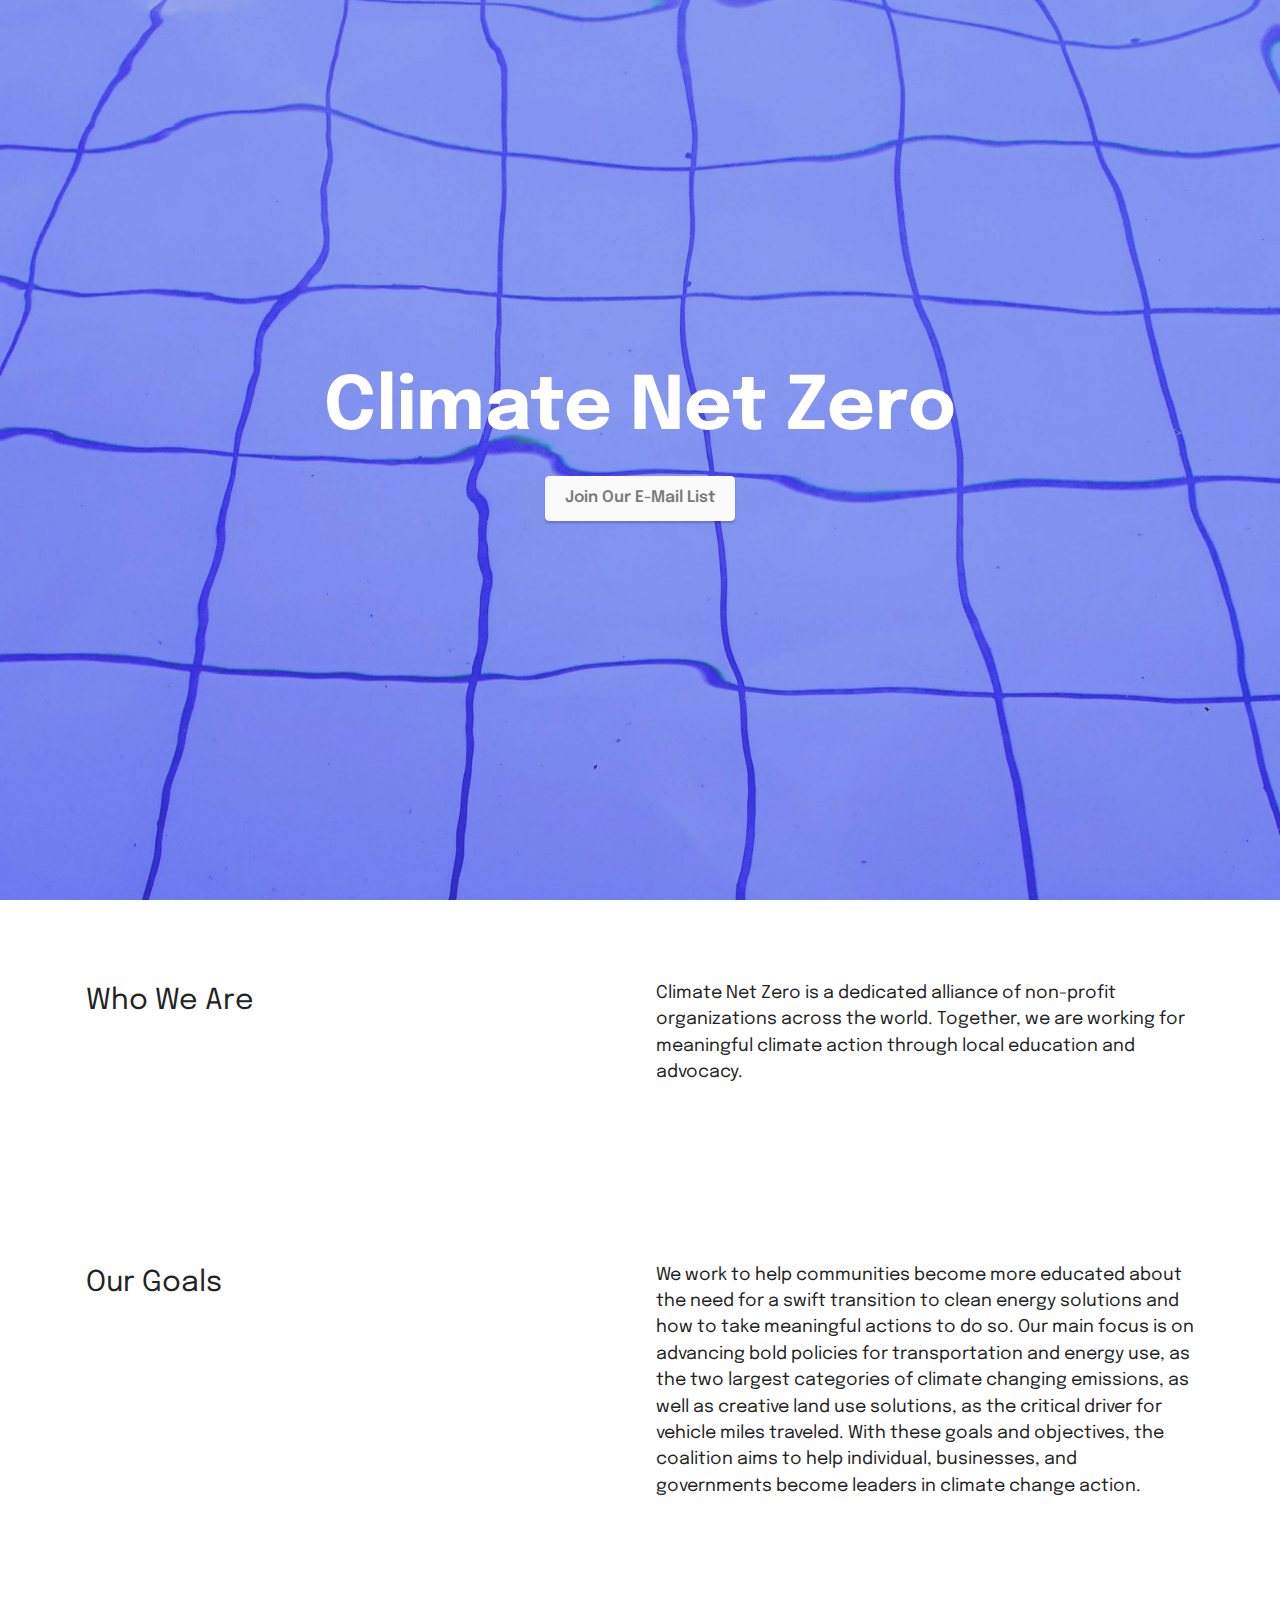
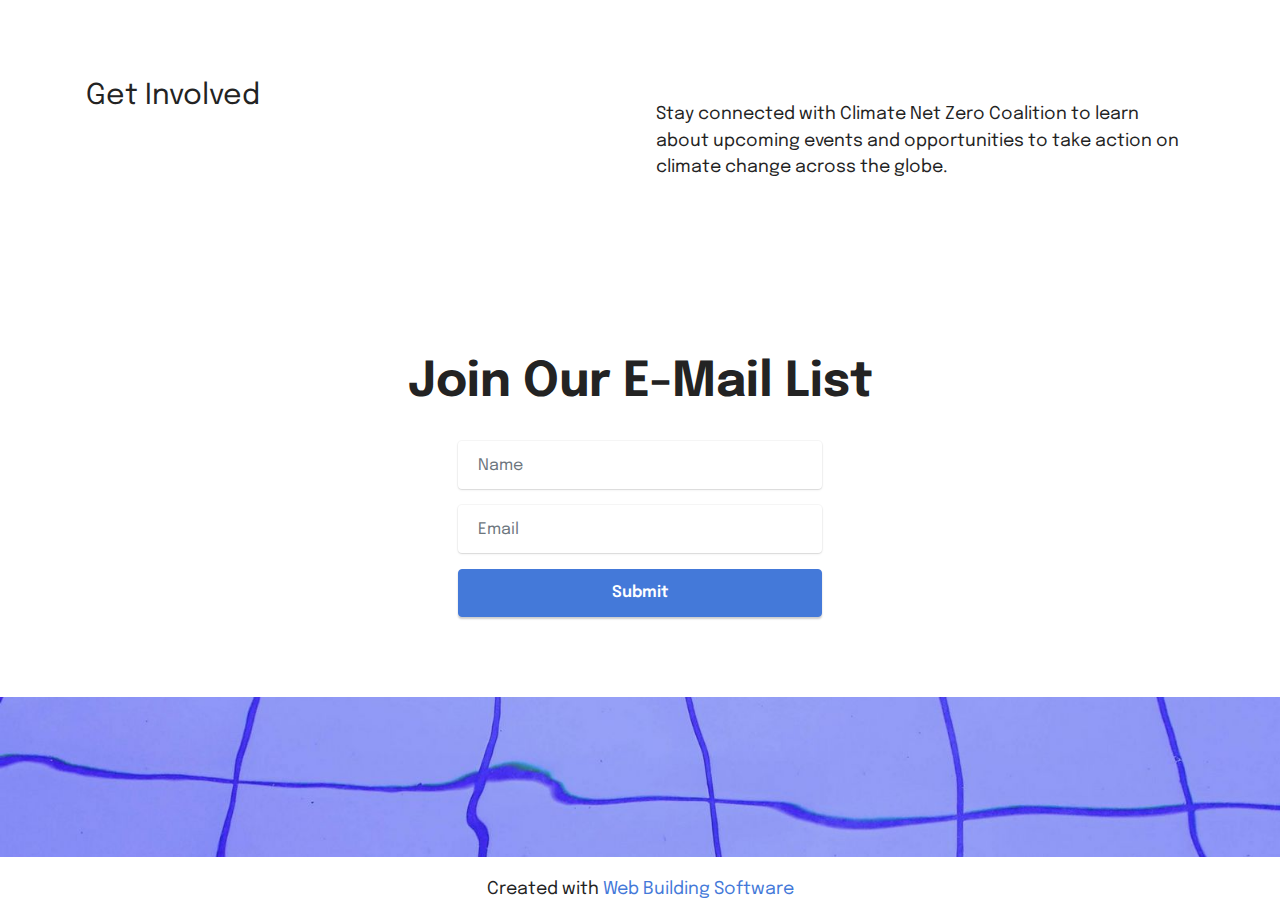
==== commit f7f95547: "Add files via upload" ====
--- a/index.html
+++ b/index.html
@@ -8,13 +8,13 @@
   <meta name="twitter:card" content="summary_large_image"/>
   <meta name="twitter:image:src" content="">
   <meta property="og:image" content="">
-  <meta name="twitter:title" content="Home">
+  <meta name="twitter:title" content="Climate Net Zero">
   <meta name="viewport" content="width=device-width, initial-scale=1, minimum-scale=1">
-  <link rel="shortcut icon" href="assets/images/logo5.png" type="image/x-icon">
-  <meta name="description" content="">
+  <link rel="shortcut icon" href="assets/images/share.png" type="image/x-icon">
+  <meta name="description" content="Climate Net Zero is a dedicated alliance of non-profit organizations across the world. ">
   
   
-  <title>Home</title>
+  <title>Climate Net Zero</title>
   <link rel="stylesheet" href="assets/web/assets/mobirise-icons2/mobirise2.css">
   <link rel="stylesheet" href="assets/bootstrap/css/bootstrap.min.css">
   <link rel="stylesheet" href="assets/bootstrap/css/bootstrap-grid.min.css">
@@ -42,8 +42,7 @@
             <div class="col-12 col-lg-10">
                 <h1 class="mbr-section-title mbr-fonts-style mbr-white mb-3 display-1"><strong>Climate Net Zero</strong></h1>
                 
-                <p class="mbr-text mbr-white mbr-fonts-style display-7">Climate Net Zero is a dedicated alliance of non-profit organizations across the world. Together, we are working for meaningful climate action through local education and advocacy. 
-                </p>
+                
                 <div class="mbr-section-btn mt-3"><a class="btn btn-white display-4" href="index.html#form6-b">Join Our E-Mail List</a></div>
             </div>
         </div>
@@ -60,7 +59,7 @@
                     Who We Are</h6>
             </div>
             <div class="col-md-12 col-lg-6">
-                <p class="mbr-text mbr-fonts-style display-7">Mobirise Website Builder creates responsive, retina and mobile friendly websites in a few clicks. Mobirise is one of the easiest website development tools available today. It also gives you the freedom to develop as many websites as you like given the fact that it is a desktop app.</p>
+                <p class="mbr-text mbr-fonts-style display-7">Climate Net Zero is a dedicated alliance of non-profit organizations across the world. Together, we are working for meaningful climate action through local education and advocacy.</p>
             </div>
         </div>
     </div>
@@ -109,7 +108,7 @@
         </div>
         <div class="row justify-content-center mt-4">
             <div class="col-lg-8 mx-auto mbr-form" data-form-type="formoid">
-                <form action="https://mobirise.eu/" method="POST" class="mbr-form form-with-styler mx-auto" data-form-title="Form Name"><input type="hidden" name="email" data-form-email="true" value="OM0kd5/HWNvEXpw7JHfwtOsMq/Ef0XowiW3U0WnfUnQqzLifcpNT4tY00I8AxMG6PnwrqwFOhPUjVwNySNE2yUJJ7SDhWnskCto4/OBEH1LXiIBRAjmUnShy2InVcr04">
+                <form action="https://mobirise.eu/" method="POST" class="mbr-form form-with-styler mx-auto" data-form-title="Form Name"><input type="hidden" name="email" data-form-email="true" value="cS14KCSd8Q4XHSQH5tOWE86/GbVvMIU3IueHKoIeqTDRqYB/XZKyiMAUBvDu8rEmjOtjGRfzQGRlqWly2tapI316l55AGMnMPcHUPg7DCAWDRghK0dAlQeCyoftitiCx">
                     <div class="row">
                         <div hidden="hidden" data-form-alert="" class="alert alert-success col-12">Thank you for joining our email list!</div>
                         <div hidden="hidden" data-form-alert-danger="" class="alert alert-danger col-12">
@@ -152,7 +151,7 @@
             </div>
         </div>
     </div>
-</section><section class="display-7" style="padding: 0;align-items: center;justify-content: center;flex-wrap: wrap;    align-content: center;display: flex;position: relative;height: 4rem;"><a href="https://mobiri.se/884954" style="flex: 1 1;height: 4rem;position: absolute;width: 100%;z-index: 1;"><img alt="" style="height: 4rem;" src="[data-uri]"></a><p style="margin: 0;text-align: center;" class="display-7">Designed with Mobirise &#8204;</p><a style="z-index:1" href="https://mobirise.com/website-design-software.html">Free Web Designer Software</a></section><script src="assets/bootstrap/js/bootstrap.bundle.min.js"></script>  <script src="assets/smoothscroll/smooth-scroll.js"></script>  <script src="assets/ytplayer/index.js"></script>  <script src="assets/theme/js/script.js"></script>  <script src="assets/formoid/formoid.min.js"></script>  
+</section><section class="display-7" style="padding: 0;align-items: center;justify-content: center;flex-wrap: wrap;    align-content: center;display: flex;position: relative;height: 4rem;"><a href="https://mobiri.se/884954" style="flex: 1 1;height: 4rem;position: absolute;width: 100%;z-index: 1;"><img alt="" style="height: 4rem;" src="[data-uri]"></a><p style="margin: 0;text-align: center;" class="display-7">Created with &#8204;</p><a style="z-index:1" href="https://mobirise.com"> Web  Building Software</a></section><script src="assets/bootstrap/js/bootstrap.bundle.min.js"></script>  <script src="assets/smoothscroll/smooth-scroll.js"></script>  <script src="assets/ytplayer/index.js"></script>  <script src="assets/theme/js/script.js"></script>  <script src="assets/formoid/formoid.min.js"></script>  
   
   
 </body>
